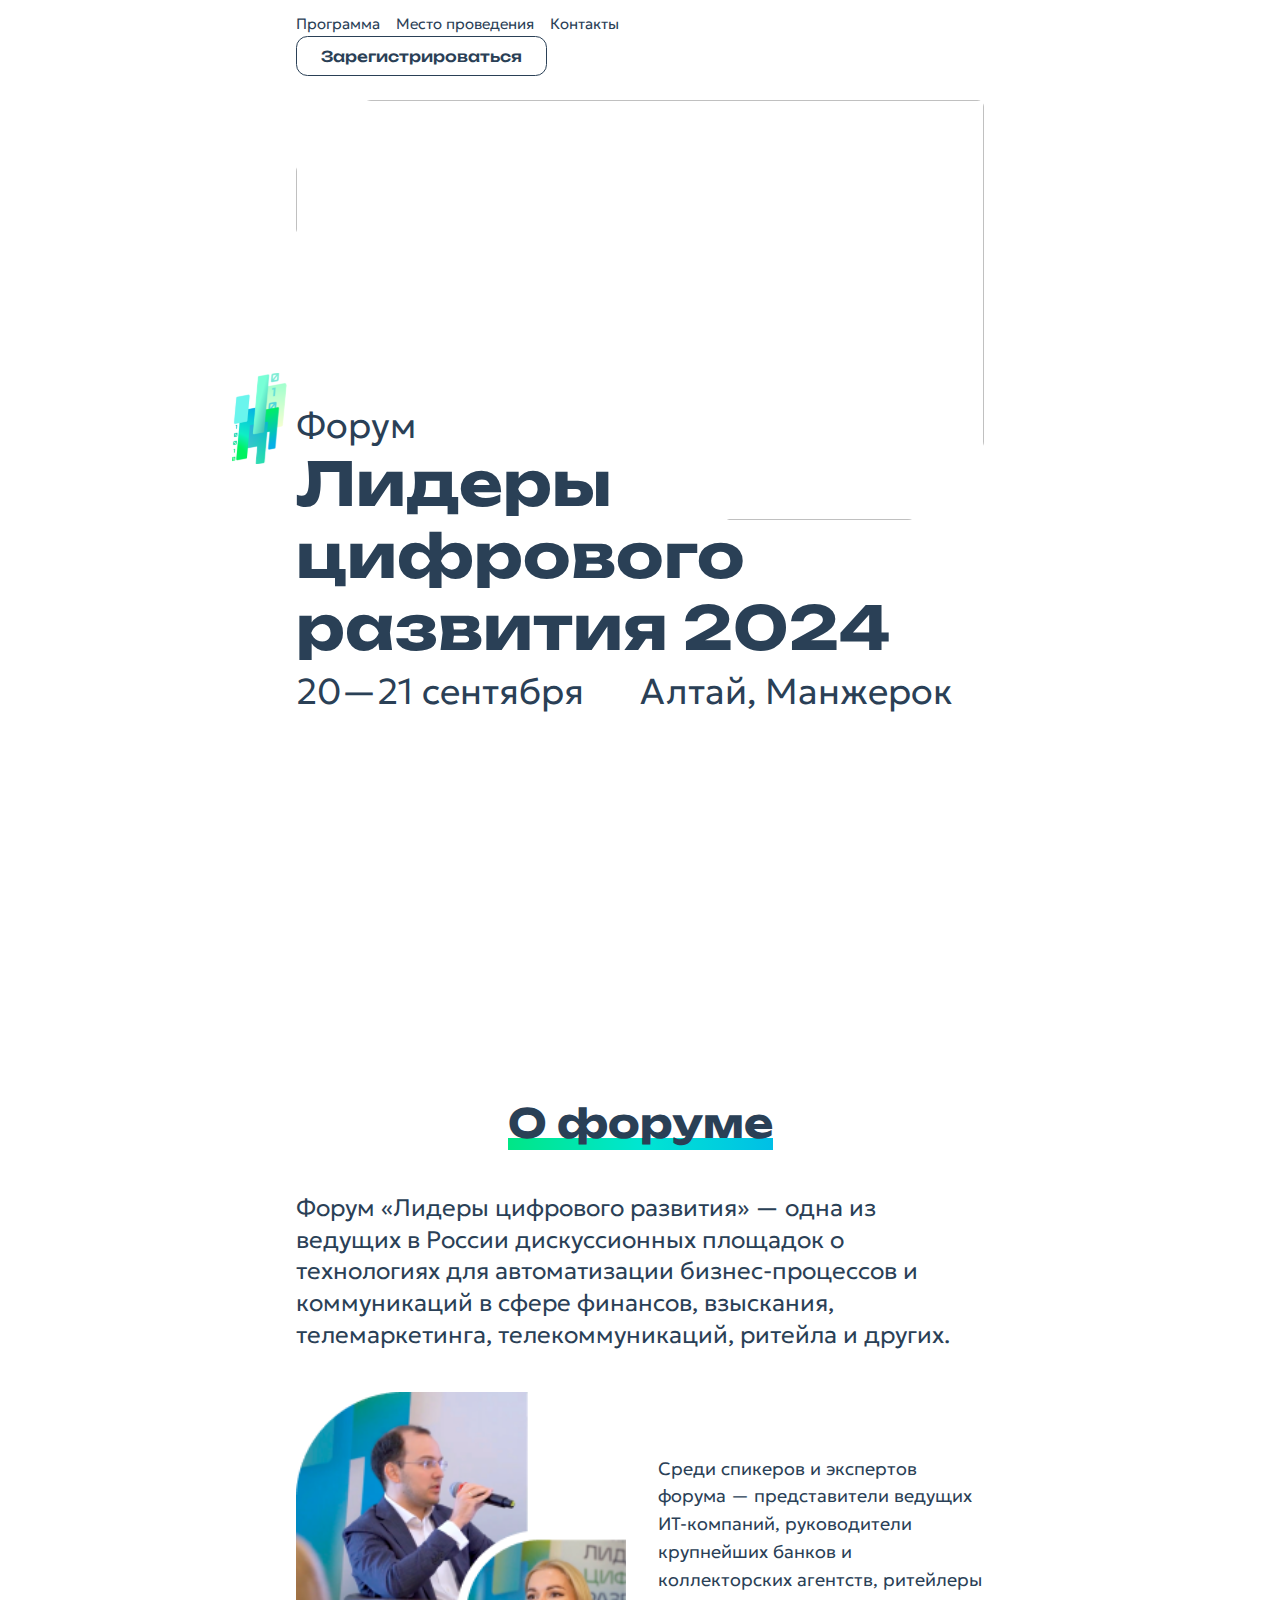
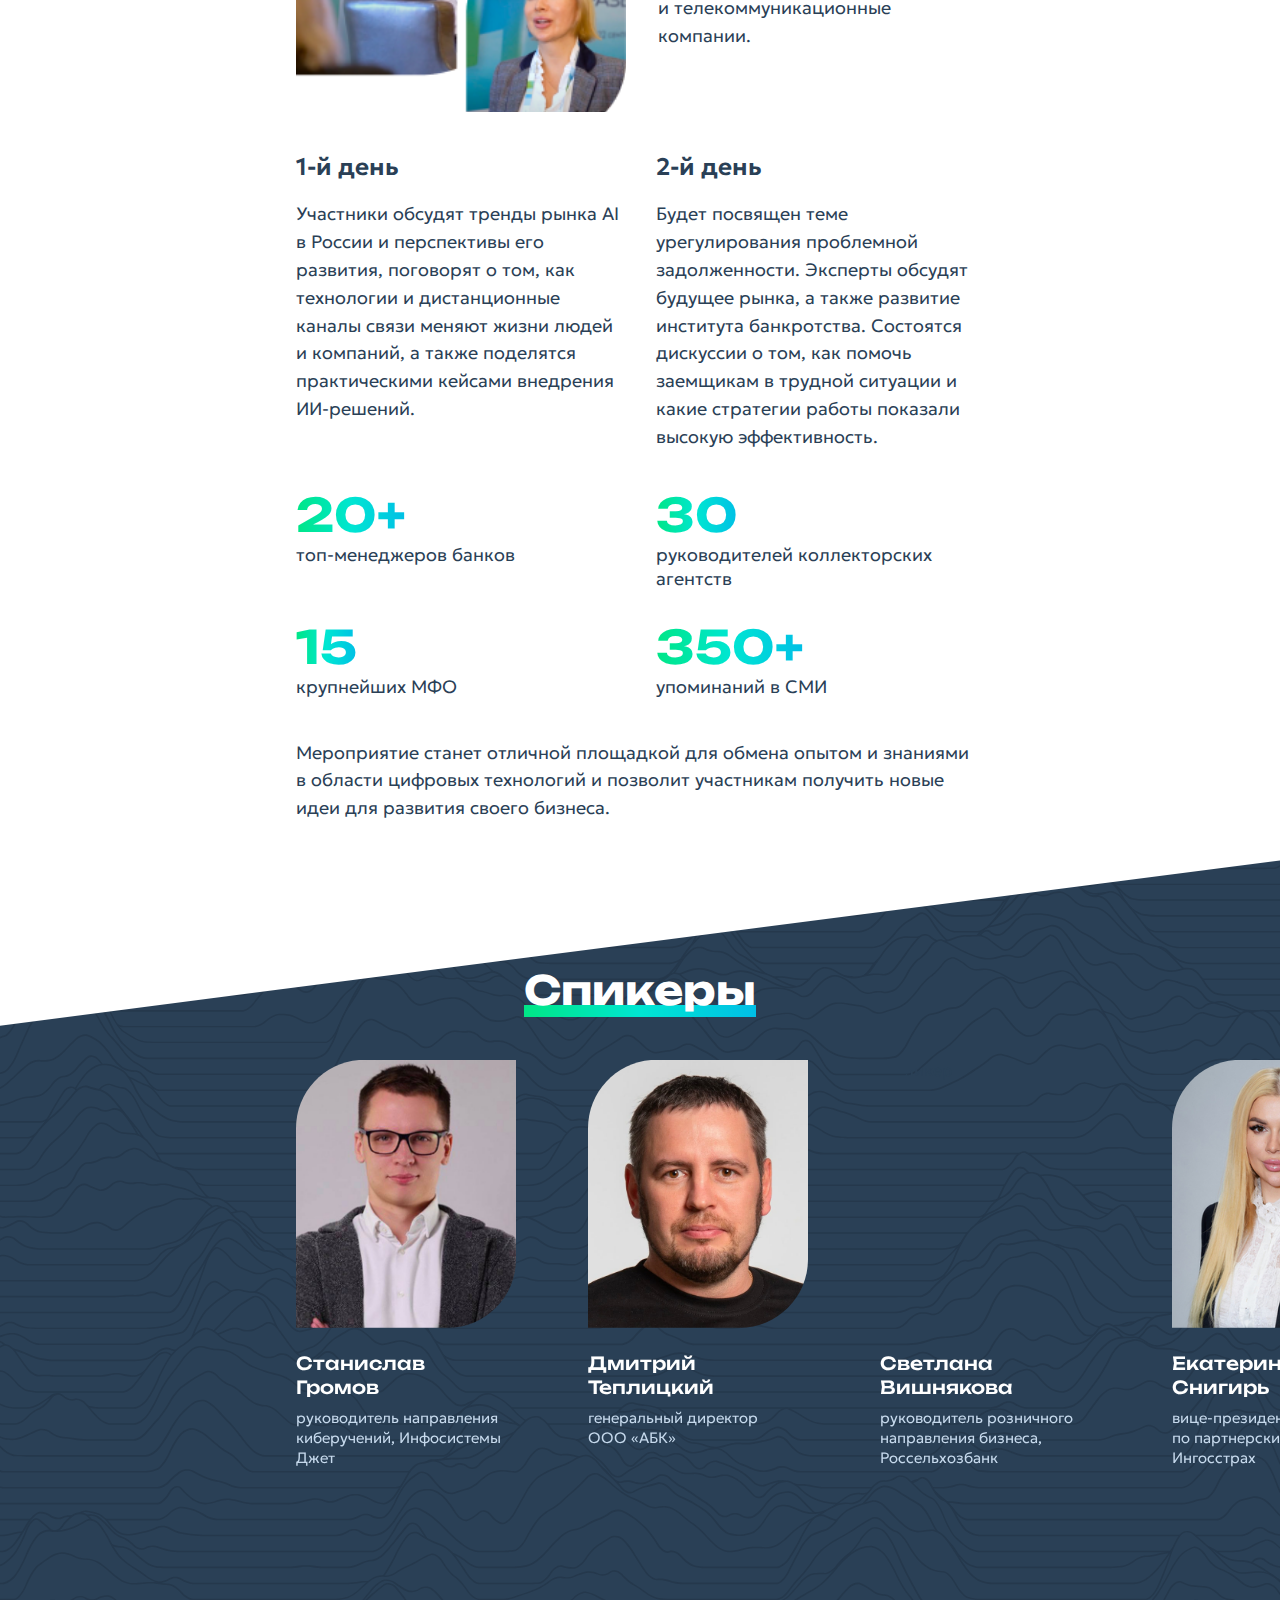
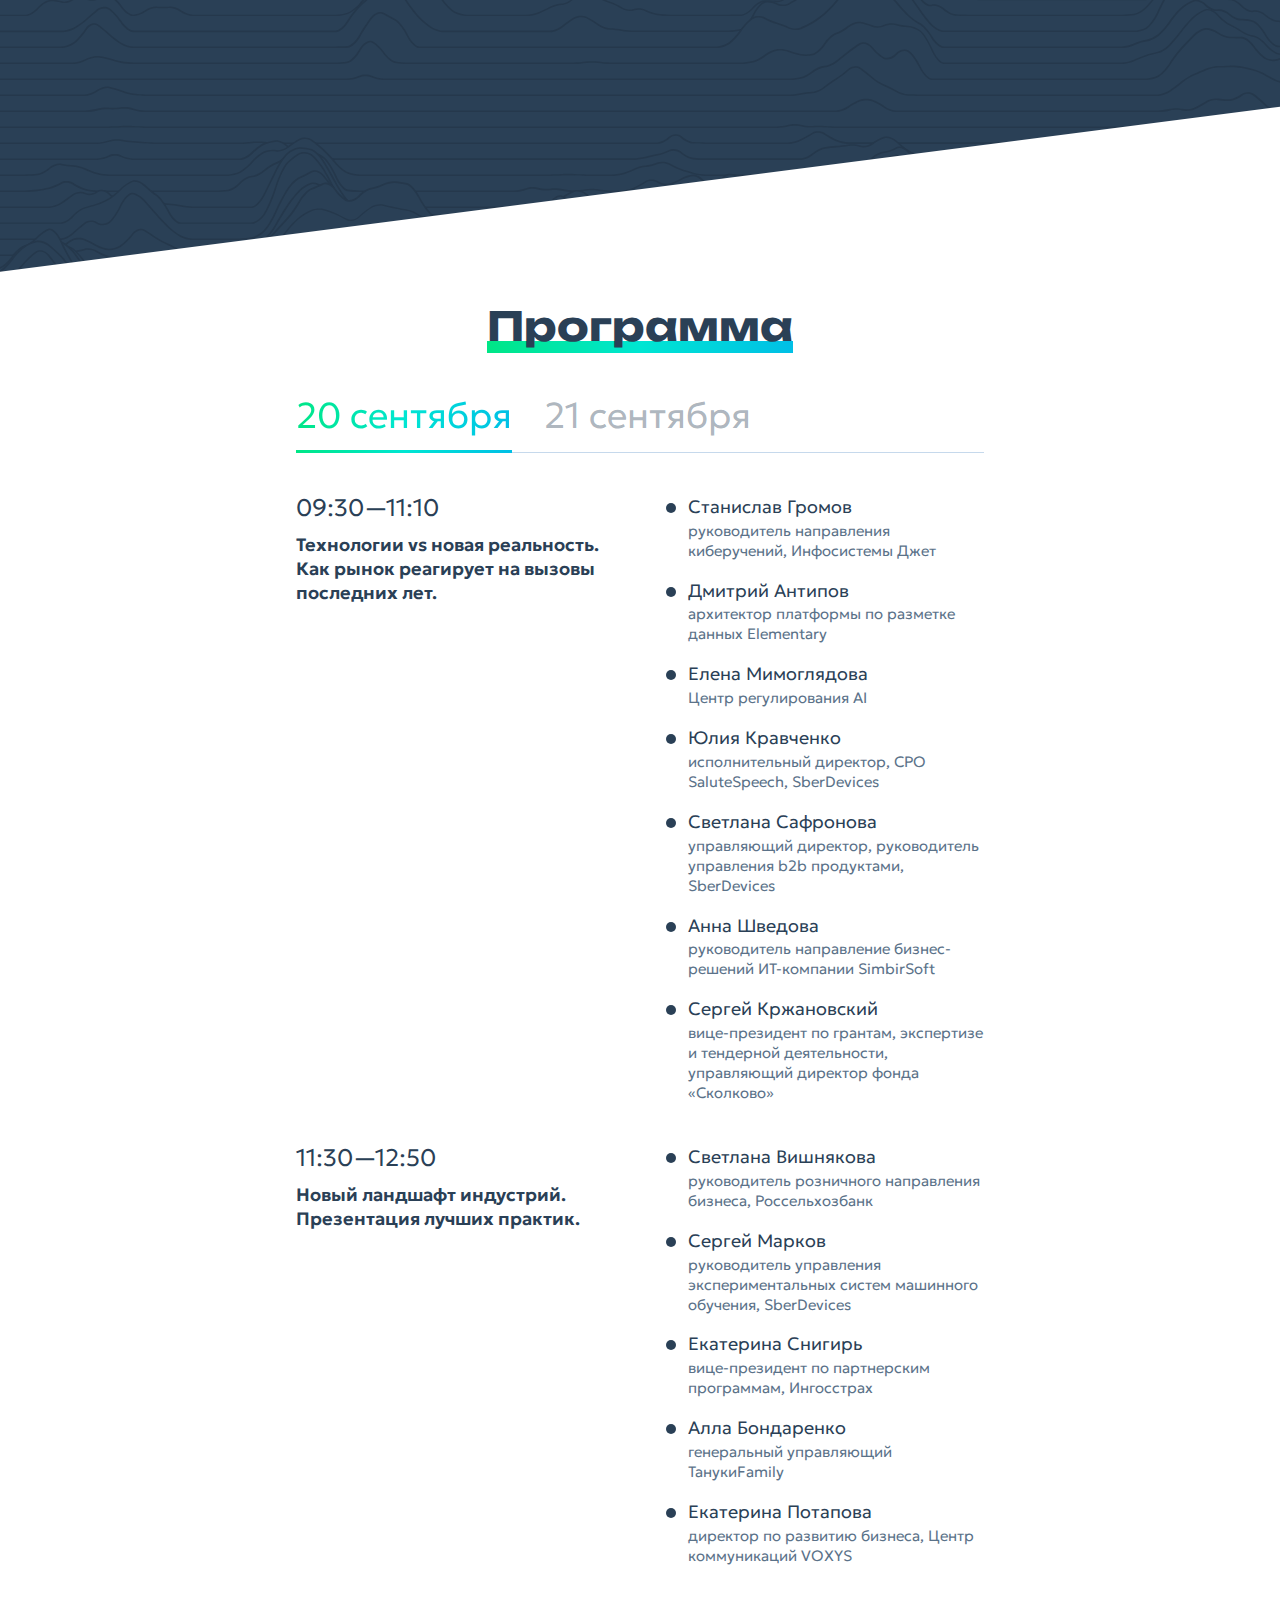
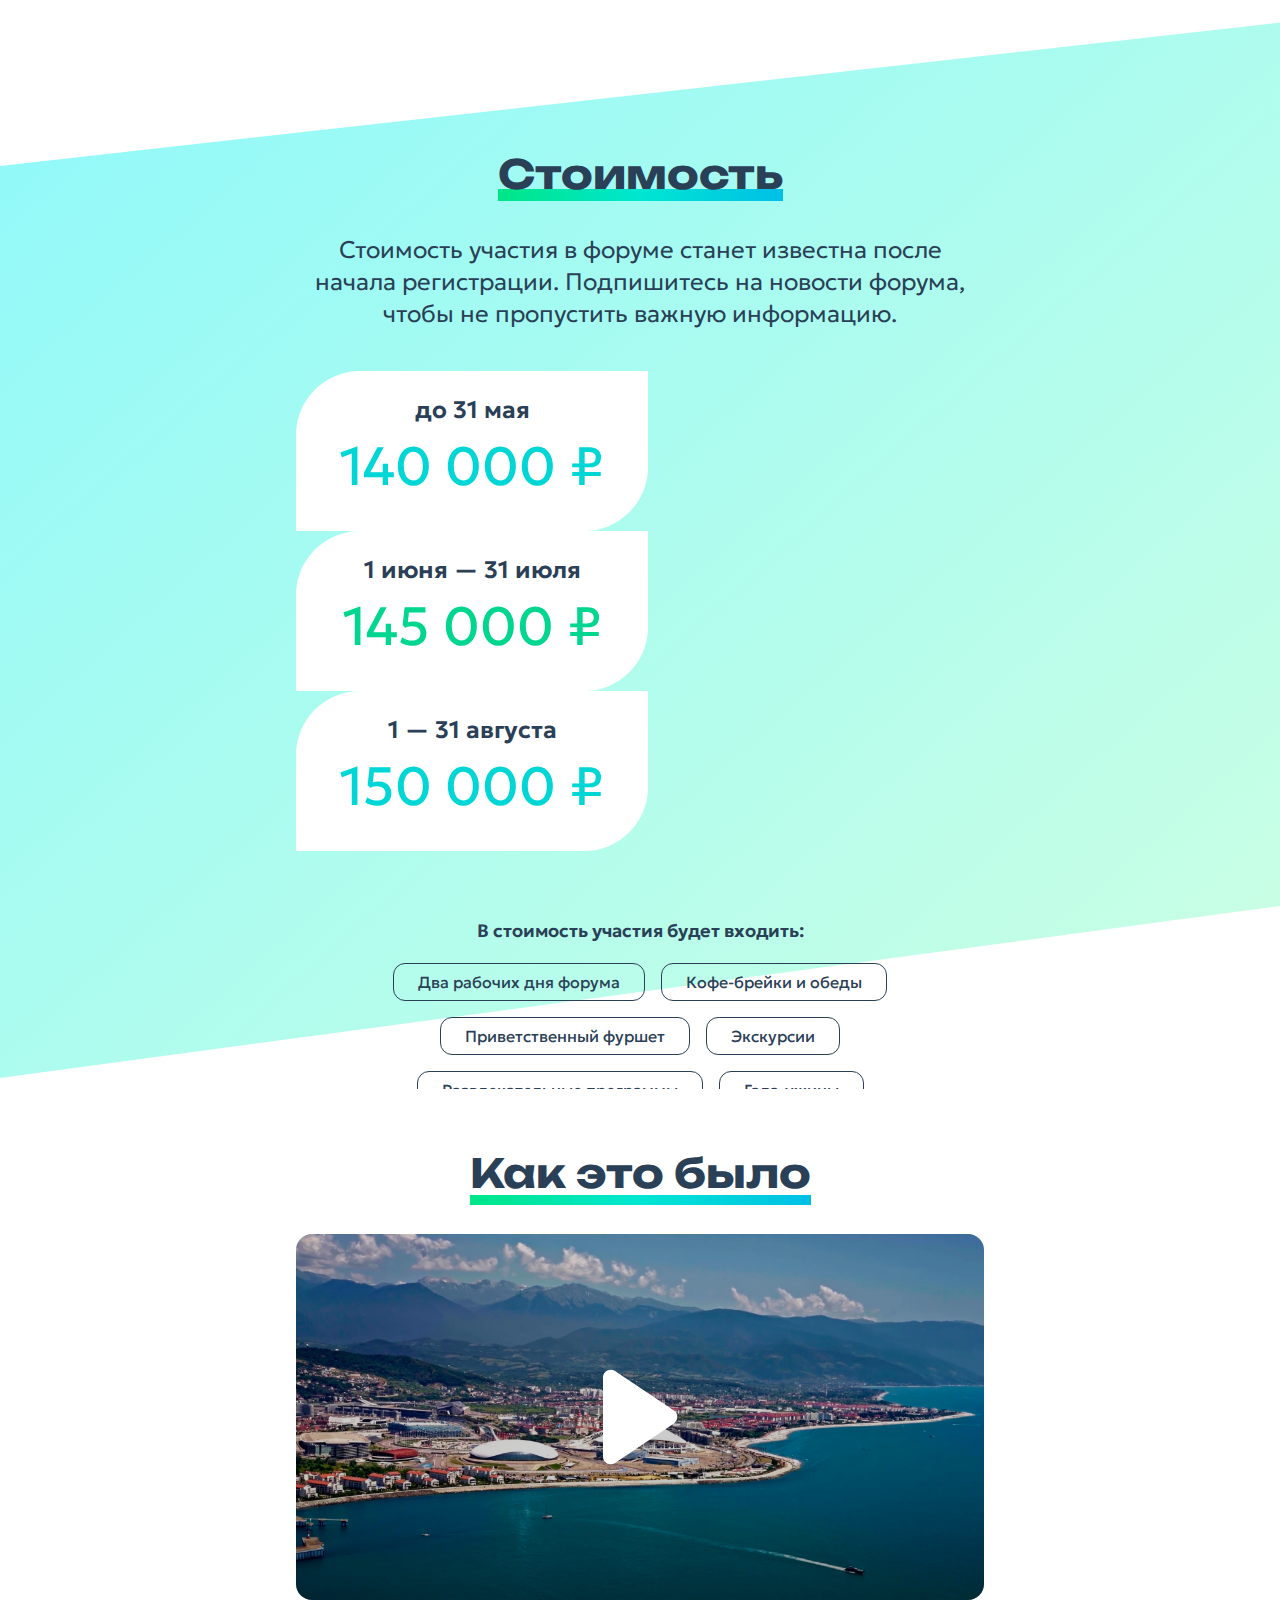
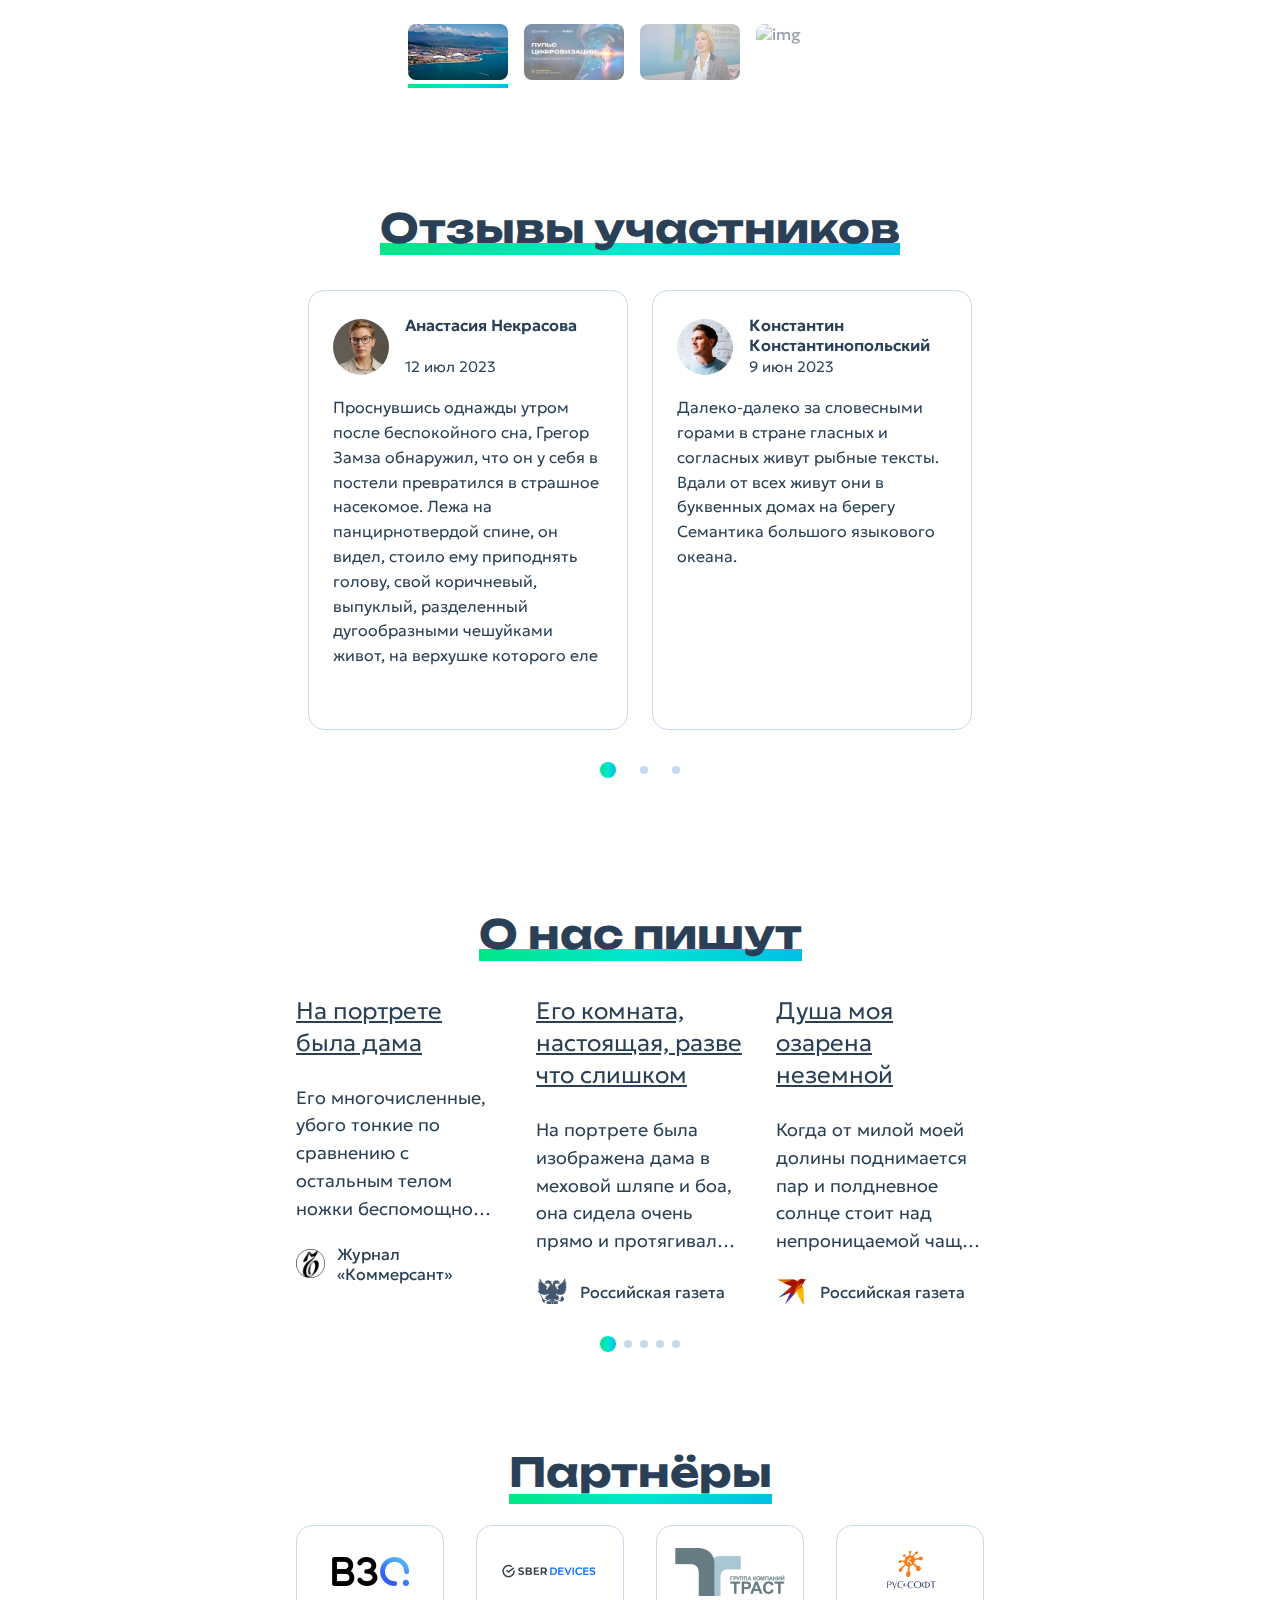
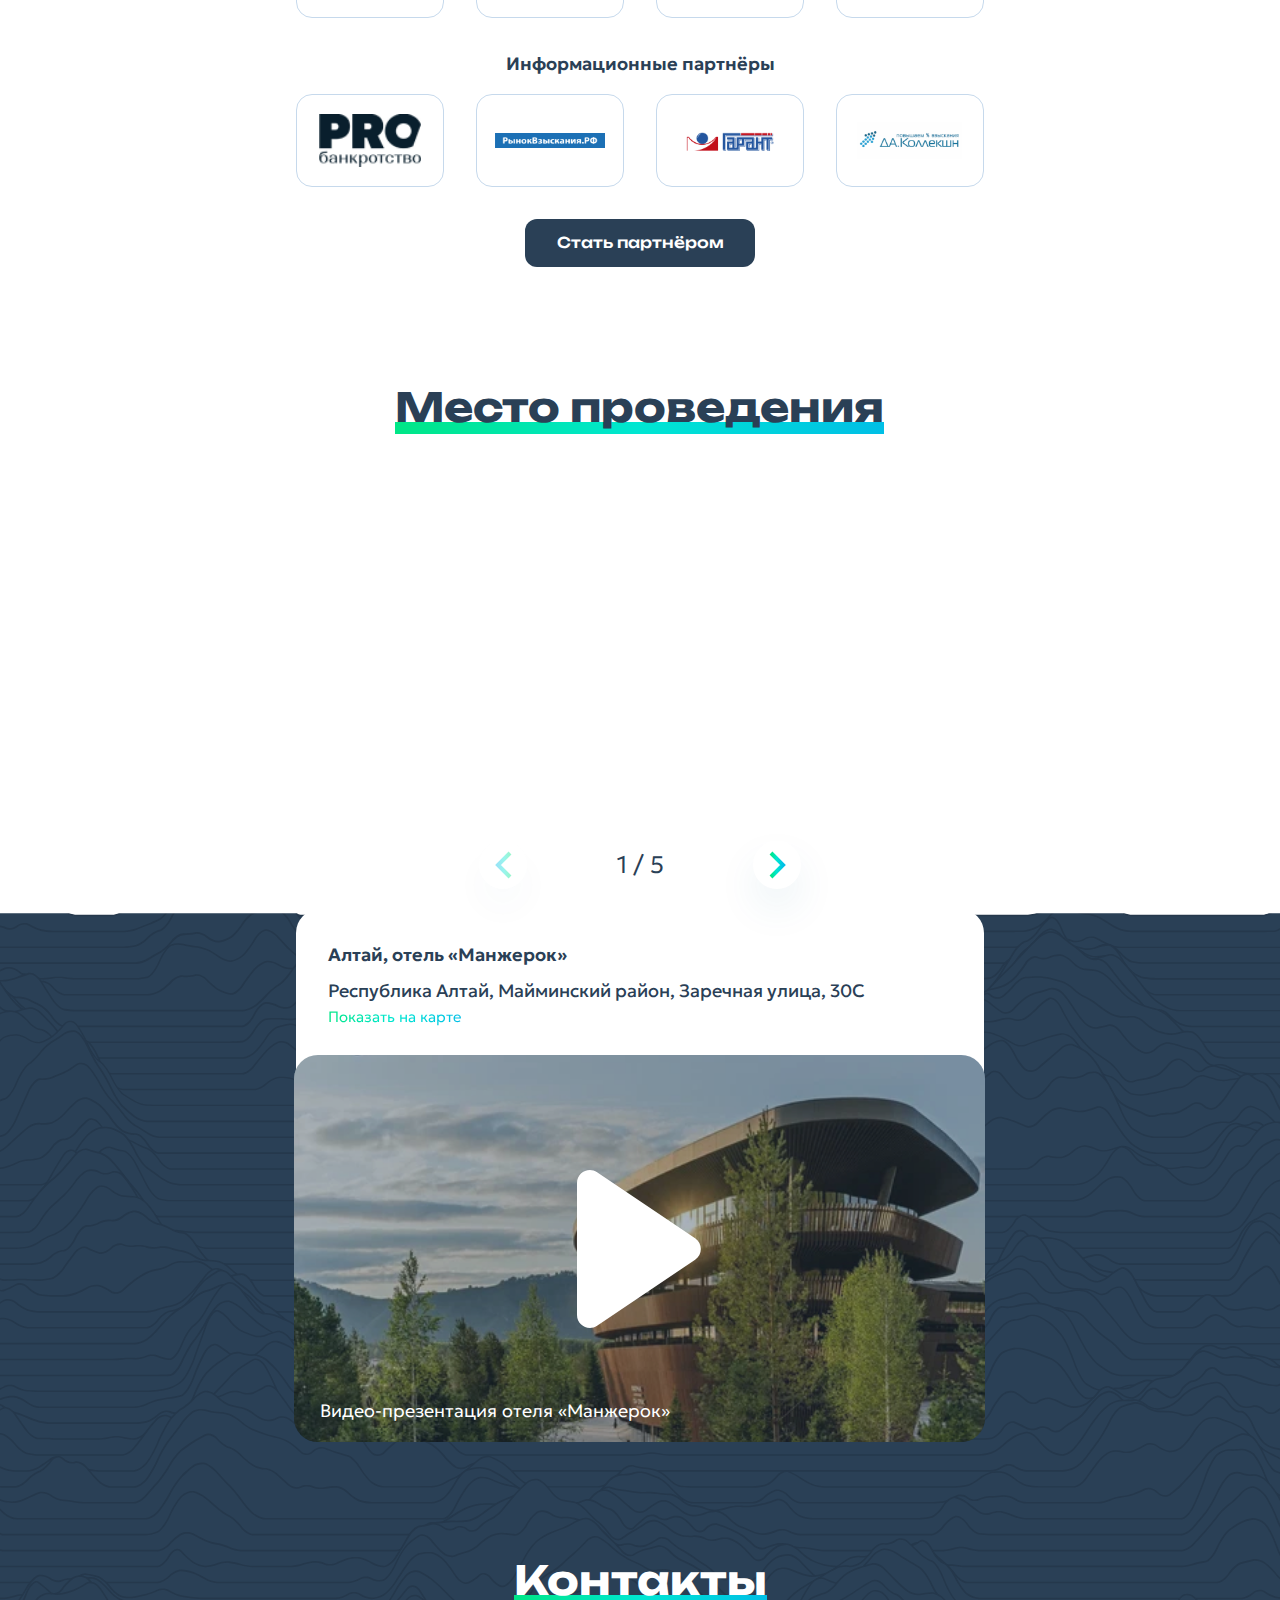
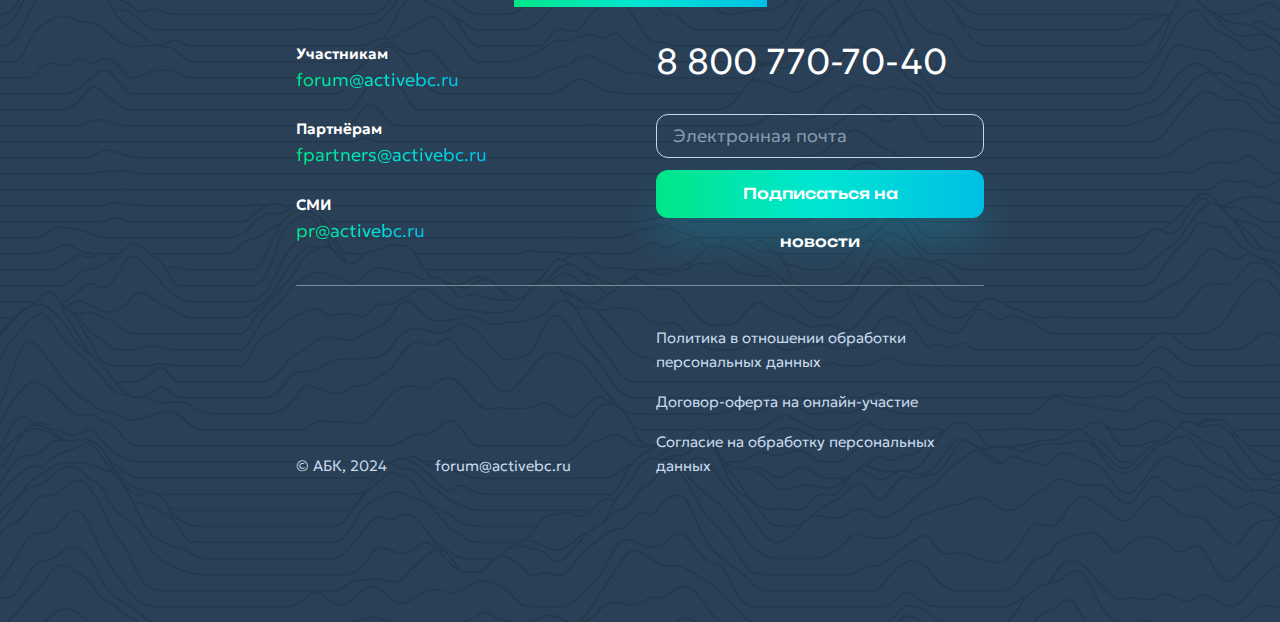
==== index.html @ c9586e29 ".contacts @media tablet style" ====
<!DOCTYPE html>
<html lang="ru">
<head>
    <meta charset="UTF-8">
    <meta name="viewport" content="width=360, initial-scale=1, shrink-to-fit=no">
    <title>Лидеры цифрового развития 2024</title>
    <!-- swiper styles -->
    <link rel="stylesheet" href="./libs/swiper-11.0.7/package/swiper-bundle.min.css">
     <!-- swiper styles -->

    <!-- youtubelightbox style -->
    <link rel="stylesheet" href="./libs/youtubeLightbox/youtubeLightbox.css">
    <!--// youtubelightbox style -->

    <!-- custom style -->
    <link rel="stylesheet" href="./css/main.css">
    <!--// custom style -->
</head>
<body>
    <!-- header -->
    <header class="header-top">
        <div class="container">
            <div class="header-top__nav">

                <!-- nav -->
                <nav class="nav">
                    <ul class="nav__list">
                        <li><a href="#program">Программа</a></li>
                        <li><a href="#place">Место проведения</a></li>
                        <li><a href="#contacts">Контакты</a></li>
                    </ul>
                </nav>
                <!--// nav -->

                <!-- btn -->
                <div class="header-top__btn header-top__btn--none" id="header-top-btn">
                    <a href="./html/registration-form.html" class="btn-header">Зарегистрироваться</a>
                </div>
                <!--// btn -->
            </div>
        </div>
    </header>
    <!--// header -->

    <section class="header decor-circle">
        <div class="container">
            <!-- content -->
            <div class="header__content">
                <div class="header__text">
                    <span>Форум</span>
                    <div class="header__title">
                        <h1 class="h1">Лидеры цифрового развития 2024</h1>
                    </div>

                    <div class="header__desc">
                        <p>20—21 сентября</p>
                        <p>Алтай, Манжерок</p>
                    </div>
                </div>
                <div class="header__img">
                  <img src="./img/header/header-bg.jpg" alt="">
                </div>
            </div>
            <!--// content -->

            <!-- btn -->
            <div class="header__btn header__btn--none" id="header-btn">
                <button class="btn-solid btn-solid--grad">Зарегистрироваться</button>
            </div>
            <!--// btn -->

            <!-- timer -->
            <div class="header__timer" id="header-timer">
               
                <div class="timer">
                    <div class="timer-count">
                        <div class="timer-count__text">
                            <p>До начала регистрации:</p>
                        </div>

                        <!-- counter -->
                        <div class="countdown" id="countdown">
                            <ul class="time" data-countdown="2024-09-20 00:00:00">
                                <li>
                                    <span class="time__value" data-days="00">00</span>
                                    <sapn class="time__unit">д</sapn>
                                </li>
                                <li>
                                    <span class="time__value" data-hours="00">00</span>
                                    <span class="time__unit">ч</span>
                                </li>
                                <li>
                                    <span class="time__value" data-minutes="00">00</span>
                                    <span class="time__unit">мин</span>
                                </li>
                            </ul>
                        </div>
                        <!--// counter -->
                    </div>
                    <div class="timer__form">

                        <!-- form -->
                        <form class="form">
                            <legend class="form__title">
                                Оставьте электронную почту, а&nbsp;мы&nbsp;напомним&nbsp;о&nbsp;начале&nbsp;регистрации и будем держать в курсе новостей
                            </legend>
                            <div class="form__group">
                                <input type="text" class="form__input" placeholder="Электронная почта">
                                <button class="btn-solid btn-solid--grad">Подписаться на новости</button>
                            </div>
                            
                        </form>
                        <!--// form -->
                    </div>
                </div>
                
            </div>
            <!--// timer -->
        </div>
    </section>

    <section class="forum decor-circle">
        <div class="container decor-polygon">

            <!-- header -->
            <div class="forum__header">
                <h2 class="h2 grad-border">О форуме</h2>
            </div>
            <!--// header -->

            <!-- row -->
            <div class="forum__row">

                <!-- aside -->
                <aside class="forum__speakers">

                    <!-- img -->
                    <div class="forum__img-wrapper">
                        <div class="forum__img">
                            <img src="./img/forum/forum-img.png" alt="img">                                          
                        </div>
                    </div>
                    <!--// img -->

                    <div class="forum__note">
                        <p>Среди спикеров и экспертов форума — представители ведущих ИТ-компаний, руководители крупнейших банков и коллекторских агентств, ритейлеры и телекоммуникационные компании.
                        </p>
                    </div>
                </aside>
                <!-- aside -->

                <!-- article -->
                <!-- mobile description -->
                <h3 class="forum-text__desc forum-text__desc--mobile">
                    Форум «Лидеры цифрового развития»&nbsp;&mdash; одна из ведущих в России дискуссионных площадок о технологиях для автоматизации бизнес-процессов и коммуникаций в сфере финансов, взыскания, телемаркетинга, телекоммуникаций, ритейла и других.
                </h3>
                <!-- mobile description -->

                <article class="forum-text">
                    <h3 class="forum-text__desc">
                        Форум «Лидеры цифрового развития»&nbsp;&mdash; одна из ведущих в России дискуссионных площадок о технологиях для автоматизации бизнес-процессов и коммуникаций в сфере финансов, взыскания, телемаркетинга, телекоммуникаций, ритейла и других.
                    </h3>

                    <div class="forum-text__block">
                        <h4>1-й день</h4>
                        <p>Участники обсудят тренды рынка AI в России и перспективы его развития, поговорят о том, как технологии и дистанционные каналы связи меняют жизни людей и компаний, а также поделятся практическими кейсами внедрения ИИ-решений.
                        </p>
                    </div>

                    <div class="forum-text__block">
                        <h4>2-й день</h4>
                        <p>Будет посвящен теме урегулирования проблемной задолженности. Эксперты обсудят будущее рынка, а также развитие института банкротства. Состоятся дискуссии о том, как помочь заемщикам в трудной ситуации и какие стратегии работы показали высокую эффективность.</p>
                    </div>
                </article>
                <!--// article -->

                <!-- aside -->
                <aside class="forum__stat">
                    <ul class="stat-grid">

                            <!-- row -->
                            <li>
                                <span class="stat-grid__value grad-text">20+</span>
                                <p class="stat-grid__text">топ-менеджеров банков</p>
                            </li>
                            <!--// row -->

                            <!-- row -->
                            <li>
                                <span class="stat-grid__value grad-text">30</span>
                                <p class="stat-grid__text">руководителей коллекторских агентств</p>
                            </li>
                            <!--// row -->

                            <!-- row -->
                            <li>
                                <span class="stat-grid__value grad-text">15</span>
                                <p class="stat-grid__text">крупнейших МФО</p>
                            </li>
                            <!--// row -->

                            <!-- row -->
                            <li>
                                <span class="stat-grid__value grad-text">350+</span>
                                <p class="stat-grid__text">упоминаний в&nbsp;СМИ</p>
                            </li>
                            <!--// row -->
                    </ul>
                </aside>
                 <!--// aside -->

            </div>
            <!--// row -->
            
            <div class="forum__tooltip">
                <p>Мероприятие станет отличной площадкой для обмена опытом и знаниями в области цифровых технологий и позволит участникам получить новые идеи для развития своего бизнеса.</p>
            </div>
        </div>
    </section>

    <section class="speakers clip-section clip-section--dark">

        <div class="speakers__tooltip">
            <svg width="100%" height="200" viewBox="0 0 1440 200" fill="none" xmlns="http://www.w3.org/2000/svg">
            <rect width="1727" height="48" transform="translate(-78.8066 151.35) rotate(-5)" fill="url(#tooltip-grad)"/>
            <path d="M-72.7664 179.085L-72.9828 176.611L-63.6585 175.795L-63.442 178.27L-72.7664 179.085ZM-67.0066 167.885L-59.5361 180.783L-62.7817 181.067L-69.355 169.337L-68.3508 169.249L-72.7875 181.942L-76.0331 182.226L-70.9157 168.227L-67.0066 167.885ZM-59.2321 170.475L-56.2554 170.215L-55.3628 180.418L-58.3394 180.678L-59.2321 170.475ZM-50.6787 169.727L-47.7021 169.466L-46.8095 179.669L-49.7861 179.93L-50.6787 169.727ZM-57.1897 174.199L-49.1743 173.498L-48.9767 175.757L-56.9921 176.459L-57.1897 174.199ZM-35.2158 178.655L-35.9724 174.963L-35.6075 173.558L-36.2093 172.255L-36.1084 168.452L-33.0063 168.181L-33.1509 173.343L-32.1136 178.384L-35.2158 178.655ZM-34.8723 173.493C-34.9695 174.586 -35.2395 175.561 -35.6824 176.419C-36.1144 177.264 -36.6996 177.942 -37.4379 178.452C-38.1643 178.961 -39.0057 179.258 -39.962 179.341C-40.9542 179.428 -41.8522 179.284 -42.656 178.908C-43.4608 178.521 -44.1134 177.946 -44.6139 177.183C-45.1034 176.406 -45.3947 175.486 -45.4878 174.422C-45.5819 173.346 -45.4548 172.39 -45.1065 171.552C-44.7472 170.702 -44.2044 170.022 -43.478 169.512C-42.7527 168.991 -41.8939 168.687 -40.9017 168.6C-39.9454 168.517 -39.0653 168.663 -38.2615 169.038C-37.4458 169.412 -36.7454 169.983 -36.1602 170.751C-35.5761 171.507 -35.1468 172.421 -34.8723 173.493ZM-42.4574 174.157C-42.4051 174.755 -42.2395 175.27 -41.9607 175.704C-41.6699 176.136 -41.2978 176.465 -40.8444 176.69C-40.3921 176.904 -39.885 176.986 -39.3232 176.937C-38.7613 176.887 -38.2463 176.716 -37.7782 176.422C-37.2991 176.115 -36.8881 175.718 -36.5454 175.23C-36.2026 174.742 -35.9497 174.19 -35.7868 173.573C-36.0543 172.995 -36.3992 172.495 -36.8215 172.074C-37.2448 171.641 -37.7185 171.321 -38.2425 171.114C-38.7557 170.894 -39.2932 170.809 -39.855 170.858C-40.4169 170.907 -40.9015 171.082 -41.3088 171.382C-41.7172 171.671 -42.0265 172.06 -42.2368 172.548C-42.4361 173.023 -42.5096 173.559 -42.4574 174.157ZM-29.2467 167.852L-18.703 166.929L-17.8103 177.132L-20.8049 177.394L-21.6191 168.088L-20.1191 169.33L-27.5607 169.981L-26.3669 168.756C-26.2433 169.48 -26.1364 170.151 -26.0462 170.77C-25.945 171.375 -25.873 171.923 -25.8301 172.413C-25.6586 174.374 -25.827 175.822 -26.3354 176.758C-26.8318 177.693 -27.7255 178.217 -29.0166 178.33C-29.3752 178.361 -29.7256 178.349 -30.0676 178.295C-30.3967 178.252 -30.7244 178.154 -31.0509 178.002L-31.2407 175.832C-31.0182 175.897 -30.8033 175.944 -30.5959 175.974C-30.3776 175.991 -30.1788 175.992 -29.9994 175.976C-29.3898 175.923 -28.9775 175.61 -28.7626 175.037C-28.5368 174.451 -28.4799 173.518 -28.5918 172.239C-28.642 171.666 -28.7234 171.01 -28.8361 170.273C-28.9368 169.535 -29.0736 168.728 -29.2467 167.852ZM-15.5595 176.935L-16.4521 166.732L-13.5114 166.475L-12.7568 175.1L-13.5092 174.967L-8.09605 166.001L-4.24078 165.664L-3.34813 175.867L-6.28889 176.124L-7.05761 167.338L-6.30359 167.489L-11.8118 176.607L-15.5595 176.935ZM1.27702 166.229L4.27158 165.967L5.07324 175.13L2.07868 175.392L1.27702 166.229ZM-2.86649 165.544L8.23311 164.573L8.43391 166.868L-2.66569 167.839L-2.86649 165.544ZM10.4972 174.656L9.60459 164.453L12.5454 164.195L13.2999 172.82L12.5475 172.688L17.9607 163.722L21.8159 163.384L22.7086 173.587L19.7678 173.845L18.9991 165.058L19.7531 165.209L14.2449 174.328L10.4972 174.656ZM24.9615 173.39L24.0689 163.187L27.0634 162.925L27.7443 170.707L26.839 170.48L32.2636 162.47L35.5271 162.185L27.6512 173.155L24.9615 173.39ZM33.2997 172.661L29.8136 167.925L31.8702 166.028L36.7246 172.361L33.2997 172.661ZM46.5967 171.497L45.84 167.805L46.205 166.4L45.6032 165.098L45.7041 161.294L48.8062 161.023L48.6616 166.185L49.6989 171.226L46.5967 171.497ZM46.9402 166.336C46.843 167.428 46.573 168.404 46.1301 169.262C45.6981 170.106 45.1129 170.784 44.3746 171.294C43.6482 171.804 42.8068 172.1 41.8505 172.184C40.8583 172.27 39.9603 172.126 39.1565 171.751C38.3517 171.363 37.699 170.788 37.1986 170.025C36.7091 169.249 36.4178 168.328 36.3247 167.265C36.2306 166.189 36.3577 165.232 36.706 164.394C37.0652 163.544 37.6081 162.864 38.3344 162.355C39.0598 161.834 39.9185 161.53 40.9108 161.443C41.8671 161.359 42.7472 161.505 43.5509 161.88C44.3667 162.255 45.0671 162.826 45.6523 163.594C46.2364 164.35 46.6657 165.264 46.9402 166.336ZM39.3551 166.999C39.4074 167.597 39.573 168.113 39.8518 168.546C40.1426 168.978 40.5147 169.307 40.968 169.532C41.4204 169.746 41.9275 169.828 42.4893 169.779C43.0512 169.73 43.5662 169.558 44.0343 169.264C44.5134 168.957 44.9243 168.56 45.2671 168.072C45.6099 167.585 45.8628 167.032 46.0257 166.416C45.7582 165.837 45.4133 165.337 44.991 164.916C44.5677 164.484 44.094 164.164 43.57 163.956C43.0568 163.736 42.5193 163.651 41.9575 163.7C41.3956 163.749 40.911 163.924 40.5037 164.225C40.0953 164.513 39.786 164.902 39.5757 165.39C39.3764 165.865 39.3028 166.402 39.3551 166.999Z" fill="#2A4056"/>
            <path d="M78.9018 173.69L75.7525 173.966L84.4582 149.112L87.6075 148.837L78.9018 173.69Z" fill="#2A4056"/>
            <path d="M113.377 152.103L116.425 151.837L117.602 165.285L114.553 165.552L113.377 152.103ZM124.136 151.162L127.184 150.895L128.361 164.344L125.312 164.611L124.136 151.162ZM115.509 157.265L125.945 156.352L126.179 159.024L115.742 159.937L115.509 157.265ZM136.49 163.904C135.282 164.009 134.181 163.883 133.186 163.524C132.202 163.153 131.399 162.584 130.778 161.82C130.169 161.054 129.818 160.133 129.724 159.057C129.631 157.993 129.806 157.038 130.25 156.192C130.706 155.345 131.369 154.661 132.239 154.139C133.107 153.605 134.122 153.288 135.281 153.186C136.465 153.083 137.504 153.257 138.399 153.709C139.292 154.148 140.008 154.821 140.544 155.725C141.093 156.629 141.424 157.72 141.536 158.999L132.211 159.815L132.037 157.825L139.748 157.15L138.645 157.969C138.545 157.376 138.351 156.881 138.063 156.484C137.787 156.087 137.43 155.793 136.992 155.602C136.554 155.412 136.054 155.341 135.492 155.39C134.882 155.444 134.361 155.616 133.929 155.907C133.508 156.184 133.191 156.555 132.978 157.02C132.777 157.471 132.702 157.989 132.753 158.575C132.815 159.281 133.023 159.871 133.378 160.346C133.733 160.82 134.22 161.163 134.841 161.374C135.462 161.585 136.197 161.653 137.045 161.579C137.81 161.512 138.572 161.337 139.33 161.053C140.087 160.758 140.759 160.38 141.345 159.92L141.521 161.928C140.893 162.465 140.143 162.91 139.271 163.263C138.409 163.603 137.482 163.817 136.49 163.904ZM145.603 153.602L148.598 153.34L149.399 162.503L146.405 162.765L145.603 153.602ZM141.46 152.917L152.559 151.946L152.76 154.241L141.66 155.212L141.46 152.917ZM154.572 162.051L154.7 156.908L153.68 151.848L161.534 151.161C162.514 151.075 163.311 151.24 163.926 151.656C164.539 152.06 164.881 152.657 164.95 153.446C165.015 154.187 164.78 154.816 164.247 155.332C163.713 155.836 162.936 156.176 161.915 156.349L162.086 155.828C163.285 155.76 164.216 155.931 164.878 156.343C165.551 156.742 165.924 157.354 165.996 158.178C166.074 159.063 165.812 159.791 165.211 160.361C164.622 160.919 163.771 161.246 162.659 161.343L154.572 162.051ZM157.401 161.135L156.142 159.962L161.575 159.487C162.089 159.442 162.457 159.307 162.678 159.083C162.899 158.847 162.992 158.538 162.959 158.155C162.928 157.808 162.772 157.539 162.49 157.347C162.207 157.143 161.767 157.067 161.169 157.119L156.543 157.524L156.394 155.82L160.626 155.45C161.128 155.406 161.484 155.273 161.693 155.05C161.914 154.825 162.01 154.54 161.98 154.193C161.951 153.871 161.821 153.617 161.588 153.433C161.367 153.247 161.023 153.175 160.557 153.216L155.608 153.649L156.626 152.277L157.57 156.657L157.401 161.135ZM173.808 160.639C172.541 160.75 171.41 160.626 170.415 160.267C169.419 159.897 168.617 159.334 168.009 158.581C167.4 157.815 167.049 156.9 166.956 155.836C166.862 154.76 167.048 153.798 167.516 152.95C167.983 152.09 168.675 151.397 169.593 150.871C170.51 150.333 171.601 150.009 172.869 149.898C174.136 149.787 175.267 149.917 176.264 150.288C177.259 150.646 178.055 151.209 178.652 151.976C179.26 152.73 179.611 153.645 179.705 154.72C179.798 155.784 179.611 156.746 179.144 157.606C178.688 158.453 178.002 159.146 177.086 159.684C176.168 160.21 175.076 160.528 173.808 160.639ZM173.609 158.362C174.302 158.301 174.883 158.124 175.351 157.83C175.832 157.535 176.183 157.149 176.406 156.671C176.641 156.181 176.73 155.619 176.675 154.986C176.618 154.34 176.432 153.802 176.118 153.372C175.814 152.929 175.4 152.604 174.876 152.396C174.364 152.188 173.761 152.115 173.068 152.175C172.386 152.235 171.806 152.412 171.326 152.707C170.845 153.002 170.488 153.395 170.254 153.885C170.031 154.362 169.948 154.924 170.004 155.569C170.059 156.203 170.239 156.741 170.543 157.184C170.858 157.615 171.277 157.933 171.801 158.14C172.325 158.347 172.928 158.421 173.609 158.362ZM181.003 149.457L183.998 149.195L184.281 152.441L184.19 152.846L184.405 155.303L184.595 156.027L185.149 162.357L182.154 162.619L181.003 149.457ZM183.405 154.397C183.513 153.291 183.783 152.316 184.215 151.471C184.658 150.613 185.242 149.93 185.969 149.42C186.707 148.91 187.548 148.614 188.493 148.531C189.497 148.443 190.395 148.593 191.188 148.982C191.992 149.357 192.645 149.932 193.146 150.708C193.647 151.471 193.944 152.391 194.038 153.466C194.131 154.53 193.998 155.488 193.639 156.338C193.278 157.177 192.736 157.857 192.01 158.378C191.296 158.886 190.437 159.184 189.432 159.272C188.476 159.356 187.596 159.21 186.792 158.834C186 158.458 185.312 157.892 184.728 157.136C184.143 156.368 183.702 155.455 183.405 154.397ZM191.008 153.732C190.955 153.134 190.784 152.619 190.493 152.187C190.213 151.741 189.847 151.412 189.395 151.199C188.941 150.973 188.434 150.885 187.872 150.934C187.31 150.983 186.79 151.161 186.31 151.468C185.83 151.763 185.419 152.161 185.078 152.66C184.747 153.147 184.5 153.699 184.337 154.315C184.605 154.894 184.943 155.394 185.354 155.816C185.776 156.237 186.25 156.557 186.775 156.776C187.299 156.983 187.842 157.062 188.404 157.013C188.966 156.964 189.451 156.795 189.859 156.506C190.266 156.206 190.57 155.818 190.769 155.343C190.98 154.866 191.06 154.329 191.008 153.732ZM196.237 158.406L195.345 148.203L198.339 147.941L199.02 155.723L198.115 155.495L203.539 147.486L206.803 147.2L198.927 158.17L196.237 158.406ZM204.575 157.676L201.089 152.94L203.146 151.043L208 157.376L204.575 157.676ZM209.021 157.287L208.128 147.084L211.069 146.827L211.823 155.452L211.071 155.319L216.484 146.353L220.339 146.016L221.232 156.219L218.291 156.476L217.522 147.69L218.276 147.841L212.768 156.959L209.021 157.287ZM222.592 145.819L225.569 145.558L226.461 155.761L223.485 156.022L222.592 145.819ZM231.145 145.07L234.122 144.81L235.015 155.013L232.038 155.273L231.145 145.07ZM224.634 149.543L232.65 148.842L232.848 151.101L224.832 151.802L224.634 149.543ZM244.837 143.873L245.038 146.168L238.188 146.767L239.45 145.283L240.261 154.554L237.266 154.816L236.373 144.613L244.837 143.873Z" fill="#2A4056"/>
            <path d="M274.156 156.608L271.006 156.883L279.712 132.03L282.861 131.754L274.156 156.608Z" fill="#2A4056"/>
            <path d="M317.028 135.659L320.058 135.394L321.116 147.48L318.085 147.745L317.028 135.659ZM311.547 134.766L325.283 133.564L325.518 136.254L311.783 137.455L311.547 134.766ZM325.334 136.83L328.329 136.568L328.613 139.814L328.522 140.219L328.737 142.676L328.926 143.4L329.48 149.73L326.486 149.992L325.334 136.83ZM327.736 141.769C327.844 140.664 328.114 139.689 328.546 138.844C328.989 137.986 329.573 137.302 330.3 136.793C331.038 136.283 331.88 135.986 332.824 135.904C333.828 135.816 334.727 135.966 335.52 136.354C336.323 136.73 336.976 137.305 337.477 138.08C337.978 138.844 338.275 139.763 338.369 140.839C338.462 141.903 338.329 142.86 337.97 143.711C337.61 144.549 337.067 145.229 336.342 145.751C335.627 146.259 334.768 146.557 333.764 146.645C332.807 146.728 331.927 146.582 331.123 146.207C330.332 145.831 329.644 145.264 329.06 144.508C328.474 143.741 328.033 142.828 327.736 141.769ZM335.339 141.104C335.287 140.507 335.115 139.992 334.824 139.559C334.544 139.114 334.178 138.785 333.726 138.571C333.273 138.346 332.765 138.258 332.203 138.307C331.641 138.356 331.121 138.534 330.642 138.841C330.162 139.136 329.751 139.533 329.409 140.033C329.078 140.52 328.831 141.071 328.668 141.688C328.936 142.267 329.275 142.767 329.685 143.189C330.107 143.61 330.581 143.93 331.106 144.149C331.63 144.356 332.173 144.435 332.735 144.386C333.297 144.337 333.782 144.168 334.19 143.879C334.598 143.578 334.901 143.19 335.1 142.715C335.312 142.239 335.391 141.702 335.339 141.104ZM346.348 145.544C345.141 145.649 344.039 145.523 343.044 145.164C342.06 144.792 341.258 144.224 340.637 143.459C340.028 142.694 339.676 141.773 339.582 140.697C339.489 139.633 339.664 138.678 340.108 137.832C340.564 136.985 341.227 136.301 342.097 135.779C342.966 135.245 343.98 134.928 345.139 134.826C346.323 134.723 347.362 134.897 348.257 135.348C349.151 135.788 349.866 136.46 350.403 137.365C350.952 138.269 351.282 139.36 351.394 140.639L342.069 141.455L341.895 139.465L349.606 138.79L348.503 139.609C348.403 139.016 348.209 138.521 347.921 138.124C347.646 137.727 347.289 137.433 346.85 137.242C346.412 137.052 345.912 136.981 345.35 137.03C344.741 137.084 344.22 137.256 343.787 137.546C343.366 137.824 343.049 138.195 342.837 138.659C342.635 139.111 342.56 139.629 342.611 140.215C342.673 140.92 342.881 141.51 343.236 141.985C343.591 142.46 344.079 142.803 344.699 143.014C345.32 143.224 346.055 143.293 346.904 143.218C347.669 143.151 348.43 142.976 349.188 142.693C349.946 142.398 350.617 142.02 351.203 141.559L351.379 143.568C350.751 144.104 350.001 144.549 349.129 144.903C348.267 145.243 347.34 145.457 346.348 145.544ZM352.617 134.443L355.593 134.183L356.486 144.386L353.509 144.646L352.617 134.443ZM361.17 133.695L364.147 133.434L365.039 143.637L362.063 143.898L361.17 133.695ZM354.659 138.167L362.674 137.466L362.872 139.725L354.857 140.427L354.659 138.167ZM380.954 139.968L381.371 144.738L378.771 144.966L378.552 142.455L369.012 143.29L369.232 145.8L366.632 146.028L366.214 141.258L369.065 141.008L369.734 141.004L377.157 140.355L377.744 140.249L380.954 139.968ZM367.725 133.121L378.376 132.189L379.209 141.711L376.215 141.973L375.457 133.312L376.959 134.572L369.409 135.232L370.517 134.051C370.669 134.556 370.778 135.04 370.843 135.505C370.906 135.957 370.955 136.38 370.99 136.775C371.138 138.472 370.997 139.822 370.567 140.823C370.136 141.812 369.454 142.348 368.521 142.429L367.212 141.514C368.108 140.737 368.441 139.039 368.212 136.421C368.167 135.907 368.103 135.377 368.019 134.83C367.934 134.271 367.836 133.702 367.725 133.121ZM393.624 130.855L396.619 130.593L397.511 140.796L394.517 141.058L393.624 130.855ZM382.736 142.089L381.843 131.886L384.82 131.626L385.645 141.058L384.556 139.762L388.536 139.413C389.086 139.365 389.499 139.197 389.775 138.907C390.05 138.606 390.167 138.223 390.126 137.756C390.083 137.266 389.901 136.903 389.579 136.666C389.256 136.417 388.82 136.317 388.27 136.365L384.307 136.712L384.126 134.65L388.538 134.264C389.41 134.187 390.177 134.277 390.838 134.532C391.509 134.775 392.049 135.155 392.455 135.674C392.861 136.18 393.096 136.798 393.16 137.527C393.222 138.244 393.099 138.894 392.788 139.475C392.478 140.056 392.019 140.524 391.411 140.878C390.804 141.233 390.07 141.447 389.209 141.523L382.736 142.089Z" fill="#2A4056"/>
            <path d="M426.574 143.273L423.424 143.548L432.13 118.695L435.279 118.419L426.574 143.273Z" fill="#2A4056"/>
            <path d="M469.439 134.774C467.873 134.911 466.473 134.739 465.238 134.257C464.015 133.773 463.03 133.04 462.281 132.058C461.532 131.063 461.096 129.867 460.973 128.468C460.851 127.07 461.073 125.822 461.64 124.724C462.205 123.614 463.048 122.716 464.168 122.027C465.3 121.338 466.65 120.925 468.216 120.788C469.782 120.651 471.176 120.824 472.399 121.307C473.633 121.789 474.626 122.528 475.375 123.522C476.124 124.505 476.559 125.695 476.681 127.094C476.804 128.493 476.582 129.747 476.017 130.856C475.45 131.954 474.601 132.847 473.469 133.537C472.348 134.225 471.005 134.637 469.439 134.774ZM469.202 132.067C470.183 131.981 471.01 131.734 471.685 131.326C472.372 130.916 472.879 130.372 473.205 129.693C473.543 129.013 473.674 128.236 473.597 127.364C473.521 126.491 473.257 125.749 472.806 125.138C472.367 124.526 471.774 124.078 471.026 123.794C470.291 123.509 469.433 123.41 468.452 123.496C467.484 123.58 466.657 123.827 465.97 124.237C465.283 124.646 464.77 125.191 464.432 125.871C464.106 126.55 463.981 127.326 464.058 128.198C464.134 129.071 464.392 129.813 464.831 130.426C465.282 131.037 465.881 131.484 466.629 131.768C467.376 132.052 468.234 132.151 469.202 132.067ZM489.648 122.454L490.541 132.657L487.546 132.919L486.732 123.613L488.232 124.855L480.001 125.575L481.263 124.091L482.077 133.398L479.083 133.66L478.19 123.457L489.648 122.454ZM503.682 121.226L506.677 120.964L507.569 131.167L504.575 131.429L503.682 121.226ZM492.794 132.46L491.901 122.257L494.878 121.997L495.703 131.429L494.614 130.133L498.595 129.784C499.145 129.736 499.558 129.568 499.833 129.278C500.108 128.977 500.225 128.594 500.184 128.128C500.142 127.637 499.959 127.274 499.637 127.037C499.314 126.788 498.878 126.688 498.328 126.736L494.365 127.083L494.185 125.021L498.596 124.635C499.469 124.558 500.235 124.648 500.896 124.903C501.568 125.146 502.107 125.526 502.514 126.045C502.919 126.551 503.154 127.169 503.218 127.898C503.281 128.616 503.157 129.265 502.846 129.846C502.536 130.427 502.077 130.895 501.469 131.249C500.862 131.604 500.128 131.818 499.267 131.894L492.794 132.46ZM512.205 121.529L515.199 121.267L516.001 130.43L513.006 130.692L512.205 121.529ZM508.061 120.843L519.161 119.872L519.361 122.167L508.262 123.139L508.061 120.843ZM536.088 118.391L536.981 128.594L533.986 128.856L533.172 119.55L534.672 120.792L526.441 121.512L527.703 120.028L528.517 129.335L525.522 129.597L524.63 119.394L536.088 118.391ZM538.341 118.194L541.336 117.932L541.62 121.178L541.529 121.583L541.743 124.04L541.933 124.764L542.487 131.094L539.493 131.356L538.341 118.194ZM540.743 123.134C540.851 122.028 541.121 121.053 541.553 120.208C541.996 119.35 542.58 118.666 543.307 118.157C544.045 117.647 544.886 117.35 545.831 117.268C546.835 117.18 547.733 117.33 548.526 117.719C549.33 118.094 549.983 118.669 550.484 119.445C550.985 120.208 551.282 121.127 551.376 122.203C551.469 123.267 551.336 124.224 550.977 125.075C550.617 125.914 550.074 126.594 549.348 127.115C548.634 127.623 547.775 127.921 546.771 128.009C545.814 128.092 544.934 127.947 544.13 127.571C543.339 127.195 542.651 126.629 542.066 125.873C541.481 125.105 541.04 124.192 540.743 123.134ZM548.346 122.468C548.293 121.871 548.122 121.356 547.831 120.923C547.551 120.478 547.185 120.149 546.733 119.935C546.279 119.71 545.772 119.622 545.21 119.671C544.648 119.72 544.128 119.898 543.649 120.205C543.168 120.5 542.757 120.898 542.416 121.397C542.085 121.884 541.838 122.435 541.675 123.052C541.943 123.631 542.281 124.131 542.692 124.553C543.114 124.974 543.588 125.294 544.113 125.513C544.637 125.72 545.18 125.799 545.742 125.75C546.304 125.701 546.789 125.532 547.197 125.243C547.604 124.942 547.908 124.555 548.107 124.079C548.318 123.603 548.398 123.066 548.346 122.468ZM559.445 126.9C558.177 127.011 557.046 126.887 556.051 126.528C555.055 126.158 554.253 125.595 553.645 124.842C553.036 124.076 552.685 123.161 552.592 122.097C552.498 121.021 552.685 120.059 553.153 119.211C553.619 118.351 554.312 117.658 555.229 117.132C556.146 116.594 557.238 116.27 558.505 116.159C559.772 116.048 560.904 116.178 561.9 116.549C562.895 116.907 563.691 117.47 564.288 118.237C564.896 118.991 565.247 119.906 565.341 120.982C565.434 122.045 565.247 123.007 564.781 123.867C564.325 124.714 563.638 125.407 562.722 125.945C561.804 126.471 560.712 126.789 559.445 126.9ZM559.245 124.623C559.939 124.562 560.519 124.385 560.988 124.091C561.468 123.796 561.819 123.41 562.043 122.932C562.277 122.442 562.366 121.88 562.311 121.247C562.254 120.601 562.069 120.063 561.754 119.633C561.45 119.19 561.036 118.865 560.512 118.658C560 118.449 559.397 118.376 558.704 118.436C558.023 118.496 557.442 118.673 556.962 118.968C556.482 119.263 556.125 119.656 555.89 120.146C555.667 120.623 555.584 121.185 555.64 121.83C555.696 122.464 555.875 123.002 556.179 123.445C556.494 123.876 556.913 124.194 557.437 124.401C557.961 124.609 558.564 124.682 559.245 124.623ZM576.613 128.108L576.111 122.37L576.299 121.631L576.009 118.314L575.697 117.636L575.146 111.342L578.105 111.083L578.656 117.377L578.484 118.097L578.774 121.414L579.07 122.111L579.572 127.849L576.613 128.108ZM577.845 119.888C577.953 118.782 578.211 117.808 578.619 116.965C579.038 116.109 579.599 115.428 580.302 114.921C581.016 114.412 581.84 114.117 582.772 114.036C583.764 113.949 584.651 114.1 585.432 114.49C586.211 114.867 586.84 115.445 587.318 116.222C587.806 116.986 588.098 117.906 588.192 118.982C588.285 120.046 588.158 121.003 587.81 121.853C587.462 122.69 586.937 123.368 586.236 123.888C585.533 124.395 584.692 124.691 583.712 124.777C582.767 124.86 581.905 124.712 581.125 124.335C580.345 123.957 579.675 123.389 579.115 122.631C578.566 121.86 578.143 120.946 577.845 119.888ZM585.161 119.247C585.109 118.65 584.943 118.134 584.665 117.701C584.397 117.255 584.048 116.924 583.62 116.708C583.191 116.481 582.701 116.391 582.151 116.439C581.314 116.512 580.592 116.865 579.985 117.496C579.389 118.114 578.974 118.885 578.742 119.809C579.13 120.667 579.672 121.354 580.368 121.871C581.075 122.388 581.848 122.609 582.684 122.536C583.234 122.488 583.701 122.314 584.084 122.016C584.468 121.717 584.753 121.331 584.941 120.857C585.14 120.382 585.214 119.845 585.161 119.247ZM576.931 119.968C576.834 121.06 576.575 122.034 576.156 122.89C575.736 123.734 575.175 124.409 574.473 124.917C573.782 125.423 572.965 125.717 572.02 125.8C571.028 125.887 570.142 125.741 569.362 125.364C568.581 124.974 567.947 124.397 567.458 123.633C566.981 122.856 566.695 121.935 566.602 120.871C566.508 119.795 566.629 118.839 566.966 118.003C567.313 117.153 567.838 116.475 568.54 115.968C569.242 115.449 570.088 115.146 571.081 115.059C572.025 114.976 572.881 115.124 573.649 115.503C574.429 115.88 575.099 116.454 575.661 117.224C576.233 117.981 576.656 118.895 576.931 119.968ZM569.633 120.606C569.685 121.204 569.844 121.72 570.111 122.154C570.378 122.589 570.726 122.92 571.156 123.147C571.597 123.373 572.087 123.463 572.625 123.416C573.474 123.342 574.196 122.989 574.791 122.359C575.386 121.729 575.807 120.957 576.052 120.044C575.651 119.176 575.103 118.489 574.408 117.984C573.712 117.467 572.94 117.245 572.091 117.319C571.554 117.366 571.087 117.54 570.691 117.839C570.307 118.126 570.022 118.512 569.835 118.998C569.648 119.472 569.58 120.008 569.633 120.606ZM596.199 123.684C594.991 123.79 593.89 123.664 592.895 123.305C591.911 122.933 591.108 122.365 590.487 121.6C589.878 120.834 589.527 119.914 589.432 118.838C589.339 117.774 589.515 116.819 589.959 115.973C590.415 115.126 591.078 114.442 591.947 113.92C592.816 113.386 593.83 113.068 594.99 112.967C596.173 112.863 597.212 113.038 598.107 113.489C599.001 113.929 599.716 114.601 600.253 115.506C600.802 116.41 601.132 117.501 601.244 118.78L591.92 119.596L591.746 117.605L599.456 116.931L598.354 117.75C598.253 117.156 598.06 116.661 597.772 116.265C597.496 115.868 597.139 115.574 596.701 115.383C596.263 115.193 595.763 115.122 595.201 115.171C594.591 115.224 594.07 115.396 593.638 115.687C593.216 115.965 592.9 116.336 592.687 116.8C592.486 117.252 592.411 117.77 592.462 118.356C592.524 119.061 592.732 119.651 593.087 120.126C593.441 120.601 593.929 120.944 594.55 121.154C595.171 121.365 595.905 121.433 596.754 121.359C597.519 121.292 598.281 121.117 599.039 120.834C599.796 120.539 600.468 120.161 601.054 119.7L601.229 121.708C600.602 122.245 599.852 122.69 598.979 123.044C598.118 123.384 597.191 123.598 596.199 123.684ZM614.705 117.602C614.662 118.485 614.389 119.286 613.885 120.005C613.394 120.722 612.728 121.305 611.888 121.752C611.048 122.199 610.09 122.469 609.014 122.563C607.795 122.67 606.699 122.543 605.728 122.182C604.768 121.808 603.989 121.238 603.392 120.471C602.807 119.703 602.468 118.793 602.376 117.741C602.283 116.677 602.459 115.723 602.903 114.877C603.358 114.018 604.025 113.321 604.906 112.786C605.799 112.25 606.855 111.929 608.074 111.822C609.15 111.728 610.141 111.834 611.047 112.14C611.952 112.435 612.709 112.892 613.318 113.514C613.937 114.122 614.345 114.863 614.542 115.737L611.547 115.999C611.331 115.32 610.926 114.819 610.332 114.498C609.749 114.163 609.062 114.031 608.273 114.1C607.64 114.155 607.095 114.329 606.639 114.622C606.193 114.902 605.866 115.286 605.655 115.774C605.444 116.25 605.367 116.817 605.425 117.475C605.481 118.12 605.655 118.665 605.947 119.109C606.238 119.542 606.627 119.863 607.116 120.073C607.615 120.27 608.181 120.341 608.815 120.286C609.616 120.216 610.274 119.96 610.789 119.517C611.316 119.073 611.624 118.522 611.711 117.864L614.705 117.602ZM628.031 116.436C627.988 117.32 627.715 118.12 627.211 118.839C626.72 119.557 626.054 120.139 625.214 120.586C624.374 121.033 623.416 121.303 622.34 121.397C621.121 121.504 620.025 121.377 619.054 121.016C618.094 120.643 617.315 120.072 616.718 119.305C616.133 118.537 615.794 117.627 615.702 116.575C615.609 115.512 615.785 114.557 616.229 113.711C616.684 112.852 617.351 112.155 618.232 111.62C619.125 111.084 620.181 110.763 621.4 110.656C622.476 110.562 623.467 110.668 624.373 110.974C625.278 111.269 626.035 111.726 626.644 112.348C627.263 112.956 627.671 113.697 627.868 114.572L624.873 114.834C624.657 114.154 624.252 113.653 623.658 113.332C623.075 112.997 622.388 112.865 621.599 112.934C620.966 112.989 620.421 113.163 619.965 113.456C619.519 113.736 619.192 114.12 618.981 114.608C618.77 115.084 618.693 115.651 618.751 116.309C618.807 116.954 618.981 117.499 619.273 117.943C619.564 118.376 619.953 118.697 620.442 118.907C620.941 119.105 621.507 119.175 622.141 119.12C622.942 119.05 623.6 118.794 624.115 118.351C624.642 117.907 624.95 117.357 625.037 116.698L628.031 116.436ZM630.012 120.455L629.119 110.252L632.06 109.995L632.815 118.62L632.062 118.487L637.475 109.521L641.331 109.184L642.223 119.387L639.283 119.644L638.514 110.858L639.268 111.008L633.76 120.127L630.012 120.455ZM650.345 118.947C649.078 119.058 647.947 118.934 646.952 118.576C645.956 118.205 645.154 117.643 644.546 116.889C643.937 116.123 643.586 115.208 643.493 114.144C643.399 113.068 643.585 112.106 644.053 111.258C644.52 110.398 645.212 109.705 646.13 109.179C647.047 108.641 648.139 108.317 649.406 108.206C650.673 108.095 651.804 108.225 652.801 108.596C653.796 108.954 654.592 109.517 655.189 110.284C655.797 111.038 656.148 111.953 656.242 113.029C656.335 114.093 656.148 115.055 655.681 115.915C655.225 116.762 654.539 117.454 653.623 117.992C652.705 118.518 651.613 118.836 650.345 118.947ZM650.146 116.67C650.84 116.609 651.42 116.432 651.888 116.138C652.369 115.843 652.72 115.457 652.943 114.98C653.178 114.489 653.267 113.927 653.212 113.294C653.155 112.648 652.97 112.11 652.655 111.68C652.351 111.237 651.937 110.912 651.413 110.705C650.901 110.497 650.298 110.423 649.605 110.484C648.924 110.543 648.343 110.72 647.863 111.015C647.383 111.31 647.025 111.703 646.791 112.193C646.568 112.671 646.485 113.232 646.541 113.877C646.597 114.511 646.776 115.049 647.08 115.493C647.395 115.923 647.814 116.242 648.338 116.449C648.862 116.656 649.465 116.729 650.146 116.67ZM657.54 107.766L660.517 107.505L661.409 117.708L658.433 117.969L657.54 107.766ZM666.093 107.017L669.07 106.757L669.963 116.96L666.986 117.22L666.093 107.017ZM659.582 111.49L667.598 110.788L667.795 113.048L659.78 113.749L659.582 111.49ZM681.556 115.946L680.8 112.253L681.165 110.848L680.563 109.546L680.664 105.743L683.766 105.471L683.621 110.633L684.658 115.674L681.556 115.946ZM681.9 110.784C681.803 111.877 681.533 112.852 681.09 113.71C680.658 114.555 680.072 115.232 679.334 115.742C678.608 116.252 677.766 116.548 676.81 116.632C675.818 116.719 674.92 116.574 674.116 116.199C673.311 115.812 672.659 115.236 672.158 114.473C671.669 113.697 671.377 112.777 671.284 111.713C671.19 110.637 671.317 109.68 671.666 108.843C672.025 107.992 672.568 107.312 673.294 106.803C674.019 106.282 674.878 105.978 675.87 105.891C676.827 105.807 677.707 105.953 678.511 106.328C679.326 106.703 680.027 107.274 680.612 108.042C681.196 108.798 681.625 109.712 681.9 110.784ZM674.315 111.448C674.367 112.045 674.533 112.561 674.811 112.994C675.102 113.426 675.474 113.755 675.928 113.981C676.38 114.194 676.887 114.276 677.449 114.227C678.011 114.178 678.526 114.006 678.994 113.712C679.473 113.405 679.884 113.008 680.227 112.52C680.57 112.033 680.822 111.481 680.985 110.864C680.718 110.285 680.373 109.785 679.951 109.364C679.527 108.932 679.054 108.612 678.53 108.405C678.016 108.185 677.479 108.099 676.917 108.148C676.355 108.197 675.871 108.372 675.463 108.673C675.055 108.962 674.746 109.35 674.535 109.838C674.336 110.313 674.262 110.85 674.315 111.448ZM687.525 105.142L698.069 104.22L698.962 114.423L695.967 114.685L695.153 105.378L696.653 106.62L689.211 107.271L690.405 106.047C690.529 106.771 690.636 107.442 690.726 108.06C690.827 108.666 690.899 109.214 690.942 109.704C691.113 111.664 690.945 113.112 690.437 114.048C689.94 114.983 689.047 115.507 687.755 115.62C687.397 115.651 687.047 115.64 686.704 115.585C686.375 115.542 686.048 115.444 685.721 115.292L685.531 113.122C685.754 113.187 685.969 113.235 686.176 113.265C686.395 113.282 686.593 113.282 686.773 113.267C687.382 113.213 687.795 112.9 688.009 112.327C688.235 111.741 688.292 110.809 688.18 109.53C688.13 108.956 688.049 108.301 687.936 107.564C687.835 106.826 687.698 106.018 687.525 105.142ZM701.213 114.226L700.32 104.023L703.297 103.762L704.122 113.194L703.033 111.898L707.013 111.55C707.563 111.502 707.976 111.333 708.252 111.044C708.527 110.743 708.644 110.359 708.603 109.893C708.56 109.403 708.378 109.04 708.056 108.803C707.733 108.554 707.297 108.454 706.747 108.502L702.784 108.848L702.603 106.786L707.015 106.4C707.887 106.324 708.654 106.414 709.315 106.669C709.986 106.911 710.526 107.292 710.932 107.81C711.338 108.317 711.573 108.935 711.637 109.664C711.699 110.381 711.576 111.03 711.265 111.612C710.955 112.193 710.496 112.661 709.888 113.015C709.281 113.369 708.547 113.584 707.686 113.66L701.213 114.226ZM712.525 102.955L715.502 102.695L716.395 112.898L713.418 113.158L712.525 102.955ZM721.079 102.207L724.055 101.946L724.948 112.149L721.971 112.41L721.079 102.207ZM714.568 106.679L722.583 105.978L722.781 108.237L714.765 108.939L714.568 106.679ZM733.068 111.71C731.801 111.821 730.67 111.697 729.675 111.338C728.679 110.968 727.877 110.405 727.269 109.651C726.66 108.886 726.309 107.971 726.216 106.907C726.122 105.831 726.309 104.869 726.776 104.021C727.243 103.161 727.935 102.468 728.853 101.942C729.77 101.404 730.862 101.08 732.129 100.969C733.396 100.858 734.528 100.988 735.524 101.358C736.519 101.717 737.315 102.28 737.912 103.047C738.52 103.801 738.871 104.716 738.965 105.791C739.058 106.855 738.871 107.817 738.404 108.677C737.949 109.524 737.262 110.217 736.346 110.755C735.428 111.281 734.336 111.599 733.068 111.71ZM732.869 109.433C733.563 109.372 734.143 109.195 734.612 108.901C735.092 108.606 735.443 108.22 735.667 107.742C735.901 107.252 735.99 106.69 735.935 106.057C735.878 105.411 735.693 104.873 735.378 104.443C735.074 104 734.66 103.675 734.136 103.467C733.624 103.259 733.021 103.186 732.328 103.246C731.647 103.306 731.066 103.483 730.586 103.778C730.106 104.073 729.748 104.466 729.514 104.956C729.291 105.433 729.208 105.995 729.264 106.64C729.32 107.274 729.499 107.812 729.803 108.255C730.118 108.686 730.537 109.004 731.061 109.211C731.585 109.418 732.188 109.492 732.869 109.433ZM748.727 99.7878L748.928 102.083L742.078 102.682L743.339 101.199L744.15 110.469L741.156 110.731L740.263 100.528L748.727 99.7878ZM756.446 109.665C755.179 109.775 754.048 109.652 753.053 109.293C752.057 108.922 751.255 108.36 750.647 107.606C750.037 106.84 749.686 105.925 749.593 104.862C749.499 103.786 749.686 102.824 750.154 101.976C750.621 101.116 751.313 100.423 752.231 99.8968C753.147 99.3589 754.239 99.0345 755.506 98.9236C756.773 98.8127 757.905 98.9426 758.901 99.3132C759.896 99.6719 760.692 100.235 761.289 101.001C761.897 101.755 762.248 102.67 762.343 103.746C762.436 104.81 762.249 105.772 761.782 106.632C761.326 107.479 760.64 108.171 759.723 108.709C758.806 109.235 757.713 109.554 756.446 109.665ZM756.247 107.387C756.94 107.327 757.521 107.149 757.989 106.855C758.469 106.56 758.821 106.174 759.044 105.697C759.278 105.207 759.368 104.645 759.312 104.011C759.256 103.366 759.07 102.828 758.755 102.398C758.452 101.954 758.038 101.629 757.514 101.422C757.002 101.214 756.399 101.14 755.705 101.201C755.024 101.261 754.443 101.438 753.963 101.733C753.483 102.028 753.126 102.42 752.892 102.911C752.669 103.388 752.585 103.949 752.642 104.595C752.697 105.228 752.877 105.767 753.18 106.21C753.495 106.64 753.915 106.959 754.439 107.166C754.963 107.373 755.565 107.447 756.247 107.387ZM780.466 103.1C780.423 103.983 780.15 104.784 779.647 105.503C779.155 106.22 778.49 106.802 777.649 107.249C776.809 107.696 775.851 107.967 774.775 108.061C773.556 108.168 772.461 108.041 771.489 107.68C770.529 107.306 769.751 106.736 769.153 105.969C768.568 105.201 768.23 104.291 768.138 103.239C768.045 102.175 768.22 101.22 768.664 100.374C769.119 99.5154 769.787 98.8186 770.667 98.2838C771.56 97.748 772.616 97.4267 773.835 97.32C774.911 97.2259 775.902 97.3319 776.809 97.6381C777.714 97.9323 778.47 98.3901 779.079 99.0115C779.698 99.6198 780.106 100.361 780.303 101.235L777.309 101.497C777.093 100.817 776.688 100.317 776.093 99.9954C775.51 99.661 774.824 99.5283 774.035 99.5973C773.401 99.6527 772.856 99.8269 772.4 100.12C771.955 100.4 771.627 100.784 771.417 101.272C771.205 101.748 771.129 102.315 771.186 102.972C771.243 103.618 771.417 104.163 771.709 104.607C771.999 105.039 772.389 105.361 772.877 105.571C773.376 105.768 773.942 105.839 774.576 105.784C775.377 105.714 776.035 105.457 776.55 105.015C777.078 104.571 777.385 104.02 777.472 103.362L780.466 103.1ZM788.316 106.876C787.049 106.987 785.918 106.863 784.923 106.505C783.927 106.134 783.125 105.572 782.517 104.818C781.908 104.052 781.557 103.137 781.464 102.073C781.37 100.997 781.556 100.035 782.024 99.1874C782.491 98.3275 783.183 97.6345 784.101 97.1085C785.018 96.5706 786.11 96.2462 787.377 96.1353C788.644 96.0244 789.775 96.1543 790.772 96.5249C791.767 96.8836 792.563 97.4463 793.16 98.2132C793.768 98.9671 794.119 99.8819 794.213 100.958C794.306 102.022 794.119 102.984 793.652 103.844C793.197 104.691 792.51 105.383 791.594 105.921C790.676 106.447 789.584 106.765 788.316 106.876ZM788.117 104.599C788.811 104.538 789.391 104.361 789.859 104.067C790.34 103.772 790.691 103.386 790.915 102.909C791.149 102.418 791.238 101.857 791.183 101.223C791.126 100.577 790.941 100.04 790.626 99.6093C790.322 99.1661 789.908 98.841 789.384 98.6339C788.872 98.4257 788.269 98.352 787.576 98.4126C786.895 98.4722 786.314 98.6495 785.834 98.9445C785.354 99.2395 784.996 99.6321 784.762 100.122C784.539 100.6 784.456 101.161 784.512 101.807C784.568 102.44 784.747 102.979 785.051 103.422C785.366 103.852 785.785 104.171 786.309 104.378C786.833 104.585 787.436 104.659 788.117 104.599ZM802.273 105.655C801.006 105.766 799.875 105.642 798.88 105.284C797.883 104.913 797.081 104.351 796.473 103.597C795.864 102.831 795.513 101.916 795.42 100.852C795.326 99.7763 795.513 98.8144 795.981 97.9664C796.448 97.1064 797.14 96.4135 798.058 95.8875C798.974 95.3495 800.066 95.0251 801.333 94.9143C802.6 94.8034 803.732 94.9333 804.728 95.3039C805.723 95.6625 806.519 96.2253 807.116 96.9922C807.724 97.746 808.075 98.6609 808.169 99.7368C808.263 100.801 808.076 101.763 807.609 102.623C807.153 103.47 806.467 104.162 805.55 104.7C804.632 105.226 803.54 105.544 802.273 105.655ZM802.074 103.378C802.767 103.317 803.348 103.14 803.816 102.846C804.296 102.551 804.648 102.165 804.871 101.688C805.105 101.197 805.194 100.636 805.139 100.002C805.083 99.3564 804.897 98.8185 804.582 98.3883C804.279 97.9451 803.865 97.6199 803.341 97.4128C802.828 97.2047 802.226 97.1309 801.532 97.1916C800.851 97.2512 800.27 97.4285 799.79 97.7235C799.31 98.0184 798.953 98.411 798.719 98.9013C798.495 99.3786 798.412 99.94 798.469 100.586C798.524 101.219 798.704 101.758 799.007 102.201C799.322 102.631 799.741 102.95 800.265 103.157C800.79 103.364 801.392 103.438 802.074 103.378ZM816.642 104.398C815.243 104.521 814.025 104.362 812.986 103.923C811.947 103.472 811.121 102.767 810.507 101.809C809.893 100.851 809.524 99.6605 809.399 98.2379C809.214 96.122 809.636 94.4047 810.665 93.086C811.694 91.7673 813.259 90.9257 815.359 90.5613C816.213 90.4143 816.919 90.2923 817.477 90.1953C818.035 90.0983 818.491 90.0102 818.845 89.931C819.211 89.8388 819.516 89.7519 819.762 89.6701C820.007 89.5765 820.245 89.4773 820.477 89.3727L820.695 91.8652C820.452 91.9828 820.137 92.1007 819.75 92.2189C819.374 92.3241 818.889 92.4267 818.295 92.5268C817.714 92.6259 816.995 92.737 816.138 92.8601C814.578 93.0688 813.451 93.6012 812.755 94.4571C812.058 95.313 811.775 96.4822 811.905 97.9645L811.947 98.4486L811.821 98.2429C812.004 97.5764 812.32 96.9886 812.769 96.4795C813.218 95.9704 813.773 95.5665 814.434 95.2678C815.105 94.9561 815.841 94.7653 816.642 94.6952C817.682 94.6042 818.608 94.722 819.419 95.0485C820.23 95.363 820.881 95.8541 821.373 96.5218C821.877 97.1884 822.171 97.9939 822.253 98.9383C822.34 99.9305 822.165 100.819 821.728 101.604C821.29 102.389 820.635 103.025 819.762 103.511C818.901 103.996 817.861 104.291 816.642 104.398ZM816.514 102.115C817.112 102.062 817.623 101.909 818.046 101.655C818.47 101.401 818.784 101.067 818.988 100.651C819.193 100.236 819.272 99.7653 819.226 99.2393C819.18 98.7133 819.021 98.2695 818.748 97.9079C818.475 97.5343 818.107 97.2593 817.646 97.0828C817.185 96.9063 816.655 96.8442 816.058 96.8965C815.233 96.9687 814.523 97.2536 813.928 97.7514C813.332 98.2371 812.907 98.8827 812.652 99.6879C812.917 100.508 813.394 101.141 814.083 101.586C814.783 102.019 815.594 102.195 816.514 102.115ZM841.873 91.6385L842.648 100.497L841.653 99.6622L844.379 99.4237L844.796 104.194L842.214 104.419L841.933 101.21L842.891 101.831L824.422 103.446L823.529 93.2434L826.524 92.9814L827.299 101.84L826.304 101.005L832.706 100.445L831.979 101.43L831.204 92.572L834.198 92.31L834.973 101.168L833.979 100.334L840.38 99.7736L839.653 100.759L838.878 91.9005L841.873 91.6385ZM851.722 101.329C850.515 101.435 849.414 101.308 848.419 100.949C847.435 100.578 846.632 100.01 846.011 99.2448C845.402 98.479 845.05 97.5581 844.956 96.4822C844.863 95.4183 845.039 94.4634 845.483 93.6175C845.939 92.7705 846.601 92.0861 847.471 91.5643C848.34 91.0306 849.354 90.713 850.514 90.6115C851.697 90.508 852.736 90.6821 853.631 91.1338C854.525 91.5736 855.24 92.2458 855.777 93.1505C856.326 94.0541 856.656 95.1454 856.768 96.4245L847.444 97.2403L847.27 95.2499L854.98 94.5753L853.877 95.3946C853.777 94.801 853.583 94.306 853.296 93.9096C853.02 93.5121 852.663 93.2181 852.225 93.0276C851.787 92.8371 851.287 92.7664 850.725 92.8155C850.115 92.8689 849.594 93.0409 849.162 93.3317C848.74 93.6095 848.423 93.9805 848.211 94.4448C848.01 94.8961 847.935 95.4146 847.986 96.0004C848.048 96.7057 848.256 97.2958 848.611 97.7707C848.965 98.2455 849.453 98.5883 850.074 98.799C850.694 99.0097 851.429 99.078 852.278 99.0037C853.043 98.9368 853.805 98.7617 854.563 98.4786C855.32 98.1835 855.992 97.8055 856.578 97.3446L856.753 99.353C856.126 99.8897 855.376 100.335 854.503 100.688C853.642 101.029 852.715 101.242 851.722 101.329ZM870.229 95.2469C870.186 96.13 869.913 96.9309 869.409 97.6495C868.918 98.367 868.252 98.9493 867.412 99.3962C866.572 99.8431 865.614 100.114 864.538 100.208C863.318 100.314 862.223 100.187 861.252 99.8267C860.292 99.453 859.513 98.8827 858.916 98.1158C858.331 97.3479 857.992 96.4379 857.9 95.3859C857.807 94.322 857.983 93.3671 858.427 92.5212C858.881 91.6622 859.549 90.9654 860.43 90.4306C861.323 89.8947 862.379 89.5735 863.598 89.4668C864.674 89.3727 865.665 89.4787 866.571 89.7849C867.476 90.0791 868.233 90.5369 868.841 91.1583C869.461 91.7666 869.869 92.5078 870.066 93.382L867.071 93.644C866.855 92.9642 866.45 92.4636 865.856 92.1422C865.272 91.8078 864.586 91.6751 863.797 91.7441C863.164 91.7995 862.619 91.9737 862.163 92.2666C861.717 92.5464 861.39 92.9305 861.179 93.4187C860.968 93.8949 860.891 94.4617 860.949 95.1192C861.005 95.7648 861.179 96.3097 861.471 96.7539C861.762 97.1862 862.151 97.5075 862.64 97.7177C863.139 97.915 863.705 97.9859 864.339 97.9305C865.139 97.8604 865.798 97.6041 866.313 97.1615C866.84 96.7178 867.148 96.1669 867.235 95.5089L870.229 95.2469ZM874.197 89.8586L877.191 89.5966L877.993 98.7596L874.998 99.0216L874.197 89.8586ZM870.053 89.1731L881.153 88.202L881.354 90.4972L870.254 91.4683L870.053 89.1731ZM883.166 98.307L883.294 93.1642L882.273 88.104L890.127 87.4168C891.108 87.3311 891.905 87.4962 892.52 87.9122C893.133 88.3163 893.474 88.9128 893.543 89.7018C893.608 90.443 893.374 91.0718 892.841 91.5882C892.307 92.0926 891.53 92.4317 890.509 92.6053L890.68 92.0844C891.879 92.0157 892.809 92.1872 893.472 92.5991C894.145 92.9979 894.518 93.6097 894.59 94.4346C894.667 95.3192 894.406 96.0468 893.805 96.6173C893.216 97.1748 892.365 97.5022 891.253 97.5995L883.166 98.307ZM885.995 97.3909L884.736 96.2182L890.169 95.7429C890.683 95.6979 891.051 95.5633 891.272 95.3392C891.492 95.1031 891.586 94.7938 891.552 94.4112C891.522 94.0646 891.366 93.7951 891.084 93.603C890.801 93.3989 890.361 93.3229 889.763 93.3752L885.137 93.78L884.988 92.0765L889.22 91.7063C889.722 91.6623 890.077 91.5288 890.287 91.3057C890.508 91.0816 890.604 90.7962 890.573 90.4495C890.545 90.1267 890.414 89.8731 890.182 89.6887C889.961 89.5033 889.617 89.431 889.151 89.4718L884.202 89.9048L885.22 88.5328L886.163 92.9132L885.995 97.3909ZM905.893 96.3187L905.136 92.6266L905.501 91.2214L904.899 89.9189L905 86.1156L908.102 85.8442L907.958 91.0065L908.995 96.0473L905.893 96.3187ZM906.236 91.1571C906.139 92.2497 905.869 93.225 905.426 94.0828C904.994 94.9277 904.409 95.6053 903.671 96.1156C902.944 96.6248 902.103 96.9213 901.146 97.0049C900.154 97.0917 899.256 96.9475 898.453 96.5721C897.648 96.1847 896.995 95.6094 896.495 94.8462C896.005 94.0699 895.714 93.1497 895.621 92.0858C895.527 91.0099 895.654 90.0532 896.002 89.2157C896.361 88.3651 896.904 87.6852 897.63 87.176C898.356 86.6548 899.215 86.3508 900.207 86.264C901.163 86.1803 902.043 86.3261 902.847 86.7015C903.663 87.0758 904.363 87.647 904.948 88.4149C905.532 89.1709 905.962 90.0849 906.236 91.1571ZM898.651 91.8207C898.703 92.4184 898.869 92.9339 899.148 93.3673C899.439 93.7996 899.811 94.1284 900.264 94.3537C900.716 94.5671 901.223 94.6493 901.785 94.6001C902.347 94.5509 902.862 94.3794 903.33 94.0855C903.809 93.7786 904.22 93.3812 904.563 92.8935C904.906 92.4058 905.159 91.8536 905.322 91.2371C905.054 90.6582 904.709 90.1584 904.287 89.7376C903.864 89.3048 903.39 88.9849 902.866 88.7778C902.353 88.5576 901.815 88.4722 901.253 88.5213C900.692 88.5705 900.207 88.7454 899.8 89.046C899.391 89.3347 899.082 89.7232 898.872 90.2113C898.672 90.6865 898.599 91.223 898.651 91.8207Z" fill="#2A4056"/>
            <path d="M937.621 98.5618L934.472 98.8374L943.178 73.984L946.327 73.7085L937.621 98.5618Z" fill="#2A4056"/>
            <path d="M972.419 93.2631L971.944 87.8298L974.454 87.6102L975.748 87.5331L985.431 86.6859L986.164 86.5858L989.786 86.2689L990.261 91.7021L987.41 91.9515L987.17 89.208L975.03 90.2701L975.27 93.0136L972.419 93.2631ZM973.89 76.8183L986.495 75.7155L987.587 88.1958L984.557 88.4609L983.578 77.2717L985.06 78.5152L975.754 79.3294L976.94 78.2318C977.064 78.8233 977.164 79.4108 977.239 79.9945C977.314 80.5782 977.374 81.127 977.419 81.641C977.547 83.0995 977.542 84.3467 977.403 85.3827C977.264 86.4067 976.99 87.2016 976.582 87.7673C976.173 88.3211 975.633 88.6273 974.964 88.6859L973.616 87.7377C974.068 87.12 974.368 86.2806 974.516 85.2197C974.675 84.1457 974.686 82.8258 974.549 81.2597C974.489 80.5664 974.401 79.8453 974.288 79.0963C974.174 78.3474 974.041 77.588 973.89 76.8183ZM991.601 88.8203L990.709 78.6173L993.65 78.36L994.404 86.9851L993.652 86.8521L999.065 77.8862L1002.92 77.5489L1003.81 87.752L1000.87 88.0092L1000.1 79.2228L1000.86 79.3737L995.349 88.4924L991.601 88.8203ZM1015.41 86.7375L1014.65 83.0454L1015.02 81.6403L1014.41 80.3378L1014.52 76.5345L1017.62 76.2631L1017.47 81.4253L1018.51 86.4661L1015.41 86.7375ZM1015.75 81.5759C1015.65 82.6686 1015.38 83.6438 1014.94 84.5017C1014.51 85.3465 1013.92 86.0241 1013.19 86.5344C1012.46 87.0437 1011.62 87.3401 1010.66 87.4238C1009.67 87.5106 1008.77 87.3663 1007.97 86.9909C1007.16 86.6036 1006.51 86.0283 1006.01 85.265C1005.52 84.4887 1005.23 83.5686 1005.14 82.5047C1005.04 81.4288 1005.17 80.4721 1005.52 79.6345C1005.88 78.784 1006.42 78.1041 1007.15 77.5948C1007.87 77.0736 1008.73 76.7696 1009.72 76.6828C1010.68 76.5991 1011.56 76.745 1012.36 77.1204C1013.18 77.4947 1013.88 78.0658 1014.46 78.8337C1015.05 79.5897 1015.48 80.5038 1015.75 81.5759ZM1008.17 82.2395C1008.22 82.8373 1008.38 83.3528 1008.66 83.7861C1008.95 84.2184 1009.33 84.5473 1009.78 84.7726C1010.23 84.986 1010.74 85.0681 1011.3 85.019C1011.86 84.9698 1012.38 84.7983 1012.85 84.5043C1013.32 84.1974 1013.74 83.8001 1014.08 83.3124C1014.42 82.8246 1014.67 82.2725 1014.84 81.6559C1014.57 81.0771 1014.22 80.5772 1013.8 80.1564C1013.38 79.7237 1012.91 79.4037 1012.38 79.1966C1011.87 78.9765 1011.33 78.891 1010.77 78.9402C1010.21 78.9893 1009.72 79.1642 1009.31 79.4649C1008.91 79.7536 1008.6 80.142 1008.39 80.6302C1008.19 81.1054 1008.11 81.6418 1008.17 82.2395ZM1021.38 75.9342L1031.92 75.0117L1032.81 85.2147L1029.82 85.4767L1029 76.1703L1030.5 77.4123L1023.06 78.0633L1024.26 76.8386C1024.38 77.5626 1024.49 78.2338 1024.58 78.8523C1024.68 79.4578 1024.75 80.0056 1024.79 80.4957C1024.97 82.4563 1024.8 83.9044 1024.29 84.8403C1023.79 85.7751 1022.9 86.299 1021.61 86.412C1021.25 86.4434 1020.9 86.4318 1020.56 86.3774C1020.23 86.334 1019.9 86.2362 1019.57 86.084L1019.38 83.9143C1019.61 83.9792 1019.82 84.0266 1020.03 84.0567C1020.25 84.0737 1020.44 84.0744 1020.62 84.0587C1021.23 84.0053 1021.65 83.6922 1021.86 83.1193C1022.09 82.5334 1022.14 81.6009 1022.03 80.3218C1021.98 79.748 1021.9 79.0926 1021.79 78.3556C1021.69 77.6176 1021.55 76.8104 1021.38 75.9342ZM1040.93 84.7754C1039.67 84.8862 1038.54 84.7623 1037.54 84.4037C1036.54 84.0331 1035.74 83.4709 1035.13 82.717C1034.52 81.9511 1034.17 81.0363 1034.08 79.9723C1033.99 78.8964 1034.17 77.9345 1034.64 77.0865C1035.11 76.2265 1035.8 75.5336 1036.72 75.0076C1037.63 74.4696 1038.73 74.1452 1039.99 74.0344C1041.26 73.9235 1042.39 74.0534 1043.39 74.424C1044.38 74.7826 1045.18 75.3454 1045.78 76.1123C1046.38 76.8661 1046.74 77.781 1046.83 78.8569C1046.92 79.9208 1046.74 80.8828 1046.27 81.7427C1045.81 82.5897 1045.13 83.2822 1044.21 83.8201C1043.29 84.3461 1042.2 84.6645 1040.93 84.7754ZM1040.73 82.4981C1041.43 82.4374 1042.01 82.2601 1042.48 81.9662C1042.96 81.6712 1043.31 81.2851 1043.53 80.8078C1043.77 80.3175 1043.86 79.7556 1043.8 79.122C1043.74 78.4765 1043.56 77.9386 1043.24 77.5084C1042.94 77.0652 1042.53 76.74 1042 76.5329C1041.49 76.3248 1040.89 76.251 1040.19 76.3117C1039.51 76.3713 1038.93 76.5486 1038.45 76.8436C1037.97 77.1385 1037.61 77.5311 1037.38 78.0214C1037.16 78.4987 1037.07 79.0601 1037.13 79.7056C1037.18 80.3392 1037.36 80.8776 1037.67 81.3208C1037.98 81.751 1038.4 82.0697 1038.93 82.2768C1039.45 82.4839 1040.05 82.5577 1040.73 82.4981ZM1056.59 72.8533L1056.79 75.1485L1049.94 75.7478L1051.2 74.2642L1052.02 83.5348L1049.02 83.7968L1048.13 73.5938L1056.59 72.8533ZM1074.29 77.3943C1074.24 78.2774 1073.97 79.0783 1073.47 79.7969C1072.98 80.5144 1072.31 81.0967 1071.47 81.5436C1070.63 81.9905 1069.67 82.2611 1068.6 82.3552C1067.38 82.4619 1066.28 82.3348 1065.31 81.9741C1064.35 81.6004 1063.57 81.0301 1062.97 80.2632C1062.39 79.4953 1062.05 78.5853 1061.96 77.5333C1061.87 76.4694 1062.04 75.5145 1062.48 74.6686C1062.94 73.8096 1063.61 73.1128 1064.49 72.578C1065.38 72.0421 1066.44 71.7209 1067.66 71.6142C1068.73 71.5201 1069.72 71.6261 1070.63 71.9323C1071.53 72.2265 1072.29 72.6843 1072.9 73.3057C1073.52 73.914 1073.93 74.6552 1074.12 75.5294L1071.13 75.7914C1070.91 75.1116 1070.51 74.611 1069.91 74.2896C1069.33 73.9552 1068.64 73.8225 1067.86 73.8915C1067.22 73.9469 1066.68 74.1211 1066.22 74.414C1065.78 74.6938 1065.45 75.0779 1065.24 75.5661C1065.03 76.0423 1064.95 76.6091 1065.01 77.2666C1065.06 77.9122 1065.24 78.4571 1065.53 78.9013C1065.82 79.3336 1066.21 79.6549 1066.7 79.8651C1067.2 80.0624 1067.76 80.1333 1068.4 80.0779C1069.2 80.0078 1069.86 79.7515 1070.37 79.3089C1070.9 78.8652 1071.21 78.3143 1071.29 77.6563L1074.29 77.3943ZM1079.96 70.8085L1082.96 70.5465L1083.24 73.7921L1083.15 74.1976L1083.37 76.6542L1083.56 77.3784L1084.11 83.7082L1081.12 83.9702L1079.96 70.8085ZM1082.37 75.748C1082.47 74.6424 1082.74 73.6671 1083.18 72.8223C1083.62 71.9644 1084.2 71.2808 1084.93 70.7716C1085.67 70.2613 1086.51 69.9648 1087.45 69.8822C1088.46 69.7944 1089.36 69.9446 1090.15 70.333C1090.95 70.7084 1091.61 71.2837 1092.11 72.0589C1092.61 72.8222 1092.9 73.7418 1093 74.8177C1093.09 75.8816 1092.96 76.8389 1092.6 77.6894C1092.24 78.528 1091.7 79.2079 1090.97 79.7291C1090.26 80.2373 1089.4 80.5353 1088.39 80.6232C1087.44 80.7069 1086.56 80.561 1085.75 80.1856C1084.96 79.8092 1084.27 79.243 1083.69 78.487C1083.1 77.7191 1082.66 76.8061 1082.37 75.748ZM1089.97 75.0828C1089.92 74.4851 1089.74 73.9701 1089.45 73.5378C1089.17 73.0925 1088.81 72.7631 1088.36 72.5498C1087.9 72.3244 1087.39 72.2363 1086.83 72.2855C1086.27 72.3346 1085.75 72.5127 1085.27 72.8196C1084.79 73.1146 1084.38 73.5119 1084.04 74.0116C1083.71 74.4983 1083.46 75.0499 1083.3 75.6664C1083.57 76.2453 1083.9 76.7457 1084.31 77.1675C1084.74 77.5883 1085.21 77.9082 1085.74 78.1273C1086.26 78.3344 1086.8 78.4134 1087.36 78.3643C1087.93 78.3151 1088.41 78.1462 1088.82 77.8575C1089.23 77.5568 1089.53 77.1689 1089.73 76.6937C1089.94 76.2175 1090.02 75.6805 1089.97 75.0828ZM1100.98 79.5222C1099.77 79.6278 1098.67 79.5013 1097.67 79.1427C1096.69 78.771 1095.89 78.2028 1095.27 77.438C1094.66 76.6722 1094.31 75.7513 1094.21 74.6755C1094.12 73.6115 1094.29 72.6566 1094.74 71.8107C1095.19 70.9637 1095.86 70.2793 1096.73 69.7576C1097.59 69.2238 1098.61 68.9062 1099.77 68.8048C1100.95 68.7012 1101.99 68.8753 1102.89 69.327C1103.78 69.7668 1104.5 70.439 1105.03 71.3437C1105.58 72.2473 1105.91 73.3386 1106.02 74.6178L1096.7 75.4335L1096.52 73.4431L1104.24 72.7686L1103.13 73.5878C1103.03 72.9943 1102.84 72.4993 1102.55 72.1028C1102.28 71.7053 1101.92 71.4113 1101.48 71.2208C1101.04 71.0303 1100.54 70.9596 1099.98 71.0088C1099.37 71.0621 1098.85 71.2342 1098.42 71.5249C1098 71.8027 1097.68 72.1738 1097.47 72.638C1097.26 73.0893 1097.19 73.6078 1097.24 74.1936C1097.3 74.8989 1097.51 75.489 1097.87 75.9639C1098.22 76.4388 1098.71 76.7816 1099.33 76.9923C1099.95 77.203 1100.68 77.2712 1101.53 77.1969C1102.3 77.13 1103.06 76.9549 1103.82 76.6718C1104.57 76.3767 1105.25 75.9987 1105.83 75.5379L1106.01 77.5462C1105.38 78.0829 1104.63 78.528 1103.76 78.8814C1102.9 79.2218 1101.97 79.4354 1100.98 79.5222ZM1115.71 67.6811L1115.91 69.9764L1109.06 70.5756L1110.32 69.0921L1111.13 78.3626L1108.14 78.6246L1107.25 68.4216L1115.71 67.6811ZM1121.13 80.7403C1120.46 80.7988 1119.85 80.768 1119.3 80.6477C1118.75 80.5274 1118.22 80.3267 1117.71 80.0458L1117.52 77.894C1118.05 78.1729 1118.55 78.3642 1119.02 78.4679C1119.48 78.5716 1119.99 78.5994 1120.54 78.5513C1121.03 78.5084 1121.46 78.3566 1121.82 78.096C1122.19 77.8474 1122.47 77.4312 1122.67 76.8473L1126.07 66.7746L1129.25 66.4969L1125.09 77.6117C1124.83 78.3083 1124.5 78.8792 1124.1 79.3244C1123.69 79.7695 1123.23 80.1048 1122.72 80.3301C1122.22 80.5544 1121.69 80.6911 1121.13 80.7403ZM1121.44 76.8106L1116.1 67.6468L1119.4 67.3582L1124.36 76.5549L1121.44 76.8106ZM1131.1 66.3344L1141.65 65.412L1142.54 75.615L1139.54 75.877L1138.73 66.5705L1140.23 67.8125L1132.79 68.4636L1133.98 67.2389C1134.11 67.9629 1134.21 68.6341 1134.3 69.2526C1134.4 69.8581 1134.48 70.4059 1134.52 70.896C1134.69 72.8565 1134.52 74.3047 1134.01 75.2406C1133.52 76.1754 1132.62 76.6993 1131.33 76.8123C1130.97 76.8436 1130.62 76.8321 1130.28 76.7777C1129.95 76.7342 1129.62 76.6364 1129.3 76.4843L1129.11 74.3146C1129.33 74.3794 1129.55 74.4269 1129.75 74.4569C1129.97 74.474 1130.17 74.4746 1130.35 74.459C1130.96 74.4056 1131.37 74.0925 1131.59 73.5196C1131.81 72.9337 1131.87 72.0012 1131.76 70.7221C1131.71 70.1482 1131.63 69.4928 1131.51 68.7559C1131.41 68.0178 1131.28 67.2107 1131.1 66.3344ZM1152.88 69.1812L1153.05 71.1357L1148.03 71.575L1147.99 71.5064C1147.21 71.5743 1146.52 71.5025 1145.91 71.2907C1145.3 71.067 1144.81 70.7247 1144.43 70.2639C1144.06 69.7901 1143.85 69.2244 1143.79 68.5669C1143.74 67.9094 1143.85 67.3215 1144.13 66.8031C1144.42 66.2717 1144.84 65.843 1145.41 65.5168C1145.97 65.1786 1146.63 64.9756 1147.41 64.9076L1154.6 64.2785L1155.49 74.4815L1152.5 74.7435L1151.68 65.3295L1152.68 66.4883L1148.31 66.8711C1147.8 66.915 1147.42 67.0691 1147.15 67.3332C1146.9 67.5844 1146.79 67.9192 1146.83 68.3376C1146.86 68.756 1147.03 69.0787 1147.33 69.3057C1147.63 69.5197 1148.04 69.6047 1148.54 69.5608L1152.88 69.1812ZM1150.68 70.0961L1147.57 75.1749L1144.16 75.473L1147.42 70.3816L1150.68 70.0961ZM1160.12 64.8437L1163.11 64.5817L1163.92 73.7447L1160.92 74.0067L1160.12 64.8437ZM1155.98 64.1582L1167.08 63.1871L1167.28 65.4824L1156.18 66.4535L1155.98 64.1582ZM1174.82 73.0614C1173.56 73.1723 1172.43 73.0484 1171.43 72.6897C1170.43 72.3192 1169.63 71.7569 1169.02 71.003C1168.42 70.2372 1168.06 69.3223 1167.97 68.2584C1167.88 67.1825 1168.06 66.2206 1168.53 65.3725C1169 64.5126 1169.69 63.8196 1170.61 63.2936C1171.53 62.7557 1172.62 62.4313 1173.88 62.3204C1175.15 62.2096 1176.28 62.3394 1177.28 62.71C1178.27 63.0687 1179.07 63.6314 1179.67 64.3983C1180.28 65.1522 1180.63 66.0671 1180.72 67.143C1180.81 68.2069 1180.63 69.1689 1180.16 70.0288C1179.7 70.8758 1179.02 71.5682 1178.1 72.1062C1177.18 72.6321 1176.09 72.9506 1174.82 73.0614ZM1174.63 70.7841C1175.32 70.7235 1175.9 70.5462 1176.37 70.2522C1176.85 69.9573 1177.2 69.5712 1177.42 69.0939C1177.66 68.6036 1177.75 68.0417 1177.69 67.4081C1177.63 66.7626 1177.45 66.2247 1177.13 65.7945C1176.83 65.3513 1176.42 65.0261 1175.89 64.819C1175.38 64.6108 1174.78 64.5371 1174.08 64.5977C1173.4 64.6574 1172.82 64.8347 1172.34 65.1296C1171.86 65.4246 1171.5 65.8172 1171.27 66.3075C1171.05 66.7848 1170.96 67.3462 1171.02 67.9917C1171.08 68.6253 1171.26 69.1637 1171.56 69.6069C1171.87 70.0371 1172.29 70.3558 1172.82 70.5629C1173.34 70.77 1173.94 70.8437 1174.63 70.7841ZM1182.02 61.8798L1185.01 61.6178L1185.3 64.8634L1185.21 65.2689L1185.42 67.7255L1185.61 68.4497L1186.17 74.7796L1183.17 75.0415L1182.02 61.8798ZM1184.42 66.8193C1184.53 65.7137 1184.8 64.7384 1185.23 63.8936C1185.67 63.0357 1186.26 62.3521 1186.98 61.8429C1187.72 61.3326 1188.56 61.0361 1189.51 60.9535C1190.51 60.8657 1191.41 61.0159 1192.2 61.4043C1193.01 61.7797 1193.66 62.355 1194.16 63.1302C1194.66 63.8935 1194.96 64.8131 1195.05 65.889C1195.15 66.9529 1195.01 67.9102 1194.65 68.7607C1194.29 69.5993 1193.75 70.2792 1193.03 70.8004C1192.31 71.3086 1191.45 71.6066 1190.45 71.6945C1189.49 71.7782 1188.61 71.6323 1187.81 71.2569C1187.02 70.8805 1186.33 70.3143 1185.74 69.5583C1185.16 68.7904 1184.72 67.8774 1184.42 66.8193ZM1192.02 66.1541C1191.97 65.5564 1191.8 65.0414 1191.51 64.6091C1191.23 64.1638 1190.86 63.8344 1190.41 63.6211C1189.96 63.3957 1189.45 63.3076 1188.89 63.3568C1188.33 63.4059 1187.81 63.584 1187.33 63.8909C1186.85 64.1859 1186.44 64.5832 1186.09 65.0829C1185.76 65.5696 1185.52 66.1212 1185.35 66.7377C1185.62 67.3166 1185.96 67.817 1186.37 68.2388C1186.79 68.6596 1187.27 68.9795 1187.79 69.1986C1188.31 69.4057 1188.86 69.4847 1189.42 69.4356C1189.98 69.3864 1190.47 69.2175 1190.88 68.9288C1191.28 68.6281 1191.59 68.2402 1191.79 67.765C1192 67.2888 1192.08 66.7518 1192.02 66.1541ZM1203.12 70.5856C1201.86 70.6965 1200.72 70.5726 1199.73 70.214C1198.73 69.8434 1197.93 69.2811 1197.32 68.5273C1196.71 67.7614 1196.36 66.8466 1196.27 65.7826C1196.18 64.7067 1196.36 63.7448 1196.83 62.8968C1197.3 62.0368 1197.99 61.3439 1198.91 60.8179C1199.82 60.2799 1200.92 59.9555 1202.18 59.8447C1203.45 59.7338 1204.58 59.8637 1205.58 60.2343C1206.57 60.5929 1207.37 61.1557 1207.97 61.9226C1208.57 62.6764 1208.93 63.5913 1209.02 64.6672C1209.11 65.7311 1208.93 66.6931 1208.46 67.553C1208 68.4 1207.32 69.0925 1206.4 69.6304C1205.48 70.1564 1204.39 70.4748 1203.12 70.5856ZM1202.92 68.3083C1203.62 68.2477 1204.2 68.0704 1204.67 67.7765C1205.15 67.4815 1205.5 67.0954 1205.72 66.6181C1205.95 66.1278 1206.04 65.5659 1205.99 64.9323C1205.93 64.2868 1205.75 63.7489 1205.43 63.3187C1205.13 62.8755 1204.71 62.5503 1204.19 62.3432C1203.68 62.1351 1203.08 62.0613 1202.38 62.122C1201.7 62.1816 1201.12 62.3589 1200.64 62.6539C1200.16 62.9488 1199.8 63.3414 1199.57 63.8317C1199.35 64.309 1199.26 64.8704 1199.32 65.5159C1199.37 66.1495 1199.55 66.6879 1199.86 67.1311C1200.17 67.5613 1200.59 67.88 1201.12 68.0871C1201.64 68.2942 1202.24 68.368 1202.92 68.3083ZM1211.21 69.6071L1210.32 59.404L1214.8 59.0118L1219.27 67.3301L1218.3 67.4148L1221.22 58.4502L1225.7 58.058L1226.6 68.261L1223.78 68.5073L1222.98 59.3802L1223.59 59.3269L1220.3 68.8117L1217.5 69.0564L1212.62 60.3228L1213.21 60.2531L1214.01 69.3623L1211.21 69.6071Z" fill="#2A4056"/>
            <path d="M1255.41 70.7591L1252.26 71.0346L1260.96 46.1813L1264.11 45.9058L1255.41 70.7591Z" fill="#2A4056"/>
            <path d="M1297.86 62.2971C1296.49 62.4173 1295.23 62.292 1294.11 61.9209C1292.98 61.5379 1292.03 60.9578 1291.28 60.1806C1290.52 59.4034 1290.03 58.4712 1289.79 57.384L1292.8 57.1204C1292.99 57.7305 1293.3 58.2455 1293.73 58.6652C1294.16 59.085 1294.71 59.3927 1295.37 59.5883C1296.03 59.7709 1296.78 59.8256 1297.62 59.7524C1298.61 59.6656 1299.45 59.412 1300.12 58.9917C1300.81 58.5703 1301.31 58.0141 1301.64 57.3231C1301.96 56.6202 1302.08 55.8085 1302 54.8881C1301.92 53.9676 1301.66 53.1953 1301.22 52.5713C1300.78 51.9353 1300.18 51.4694 1299.44 51.1735C1298.7 50.8766 1297.83 50.7715 1296.84 50.8583C1296.02 50.9305 1295.29 51.1203 1294.67 51.4279C1294.06 51.7224 1293.57 52.114 1293.22 52.6028C1292.86 53.0796 1292.64 53.6411 1292.55 54.2872L1289.54 54.5508C1289.59 53.4265 1289.91 52.4221 1290.52 51.5377C1291.13 50.6412 1291.96 49.9123 1293.01 49.3509C1294.05 48.7776 1295.26 48.4308 1296.64 48.3105C1298.19 48.1745 1299.57 48.3487 1300.78 48.833C1302 49.3173 1302.97 50.0572 1303.71 51.0528C1304.46 52.0353 1304.89 53.2258 1305.01 54.6245C1305.14 56.0232 1304.91 57.2772 1304.35 58.3867C1303.79 59.4832 1302.96 60.3751 1301.85 61.0623C1300.75 61.7495 1299.41 62.1611 1297.86 62.2971ZM1303.47 55.8073L1295.06 56.5431L1294.88 54.463L1303.29 53.7272L1303.47 55.8073ZM1307.43 61.1892L1306.53 50.9861L1309.53 50.7242L1310.21 58.5064L1309.3 58.2785L1314.73 50.2692L1317.99 49.9837L1310.12 60.9539L1307.43 61.1892ZM1315.76 60.4597L1312.28 55.7235L1314.33 53.827L1319.19 60.16L1315.76 60.4597ZM1330.98 54.9368C1330.93 55.8199 1330.66 56.6208 1330.16 57.3394C1329.67 58.0569 1329 58.6392 1328.16 59.0861C1327.32 59.5331 1326.36 59.8036 1325.29 59.8977C1324.07 60.0044 1322.97 59.8774 1322 59.5166C1321.04 59.1429 1320.26 58.5726 1319.66 57.8057C1319.08 57.0378 1318.74 56.1278 1318.65 55.0759C1318.56 54.0119 1318.73 53.057 1319.17 52.2111C1319.63 51.3522 1320.3 50.6553 1321.18 50.1205C1322.07 49.5847 1323.13 49.2634 1324.35 49.1567C1325.42 49.0626 1326.41 49.1686 1327.32 49.4748C1328.22 49.7691 1328.98 50.2269 1329.59 50.8482C1330.21 51.4565 1330.62 52.1978 1330.81 53.0719L1327.82 53.3339C1327.6 52.6542 1327.2 52.1536 1326.6 51.8321C1326.02 51.4977 1325.33 51.365 1324.55 51.434C1323.91 51.4895 1323.37 51.6636 1322.91 51.9565C1322.47 52.2364 1322.14 52.6204 1321.93 53.1086C1321.72 53.5848 1321.64 54.1517 1321.7 54.8092C1321.75 55.4547 1321.93 55.9996 1322.22 56.4438C1322.51 56.8762 1322.9 57.1974 1323.39 57.4077C1323.89 57.6049 1324.45 57.6758 1325.09 57.6204C1325.89 57.5503 1326.55 57.294 1327.06 56.8514C1327.59 56.4077 1327.9 55.8569 1327.98 55.1988L1330.98 54.9368ZM1343.52 47.75L1344.42 57.953L1341.42 58.215L1340.61 48.9085L1342.11 50.1505L1333.88 50.8706L1335.14 49.387L1335.95 58.6935L1332.96 58.9555L1332.06 48.7524L1343.52 47.75ZM1352.54 57.5134C1351.27 57.6243 1350.14 57.5004 1349.14 57.1418C1348.15 56.7712 1347.35 56.2089 1346.74 55.455C1346.13 54.6892 1345.78 53.7743 1345.69 52.7104C1345.59 51.6345 1345.78 50.6726 1346.25 49.8246C1346.71 48.9646 1347.41 48.2716 1348.32 47.7456C1349.24 47.2077 1350.33 46.8833 1351.6 46.7725C1352.87 46.6616 1354 46.7915 1354.99 47.1621C1355.99 47.5207 1356.78 48.0835 1357.38 48.8503C1357.99 49.6042 1358.34 50.5191 1358.43 51.595C1358.53 52.6589 1358.34 53.6209 1357.87 54.4808C1357.42 55.3278 1356.73 56.0202 1355.82 56.5582C1354.9 57.0841 1353.81 57.4026 1352.54 57.5134ZM1352.34 55.2361C1353.03 55.1755 1353.61 54.9982 1354.08 54.7043C1354.56 54.4093 1354.91 54.0232 1355.14 53.5459C1355.37 53.0556 1355.46 52.4937 1355.4 51.8601C1355.35 51.2146 1355.16 50.6767 1354.85 50.2465C1354.54 49.8033 1354.13 49.4781 1353.61 49.271C1353.09 49.0628 1352.49 48.9891 1351.8 49.0498C1351.12 49.1094 1350.54 49.2867 1350.06 49.5816C1349.58 49.8766 1349.22 50.2692 1348.98 50.7595C1348.76 51.2368 1348.68 51.7982 1348.73 52.4437C1348.79 53.0773 1348.97 53.6157 1349.27 54.0589C1349.59 54.4891 1350.01 54.8078 1350.53 55.0149C1351.05 55.222 1351.66 55.2957 1352.34 55.2361ZM1365.69 56.363C1364.55 56.4623 1363.55 56.4057 1362.67 56.1931C1361.8 55.9685 1361.1 55.6021 1360.57 55.0941C1360.04 54.574 1359.72 53.9396 1359.61 53.1906L1362.51 52.9365C1362.64 53.4312 1362.96 53.7887 1363.48 54.0088C1363.99 54.2289 1364.66 54.3024 1365.5 54.2291C1366.3 54.1591 1366.91 54.0031 1367.34 53.7612C1367.77 53.5062 1367.97 53.1576 1367.93 52.7153C1367.9 52.3567 1367.69 52.1104 1367.29 51.9765C1366.91 51.8296 1366.3 51.7923 1365.47 51.8644L1363.57 52.0307L1363.42 50.2376L1365.26 50.076C1366.01 50.0111 1366.54 49.856 1366.87 49.6105C1367.21 49.3639 1367.36 49.0792 1367.33 48.7565C1367.3 48.362 1367.07 48.0814 1366.63 47.9148C1366.2 47.7471 1365.65 47.6936 1364.95 47.7543C1364.19 47.8212 1363.58 47.9946 1363.14 48.2745C1362.69 48.5544 1362.45 48.9371 1362.41 49.4226L1359.52 49.6751C1359.51 49.0135 1359.71 48.3938 1360.12 47.8161C1360.52 47.2384 1361.12 46.7521 1361.92 46.3572C1362.73 45.9612 1363.72 45.712 1364.89 45.6095C1365.93 45.5185 1366.85 45.5645 1367.65 45.7476C1368.45 45.9306 1369.08 46.2245 1369.55 46.6292C1370.02 47.0338 1370.28 47.523 1370.33 48.0969C1370.37 48.5511 1370.26 48.9821 1370.01 49.3897C1369.77 49.7963 1369.35 50.1404 1368.75 50.4219C1368.16 50.7023 1367.36 50.886 1366.37 50.9728L1366.35 50.668C1367.76 50.4837 1368.87 50.5614 1369.67 50.9009C1370.49 51.2393 1370.93 51.827 1371 52.6638C1371.05 53.2735 1370.88 53.8427 1370.48 54.3715C1370.09 54.8993 1369.49 55.3373 1368.68 55.6854C1367.87 56.0336 1366.87 56.2594 1365.69 56.363ZM1378.89 55.2077C1377.63 55.3186 1376.49 55.1947 1375.5 54.836C1374.5 54.4655 1373.7 53.9032 1373.09 53.1493C1372.48 52.3835 1372.13 51.4686 1372.04 50.4047C1371.95 49.3288 1372.13 48.3669 1372.6 47.5188C1373.07 46.6589 1373.76 45.9659 1374.68 45.4399C1375.59 44.902 1376.69 44.5776 1377.95 44.4667C1379.22 44.3559 1380.35 44.4857 1381.35 44.8563C1382.34 45.215 1383.14 45.7777 1383.74 46.5446C1384.34 47.2985 1384.7 48.2134 1384.79 49.2893C1384.88 50.3532 1384.7 51.3152 1384.23 52.1751C1383.77 53.0221 1383.09 53.7145 1382.17 54.2525C1381.25 54.7784 1380.16 55.0969 1378.89 55.2077ZM1378.69 52.9304C1379.39 52.8698 1379.97 52.6925 1380.44 52.3985C1380.92 52.1036 1381.27 51.7175 1381.49 51.2402C1381.72 50.7499 1381.81 50.188 1381.76 49.5544C1381.7 48.9089 1381.52 48.371 1381.2 47.9408C1380.9 47.4976 1380.48 47.1724 1379.96 46.9653C1379.45 46.7571 1378.85 46.6834 1378.15 46.744C1377.47 46.8037 1376.89 46.9809 1376.41 47.2759C1375.93 47.5709 1375.57 47.9635 1375.34 48.4538C1375.12 48.9311 1375.03 49.4925 1375.09 50.138C1375.14 50.7716 1375.32 51.31 1375.63 51.7532C1375.94 52.1834 1376.36 52.502 1376.89 52.7092C1377.41 52.9163 1378.01 52.99 1378.69 52.9304ZM1386.09 44.0261L1389.06 43.7657L1389.96 53.9687L1386.98 54.2291L1386.09 44.0261ZM1394.64 43.2778L1397.62 43.0174L1398.51 53.2204L1395.53 53.4808L1394.64 43.2778ZM1388.13 47.7503L1396.14 47.049L1396.34 49.3084L1388.33 50.0097L1388.13 47.7503ZM1410.1 52.2061L1409.35 48.514L1409.71 47.1088L1409.11 45.8063L1409.21 42.0031L1412.31 41.7317L1412.17 46.8939L1413.21 51.9347L1410.1 52.2061ZM1410.45 47.0445C1410.35 48.1371 1410.08 49.1124 1409.64 49.9702C1409.2 50.8151 1408.62 51.4927 1407.88 52.003C1407.15 52.5122 1406.31 52.8087 1405.36 52.8924C1404.37 52.9792 1403.47 52.8349 1402.66 52.4595C1401.86 52.0722 1401.21 51.4969 1400.71 50.7336C1400.22 49.9573 1399.92 49.0372 1399.83 47.9732C1399.74 46.8973 1399.86 45.9406 1400.21 45.1031C1400.57 44.2525 1401.11 43.5726 1401.84 43.0634C1402.57 42.5422 1403.43 42.2382 1404.42 42.1514C1405.37 42.0677 1406.25 42.2136 1407.06 42.5889C1407.87 42.9633 1408.57 43.5344 1409.16 44.3023C1409.74 45.0583 1410.17 45.9724 1410.45 47.0445ZM1402.86 47.7081C1402.91 48.3058 1403.08 48.8214 1403.36 49.2547C1403.65 49.687 1404.02 50.0158 1404.47 50.2412C1404.93 50.4546 1405.43 50.5367 1406 50.4875C1406.56 50.4384 1407.07 50.2668 1407.54 49.9729C1408.02 49.666 1408.43 49.2687 1408.77 48.7809C1409.12 48.2932 1409.37 47.7411 1409.53 47.1245C1409.26 46.5456 1408.92 46.0458 1408.5 45.625C1408.07 45.1922 1407.6 44.8723 1407.08 44.6652C1406.56 44.4451 1406.03 44.3596 1405.46 44.4087C1404.9 44.4579 1404.42 44.6328 1404.01 44.9335C1403.6 45.2221 1403.29 45.6106 1403.08 46.0988C1402.88 46.5739 1402.81 47.1104 1402.86 47.7081Z" fill="#2A4056"/>
            <path d="M1437.5 42.7822L1457.43 41.0391" stroke="#2A4056" stroke-width="2"/>
            <path d="M1439.8 35.4829L1455.12 48.3387" stroke="#2A4056" stroke-width="2"/>
            <defs>
            <linearGradient id="tooltip-grad" x1="-0.624818" y1="24" x2="1723.86" y2="-41.8811" gradientUnits="userSpaceOnUse">
            <stop stop-color="#17FF9C"/>
            <stop offset="0.489583" stop-color="#40FFF3"/>
            <stop offset="1" stop-color="#60DEFF"/>
            </linearGradient>
            </defs>
            </svg>
        </div>

        <div class="container">
            <!-- badge -->
            <div class="speakers__badge">
                <p class="speakers__amount grad-text">30</p>
                <p class="speakers__subtext">топ-спикеров</p>

                <img src="./img/decor-svg/polygon-azure-one.svg" alt="polygon" class="decor-polygon">
            </div>
            <!-- badge -->

            <!-- header -->
            <div class="speakers__header">
                <h2 class="h2 h2--light grad-border">Спикеры</h2>
            </div>
            <!--// header -->

            <div class="slider-content">

                <!-- swiper controls -->
                <button class="slider-arrow slider-arrow__prev" id="slider-speakers-prev">
                    <img src="./img/sliders/arrow-left.svg" alt="prev">
                </button>
                <button class="slider-arrow slider-arrow__next" id="slider-speakers-next">
                    <img src="./img/sliders/arrow-right.svg" alt="next">
                </button> 
                <!-- swiper controls -->

                <!-- slider main container -->
                <div class="swiper slider-speakers" id="slider-speakers">

                    <!-- Additional required wrapper -->
                    <div class="swiper-wrapper">

                        <!-- slider -->
                        <div class="swiper-slide slider-speakers__item">
                            <!-- img -->
                            <div class="slider-speakers__img">
                                <img src="./img/speakers/speaker-01.jpg" alt="спикер">
                            </div>
                            <!--// img -->

                            <div class="slider-speakers__text">
                                <div class="slider-speakers__title">
                                    <h3 class="h3">Станислав Громов</h3>
                                </div>
                                
                                <div class="slider-speakers__desc">
                                    <p>руководитель направления киберучений, Инфосистемы Джет</p>
                                </div>
                            </div>
                        </div>
                        <!--// slider -->

                        <!-- slider -->
                        <div class="swiper-slide slider-speakers__item">
                            <!-- img -->
                            <div class="slider-speakers__img">
                                <img src="./img/speakers/speaker-02.jpg" alt="спикер">
                            </div>
                            <!--// img -->

                            <div class="slider-speakers__text">
                                <div class="slider-speakers__title">
                                    <h3 class="h3">Дмитрий Теплицкий</h3>
                                </div>
                                
                                <div class="slider-speakers__desc">
                                    <p>генеральный директор ООО «АБК»</p>
                                </div>
                            </div>
                        </div>
                        <!--// slider -->

                        <!-- slider -->
                        <div class="swiper-slide slider-speakers__item">
                            <!-- img -->
                            <div class="slider-speakers__img">
                                <img src="./img/speakers/speaker-03.jpg" alt="спикер">
                            </div>
                            <!--// img -->

                            <div class="slider-speakers__text">
                                <div class="slider-speakers__title">
                                    <h3 class="h3">Светлана Вишнякова</h3>
                                </div>
                               
                                <div class="slider-speakers__desc">
                                    <p>руководитель розничного направления бизнеса, Россельхозбанк</p>
                                </div>
                            </div>
                        </div>
                        <!--// slider -->

                        <!-- slider -->
                        <div class="swiper-slide slider-speakers__item">
                            <!-- img -->
                            <div class="slider-speakers__img">
                                <img src="./img/speakers/speaker-04.jpg" alt="спикер">
                            </div>
                            <!--// img -->

                            <div class="slider-speakers__text">
                                <div class="slider-speakers__title">
                                    <h3 class="h3">Екатерина Снигирь</h3>
                                </div>
                                
                                <div class="slider-speakers__desc">
                                    <p>вице-президент по партнерским программам, Ингосстрах</p>
                                </div>
                            </div>
                        </div>
                        <!--// slider -->

                        <!-- slider -->
                        <div class="swiper-slide slider-speakers__item">
                            <!-- img -->
                            <div class="slider-speakers__img">
                                <img src="./img/speakers/speaker-01.jpg" alt="спикер">
                            </div>
                            <!--// img -->

                            <div class="slider-speakers__text">
                                <div class="slider-speakers__title">
                                    <h3 class="h3">Станислав Громов</h3>
                                </div>
                                
                                <div class="slider-speakers__desc">
                                    <p>руководитель направления киберучений, Инфосистемы Джет</p>
                                </div>
                            </div>
                        </div>
                        <!--// slider -->

                        <!-- slider -->
                        <div class="swiper-slide slider-speakers__item">
                            <!-- img -->
                            <div class="slider-speakers__img">
                                <img src="./img/speakers/speaker-02.jpg" alt="спикер">
                            </div>
                            <!--// img -->

                            <div class="slider-speakers__text">
                                <div class="slider-speakers__title">
                                    <h3 class="h3">Дмитрий Теплицкий</h3>
                                </div>
                                
                                <div class="slider-speakers__desc">
                                    <p>генеральный директор ООО «АБК»</p>
                                </div>
                            </div>
                        </div>
                        <!--// slider -->

                        <!-- slider -->
                        <div class="swiper-slide slider-speakers__item">
                            <!-- img -->
                            <div class="slider-speakers__img">
                                <img src="./img/speakers/speaker-03.jpg" alt="спикер">
                            </div>
                            <!--// img -->

                            <div class="slider-speakers__text">
                                <div class="slider-speakers__title">
                                    <h3 class="h3">Светлана Вишнякова</h3>
                                </div>
                               
                                <div class="slider-speakers__desc">
                                    <p>руководитель розничного направления бизнеса, Россельхозбанк</p>
                                </div>
                            </div>
                        </div>
                        <!--// slider -->

                        <!-- slider -->
                        <div class="swiper-slide slider-speakers__item">
                            <!-- img -->
                            <div class="slider-speakers__img">
                                <img src="./img/speakers/speaker-04.jpg" alt="спикер">
                            </div>
                            <!--// img -->

                            <div class="slider-speakers__text">
                                <div class="slider-speakers__title">
                                    <h3 class="h3">Екатерина Снигирь</h3>
                                </div>
                                
                                <div class="slider-speakers__desc">
                                    <p>вице-президент по партнерским программам, Ингосстрах</p>
                                </div>
                            </div>
                        </div>
                        <!--// slider -->
                    </div>

                     <!-- pagination -->
                     <div class="swiper-pagination slider-speakers__pagination" id="slider-speakers__pagination">
                        <button class="slider-pagination"></button>
                        <button class="slider-pagination"></button>
                        <button class="slider-pagination"></button>
                        <button class="slider-pagination"></button>
                        <button class="slider-pagination"></button>
                    </div>
                    <!--// pagination -->

                </div>

            </div>
           
        </div>
    </section>

    <section class="program decor-circle" id="program">
        <div class="container">
            
            <!-- header -->
            <div class="program__header">
                <h2 class="h2 grad-border">Программа</h2>
            </div>
            <!--// header -->

            <!-- tab wrapper -->
            <div class="tab">

                <!-- tab -->
                <div class="tab__nav">
                    <button class="tab__btn" type="button" data-tab="#tab-1">20 сентября</button>
                    <button class="tab__btn" type="button" data-tab="#tab-2">21 сентября</button>
                </div>

                <!-- tab content -->
                <div class="tab__content">

                    <!-- tab block -->
                    <div class="tab-block" id="tab-1">
                        <!-- row -->
                        <ul class="tab-block__row">
                            <!-- column -->
                            <li class="tab-block__column" data-name="accordeon-title">
                                <span class="tab-block__time">09:30—11:10</span>
                                <h3 class="tab-block__title">Технологии vs новая реальность. Как рынок реагирует на вызовы последних лет.</h3>

                                <!-- arrow -->
                                <div class="tab-block__btn">
                                    <svg class="tab-arrow">
                                        <use href="./img/icons/svgSprite.svg#tab-arrow"></use>
                                    </svg>
                                </div>
                                <!-- arrow -->
                            </li>
                            <!-- column -->

                            <li class="tab-block__column tab-block__column--hidden">
                                <!-- list -->
                                <ul class="tab-block__list">
                                    <!-- line -->
                                    <li class="tab-block__line">
                                        <h4 class="tab-block__name">Станислав Громов</h4>
                                        <div class="tab-block__desc">
                                            <p>руководитель направления киберучений, Инфосистемы Джет</p>
                                        </div>
                                    </li>
                                    <!--// line -->

                                    <!-- line -->
                                    <li class="tab-block__line">
                                        <h4 class="tab-block__name">Дмитрий Антипов</h4>
                                        <div class="tab-block__desc">
                                            <p>архитектор платформы по разметке данных Elementary</p>
                                        </div>
                                    </li>
                                    <!--// line -->

                                    <!-- line -->
                                    <li class="tab-block__line">
                                        <h4 class="tab-block__name">Елена Мимоглядова</h4>
                                        <div class="tab-block__desc">
                                            <p>Центр регулирования AI</p>
                                        </div>
                                    </li>
                                    <!--// line -->

                                     <!-- line -->
                                     <li class="tab-block__line">
                                        <h4 class="tab-block__name">Юлия Кравченко</h4>
                                        <div class="tab-block__desc">
                                            <p>исполнительный директор, CPO SaluteSpeech, SberDevices</p>
                                        </div>
                                    </li>
                                    <!--// line -->

                                    <!-- line -->
                                    <li class="tab-block__line">
                                        <h4 class="tab-block__name">Светлана Сафронова</h4>
                                        <div class="tab-block__desc">
                                            <p>управляющий директор, руководитель управления b2b продуктами, SberDevices</p>
                                        </div>
                                    </li>
                                    <!--// line -->

                                    <!-- line -->
                                    <li class="tab-block__line">
                                        <h4 class="tab-block__name">Анна Шведова</h4>
                                        <div class="tab-block__desc">
                                            <p>руководитель направление бизнес-решений ИТ-компании SimbirSoft</p>
                                        </div>
                                    </li>
                                    <!--// line -->

                                    <!-- line -->
                                    <li class="tab-block__line">
                                        <h4 class="tab-block__name">Сергей Кржановский</h4>
                                        <div class="tab-block__desc">
                                            <p>вице-президент по грантам, экспертизе и тендерной деятельности, управляющий директор фонда «Сколково»</p>
                                        </div>
                                    </li>
                                    <!--// line -->
                                </ul>
                                <!-- list -->
                            </li>
                        </ul>
                        <!--// row -->

                        <!-- row -->
                        <ul class="tab-block__row">
                            <!-- column -->
                            <li class="tab-block__column" data-name="accordeon-title">
                                <span class="tab-block__time">11:30—12:50</span>
                                <h3 class="tab-block__title">Новый ландшафт индустрий. Презентация лучших практик.</h3>

                                <!-- arrow -->
                                <span class="tab-block__btn ">
                                    <svg class="tab-arrow">
                                        <use href="./img/icons/svgSprite.svg#tab-arrow"></use>
                                    </svg>
                                </span>
                                <!-- arrow -->
                            </li>
                            <!--// column -->

                            <!-- column -->
                            <li class="tab-block__column tab-block__column--hidden">
                                <!-- list -->
                                <ul class="tab-block__list">
                                    <!-- line -->
                                    <li class="tab-block__line">
                                        <h4 class="tab-block__name">Светлана Вишнякова</h4>
                                        <div class="tab-block__desc">
                                            <p>руководитель розничного направления бизнеса, Россельхозбанк</p>
                                        </div>
                                    </li>
                                    <!--// line -->

                                    <!-- line -->
                                    <li class="tab-block__line">
                                        <h4 class="tab-block__name">Сергей Марков</h4>
                                        <div class="tab-block__desc">
                                            <p>руководитель управления экспериментальных систем машинного обучения, SberDevices</p>
                                        </div>
                                    </li>
                                    <!--// line -->

                                    <!-- line -->
                                    <li class="tab-block__line">
                                        <h4 class="tab-block__name">Екатерина Снигирь</h4>
                                        <div class="tab-block__desc">
                                            <p>вице-президент по партнерским программам, Ингосстрах</p>
                                        </div>
                                    </li>
                                    <!--// line -->

                                    <!-- line -->
                                    <li class="tab-block__line">
                                        <h4 class="tab-block__name">Алла Бондаренко</h4>
                                        <div class="tab-block__desc">
                                            <p>генеральный управляющий ТанукиFamily</p>
                                        </div>
                                    </li>
                                    <!--// line -->

                                    <!-- line -->
                                    <li class="tab-block__line">
                                        <h4 class="tab-block__name">Екатерина Потапова</h4>
                                        <div class="tab-block__desc">
                                            <p>директор по развитию бизнеса, Центр коммуникаций VOXYS</p>
                                        </div>
                                    </li>
                                    <!--// line -->
                                </ul>
                                <!-- list -->
                            </li>
                            <!--// column -->
                        </ul>
                        <!--// row -->
                        
                    </div>
                    <!--// tab block -->

                     <!-- tab block -->
                    <div class="tab-block" id="tab-2">
                        <!-- row -->
                        <ul class="tab-block__row">
                            <!-- column -->
                            <li class="tab-block__column" data-name="accordeon-title">
                                <span class="tab-block__time">09:30—10:55</span>
                                <h3 class="tab-block__title">Переломный момент на рынке взыскания. Системные вызовы и треки дальнейшего развития</h3>

                                <!-- arrow -->
                                <span class="tab-block__btn ">
                                    <svg class="tab-arrow">
                                        <use href="./img/icons/svgSprite.svg#tab-arrow"></use>
                                    </svg>
                                </span>
                                <!-- arrow -->
                            </li>
                            <!--// column -->

                             <!-- column -->
                            <li class="tab-block__column tab-block__column--hidden">

                                <!-- list -->
                                <ul class="tab-block__list">
                                    <!-- line -->
                                    <li class="tab-block__line">
                                        <h4 class="tab-block__name">Алексей Чирков</h4>
                                        <div class="tab-block__desc">
                                            <p>начальник управления регулирования службы по защите прав потребителей и обеспечению доступности финансовых услуг, Центральный банк РФ</p>
                                        </div>
                                    </li>
                                    <!--// line -->

                                    <!-- line -->
                                    <li class="tab-block__line">
                                        <h4 class="tab-block__name">Игорь Савенко</h4>
                                        <div class="tab-block__desc">
                                            <p>заместитель директора ФССП, заместитель главного судебного пристава РФ</p>
                                        </div>
                                    </li>
                                    <!--// line -->

                                    <!-- line -->
                                    <li class="tab-block__line">
                                        <h4 class="tab-block__name">Денис Кузнецов</h4>
                                        <div class="tab-block__desc">
                                            <p>директор дивизиона «Розничное взыскание и урегулирование», Сбер</p>
                                        </div>
                                    </li>
                                    <!--// line -->

                                    <!-- line -->
                                    <li class="tab-block__line">
                                        <h4 class="tab-block__name">Евгений Новиков</h4>
                                        <div class="tab-block__desc">
                                            <p>руководитель департамента финансового урегулирования, вице-президент ВТБ</p>
                                        </div>
                                    </li>
                                    <!--// line -->

                                    <!-- line -->
                                    <li class="tab-block__line">
                                        <h4 class="tab-block__name">Евгений Акимов</h4>
                                        <div class="tab-block__desc">
                                            <p>старший управляющий директор, начальник управления принудительного взыскания и банкротства, Сбер</p>
                                        </div>
                                    </li>
                                    <!--// line -->                        
                                </ul>
                                <!-- list -->

                            </li>
                            <!--// column -->
                        </ul>
                        <!--// row -->

                        <!-- row -->
                        <ul class="tab-block__row">
                            <!-- column -->
                            <li class="tab-block__column" data-name="accordeon-title">
                                <span class="tab-block__time">11:05—13:10</span>
                                <h3 class="tab-block__title">Лучшие практики в урегулировании</h3>

                                <!-- arrow -->
                                <span class="tab-block__btn ">
                                    <svg class="tab-arrow">
                                        <use href="./img/icons/svgSprite.svg#tab-arrow"></use>
                                    </svg>
                                </span>
                                <!-- arrow -->
                            </li>
                            <!--// column -->

                            <!-- column -->
                            <li class="tab-block__column tab-block__column--hidden">
                                <!-- list -->
                                <ul class="tab-block__list">
                                    <!-- line -->
                                    <li class="tab-block__line">
                                        <h4 class="tab-block__name">Анна Горячева</h4>
                                        <div class="tab-block__desc">
                                            <p>первый вице-президент, Газпромбанк</p>
                                        </div>
                                    </li>
                                    <!--// line -->     
                                    
                                    <!-- line -->
                                    <li class="tab-block__line">
                                        <h4 class="tab-block__name">Илья Курцев</h4>
                                        <div class="tab-block__desc">
                                            <p>директор Центра кредитного контроля, Ростелеком</p>
                                        </div>
                                    </li>
                                    <!--// line --> 

                                    <!-- line -->
                                    <li class="tab-block__line">
                                        <h4 class="tab-block__name">Федор Дзуцев</h4>
                                        <div class="tab-block__desc">
                                            <p>руководитель управления взыскания задолженности, МИГ кредит</p>
                                        </div>
                                    </li>
                                    <!--// line --> 

                                    <!-- line -->
                                    <li class="tab-block__line">
                                        <h4 class="tab-block__name">Евгений Сеньковский</h4>
                                        <div class="tab-block__desc">
                                            <p>директор департамента по работе с просроченной задолженностью, Росбанк</p>
                                        </div>
                                    </li>
                                    <!--// line --> 

                                    <!-- line -->
                                    <li class="tab-block__line">
                                        <h4 class="tab-block__name">Андрей Савгуров</h4>
                                        <div class="tab-block__desc">
                                            <p>руководитель департамента аналитики и рисков, ID Collect</p>
                                        </div>
                                    </li>
                                    <!--// line --> 

                                    <!-- line -->
                                    <li class="tab-block__line">
                                        <h4 class="tab-block__name">Дмитрий Теплицкий</h4>
                                        <div class="tab-block__desc">
                                            <p>генеральный директор ООО «АБК»</p>
                                        </div>
                                    </li>
                                    <!--// line --> 
                        
                                </ul>
                                <!-- list -->
                            </li>
                            <!--// column -->
                        </ul>
                        <!--// row -->

                        <!-- row -->
                        <ul class="tab-block__row">
                            <!-- column -->
                            <li class="tab-block__column">
                                <span class="tab-block__time">13:25—14:05</span>
                                <h3 class="tab-block__title">Фасилитационная сессия «Раздолжнители»</h3>
                                
                                <!-- arrow -->
                                <span class="tab-block__btn ">
                                    <svg class="tab-arrow">
                                        <use href="./img/icons/svgSprite.svg#tab-arrow"></use>
                                    </svg>
                                </span>
                                <!-- arrow -->
                            </li>
                            <!--// column -->
                        </ul>
                        <!--// row -->
                        
                    </div>
                    <!--// block -->
                </div>
                <!--// tab content -->
            </div>
             <!-- tab wrapper -->

        </div>
    </section>

    <section class="cost clip-section clip-section--light">
            <div class="container ">

                <!-- header -->
                <div class="cost__header">
                    <h2 class="h2 grad-border">Стоимость</h2>
                </div>
                <!--// header -->

                <div class="cost__desc">
                    <p class="cost__text">Стоимость участия в форуме станет известна после начала регистрации. Подпишитесь на новости форума, чтобы не пропустить важную информацию.</p>
                    <p class="cost__text cost__text--none">Чем раньше регистрируетесь, тем дешевле участие:</p>
                </div>

                <!-- timer -->
                <div class="cost__timer">
                    <div class="timer timer--outline">
                        <div class="timer-count">
                            <div class="timer-count__text">
                                <p>До начала регистрации:</p>
                            </div>
        
                            <!-- counter -->
                            <div class="countdown" id="countdown">
                                <ul class="time" data-countdown="2024-09-20 00:00:00">
                                    <li>
                                        <span class="time__value" data-days="00">00</span>
                                        <sapn class="time__unit">д</sapn>
                                    </li>
                                    <li>
                                        <span class="time__value" data-hours="00">00</span>
                                        <span class="time__unit">ч</span>
                                    </li>
                                    <li>
                                        <span class="time__value" data-minutes="00">00</span>
                                        <span class="time__unit">мин</span>
                                    </li>
                                </ul>
                            </div>
                            <!--// counter -->
                        </div>
                        <div class="timer__form">
        
                            <!-- form -->
                            <div class="form">
                                <div class="form__group">
                                    <input type="text" class="form__input" placeholder="Электронная почта">
                                    <input class="btn-solid btn-solid--grad" type="button" value="Подписаться на новости">
                                </div>
                                
                            </div>
                            <!--// form -->
                        </div>
                    </div> 
                
                </div>
                <!--// timer -->

                <div class="cost-list-wrapper cost-list-wrapper--none">
                    <!-- row -->
                    <ul class="cost-list">
                        <li class="cost-list__item cost-list__item--active">
                            <p class="cost-list__date">до 31 мая</p>
                            <p class="cost-list__value">140 000 &#8381;</p>
                        </li>

                        <li class="cost-list__item cost-list__item--active">
                            <p class="cost-list__date">1 июня &mdash; 31 июля</p>
                            <p class="cost-list__value cost-list__value--active">145 000 &#8381;</p>
                        </li>

                        <li class="cost-list__item cost-list__item--active">
                            <p class="cost-list__date">1 &mdash; 31 августа</p>
                            <p class="cost-list__value">150 000 &#8381;</p>
                        </li>
                    </ul>
                    <!-- row -->
                </div>

                <div class="cost-include">
                    <!-- title -->
                    <p class="cost-include__title">В стоимость участия будет входить:</p>
                    <!--// title -->

                    <!-- flex row -->
                    <ul class="cost-include__list">
                        <!-- item -->
                        <li class="cost-include__item">Два рабочих дня форума</li>
                        <!--// item -->

                        <!-- item -->
                        <li class="cost-include__item">Кофе-брейки и обеды</li>
                        <!--// item -->
                        <!-- item -->
                        <li class="cost-include__item">Приветственный фуршет</li>
                        <!--// item -->

                        <!-- item -->
                        <li class="cost-include__item">Экскурсии</li>
                        <!--// item -->

                        <!-- item -->
                        <li class="cost-include__item">Развлекательные программы</li>
                        <!--// item -->

                        <!-- item -->
                        <li class="cost-include__item">Гала-ужины</li>
                        <!--// item -->
                    </ul>
                    <!--// flex row -->

                    <!-- warning -->
                    <div class="const__warning">
                        <p>Перелёт и проживание участники организуют и оплачивают самостоятельно</p>
                    </div>
                    <!-- warning -->
                </div>

                <div class="cost__btn">
                    <button class="btn-solid">Зарегистрироваться</button>
                </div>
            </div>

        </div>

    </section>

    <section class="how-was">
        <div class="container">

            <!-- header -->
            <div class="how-was__header">
                <h2 class="h2 grad-border">Как это было</h2>
            </div>
            <!--// header -->

            <div class="slider-content">

                <!-- swiper controls -->
                <button class="slider-arrow slider-arrow__prev" id="slider-how-was-prev">
                    <img src="./img/sliders/arrow-left.svg" alt="prev">
                </button>
                <button class="slider-arrow slider-arrow__next" id="slider-how-was-next">
                    <img src="./img/sliders/arrow-right.svg" alt="next">
                </button> 
                <!-- swiper controls -->
                
                <!-- Slider main container -->
                <div class="swiper slider-how-was" id="slider-how-was">
                    <!-- Additional required wrapper -->
                    <div class="swiper-wrapper">
                    <!-- Slides -->

                        <!-- slide -->
                        <a data-hash="slide1"  class="swiper-slide slider-how-was__item" href="https://www.youtube.com/watch?v=rKsEvX2bo-Y" data-youtubelightbox target="_blank">
                            <div class="slider-how-was__img">
                                <img src="./img/sliders/how-it-was/slider-01.jpg" alt="img">
                            </div>
                            <div class="slider-how-was__text">
                                <p>Сочи, Красная поляна, 2023</p>
                            </div>
                        </a>
                        <!--// slide -->

                        <!-- slide -->
                        <a data-hash="slide2" class="swiper-slide slider-how-was__item" href="https://www.youtube.com/watch?v=E6K290u3rKo" data-youtubelightbox target="_blank">
                            <div class="slider-how-was__img">
                                <img src="./img/sliders/how-it-was/slider-02.jpg" alt="img">
                            </div>
                            <div class="slider-how-was__text">
                                <p>Москва, Lotte Hotel Moscow, 2022</p>
                            </div>
                        </a>
                        <!--// slide -->

                        <!-- slide -->
                        <a data-hash="slide3" class="swiper-slide slider-how-was__item" href="https://www.youtube.com/watch?v=rKsEvX2bo-Y" data-youtubelightbox target="_blank">
                            <div class="slider-how-was__img">
                                <img src="./img/sliders/how-it-was/slider-03.jpg" alt="img">
                            </div>
                            <div class="slider-how-was__text">
                                <p>Москва, Lotte Hotel Moscow, 2021</p>
                            </div>
                        </a>
                        <!--// slide -->

                        <!-- slide -->
                        <a data-hash="slide4" class="swiper-slide slider-how-was__item" href="https://www.youtube.com/watch?v=rKsEvX2bo-Y" data-youtubelightbox target="_blank">
                            <div class="slider-how-was__img">
                            <img src="./img/sliders/how-it-was/slider-04.jpg" alt="img">
                            </div>
                            <div class="slider-how-was__text">
                            <p>Сочи, Красная поляна, 2023</p>
                            </div>
                        </a>
                        <!--// slide -->


                    </div>

                </div>

                
                <!-- Миниатюры, Превью, Thumbs -->
                <div class="slider-mini-how-was swiper-container" id="slider-mini-how-was">
                    <div class="slider-mini-how-was__wrapper swiper-wrapper">

                        <!-- slide -->
                        <div class="slider-mini-how-was__item swiper-slide">
                            <div class="slider-mini-how-was__img">
                                <img src="./img/sliders/how-it-was/slider-01.jpg" alt="img">
                            </div>
                        </div>
                        <!--// slide -->

                        <!-- slide -->
                        <div class="slider-mini-how-was__item swiper-slide">
                            <div class="slider-mini-how-was__img">
                                <img src="./img/sliders/how-it-was/slider-02.jpg" alt="img">
                            </div>
                        </div>
                        <!--// slide -->

                        <!-- slide -->
                        <div class="slider-mini-how-was__item swiper-slide">
                            <div class="slider-mini-how-was__img">
                                <img src="./img/sliders/how-it-was/slider-03.jpg" alt="img">
                            </div>
                        </div>
                        <!--// slide -->

                        <!-- slide -->
                        <div class="slider-mini-how-was__item swiper-slide">
                            <div class="slider-mini-how-was__img">
                                <img src="./img/sliders/how-it-was/slider-04.jpg" alt="img">
                            </div>
                        </div>
                        <!--// slide -->

                    </div>
                </div>
                <!--// Миниатюры, Превью, Thumbs -->
            </div>

        </div>
    </section>

    <section class="reviews decor-circle">
        <div class="container">
            <!-- header -->
            <div class="reviews__header">
                <h2 class="h2 grad-border">Отзывы участников</h2>
            </div>
            <!--// header -->

            <div class="slider-content decor-polygon">

                <!-- swiper controls -->
                <button class="slider-arrow slider-arrow__prev" id="slider-reviews-prev">
                    <img src="./img/sliders/arrow-left.svg" alt="prev">
                </button>
                <button class="slider-arrow slider-arrow__next" id="slider-reviews-next">
                    <img src="./img/sliders/arrow-right.svg" alt="next">
                </button> 
                <!-- swiper controls -->

                <!-- slider main container -->
                <div class="swiper slider-reviews" id="slider-reviews">

                    <!-- Additional required wrapper -->
                    <div class="swiper-wrapper">

                        <!-- slide -->
                        <div class="swiper-slide slider-reviews__item">

                            <div class="slider-reviews__header">
                                <!-- img -->
                                <div class="slider-reviews__img">
                                    <img src="./img/sliders/reviews/img-01.jpg" alt="img">
                                </div>
                                <!--// img -->

                                <!-- title -->
                                <div class="slider-reviews__meta">
                                    <h4 class="slider-reviews__name">Анастасия Некрасова</h4>
                                    <p class="slider-reviews__date">12 июл 2023</p>
                                </div>
                                <!--// title -->
                            </div>

                            <!-- text -->
                            <div class="slider-reviews__desc">
                                <p>Проснувшись однажды утром после беспокойного сна, Грегор Замза обнаружил, что он у себя в постели превратился в страшное насекомое. Лежа на панцирнотвердой спине, он видел, стоило ему приподнять голову, свой коричневый, выпуклый, разделенный дугообразными чешуйками живот, на верхушке которого еле держалось готовое вот-вот окончательно сползти одеяло.</p>
                            </div>
                            <!--// text -->
                        </div>
                        <!--// slide -->

                        <!-- slide -->
                        <div class="swiper-slide slider-reviews__item">

                            <div class="slider-reviews__header">
                                <!-- img -->
                                <div class="slider-reviews__img">
                                    <img src="./img/sliders/reviews/img-02.jpg" alt="img">
                                </div>
                                <!--// img -->

                                <!-- title -->
                                <div class="slider-reviews__meta">
                                    <h4 class="slider-reviews__name">Константин Константинопольский</h4>
                                    <p class="slider-reviews__date">9 июн 2023</p>
                                </div>
                                <!--// title -->
                            </div>

                            <!-- text -->
                            <div class="slider-reviews__desc">
                                <p>Далеко-далеко за словесными горами в стране гласных и согласных живут рыбные тексты. Вдали от всех живут они в буквенных домах на берегу Семантика большого языкового океана.</p>
                            </div>
                            <!--// text -->
                        </div>
                        <!--// slide -->

                        <!-- slide -->
                        <div class="swiper-slide slider-reviews__item">

                            <!-- header -->
                            <div class="slider-reviews__header">
                                <!-- img -->
                                <div class="slider-reviews__img">
                                    <img src="./img/sliders/reviews/img-03.jpg" alt="img">
                                </div>
                                <!--// img -->

                                <!-- title -->
                                <div class="slider-reviews__meta">
                                    <h4 class="slider-reviews__name">Павел Васильев</h4>
                                    <p class="slider-reviews__date">05 мая 2023</p>
                                </div>
                                <!--// title -->
                            </div>
                            <!--// header -->

                            <!-- text -->
                            <div class="slider-reviews__desc">
                                <p>Проснувшись однажды утром после беспокойного сна, Грегор Замза обнаружил, что он у себя в постели превратился в страшное насекомое. Лежа на панцирнотвердой спине, он видел, стоило ему приподнять голову, свой коричневый, выпуклый, разделенный дугообразными чешуйками живот, на верхушке которого еле держалось готовое вот-вот окончательно сползти одеяло.</p>
                            </div>
                            <!--// text -->
                        </div>
                        <!--// slide -->

                        <!-- slide -->
                        <div class="swiper-slide slider-reviews__item">

                            <!-- header -->
                            <div class="slider-reviews__header">
                                <!-- img -->
                                <div class="slider-reviews__img">
                                    <img src="./img/sliders/reviews/img-04.jpg" alt="img">
                                </div>
                                <!--// img -->

                                <!-- title -->
                                <div class="slider-reviews__meta">
                                    <h4 class="slider-reviews__name">Юлия Ватутина</h4>
                                    <p class="slider-reviews__date">25 апрл 2023</p>
                                </div>
                                <!--// title -->
                            </div>
                            <!--// header -->

                            <!-- text -->
                            <div class="slider-reviews__desc">
                                <p>Проснувшись однажды утром после беспокойного сна, Грегор Замза обнаружил, что он у себя в постели превратился в страшное насекомое. Лежа на панцирнотвердой спине, он видел, стоило ему приподнять голову, свой коричневый, выпуклый, разделенный дугообразными чешуйками живот, на верхушке которого еле держалось готовое вот-вот окончательно сползти одеяло.</p>
                            </div>
                            <!--// text -->
                        </div>
                        <!--// slide -->

                        <!-- slide -->
                        <div class="swiper-slide slider-reviews__item">

                            <!-- header -->
                            <div class="slider-reviews__header">
                                <!-- img -->
                                <div class="slider-reviews__img">
                                    <img src="./img/sliders/reviews/img-05.jpg" alt="img">
                                </div>
                                <!--// img -->

                                <!-- title -->
                                <div class="slider-reviews__meta">
                                    <h4 class="slider-reviews__name">Никита Алексеев</h4>
                                    <p class="slider-reviews__date">2 апрл 2023</p>
                                </div>
                                <!--// title -->
                            </div>
                            <!--// header -->

                            <!-- text -->
                            <div class="slider-reviews__desc">
                                <p>Проснувшись однажды утром после беспокойного сна, Грегор Замза обнаружил, что он у себя в постели превратился в страшное насекомое. Лежа на панцирнотвердой спине, он видел, стоило ему приподнять голову, свой коричневый, выпуклый, разделенный дугообразными чешуйками живот, на верхушке которого еле держалось готовое вот-вот окончательно сползти одеяло.</p>
                            </div>
                            <!--// text -->
                        </div>
                        <!--// slide -->

                        <!-- slide -->
                        <div class="swiper-slide slider-reviews__item">

                            <!-- header -->
                            <div class="slider-reviews__header">
                                <!-- img -->
                                <div class="slider-reviews__img">
                                    <img src="./img/sliders/reviews/img-06.jpg" alt="img">
                                </div>
                                <!--// img -->

                                <!-- title -->
                                <div class="slider-reviews__meta">
                                    <h4 class="slider-reviews__name">Полина Матвеева</h4>
                                    <p class="slider-reviews__date">28 мрт 2023</p>
                                </div>
                                <!--// title -->
                            </div>
                            <!--// header -->

                            <!-- text -->
                            <div class="slider-reviews__desc">
                                <p>Проснувшись однажды утром после беспокойного сна, Грегор Замза обнаружил, что он у себя в постели превратился в страшное насекомое. Лежа на панцирнотвердой спине, он видел, стоило ему приподнять голову, свой коричневый, выпуклый, разделенный дугообразными чешуйками живот, на верхушке которого еле держалось готовое вот-вот окончательно сползти одеяло.</p>
                            </div>
                            <!--// text -->
                        </div>
                        <!--// slide -->

                    </div>

                        <!-- pagination -->
                        <div class="swiper-pagination slider-reviews__pagination">
                            <button class="slider-pagination"></button>
                            <button class="slider-pagination"></button>
                            <button class="slider-pagination"></button>
                            <button class="slider-pagination"></button>
                            <button class="slider-pagination"></button>
                        </div>
                </div>

            </div>

        </div>
    </section>

    <section class="press-about">
        <div class="container">

            <!-- header -->
            <div class="press-about__header">
                <h2 class="h2 grad-border">О нас пишут</h2>
            </div>
            <!--// header -->

            <div class="slider-content">

                <!-- swiper controls -->
                <button class="slider-arrow slider-arrow__prev" id="slider-press-about-prev">
                    <img src="./img/sliders/arrow-left.svg" alt="prev">
                </button>
                <button class="slider-arrow slider-arrow__next" id="slider-press-about-next">
                    <img src="./img/sliders/arrow-right.svg" alt="next">
                </button> 
                <!-- swiper controls -->

                <!-- Slider main container -->
                <div class="swiper slider-press-about" id="slider-press-about">

                    <!-- Additional required wrapper -->
                    <div class="swiper-wrapper">

                        <!-- slide -->
                        <div class="swiper-slide slider-press-about__item">
                            <!-- title link -->
                            <a class="slider-press-about__title">
                                <p>На портрете была дама</p>
                            </a>
                            <!-- title link -->

                            <!-- text -->
                            <div class="slider-press-about__text">
                                <p>Его многочисленные, убого тонкие по сравнению с остальным телом ножки беспомощно копошились у него перед глазами. «Что со мной произошло в этот день</p>
                            </div>
                            <!--// text -->

                            <!-- press name -->
                            <div class="slider-press-about__label">
                                <div class="slider-press-about__img">
                                    <img src="./img/sliders/press-about/img-01.jpg" alt="komersant">
                                </div>

                                <div class="slider-press-about__name">
                                    <p>Журнал «Коммерсант»</p>
                                </div>
                            </div>
                        </div>
                        <!--// slide -->

                        <!-- slide -->
                        <div class="swiper-slide slider-press-about__item">
                            <!-- title link -->
                            <a class="slider-press-about__title">
                                <p>Его комната, настоящая, разве что слишком маленькая</p>
                            </a>
                            <!-- title link -->

                            <!-- text -->
                            <div class="slider-press-about__text">
                                <p>На портрете была изображена дама в меховой шляпе и боа, она сидела очень прямо и протягивала зрителю тяжелую меховую муфту, в которой были спрятаны перчатки</p>
                            </div>
                            <!--// text -->

                            <!-- press name -->
                            <div class="slider-press-about__label">
                                <div class="slider-press-about__img">
                                    <img src="./img/sliders/press-about/img-02.jpg" alt="rospravda">
                                </div>

                                <div class="slider-press-about__name">
                                    <p>Российская газета</p>
                                </div>
                            </div>
                        </div>
                        <!--// slide -->

                        <!-- slide -->
                        <div class="swiper-slide slider-press-about__item">
                            <!-- title link -->
                            <a class="slider-press-about__title">
                                <p>Душа моя озарена неземной радостью</p>
                            </a>
                            <!-- title link -->

                            <!-- text -->
                            <div class="slider-press-about__text">
                                <p>Когда от милой моей долины поднимается пар и полдневное солнце стоит над непроницаемой чащей темного леса и лишь редкий луч проскальзывает в окно</p>
                            </div>
                            <!--// text -->

                            <!-- press name -->
                            <div class="slider-press-about__label">
                                <div class="slider-press-about__img">
                                    <img src="./img/sliders/press-about/img-03.jpg" alt="kpravda">
                                </div>

                                <div class="slider-press-about__name">
                                    <p>Российская газета</p>
                                </div>
                            </div>
                        </div>
                        <!--// slide -->

                        <!-- slide -->
                        <div class="swiper-slide slider-press-about__item">
                            <!-- title link -->
                            <a class="slider-press-about__title">
                                <p>На портрете была дама</p>
                            </a>
                            <!-- title link -->

                            <!-- text -->
                            <div class="slider-press-about__text">
                                <p>Его многочисленные, убого тонкие по сравнению с остальным телом ножки беспомощно копошились у него перед глазами. «Что со мной произошло в этот день</p>
                            </div>
                            <!--// text -->

                            <!-- press name -->
                            <div class="slider-press-about__label">
                                <div class="slider-press-about__img">
                                    <img src="./img/sliders/press-about/img-01.jpg" alt="komersant">
                                </div>

                                <div class="slider-press-about__name">
                                    <p>Журнал «Коммерсант»</p>
                                </div>
                            </div>
                        </div>
                        <!--// slide -->

                        <!-- slide -->
                        <div class="swiper-slide slider-press-about__item">
                            <!-- title link -->
                            <a class="slider-press-about__title">
                                <p>Его комната, настоящая, разве что слишком маленькая</p>
                            </a>
                            <!-- title link -->

                            <!-- text -->
                            <div class="slider-press-about__text">
                                <p>На портрете была изображена дама в меховой шляпе и боа, она сидела очень прямо и протягивала зрителю тяжелую меховую муфту, в которой были спрятаны перчатки</p>
                            </div>
                            <!--// text -->

                            <!-- press name -->
                            <div class="slider-press-about__label">
                                <div class="slider-press-about__img">
                                    <img src="./img/sliders/press-about/img-02.jpg" alt="rospravda">
                                </div>

                                <div class="slider-press-about__name">
                                    <p>Российская газета</p>
                                </div>
                            </div>
                        </div>
                        <!--// slide -->

                        <!-- slide -->
                        <div class="swiper-slide slider-press-about__item">
                            <!-- title link -->
                            <a class="slider-press-about__title">
                                <p>Душа моя озарена неземной радостью</p>
                            </a>
                            <!-- title link -->

                            <!-- text -->
                            <div class="slider-press-about__text">
                                <p>Когда от милой моей долины поднимается пар и полдневное солнце стоит над непроницаемой чащей темного леса и лишь редкий луч проскальзывает в окно</p>
                            </div>
                            <!--// text -->

                            <!-- press name -->
                            <div class="slider-press-about__label">
                                <div class="slider-press-about__img">
                                    <img src="./img/sliders/press-about/img-03.jpg" alt="kpravda">
                                </div>

                                <div class="slider-press-about__name">
                                    <p>Российская газета</p>
                                </div>
                            </div>
                        </div>
                        <!--// slide -->

                        <!-- slide -->
                        <div class="swiper-slide slider-press-about__item">
                            <!-- title link -->
                            <a class="slider-press-about__title">
                                <p>На портрете была дама</p>
                            </a>
                            <!-- title link -->

                            <!-- text -->
                            <div class="slider-press-about__text">
                                <p>Его многочисленные, убого тонкие по сравнению с остальным телом ножки беспомощно копошились у него перед глазами. «Что со мной произошло в этот день</p>
                            </div>
                            <!--// text -->

                            <!-- press name -->
                            <div class="slider-press-about__label">
                                <div class="slider-press-about__img">
                                    <img src="./img/sliders/press-about/img-01.jpg" alt="komersant">
                                </div>

                                <div class="slider-press-about__name">
                                    <p>Журнал «Коммерсант»</p>
                                </div>
                            </div>
                        </div>
                        <!--// slide -->

                        <!-- slide -->
                        <div class="swiper-slide slider-press-about__item">
                            <!-- title link -->
                            <a class="slider-press-about__title">
                                <p>Его комната, настоящая, разве что слишком маленькая</p>
                            </a>
                            <!-- title link -->

                            <!-- text -->
                            <div class="slider-press-about__text">
                                <p>На портрете была изображена дама в меховой шляпе и боа, она сидела очень прямо и протягивала зрителю тяжелую меховую муфту, в которой были спрятаны перчатки</p>
                            </div>
                            <!--// text -->

                            <!-- press name -->
                            <div class="slider-press-about__label">
                                <div class="slider-press-about__img">
                                    <img src="./img/sliders/press-about/img-02.jpg" alt="rospravda">
                                </div>

                                <div class="slider-press-about__name">
                                    <p>Российская газета</p>
                                </div>
                            </div>
                        </div>
                        <!--// slide -->

                        <!-- slide -->
                        <div class="swiper-slide slider-press-about__item">
                            <!-- title link -->
                            <a class="slider-press-about__title">
                                <p>Душа моя озарена неземной радостью</p>
                            </a>
                            <!-- title link -->

                            <!-- text -->
                            <div class="slider-press-about__text">
                                <p>Когда от милой моей долины поднимается пар и полдневное солнце стоит над непроницаемой чащей темного леса и лишь редкий луч проскальзывает в окно</p>
                            </div>
                            <!--// text -->

                            <!-- press name -->
                            <div class="slider-press-about__label">
                                <div class="slider-press-about__img">
                                    <img src="./img/sliders/press-about/img-03.jpg" alt="kpravda">
                                </div>

                                <div class="slider-press-about__name">
                                    <p>Российская газета</p>
                                </div>
                            </div>
                        </div>
                        <!--// slide -->

                        <!-- slide -->
                        <div class="swiper-slide slider-press-about__item">
                            <!-- title link -->
                            <a class="slider-press-about__title">
                                <p>На портрете была дама</p>
                            </a>
                            <!-- title link -->

                            <!-- text -->
                            <div class="slider-press-about__text">
                                <p>Его многочисленные, убого тонкие по сравнению с остальным телом ножки беспомощно копошились у него перед глазами. «Что со мной произошло в этот день</p>
                            </div>
                            <!--// text -->

                            <!-- press name -->
                            <div class="slider-press-about__label">
                                <div class="slider-press-about__img">
                                    <img src="./img/sliders/press-about/img-01.jpg" alt="komersant">
                                </div>

                                <div class="slider-press-about__name">
                                    <p>Журнал «Коммерсант»</p>
                                </div>
                            </div>
                        </div>
                        <!--// slide -->

                        <!-- slide -->
                        <div class="swiper-slide slider-press-about__item">
                            <!-- title link -->
                            <a class="slider-press-about__title">
                                <p>Его комната, настоящая, разве что слишком маленькая</p>
                            </a>
                            <!-- title link -->

                            <!-- text -->
                            <div class="slider-press-about__text">
                                <p>На портрете была изображена дама в меховой шляпе и боа, она сидела очень прямо и протягивала зрителю тяжелую меховую муфту, в которой были спрятаны перчатки</p>
                            </div>
                            <!--// text -->

                            <!-- press name -->
                            <div class="slider-press-about__label">
                                <div class="slider-press-about__img">
                                    <img src="./img/sliders/press-about/img-02.jpg" alt="rospravda">
                                </div>

                                <div class="slider-press-about__name">
                                    <p>Российская газета</p>
                                </div>
                            </div>
                        </div>
                        <!--// slide -->

                        <!-- slide -->
                        <div class="swiper-slide slider-press-about__item">
                            <!-- title link -->
                            <a class="slider-press-about__title">
                                <p>Душа моя озарена неземной радостью</p>
                            </a>
                            <!-- title link -->

                            <!-- text -->
                            <div class="slider-press-about__text">
                                <p>Когда от милой моей долины поднимается пар и полдневное солнце стоит над непроницаемой чащей темного леса и лишь редкий луч проскальзывает в окно</p>
                            </div>
                            <!--// text -->

                            <!-- press name -->
                            <div class="slider-press-about__label">
                                <div class="slider-press-about__img">
                                    <img src="./img/sliders/press-about/img-03.jpg" alt="kpravda">
                                </div>

                                <div class="slider-press-about__name">
                                    <p>Российская газета</p>
                                </div>
                            </div>
                        </div>
                        <!--// slide -->

                        <!-- slide -->
                        <div class="swiper-slide slider-press-about__item">
                            <!-- title link -->
                            <a class="slider-press-about__title">
                                <p>На портрете была дама</p>
                            </a>
                            <!-- title link -->

                            <!-- text -->
                            <div class="slider-press-about__text">
                                <p>Его многочисленные, убого тонкие по сравнению с остальным телом ножки беспомощно копошились у него перед глазами. «Что со мной произошло в этот день</p>
                            </div>
                            <!--// text -->

                            <!-- press name -->
                            <div class="slider-press-about__label">
                                <div class="slider-press-about__img">
                                    <img src="./img/sliders/press-about/img-01.jpg" alt="komersant">
                                </div>

                                <div class="slider-press-about__name">
                                    <p>Журнал «Коммерсант»</p>
                                </div>
                            </div>
                        </div>
                        <!--// slide -->

                        <!-- slide -->
                        <div class="swiper-slide slider-press-about__item">
                            <!-- title link -->
                            <a class="slider-press-about__title">
                                <p>Его комната, настоящая, разве что слишком маленькая</p>
                            </a>
                            <!-- title link -->

                            <!-- text -->
                            <div class="slider-press-about__text">
                                <p>На портрете была изображена дама в меховой шляпе и боа, она сидела очень прямо и протягивала зрителю тяжелую меховую муфту, в которой были спрятаны перчатки</p>
                            </div>
                            <!--// text -->

                            <!-- press name -->
                            <div class="slider-press-about__label">
                                <div class="slider-press-about__img">
                                    <img src="./img/sliders/press-about/img-02.jpg" alt="rospravda">
                                </div>

                                <div class="slider-press-about__name">
                                    <p>Российская газета</p>
                                </div>
                            </div>
                        </div>
                        <!--// slide -->

                        <!-- slide -->
                        <div class="swiper-slide slider-press-about__item">
                            <!-- title link -->
                            <a class="slider-press-about__title">
                                <p>Душа моя озарена неземной радостью</p>
                            </a>
                            <!-- title link -->

                            <!-- text -->
                            <div class="slider-press-about__text">
                                <p>Когда от милой моей долины поднимается пар и полдневное солнце стоит над непроницаемой чащей темного леса и лишь редкий луч проскальзывает в окно</p>
                            </div>
                            <!--// text -->

                            <!-- press name -->
                            <div class="slider-press-about__label">
                                <div class="slider-press-about__img">
                                    <img src="./img/sliders/press-about/img-03.jpg" alt="kpravda">
                                </div>

                                <div class="slider-press-about__name">
                                    <p>Российская газета</p>
                                </div>
                            </div>
                        </div>
                        <!--// slide -->

                     

                    </div>
                
                    <!-- pagination -->
                    <div class="swiper-pagination slider-press-about__pagination">
                        <button class="slider-pagination"></button>
                        <button class="slider-pagination"></button>
                        <button class="slider-pagination"></button>
                        <button class="slider-pagination"></button>
                        <button class="slider-pagination"></button>
                    </div>
                    <!--// pagination -->
                </div>
            </div>
        </div>
    </section>

    <section class="partners">
        <div class="container">

            <!-- header -->
            <div class="partners__header">
                <h2 class="h2 grad-border">Партнёры</h2>
            </div>
            <!--// header -->

            <!-- row -->
            <div class="partners__row">
                <!--partners flex -->
                <ul class="partners__list">
                    <li><img src="./img/partners/vzo.png" alt="взо"></li>
                    <li><img src="./img/partners/sber.png" alt="сбер-devices"></li>
                    <li><img src="./img/partners/trast.png" alt="траст"></li>
                    <li><img src="./img/partners/rusoft.png" alt="ру-софт"></li>
                </ul>
                <!--// partners flex -->
            </div>
            <!--// row -->

            <!-- row -->
            <div class="partners__row">
                <div class="partners__name">
                    <p>Информационные партнёры</p>
                </div>

                <!--partners flex -->
                <ul class="partners__list">
                    <li><img src="./img/partners/pro.png" alt="про-бонкротство"></li>
                    <li><img src="./img/partners/rv.png" alt="рынок-взыскания"></li>
                    <li><img src="./img/partners/garant.png" alt="гарант"></li>
                    <li><img src="./img/partners/dacollection.png" alt="да-коллекшн"></li>
                </ul>
                <!--// partners flex -->
            </div>
            <!--// row -->

            <div class="partners__btn">
                <button class="btn-solid">Стать партнёром</button>
            </div>
            

        </div>
    </section>

    <section class="place" id="place">

            <!-- header -->
            <div class="place__header">
                <h2 class="h2 h2--light grad-border">Место проведения</h2>
            </div>
            <!--// header -->

            <div class="slider-place__content">
                <!-- controls -->
                <div class="slider-place__controls">

                    <!-- swiper controls -->
                    <button class="slider-arrow slider-arrow__prev" id="slider-place-prev">
                        <img src="./img/sliders/arrow-left.svg" alt="prev">
                    </button>
                    <button class="slider-arrow slider-arrow__next" id="slider-place-next">
                        <img src="./img/sliders/arrow-right.svg" alt="next">
                    </button> 
                    <!-- swiper controls -->

                    <!-- pagination -->
                    <div class="swiper-pagination slider-place__pagination" id="slider-place__pagination"></div>
                    <!--// pagination -->
                </div>
                <!--// controls -->

                <!-- Slider main container -->
                <div class="swiper slider-place" id="slider-place">

                    <!-- Additional required wrapper -->
                
                    <div class="swiper-wrapper">

                        <!-- slide -->
                        <div class="swiper-slide slider-place__item">
                            <img src="./img/sliders/place/img-01.jpg" alt="отель Манжерок">
                        </div>
                        <!--// slide -->

                        <!-- slide -->
                        <div class="swiper-slide slider-place__item">
                            <img src="./img/sliders/place/img-02.jpg" alt="отель Манжерок">
                        </div>
                        <!--// slide -->

                        <!-- slide -->
                        <div class="swiper-slide slider-place__item">
                            <img src="./img/sliders/place/img-03.jpeg" alt="отель Манжерок">
                        </div>
                        <!--// slide -->

                        <!-- slide -->
                        <div class="swiper-slide slider-place__item">
                            <img src="./img/sliders/place/img-04.jpg" alt="отель Манжерок">
                        </div>
                        <!--// slide -->

                        <!-- slide -->
                        <div class="swiper-slide slider-place__item">
                            <img src="./img/sliders/place/img-01.jpg" alt="отель Манжерок">
                        </div>
                        <!--// slide -->
                    
                    </div>
                    
                </div>

                <!-- badge -->
                <div class="slider-place__badge container">
                    <div class="slider-badge">
                        
                        <div class="slider-badge__text">
                            <div class="slider-badge__title">
                                <p>Алтай, отель «Манжерок»</p>
                            </div>

                            <div class="slider-badge__desc">
                                <p>Республика Алтай, Майминский район, Заречная улица, 30С</p>
                            </div>

                            <a href="https://yandex.ru/maps/-/CDF6yFn1" class="slider-badge__link-map grad-text">Показать на карте</a>
                        </div>

                        <a class="badge-video" href="https://www.youtube.com/watch?v=D0AdmiHQ9BU" data-youtubelightbox target="_blank">
                            <div class="badge-video__title">
                                <p>Видео-презентация отеля «Манжерок»</p>
                            </div>

                            <div class="badge-video__img">
                                <img src="./img/sliders/place/img-video.jpg" alt="видео-манжерок">
                            </div>
                        </a>
                            
                    </div>
                </div>
                <!--// badge -->

            </div>

    </section>

    <!-- footer -->
    <footer class="footer clip-section clip-section--dark">

        <!-- section contacts -->
        <section class="contacts" id="contacts">
            <div class="container">

                <!-- header -->
                <div class="contacts__header">
                    <h2 class="h2 h2--light grad-border">Контакты</h2>
                </div>
                <!--// header -->

                <div class="contacts__row">
                    <div class="contacts__column">
                        <ul class="contacts__email-list">
                            <li>
                                <p>Участникам</p>
                                <a class="email grad-text" href="mailto:forum@activebc.ru">forum@activebc.ru</a>
                            </li>

                            <li>
                                <p>Партнёрам</p>
                                <a class="email grad-text" href="mailto:partners@activebc.ru">fpartners@activebc.ru</a>
                            </li>

                            <li>
                                <p>СМИ</p>
                                <a class="email grad-text" href="mailto:pr@activebc.ru">pr@activebc.ru</a>
                            </li>
                        
                        </ul>
                    </div>
                    <div class="contacts__column">
                        <div class="contacts__phone">
                            <a href="tel:88007707040">8 800 770-70-40</a>
                        </div>

                        <!-- form wrapper -->
                        <div class="contacts__form">
                            <form class="form-subscribe" id="form-subscribe" action="subscribe">
                                <input class="form-subscribe__input" type="email" placeholder="Электронная почта">
                                <button class="btn-solid btn-solid--grad">Подписаться на новости</button>
                            </form>
                        </div>
                        <!-- form wrapper -->

                        <!-- btn -->
                        <div class="contacts__btn">
                            <button class="btn-solid btn-solid--grad">Зарегистрироваться</button>
                        </div>
                        <!--// btn -->
                    </div>
                </div>
            </div>
        </section>
        <!--// section contacts -->

        <!-- footer bottom -->
        <div class="footer__bottom">
            <div class="container">
                <div class="footer__row">
                    <div class="footer__column">
                        <ul class="footer__copyright">
                            <li>&copy; АБК, 2024</li>
                            <li><a href="mailto:forum@activebc.ru">forum@activebc.ru</a></li>
                        </ul>
                    </div>
                    <div class="footer__column">
                        <ul class="footer__policy">
                            <li><a href="#!">Политика в отношении обработки персональных данных</a></li>
                            <li><a href="#!">Договор-оферта на онлайн-участие</a></li>
                            <li><a href="#!">Согласие на обработку персональных данных</a></li>
                        </ul>
                    </div>
                </div>
            </div>
        </div>
        <!--// footer bottom -->

    </footer>
    <!--// footer -->


    <!--=== Libs ===-->
    <!-- youtube lightBox -->
    <div id="youtubelightbox" class="youtubelightbox">
        <div class="youtubelightbox__centeredchild">
            <div class="youtubelightbox__videowrapper">
                <div id="youtubelightboxPlayer"></div>
            </div>
        </div>
    </div>
    <script src="./libs/youtubeLightbox/youtubeLightbox.js"></script>

    <!-- jquery -->
    <script src="./libs/jquery/jquery-3.7.1.min.js"></script>

    <!-- swiper -->
    <script src="./libs/swiper-11.0.7/package/swiper-bundle.min.js"></script>
    <!--// libs -->

    <!--*** custom js ***-->
    <script src="./js/main.js"></script>
    <!--// custom js -->
</body>
</html>
---- libs/youtubeLightbox/youtubeLightbox.css ----
/* Parent element can be any width and height */
.youtubelightbox{
    z-index: 999;
	position: fixed;
	width: 100%; /* can be any width */
	height: 100%;
	left: 0;
	top: 0;
	display: none;
	text-align: center;
}

.youtubelightbox:before{ /* pseudo element to force vertical centering of child element */
	content: '';
	display: inline-block;
	height: 100%;
	vertical-align: middle;
}

.youtubelightbox:after{ /* pseudo element to create overlay */
	background: black;
	content: '';
	position: absolute;
	width: 100%;
	height: 100%;
	top: 0;
	left: 0;
	opacity: 0.8;
	z-index: 10;
}

/* Centered child element can be any width and height */
.youtubelightbox__centeredchild{
	position: relative; /* position element to participate in z-indexing */
	z-index: 20; /* higher z-index than overlay */
	display: inline-block;
	vertical-align: middle;
	width: 80%; /* can be any width */
}

/* Video container to maintain Youtube 16:9 aspect ratio */
.youtubelightbox__videowrapper{
	position: relative;
	padding-top: 25px;
	padding-bottom: 56.25%; /* 16:9 aspect ratio */
	height: 0;
}

/* Make Youtube IFRAME responsive */
.youtubelightbox__videowrapper iframe {
	position: absolute;
	top: 0;
	left: 0;
	width: 100%;
	height: 100%;
}
---- css/main.css ----
@import url("https://fonts.googleapis.com/css2?family=Geologica:wght@100..900&family=Unbounded:wght@200..900&display=swap");
.none {
  display: none;
}

/* Reset and base styles  */
*,
*::before,
*::after {
  padding: 0px;
  margin: 0px;
  border: none;
  box-sizing: border-box;
}

/* Links */
a,
a:link,
a:visited {
  text-decoration: none;
}

a:hover {
  text-decoration: none;
}

/* Common */
aside,
nav,
footer,
header,
section,
main {
  display: block;
}

h1,
h2,
h3,
h4,
h5,
h6,
p {
  font-size: inherit;
  font-weight: inherit;
}

ul,
ul li {
  list-style: none;
}

img {
  vertical-align: top;
}

img,
svg {
  max-width: 100%;
  height: auto;
}

address {
  font-style: normal;
}

/* Form */
input,
textarea,
button,
select {
  font-family: inherit;
  font-size: inherit;
  color: inherit;
  background-color: transparent;
  outline: none;
}

input::-ms-clear {
  display: none;
}

button,
input[type=submit] {
  display: inline-block;
  box-shadow: none;
  cursor: pointer;
}

input:focus,
input:active,
button:focus,
button:active {
  outline: none;
}

button::-moz-focus-inner {
  padding: 0;
  border: 0;
}

label {
  cursor: pointer;
  display: block;
}

legend {
  display: block;
}

:root {
  --container-width: 1150px;
  --container-padding: 15px;
}

.slider-how-was__img::before {
  position: absolute;
  content: "";
  top: 0;
  left: 0;
  width: 100%;
  height: 100%;
  background-color: rgba(0, 0, 0, 0.2);
}

.container {
  width: var(--container-width);
  padding: 0 var(--container-padding);
  margin: 0 auto;
}

/* Tablet */
@media (max-width: 1439px) {
  .container {
    width: 718px;
  }
}
/* Mobile */
@media (max-width: 767px) {
  .container {
    width: 350px;
  }
}
html {
  scroll-behavior: smooth;
}

body {
  font-family: "Geologica", sans-serif;
  color: #2a4056;
  overflow-x: hidden;
}

.registartion-page {
  background-color: #ecf4f9;
}

.h1 {
  font-family: "Unbounded", sans-serif;
  font-size: 60px;
  line-height: 1.2;
  font-weight: 700;
}

.h2 {
  font-family: "Unbounded", sans-serif;
  font-size: 46px;
  line-height: 1.04;
  font-weight: 700;
}
.h2--light {
  color: #fff;
}

.h3 {
  font-family: "Unbounded", sans-serif;
  font-size: 18px;
  font-weight: 500;
  line-height: 1.33;
  color: #fff;
}

.tab-arrow {
  width: 12px;
  height: 7px;
  fill: #303438;
}

.grad-border {
  padding-bottom: 2px;
  display: inline;
  background-image: linear-gradient(90deg, rgb(0, 230, 134), rgb(0, 230, 210), rgb(0, 191, 230));
  background-size: 100% 12px;
  background-position: center bottom;
  background-repeat: no-repeat;
}

.grad-text {
  background-image: linear-gradient(90deg, rgb(0, 230, 134), rgb(0, 230, 210), rgb(0, 191, 230));
  -webkit-background-clip: text;
          background-clip: text;
  color: transparent;
}

.decor-polygon {
  position: relative;
}

.email {
  font-family: "Geologica", sans-serif;
  font-size: 24px;
  font-weight: 300;
  line-height: 1.33;
}

.clip-section {
  position: relative;
  overflow: hidden;
  z-index: 1;
}
.clip-section::after {
  z-index: -1;
  position: absolute;
  content: "";
  top: 0;
  left: 50%;
  width: 1440px;
  transform: translateX(-50%);
  height: 100%;
  background-color: #fff;
  -webkit-clip-path: polygon(0% 18%, 100% 0%, 100% 82%, 0 100%);
          clip-path: polygon(0% 18%, 100% 0%, 100% 82%, 0 100%);
}
.clip-section--light::after {
  background: linear-gradient(-41.52deg, rgb(204, 255, 227) 3.924%, rgb(128, 247, 255) 117.774%);
}
.clip-section--dark::after {
  background-image: url("./../../img/speakers/speakers-bg.svg");
}

.btn-solid {
  display: inline-block;
  height: 56px;
  padding-left: 40px;
  padding-right: 40px;
  border-radius: 16px;
  background-color: #2a4056;
  font-family: "Unbounded", sans-serif;
  font-size: 18px;
  line-height: 56px;
  font-weight: 500;
  color: #fff;
  cursor: pointer;
  transition: all 0.2s ease-in;
}
.btn-solid:hover {
  background-color: #4b739b;
}
.btn-solid:active {
  background-color: #7699bc;
}
.btn-solid:disabled {
  opacity: 0.3;
}
.btn-solid--grad {
  box-shadow: 0px 24px 40px 0px rgba(8, 202, 229, 0.2);
  background: linear-gradient(90deg, rgb(0, 230, 134) -0.036%, rgb(0, 230, 210) 48.922%, rgb(0, 191, 230) 99.964%);
  transition: all 0.2s ease-in;
}
.btn-solid--grad:hover {
  box-shadow: 0px 24px 40px 0px rgba(8, 202, 229, 0.3);
  background: linear-gradient(90deg, rgb(0, 204, 119) -1.269%, rgb(0, 204, 187) 47.689%, rgb(0, 170, 204) 98.731%);
}
.btn-solid--grad:active {
  background: linear-gradient(90deg, rgb(0, 179, 104) -1.269%, rgb(0, 179, 164) 47.689%, rgb(0, 149, 179) 98.731%);
}
.btn-solid--grad:disabled {
  opacity: 0.4;
}
.btn-solid--transparent {
  background-color: #fff;
}

.btn-header {
  display: inline-block;
  padding-left: 24px;
  padding-right: 24px;
  height: 40px;
  border: 1px solid #2a4056;
  border-radius: 11.43px;
  font-family: "Unbounded", sans-serif;
  font-size: 15px;
  font-weight: 500;
  line-height: 40px;
  color: #2a4056;
  transition: all 0.2s ease-in;
}
.btn-header:hover {
  background-color: #e4edf6;
}
.btn-header:active {
  background-color: #c5d8eb;
}
.btn-header:disabled {
  background-color: #fff;
  opacity: 0.4;
}

.btn-back {
  width: 48px;
  height: 48px;
  border-radius: 50%;
  background-color: #fff;
  display: flex;
  align-items: center;
  justify-content: center;
  font-family: "Geologica", sans-serif;
  font-size: 18px;
  font-weight: 300;
  line-height: 1.55;
  color: #2a4056;
}

.btn-outline {
  padding-right: 32px;
  padding-left: 32px;
  height: 56px;
  display: flex;
  align-items: center;
  justify-content: center;
  border: 1px solid #293f55;
  border-radius: 16px;
  font-family: "Unbounded", sans-serif;
  font-size: 16px;
  font-weight: 500;
  line-height: 56px;
  color: #2a4056;
}
.btn-outline img {
  margin-right: 8px;
  width: 24px;
  height: 24px;
}
.btn-outline:hover {
  background-color: #e4edf6;
}
.btn-outline:active {
  background-color: #c5d8eb;
}
.btn-outline:disabled {
  background-color: #fff;
  opacity: 0.4;
}

.return-back {
  padding-top: 6px;
  padding-bottom: 6px;
  width: 114px;
  display: flex;
  justify-content: space-between;
  align-items: center;
  font-size: 18px;
  font-weight: 300;
  line-height: 1.55;
}

.timer {
  padding: 40px 96px 48px;
  width: 1120px;
  border-radius: 24px;
  border: 1px solid #2a4056;
  box-shadow: 0px 20px 40px 0px rgba(8, 99, 145, 0.08);
  background-color: #fff;
}
.timer--outline {
  border-color: #e4edf6;
}

.timer__form {
  margin-top: 32px;
}

.timer-count {
  padding-bottom: 40px;
  display: flex;
  justify-content: space-between;
  align-items: baseline;
  border-bottom: 1px solid #e4edf6;
}

.timer-count__text {
  font-size: 36px;
  font-weight: 300;
  line-height: 1.11;
  color: #2a4056;
}

.countdown {
  display: flex;
  align-items: center;
}

.time {
  width: 484px;
  display: flex;
  justify-content: space-between;
  font-size: 54px;
  line-height: 1.18;
}
.time li {
  display: flex;
  justify-content: space-between;
}
.time li:not(:last-child) {
  position: relative;
}
.time li:not(:last-child)::after {
  padding-left: 11px;
  padding-right: 11px;
  content: ":";
  font-size: 54px;
  color: #79a6d2;
  animation: 1s ease-in-out infinite flashing;
}

@keyframes flashing {
  0% {
    opacity: 1;
  }
  100% {
    opacity: 0;
  }
}
.time__unit {
  padding-left: 11px;
}

.badge-video {
  display: block;
  width: 545px;
  height: 308px;
  position: relative;
  top: -1px;
  right: -1px;
}
.badge-video::before {
  cursor: pointer;
  z-index: 5;
  position: absolute;
  top: 0;
  left: 0;
  width: 100%;
  height: 100%;
  content: "";
}

.badge-video__title {
  z-index: 1;
  position: absolute;
  bottom: 16px;
  left: 24px;
  font-size: 18px;
  font-weight: 300;
  line-height: 1.55;
  color: #fff;
}

.badge-video__img {
  position: relative;
  width: 544px;
  height: 308px;
  border-radius: 24px;
  overflow: hidden;
}
.badge-video__img img {
  width: 100%;
  height: 100%;
  -o-object-fit: cover;
     object-fit: cover;
}
.badge-video__img::before, .badge-video__img::after {
  position: absolute;
  content: "";
}
.badge-video__img::before {
  top: 0;
  right: 0;
  left: 0;
  bottom: 0;
  background-color: rgba(42, 64, 86, 0.4);
}
.badge-video__img::after {
  z-index: 1;
  top: 50%;
  left: 50%;
  transform: translate(-50%, -50%);
  width: 160px;
  height: 160px;
  background-image: url("./../img/sliders/play.svg");
  background-position: center center;
  background-size: contain;
  background-repeat: no-repeat;
}

.nav__list {
  display: flex;
  align-items: center;
}

.nav__list li:not(:last-child) {
  margin-right: 24px;
}

.nav__list a {
  font-size: 18px;
  font-weight: 300;
  line-height: 1.55;
  color: #2a4056;
}

.form__title {
  margin-bottom: 20px;
  font-size: 18px;
  font-weight: 300;
  line-height: 1.55;
}

.form__group {
  display: flex;
  justify-content: space-between;
  -moz-column-gap: 16px;
       column-gap: 16px;
}

.form__input {
  height: 56px;
  width: 100%;
  padding-left: 20px;
  padding-right: 20px;
  border: 1px solid rgb(198, 217, 236);
  border-radius: 12px;
}
.form__input::-moz-placeholder {
  font-size: 18px;
  font-weight: 300;
  line-height: 1.55;
  color: #8599ad;
}
.form__input::placeholder {
  font-size: 18px;
  font-weight: 300;
  line-height: 1.55;
  color: #8599ad;
}

.tab__nav {
  margin-bottom: 48px;
  display: flex;
  border-bottom: 1px solid #c6d9ec;
}

.tab__btn {
  position: relative;
  padding-bottom: 16px;
  font-family: "Geologica", sans-serif;
  font-size: 36px;
  font-weight: 300;
  line-height: 1.11;
  color: rgba(42, 64, 86, 0.4);
  background-image: transparent;
}
.tab__btn:not(:last-child) {
  margin-right: 40px;
}
.tab__btn--active {
  background-image: linear-gradient(90deg, rgb(0, 230, 134), rgb(0, 230, 210), rgb(0, 191, 230));
  -webkit-background-clip: text;
          background-clip: text;
  color: transparent;
}
.tab__btn--active::before {
  position: absolute;
  content: "";
  left: 0;
  bottom: -1px;
  width: 100%;
  height: 3px;
  background-image: linear-gradient(90deg, rgb(0, 230, 134), rgb(0, 230, 210), rgb(0, 191, 230));
}

.tab-block {
  display: none;
}
.tab-block--active {
  display: block;
}

.tab-block__row {
  display: flex;
  justify-content: space-between;
}
.tab-block__row:not(:last-child) {
  margin-bottom: 56px;
}

.tab-block__column {
  position: relative;
  width: 50%;
  line-height: 1.33;
  font-weight: 300;
}
.tab-block__column:first-child {
  margin-right: 32px;
  display: flex;
  align-content: flex-start;
  justify-content: space-between;
  flex-wrap: wrap;
}

.tab-block__time {
  font-size: 24px;
}

.tab-block__title {
  position: relative;
  width: 64.8%;
  font-size: 24px;
  font-weight: 600;
}

.tab-block__line {
  position: relative;
  padding-left: 32px;
}
.tab-block__line:not(:last-child) {
  margin-bottom: 16px;
}
.tab-block__line::before {
  position: absolute;
  content: "";
  top: 10px;
  left: 10px;
  width: 10px;
  height: 10px;
  border-radius: 50%;
  background-color: #2a4056;
}

.tab-block__name {
  font-size: 18px;
  line-height: 1.55;
}

.tab-block__desc {
  font-size: 15px;
}

.tab-block__btn {
  display: none;
  justify-content: center;
  align-items: center;
  position: absolute;
  top: 44px;
  right: -8px;
  transform: translateX(100%);
  width: 24px;
  height: 24px;
}
.tab-block__btn--active svg {
  transform: rotate(-180deg);
}
.tab-block__btn svg {
  transition: transform 0.2s ease;
}

.tab-block__column:only-child .tab-block__btn {
  display: none;
  pointer-events: none;
}

.cost-list {
  display: flex;
  justify-content: space-between;
  flex-wrap: wrap;
}

.cost-list__item {
  padding: 24px 24px 32px 24px;
  width: 352px;
  height: 160px;
  -webkit-clip-path: inset(0 round 64px 0 64px 0);
          clip-path: inset(0 round 64px 0 64px 0);
  text-align: center;
  background-color: #fff;
  opacity: 0.4;
}
.cost-list__item:not(:last-child) {
  margin-right: 32px;
}
.cost-list__item--active {
  opacity: 1;
}

.cost-list__date {
  margin-bottom: 8px;
  font-size: 24px;
  font-weight: 600;
  line-height: 1.33;
}

.cost-list__value {
  font-size: 54px;
  font-weight: 400;
  line-height: 1.18;
  color: #00d6d6;
}
.cost-list__value--active {
  color: #00d68f;
}

.form-register {
  width: 100%;
}

.form-block {
  padding: 48px 64px 64px;
  border-radius: 24px;
  background-color: #fff;
}
.form-block + * {
  margin-top: 16px;
}
.form-block:first-child {
  position: relative;
}
.form-block:first-child::after {
  content: "";
  position: absolute;
  top: 53px;
  right: 18px;
  transform: translateY(-100%);
  width: 120px;
  height: 195px;
  background-image: url("./../img/decor-svg/polygon-multyple.svg");
}

.form-group + .form-group {
  margin-top: 56px;
}

.form-group__input-wrapper {
  display: flex;
  align-items: center;
}
.form-group__input-wrapper .input {
  width: 320px;
}
.form-group__input-wrapper .input-row + .input-row {
  margin-top: 0;
  margin-left: 16px;
}

* + .form-group__input-wrapper {
  margin-top: 24px;
}
* + .form-group__input-wrapper:not(:last-child) {
  margin-bottom: 24px;
}

.form-group__title, .form-block__title {
  margin-bottom: 32px;
  font-family: "Unbounded", sans-serif;
  font-size: 22px;
  font-weight: 500;
  line-height: 1.09;
}

.form-group__title--less {
  margin-bottom: 24px;
  font-size: 18px;
  font-weight: 600;
  line-height: 1.55;
}

.form-block__tip {
  margin-top: 4px;
  font-size: 14px;
  font-weight: 300;
  line-height: 1.14;
  color: #8fa6bc;
}

.form-register__btn {
  margin-top: 56px;
}

.form-register__checkbox {
  padding-top: 24px;
}
.form-register__checkbox + .form-register__checkbox {
  margin-top: 16px;
}

.form-register__buttons {
  margin-top: 40px;
  display: flex;
  -moz-column-gap: 16px;
       column-gap: 16px;
}

.checkbox-row {
  display: flex;
  align-items: flex-start;
}

.checkbox-row + .checkbox-row {
  margin-top: 16px;
}

.checkbox-real {
  width: 0;
  height: 0;
  position: absolute;
  opacity: 0;
  z-index: -1;
  -webkit-appearance: none;
     -moz-appearance: none;
          appearance: none;
}

.checkbox-custom {
  margin-right: 8px;
  position: relative;
  vertical-align: bottom;
  display: inline-block;
  min-width: 20px;
  height: 20px;
  border-radius: 6px;
  border: 1px solid #c6d9ec;
  background-color: #fff;
}
.checkbox-custom::before {
  content: "";
  width: 12px;
  height: 8px;
  position: absolute;
  left: 50%;
  top: 50%;
  transform: translate(-50%, -50%) scale(0);
  background-image: url("./../img/icons/checked.svg");
  background-repeat: no-repeat;
  background-position: center;
  transition: transform 0.2s ease-in;
}

.checkbox-real:hover + .checkbox-custom {
  border-color: #8fa5bc;
}

.checkbox-real:checked + .checkbox-custom {
  background-color: #00d68f;
  border-color: #00d68f;
}
.checkbox-real:checked + .checkbox-custom::before {
  transform: translate(-50%, -50%) scale(1);
}

.input {
  margin-top: 4px;
  width: 59%;
  position: relative;
  padding-left: 12px;
  padding-right: 12px;
  height: 40px;
  line-height: 40px;
  border: 1px solid #c6d9ec;
  border-radius: 8px;
  font-family: "Geologica", sans-serif;
  font-size: 18px;
  font-weight: 300;
  color: #293f55;
}
.input--less {
  width: 29%;
}
.input::-moz-placeholder {
  font-family: "Geologica", sans-serif;
  font-size: 18px;
  font-weight: 300;
  line-height: 40px;
  color: #8599ad;
}
.input::placeholder {
  font-family: "Geologica", sans-serif;
  font-size: 18px;
  font-weight: 300;
  line-height: 40px;
  color: #8599ad;
}
.input:hover {
  border-color: #8fa5bc;
}
.input:active, .input:focus {
  border: 2px solid #293f55;
}

.input-row__title {
  margin-bottom: 4px;
  font-size: 15px;
  font-weight: 300;
  line-height: 1.33;
}

.input-row + .input-row {
  margin-top: 24px;
}

.input-row + .checkbox-row {
  margin-top: 24px;
}

.input-row__label {
  font-size: 15px;
  font-weight: 300;
  line-height: 1.33;
}

.slider-content {
  position: relative;
}

.slider-arrow {
  z-index: 4;
  position: absolute;
  top: 50%;
  content: "";
  width: 64px;
  height: 64px;
  border-radius: 50%;
  background-color: #fff;
  border-radius: 100px;
  box-shadow: 0px 20px 40px 0px rgba(8, 99, 145, 0.08);
  display: flex;
  justify-content: center;
  align-items: center;
}
.slider-arrow.swiper-button-disabled {
  opacity: 0;
}
.slider-arrow img {
  -o-object-fit: contain;
     object-fit: contain;
}

.slider-place__content .slider-arrow.swiper-button-disabled {
  opacity: 0.4;
}

.slider-arrow__prev {
  transform: translate(-50%, -50%);
  left: 0;
}

.slider-arrow__next {
  right: 0;
  transform: translate(50%, -50%);
}

.swiper-pagination-bullet {
  position: relative;
  width: 8px;
  height: 8px;
  border-radius: 50%;
  opacity: 1;
  background-color: #c6d9ec;
  cursor: pointer;
}
.swiper-pagination-bullet-active {
  width: 16px;
  height: 16px;
  background: linear-gradient(90deg, rgb(0, 230, 134) -0.036%, rgb(0, 230, 210) 48.922%, rgb(0, 191, 230) 99.964%);
}

.slider-badge {
  display: flex;
  -moz-column-gap: 32px;
       column-gap: 32px;
  position: relative;
  width: 100%;
  height: 306px;
  border-radius: 24px;
  background-color: #fff;
}
.slider-badge > * {
  width: 50%;
}

.slider-badge__text {
  padding-top: 64px;
  padding-left: 64px;
  max-height: 264px;
  overflow: hidden;
}

.slider-badge__title {
  margin-bottom: 16px;
  font-size: 24px;
  font-weight: 600;
  line-height: 1.33;
}

.slider-badge__desc {
  margin-bottom: 4px;
  font-size: 24px;
}
.slider-badge__desc p + p {
  margin-top: 10px;
}

.slider-badge__link-map {
  font-size: 18px;
  font-weight: 300;
  line-height: 1.55;
}

.slider-how-was {
  position: relative;
  width: 1120px;
  height: 600px;
}

.slider-mini-how-was {
  margin-top: 24px;
}

.slider-how-was__item {
  position: relative;
}

.slider-how-was__img {
  position: relative;
  width: 1120px;
  height: 600px;
  border-radius: 24px;
  overflow: hidden;
}
.slider-how-was__img img {
  width: 100%;
  height: 100%;
  -o-object-fit: cover;
     object-fit: cover;
}
.slider-how-was__img:after {
  position: absolute;
  content: "";
  top: 50%;
  left: 50%;
  transform: translate(-50%, -50%);
  width: 160px;
  height: 160px;
  background-image: url("./../img/sliders/play.svg");
  background-position: center center;
  background-size: contain;
  background-repeat: no-repeat;
}

.slider-how-was__text {
  position: absolute;
  top: 32px;
  left: 32px;
  max-width: 345px;
  font-size: 24px;
  font-weight: 600;
  line-height: 32px;
  color: #fff;
  text-overflow: ellipsis;
}

.slider-mini-how-was {
  height: 88px;
  width: 100%;
}
.slider-mini-how-was .swiper-wrapper {
  justify-content: center;
}

.slider-mini-how-was__item {
  padding-bottom: 8px;
  position: relative;
  width: 100px !important;
  height: 64px;
  opacity: 0.5;
  cursor: pointer;
}
.slider-mini-how-was__item::before {
  opacity: 0;
  position: absolute;
  content: "";
  left: 0;
  bottom: 0;
  width: 100%;
  height: 4px;
  background-image: linear-gradient(90deg, rgb(0, 230, 134), rgb(0, 230, 210), rgb(0, 191, 230));
}

.slider-mini-how-was__item.swiper-slide-thumb-active {
  opacity: 1;
}
.slider-mini-how-was__item.swiper-slide-thumb-active::before {
  opacity: 1;
}

.slider-mini-how-was__img {
  width: 100px;
  height: 56px;
  border-radius: 8px;
  overflow: hidden;
}
.slider-mini-how-was__img img {
  width: 100%;
  height: 100%;
  -o-object-fit: cover;
     object-fit: cover;
  overflow: hidden;
}

.slider-reviews {
  position: relative;
  width: 1120px;
  height: 476px;
}

.slider-reviews__item {
  padding: 32px 40px 40px;
  max-width: 544px;
  height: 428px;
  border: 1px solid #c6d9ec;
  border-radius: 16px;
  -webkit-backdrop-filter: blur(40px);
          backdrop-filter: blur(40px);
  background-color: rgba(255, 255, 255, 0.4);
  font-size: 18px;
  font-weight: 300;
  line-height: 1.55;
}

.slider-reviews__img {
  margin-right: 16px;
  width: 64px;
  height: 64px;
  border-radius: 50%;
  flex-shrink: 0;
  overflow: hidden;
}
.slider-reviews__img img {
  width: 100%;
  height: 100%;
  -o-object-fit: cover;
     object-fit: cover;
}

.slider-reviews__header {
  margin-bottom: 16px;
  display: flex;
  align-items: center;
}

.slider-reviews__name {
  font-weight: 600;
}

.slider-reviews__date {
  font-size: 15px;
  line-height: 1.6;
}

.slider-reviews__desc {
  height: 280px;
  padding-left: 80px;
  overflow: hidden;
}

.slider-reviews__pagination {
  display: flex;
  align-items: center;
  justify-content: center;
  -moz-column-gap: 16px;
       column-gap: 16px;
}

.slider-press-about {
  position: relative;
  width: 100%;
  height: 356px;
}

.slider-press-about__item {
  padding-left: 24px;
  padding-right: 24px;
  width: 352px;
  max-height: 308px;
  overflow: hidden;
}

.slider-press-about__title {
  margin-bottom: 20px;
  position: relative;
  display: inline-block;
  max-height: 96px;
  font-size: 24px;
  font-weight: 300;
  line-height: 1.33;
  text-decoration: underline;
  overflow: hidden;
}
.slider-press-about__title p p {
  display: -webkit-box;
  -webkit-box-orient: vertical;
  -webkit-line-clamp: 3;
  overflow: hidden;
  text-overflow: clip;
}

.slider-press-about__text {
  margin-bottom: 20px;
  height: 140px;
  font-size: 18px;
  font-weight: 300;
  line-height: 1.55;
  overflow: hidden;
}
.slider-press-about__text p {
  display: -webkit-box;
  -webkit-box-orient: vertical;
  -webkit-line-clamp: 5;
  overflow: hidden;
  text-overflow: ellipsis;
}

.slider-press-about__label {
  display: flex;
  align-items: center;
}

.slider-press-about__img {
  margin-right: 12px;
  width: 32px;
  height: 32px;
  overflow: hidden;
}
.slider-press-about__img img {
  width: 100%;
  height: 100%;
  -o-object-fit: contain;
     object-fit: contain;
}

.slider-press-about__pagination {
  position: absolute;
  display: flex;
  align-items: center;
  justify-content: center;
  bottom: 0;
  left: 50%;
}

.slider-pagination:not(:last-child) {
  margin-right: 16px;
}

.slider-place {
  -webkit-clip-path: polygon(0% 18%, 100% 0%, 100% 82%, 0 100%);
          clip-path: polygon(0% 18%, 100% 0%, 100% 82%, 0 100%);
  position: relative;
  max-width: 1440px;
  height: 888px;
}

.slider-place__content {
  position: relative;
}

.slider-place__item {
  width: 100%;
  height: 888px;
  display: flex;
  align-items: center;
  justify-content: center;
}
.slider-place__item img {
  pointer-events: none;
  height: 100%;
  width: 100%;
  -o-object-fit: cover;
     object-fit: cover;
}

.slider-place__badge {
  z-index: 1;
  position: absolute;
  bottom: 153px;
  left: 50%;
  transform: translate(-50%, 100%);
}

.slider-place__pagination {
  padding-left: 34px;
  padding-right: 34px;
  position: absolute;
  top: 50%;
  left: 50%;
  transform: translate(-50%, -50%);
  width: 130px;
  height: 48px;
  font-size: 24px;
  font-weight: 300;
  line-height: 48px;
  border-radius: 100px;
  background-color: #fff;
}

.slider-place__controls {
  z-index: 2;
  position: absolute;
  width: 274px;
  height: 48px;
  position: absolute;
  bottom: 22%;
  left: 50%;
  transform: translateX(-50%);
}

.slider-speakers {
  position: relative;
  width: 1080px;
  height: 540px;
}

.slider-speakers__item {
  width: 216px;
  height: 380px;
}
.slider-speakers__item:nth-child(even) {
  margin-top: 72px;
}

.slider-speakers__img {
  margin-bottom: 24px;
  width: 216px;
  height: 264px;
  overflow: hidden;
}
.slider-speakers__img img {
  width: 100%;
  height: 100%;
  -o-object-fit: cover;
     object-fit: cover;
  -webkit-clip-path: path("M100 0H216V164C216 219.228 171.228 264 116 264H0V100C0 44.7715 44.7715 0 100 0Z");
          clip-path: path("M100 0H216V164C216 219.228 171.228 264 116 264H0V100C0 44.7715 44.7715 0 100 0Z");
}

.slider-speakers__title {
  margin-bottom: 8px;
}

.slider-speakers__desc {
  height: 60px;
  overflow: hidden;
  font-size: 15px;
  font-weight: 300;
  line-height: 1.33;
  color: #c6d9ec;
}
.slider-speakers__desc p {
  display: -webkit-box;
  -webkit-line-clamp: 3;
  overflow: hidden;
}

.slider-speakers__pagination {
  display: flex;
  align-items: center;
  justify-content: center;
  -moz-column-gap: 16px;
       column-gap: 16px;
}

.header-top {
  padding-top: 24px;
  padding-bottom: 24px;
}

.header-top.decor-circle::before {
  display: none;
}
.header-top.decor-circle:after {
  left: 158px;
}

.header-top__btn--none {
  display: none;
}

.header {
  padding-bottom: 105px;
  overflow: hidden;
  min-height: 564px;
}

.header__content {
  position: relative;
}
.header__content:not(:last-child) {
  margin-bottom: 56px;
}

.header__img {
  margin-left: auto;
  width: 928px;
  height: 564px;
  overflow: hidden;
}
.header__img img {
  -webkit-clip-path: path("M912 0H105.271C99.3051 0 93.5532 2.22192 89.1366 6.23252L7.86566 80.0333C2.85635 84.5821 0 91.0342 0 97.8007V164.521C0 173.358 7.16344 180.521 16 180.521H147C155.837 180.521 163 187.685 163 196.521V264.489C163 273.325 170.163 280.489 179 280.489H335C343.837 280.489 351 287.652 351 296.489V374.738C351 383.575 358.163 390.738 367 390.738H561C569.837 390.738 577 397.902 577 406.738V548C577 556.837 584.163 564 593 564H821.362C827.844 564 834.049 561.379 838.568 556.732L921.205 471.76C925.562 467.28 928 461.277 928 455.027V16C928 7.16344 920.837 0 912 0Z");
          clip-path: path("M912 0H105.271C99.3051 0 93.5532 2.22192 89.1366 6.23252L7.86566 80.0333C2.85635 84.5821 0 91.0342 0 97.8007V164.521C0 173.358 7.16344 180.521 16 180.521H147C155.837 180.521 163 187.685 163 196.521V264.489C163 273.325 170.163 280.489 179 280.489H335C343.837 280.489 351 287.652 351 296.489V374.738C351 383.575 358.163 390.738 367 390.738H561C569.837 390.738 577 397.902 577 406.738V548C577 556.837 584.163 564 593 564H821.362C827.844 564 834.049 561.379 838.568 556.732L921.205 471.76C925.562 467.28 928 461.277 928 455.027V16C928 7.16344 920.837 0 912 0Z");
  width: 100%;
  height: 100%;
  -o-object-fit: cover;
     object-fit: cover;
}

.header__text {
  z-index: 1;
  position: absolute;
  left: 0;
  bottom: 0;
  content: "";
  max-width: 657px;
  font-size: 36px;
  font-weight: 300;
}
.header__text::before {
  content: "";
  position: absolute;
  width: 72px;
  height: 125px;
  top: -39px;
  left: -16px;
  transform: translateX(-100%);
  background-image: url("./../img/decor-svg/polygon-multyple.svg");
  background-size: contain;
  background-repeat: no-repeat;
  background-position: center center;
}

.header__text span {
  line-height: 1.5;
}

.header__title {
  margin-bottom: 24px;
}

.header__desc {
  width: 657px;
  display: flex;
  justify-content: space-between;
  line-height: 1.11;
}

.header__timer {
  padding-top: 55px;
}
.header__timer--none {
  display: none;
}

.header__btn--none {
  display: none;
}

.forum {
  padding-top: 43px;
  padding-bottom: 164px;
}

.forum.decor-circle::before {
  bottom: 0;
  left: calc(50vw - var(--container-width) / 2 - 60px);
  transform: translateX(-50%);
  background-image: url("./../img/decor-svg/circle-green.svg");
}
.forum.decor-circle::after {
  top: 43px;
  left: unset;
  right: calc(50vw - var(--container-width) / 2 - 200px);
  background-image: url("./../img/decor-svg/circle-cyan.svg");
}

.forum__header {
  margin-bottom: 71px;
  text-align: center;
}

.forum__row {
  display: flex;
  justify-content: space-between;
}

.forum__speakers {
  margin-right: 57px;
  width: 252px;
}

.forum__img-wrapper {
  margin-bottom: 24px;
  width: 252px;
  height: 244px;
  overflow: hidden;
}
.forum__img-wrapper img {
  width: 100%;
  height: auto;
}

.forum__note {
  width: 216px;
  font-size: 15px;
  font-weight: 300;
  line-height: 1.6;
  color: #2a4056;
}

.forum-text {
  width: 503px;
}
.forum-text h4 {
  margin-bottom: 16px;
  font-size: 24px;
  font-weight: 600;
  line-height: 1.33;
  color: #2a4056;
}
.forum-text p {
  font-size: 18px;
  font-weight: 300;
  line-height: 1.55;
}

.forum-text__block:not(:last-child) {
  margin-bottom: 48px;
}

.forum__tooltip {
  margin-top: 48px;
  margin-left: auto;
  margin-right: auto;
  width: 503px;
  font-size: 18px;
  font-weight: 300;
  line-height: 1.55;
}

.forum-text__desc {
  margin-bottom: 48px;
  font-size: 24px;
  font-weight: 300;
  line-height: 1.33;
}
.forum-text__desc--mobile {
  order: -1;
  display: none;
}

.forum__stat {
  margin-left: 89px;
  width: 218px;
}

.stat-grid li {
  padding-right: 5px;
}
.stat-grid li:not(:last-child) {
  margin-bottom: 48px;
}

.stat-grid__value {
  margin-bottom: 4px;
  display: inline-block;
  font-size: 46px;
  font-family: "Unbounded", sans-serif;
  font-weight: 700;
  line-height: 1.04;
}

.stat-grid__text {
  font-size: 24px;
  font-weight: 300;
  line-height: 1.33;
  color: #2a4056;
}

.speakers {
  position: relative;
  padding-top: 187px;
  padding-bottom: 185px;
  min-height: 1032px;
}

.speakers__tooltip {
  position: absolute;
  top: 0;
  right: 0;
  width: 100%;
  height: 200px;
}
.speakers__tooltip svg {
  top: -18px;
  position: relative;
}

.speakers__header {
  margin-bottom: 64px;
  text-align: center;
}

.speakers__badge {
  width: 216px;
  height: 84px;
  position: absolute;
  z-index: 1;
  top: 173px;
  right: calc(50vw - var(--container-width) / 2 - 20px);
  color: #fff;
}

.speakers__badge .decor-polygon {
  z-index: -1;
  position: absolute;
  content: "";
  bottom: -31px;
  right: 22px;
  width: 75px;
  height: 141px;
  background-image: url("./../img/decor-svg/polygon-azure-one.svg");
}

.speakers__amount {
  font-family: "Unbounded", sans-serif;
  font-size: 46px;
  font-weight: 700;
  line-height: 1.04;
}

.speakers__subtext {
  font-size: 24px;
  font-weight: 300;
  line-height: 1.33;
}

.program {
  padding-top: 120px;
  padding-bottom: 67px;
}

.program.decor-circle::before {
  bottom: 0;
  left: calc(50vw - var(--container-width) / 2 - 60px);
  transform: translateX(-50%);
  background-image: url("./../img/decor-svg/circle-cyan.svg");
}
.program.decor-circle::after {
  top: 43px;
  left: unset;
  right: calc(50vw - var(--container-width) / 2 - 200px);
  background-image: url("./../img/decor-svg/circle-green.svg");
}

.program__header {
  margin-bottom: 80px;
  text-align: center;
}

.cost {
  position: relative;
  padding-top: 160px;
  padding-bottom: 160px;
  text-align: center;
  min-height: 1075px;
}

.cost.decor-polygon {
  position: relative;
  z-index: 5;
}
.cost.decor-polygon::before {
  z-index: 5;
  position: absolute;
  content: "";
  bottom: 0;
  left: calc(50vw - var(--container-width) / 2);
  transform: translate(-50%, 50%);
  width: 166px;
  height: 173px;
  background-image: url("./../img/decor-svg/cube-double.svg");
}
.cost.decor-polygon::after {
  z-index: 5;
  position: absolute;
  content: "";
  top: -43px;
  right: calc(50vw - var(--container-width) / 2 + 60px);
  transform: translateX(100%);
  width: 164px;
  height: 187px;
  background-image: url("./../img/decor-svg/polygon-triple.svg");
}

.cost__header {
  margin-bottom: 64px;
}

.cost__desc {
  margin-bottom: 32px;
  padding-right: 76px;
  padding-left: 76px;
  font-size: 24px;
  font-weight: 300;
  line-height: 1.33;
}

.cost__text--none {
  display: none;
}

.cost__timer {
  margin-top: 40px;
  margin-bottom: 56px;
}
.cost__timer--none {
  display: none;
}

.cost-list-wrapper {
  margin-bottom: 64px;
}
.cost-list-wrapper--none {
  display: none;
}

.cost-include__title {
  margin-bottom: 24px;
  font-size: 24px;
  font-weight: 600;
  line-height: 1.33;
}

.cost-include__list {
  margin-bottom: 24px;
  margin-left: auto;
  margin-right: auto;
  max-width: 832px;
  display: flex;
  justify-content: center;
  flex-wrap: wrap;
  gap: 16px;
}

.cost-include__list li {
  padding: 8px 24px;
  display: inline-block;
  border: 1px solid #2a4056;
  border-radius: 12px;
}

.const__warning {
  margin: 0 auto;
  padding-left: 32px;
  max-width: 320px;
  position: relative;
  text-align: left;
  font-size: 15px;
  font-weight: 300;
  line-height: 1.33;
}
.const__warning::before {
  position: absolute;
  content: url("./../../img/icons/warning.svg");
  top: 0;
  left: 0;
  width: 24px;
  height: 24px;
  display: inline-block;
}

.cost__btn {
  display: none;
  margin-top: 64px;
}

.how-was {
  overflow: hidden;
  padding-top: 64px;
  padding-bottom: 100px;
}

.how-was__header {
  margin-bottom: 64px;
  text-align: center;
}

.reviews {
  padding-top: 100px;
  padding-bottom: 100px;
}

.reviews.decor-circle::before {
  bottom: unset;
  top: 52px;
  left: calc(50vw - var(--container-width) / 2 - 60px);
  transform: translateX(-50%);
  background-image: url("./../img/decor-svg/circle-green.svg");
}
.reviews.decor-circle::after {
  display: none;
}

.reviews .decor-polygon::before {
  position: absolute;
  content: "";
  bottom: -89px;
  left: -93px;
  width: 150px;
  height: 288px;
  background-image: url("./../img/decor-svg/polygon-cyan-one.svg");
}
.reviews .decor-polygon::after {
  z-index: 2;
  position: absolute;
  content: "";
  top: -49px;
  right: -32px;
  width: 75px;
  height: 141px;
  background-image: url("./../img/decor-svg/polygon-lime-one.svg");
}

.reviews__header {
  margin-bottom: 64px;
  text-align: center;
}

.press-about {
  padding-top: 100px;
  padding-bottom: 100px;
}

.press-about__header {
  margin-bottom: 80px;
  text-align: center;
}

.partners {
  padding-top: 100px;
  padding-bottom: 120px;
  text-align: center;
}

.partners__header {
  margin-bottom: 64px;
  text-align: center;
}

.partners__row + .partners__row {
  margin-top: 57px;
}

.partners__list li {
  padding: 32px 32px;
  width: 256px;
  height: 160px;
  background-color: #fff;
  border-radius: 16px;
  box-sizing: border-box;
  border: 1px solid #c6d9ec;
  display: flex;
  align-items: center;
  justify-content: center;
}
.partners__list li img {
  -o-object-fit: contain;
     object-fit: contain;
  overflow: hidden;
}

.partners__list {
  display: flex;
  align-items: center;
  justify-content: space-between;
}

.partners__name {
  margin-bottom: 16px;
  font-size: 18px;
  font-weight: 600;
  line-height: 1.55;
}

.partners__btn {
  margin-top: 48px;
}

.place {
  z-index: 2;
  position: relative;
}

.place__header {
  z-index: 2;
  position: absolute;
  top: 136px;
  left: 50%;
  transform: translateX(-50%);
}

.contacts__header {
  margin-bottom: 64px;
}

.contacts__row {
  display: flex;
  justify-content: space-between;
  padding-bottom: 72px;
  border-bottom: 1px solid rgba(255, 255, 255, 0.2);
}

.contacts__column:first-child {
  width: 640px;
}
.contacts__column:last-child {
  width: 440px;
}

.contacts__email-list {
  display: flex;
  row-gap: 32px;
  -moz-column-gap: 32px;
       column-gap: 32px;
  flex-wrap: wrap;
  color: #fff;
}

.contacts__email-list li {
  font-size: 18px;
  font-weight: 600;
  line-height: 1.55;
}
.contacts__email-list li a {
  font-size: 24px;
  font-weight: 300;
  line-height: 1.33;
}

.contacts__phone {
  margin-bottom: 40px;
  font-size: 54px;
  font-weight: 400;
  line-height: 1.18;
}
.contacts__phone a {
  color: #fff;
}

.contacts__btn {
  display: none;
}

.footer {
  margin-top: -170px;
  padding-top: 629px;
  padding-bottom: 80px;
}

.footer.clip-section::after {
  -webkit-clip-path: polygon(0% 12%, 100% 0%, 100% 100%, 0 100%);
          clip-path: polygon(0% 12%, 100% 0%, 100% 100%, 0 100%);
}

.footer__row {
  padding-top: 48px;
  padding-bottom: 80px;
  display: flex;
  justify-content: space-between;
}

.footer__column:first-child {
  margin-top: auto;
  width: 640px;
}
.footer__column:last-child {
  width: 440px;
}

.form-subscribe {
  width: 448px;
  height: 128px;
}

.form-subscribe__input {
  margin-bottom: 16px;
  padding-left: 20px;
  padding-right: 20px;
  height: 56px;
  width: 100%;
  border: 1px solid #c6d9ec;
  border-radius: 16px;
  line-height: 56px;
  color: #fff;
}
.form-subscribe__input::-moz-placeholder {
  font-size: 18px;
  font-weight: 300;
  color: #8599ad;
}
.form-subscribe__input::placeholder {
  font-size: 18px;
  font-weight: 300;
  color: #8599ad;
}

.footer__bottom {
  font-size: 15px;
  font-weight: 300;
  line-height: 1.6;
  color: #c6d9ec;
}
.footer__bottom a {
  color: rgb(198, 217, 236);
  transition: opacity 0.2s ease-in;
}
.footer__bottom a:hover {
  opacity: 0.6;
}

.footer__copyright {
  display: flex;
}
.footer__copyright li:not(:last-child) {
  margin-right: 48px;
}

.footer__policy li + li {
  margin-top: 8px;
}

.registration {
  padding-top: 16px;
  padding-bottom: 152px;
}

.registration__back {
  margin-bottom: 68px;
}

.registration__title {
  margin-bottom: 48px;
  font-family: "Unbounded", sans-serif;
  font-size: 46px;
  font-weight: 700;
  line-height: 1.04;
}

/* Tablet */
@media (max-width: 1439px) {
  .h2 {
    font-size: 40px;
  }
  .btn-solid {
    height: 48px;
    padding-left: 31.5px;
    padding-right: 31.5px;
    border-radius: 12px;
    font-size: 15px;
    line-height: 48px;
  }
  .slider-arrow {
    display: none;
  }
  .slider-badge__text {
    width: 688px;
  }
  .form-subscribe {
    width: 328px;
    height: 104px;
  }
  .form-subscribe__input {
    margin-bottom: 12px;
    padding-left: 16px;
    padding-right: 16px;
    height: 44px;
    border-radius: 12px;
    line-height: 44px;
  }
  .form-subscribe .btn-solid {
    width: 100%;
    padding-left: 45.5px;
    padding-right: 45.5px;
  }
  .header-top {
    padding-top: 12px;
  }
  .nav__list li:not(:last-child) {
    margin-right: 16px;
  }
  .nav__list a {
    font-size: 15px;
    line-height: 1.6;
  }
  .header {
    padding-bottom: 40px;
    min-height: 963px;
  }
  .header__content:not(:last-child) {
    margin-bottom: 32px;
  }
  .header__img {
    margin-left: 0;
    width: 688px;
    height: 420px;
  }
  .header__img img {
    -webkit-clip-path: path("M681.155 0H75.2617C72.6358 0 70.1097 1.00609 68.2029 2.81138L3.20846 64.3444C1.16028 66.2835 0 68.9797 0 71.8002V128.546C0 132.327 3.06454 135.391 6.84483 135.391H114C117.78 135.391 120.845 138.456 120.845 142.236V203.522C120.845 207.302 123.909 210.366 127.69 210.366H253.379C257.16 210.366 260.224 213.431 260.224 217.211V286.209C260.224 289.989 263.289 293.054 267.069 293.054H420.931C424.711 293.054 427.776 296.118 427.776 299.899V413.155C427.776 416.935 430.84 420 434.621 420H612.085C614.878 420 617.551 418.862 619.487 416.848L685.134 348.561C686.973 346.648 688 344.098 688 341.445V6.84483C688 3.06453 684.935 0 681.155 0Z");
            clip-path: path("M681.155 0H75.2617C72.6358 0 70.1097 1.00609 68.2029 2.81138L3.20846 64.3444C1.16028 66.2835 0 68.9797 0 71.8002V128.546C0 132.327 3.06454 135.391 6.84483 135.391H114C117.78 135.391 120.845 138.456 120.845 142.236V203.522C120.845 207.302 123.909 210.366 127.69 210.366H253.379C257.16 210.366 260.224 213.431 260.224 217.211V286.209C260.224 289.989 263.289 293.054 267.069 293.054H420.931C424.711 293.054 427.776 296.118 427.776 299.899V413.155C427.776 416.935 430.84 420 434.621 420H612.085C614.878 420 617.551 418.862 619.487 416.848L685.134 348.561C686.973 346.648 688 344.098 688 341.445V6.84483C688 3.06453 684.935 0 681.155 0Z");
  }
  .header__text {
    top: 303px;
    bottom: unset;
    max-width: 100%;
    font-size: 36px;
  }
  .header__text::before {
    width: 56px;
    height: 100px;
    top: -35px;
    left: -8px;
  }
  .header__text span {
    line-height: 1.11;
  }
  .header__title {
    margin-bottom: 8px;
  }
  .header__desc {
    line-height: 1.11;
  }
  .header__timer {
    padding-top: 195px;
  }
  .timer {
    padding: 24px 32px 32px;
    width: 100%;
    border-radius: 20px;
  }
  .timer-count {
    padding-bottom: 20px;
    width: 100%;
    flex-direction: column;
    justify-content: unset;
    align-items: unset;
  }
  .timer-count__text {
    font-size: 24px;
    font-weight: 600;
    line-height: 1.33;
  }
  .countdown {
    display: flex;
    align-items: center;
  }
  .time {
    width: 100%;
    justify-content: left;
  }
  .timer__form {
    margin-top: 20px;
  }
  .form__title {
    font-size: 16px;
  }
  .form__group {
    -moz-column-gap: 24px;
         column-gap: 24px;
  }
  .form__group > * {
    width: 50%;
  }
  .form__input {
    height: 44px;
  }
  .form__input::-moz-placeholder {
    font-size: 16px;
    font-weight: 300;
    line-height: 1.5;
  }
  .form__input::placeholder {
    font-size: 16px;
    font-weight: 300;
    line-height: 1.5;
  }
  .forum {
    padding-top: 40px;
    padding-bottom: 28px;
  }
  .forum__header {
    margin-bottom: 48px;
  }
  .forum__row {
    flex-direction: column;
    justify-content: unset;
    row-gap: 40px;
  }
  .forum__speakers {
    margin-right: 0;
    display: flex;
    align-items: center;
    width: 100%;
  }
  .forum__img-wrapper {
    margin-bottom: 0;
    margin-right: 32px;
    width: 330px;
    height: 320px;
  }
  .forum__note {
    width: 326px;
    font-size: 18px;
    line-height: 1.55;
  }
  .forum-text {
    display: flex;
    justify-content: space-between;
    gap: 32px;
    flex-wrap: wrap;
    width: 100%;
  }
  .forum-text h4 {
    margin-bottom: 16px;
    font-size: 24px;
    font-weight: 600;
    line-height: 1.33;
  }
  .forum-text p + * {
    margin-top: 48px;
  }
  .forum-text__block {
    width: 328px;
  }
  .forum-text__block:not(:last-child) {
    margin-bottom: 0;
  }
  .forum-text__desc {
    margin-bottom: 0;
    display: none;
  }
  .forum-text__desc--mobile {
    display: block;
  }
  .forum__tooltip {
    margin-top: 40px;
    padding-right: 10px;
    width: 100%;
  }
  .forum__stat {
    margin-left: 0;
    width: 100%;
  }
  .stat-grid {
    display: flex;
    gap: 32px;
    flex-wrap: wrap;
  }
  .stat-grid li {
    width: 328px;
    padding-right: 0;
  }
  .stat-grid li:not(:last-child) {
    margin-bottom: 0;
  }
  .stat-grid__text {
    font-size: 18px;
  }
  .speakers__tooltip {
    display: none;
  }
  .speakers {
    padding-top: 120px;
    padding-bottom: 72px;
  }
  .speakers__header {
    margin-bottom: 48px;
  }
  .speakers__badge {
    display: none;
  }
  .speakers .slider-arrow {
    display: none;
  }
  .slider-speakers {
    width: 100vw;
    height: 408px;
  }
  .slider-speakers__item {
    max-width: 220px;
    height: 408px;
  }
  .slider-speakers__item:nth-child(even) {
    margin-top: unset;
  }
  .slider-speakers__img {
    width: 220px;
    height: 268px;
  }
  .slider-speakers__img img {
    -webkit-clip-path: path("M68.5185 0H220V199.481C220 237.323 189.323 268 151.481 268H0V68.5185C0 30.6768 30.6768 0 68.5185 0Z");
            clip-path: path("M68.5185 0H220V199.481C220 237.323 189.323 268 151.481 268H0V68.5185C0 30.6768 30.6768 0 68.5185 0Z");
  }
  .slider-speakers__title {
    padding-right: 10px;
  }
  .how-was__header .grad-border {
    padding-bottom: 7px;
    background-size: 100% 10px;
  }
  .slider-speakers__pagination {
    display: none;
  }
  .program {
    padding-top: 24px;
    padding-bottom: 48px;
  }
  .program__header {
    margin-bottom: 48px;
  }
  .tab__nav {
    margin-bottom: 40px;
  }
  .tab__btn:not(:last-child) {
    margin-right: 32px;
  }
  .tab-block__row:not(:last-child) {
    margin-bottom: 40px;
  }
  .tab-block__time {
    margin-bottom: 8px;
  }
  .tab-block__title {
    width: 100%;
    font-size: 18px;
  }
  .tab-block__desc {
    color: #5b7289;
  }
  .cost {
    padding-top: 140px;
    padding-bottom: 120px;
    height: 968px;
  }
  .cost::after {
    -webkit-clip-path: polygon(0% 15%, 100% 0%, 100% 82%, 0 100%);
            clip-path: polygon(0% 15%, 100% 0%, 100% 82%, 0 100%);
  }
  .cost__header {
    margin-bottom: 40px;
  }
  .cost__desc {
    margin-bottom: 40px;
    padding-right: 0;
    padding-left: 0;
  }
  .cost__timer {
    margin-top: 40px;
    margin-bottom: 40px;
  }
  .cost__timer--none {
    display: none;
  }
  .cost-include__title {
    margin-bottom: 16px;
    font-size: 18px;
    line-height: 1.77;
  }
  .cost-include__list {
    margin-bottom: 40px;
    max-width: 688px;
  }
  .const__warning {
    max-width: 688px;
  }
  .cost__btn {
    display: none;
    margin-top: 64px;
  }
  .how-was {
    padding-bottom: 60px;
  }
  .how-was__header {
    margin-bottom: 40px;
  }
  .slider-how-was {
    width: 100%;
    height: 366px;
  }
  .slider-how-was__img {
    width: 688px;
    height: 366px;
    border-radius: 16px;
  }
  .slider-how-was__img:after {
    width: 96px;
    height: 96px;
  }
  .slider-how-was__text {
    display: none;
  }
  .slider-mini-how-was {
    height: 64px;
  }
  .slider-mini-how-was__item {
    padding-bottom: 8px;
    height: 64px;
  }
  .reviews {
    overflow: hidden;
    padding-top: 60px;
    padding-bottom: 64px;
  }
  .reviews .decor-polygon::before, .reviews .decor-polygon::after {
    display: none;
  }
  .reviews__header {
    margin-bottom: 40px;
  }
  .slider-reviews {
    width: 664px;
    height: 496px;
  }
  .slider-reviews__item {
    padding: 24px 24px;
    max-width: 320px;
    height: 440px;
    font-size: 16px;
  }
  .slider-reviews__img {
    width: 56px;
    height: 56px;
  }
  .slider-reviews__desc {
    padding-left: 0;
  }
  .slider-reviews__name {
    width: 175px;
    height: 40px;
    font-weight: 600;
    line-height: 1.25;
  }
  .slider-reviews__date {
    font-size: 15px;
    line-height: 1.6;
  }
  .press-about {
    padding-top: 64px;
    padding-bottom: 46px;
  }
  .press-about__header {
    margin-bottom: 40px;
  }
  .slider-press-about {
    height: 364px;
  }
  .slider-press-about__item {
    padding-left: 0;
    padding-right: 0;
    width: 320px;
  }
  .partners {
    padding-top: 46px;
    padding-bottom: 60px;
  }
  .partners__header {
    margin-bottom: 32px;
  }
  .partners__header .grad-border {
    padding-bottom: 7px;
    background-size: 100% 10px;
  }
  .partners__row + .partners__row {
    margin-top: 32px;
  }
  .partners__list li {
    padding: 18px 18px;
    width: 148px;
    height: 93px;
  }
  .partners__list li img {
    height: 53px;
  }
  .partners__btn {
    margin-top: 32px;
  }
  .place {
    padding-top: 108px;
  }
  .place__header {
    top: 60px;
    width: 490px;
  }
  .place__header .h2--light {
    color: #2a4056;
  }
  .slider-place {
    height: 608px;
    -webkit-clip-path: polygon(0 15%, 100% 0, 100% 80%, 0 100%);
            clip-path: polygon(0 15%, 100% 0, 100% 80%, 0 100%);
  }
  .slider-place__content .slider-arrow {
    display: flex;
    width: 48px;
    height: 48px;
  }
  .slider-place__item {
    height: 608px;
  }
  .slider-place__pagination {
    padding-left: 34px;
    padding-right: 34px;
    position: absolute;
    top: 50%;
    left: 50%;
    transform: translate(-50%, -50%);
    width: 130px;
    height: 48px;
    font-size: 24px;
    font-weight: 300;
    line-height: 48px;
    border-radius: 100px;
    background-color: #fff;
  }
  .slider-place__controls {
    bottom: 154px;
  }
  .slider-place__badge {
    bottom: 134px;
  }
  .slider-badge {
    flex-wrap: wrap;
    align-content: space-between;
    width: 688px;
    height: 531px;
  }
  .slider-badge__text {
    padding: 32px 32px 0;
    max-height: 128px;
  }
  .slider-badge__desc {
    margin-bottom: 0;
    font-size: 18px;
    line-height: 1.55;
  }
  .slider-badge__desc p + p {
    margin-top: 5px;
  }
  .slider-badge__title {
    margin-bottom: 8px;
    font-size: 18px;
    line-height: 1.55;
  }
  .slider-badge__link-map {
    font-size: 15px;
    line-height: 1.6;
  }
  .badge-video {
    top: unset;
    left: 0;
    bottom: -1px;
    width: 101%;
    height: 72.8%;
    border-radius: 16px;
  }
  .badge-video__img {
    bottom: -1px;
    left: -2px;
    width: 100.5%;
    height: 100%;
  }
  .footer {
    margin-top: -130px;
    padding-top: 647px;
  }
  .footer.clip-section::after {
    -webkit-clip-path: unset;
            clip-path: unset;
  }
  .contacts__header {
    margin-bottom: 40px;
    text-align: center;
  }
  .contacts__row {
    padding-bottom: 40px;
    border-bottom: 1px solid rgba(255, 255, 255, 0.4);
  }
  .contacts__column,
  .contacts__column:last-child {
    width: 50%;
  }
  .contacts__column + .contacts__column {
    margin-left: 32px;
  }
  .contacts__email-list {
    row-gap: 24px;
  }
  .contacts__email-list li {
    font-size: 15px;
    line-height: 1.6;
  }
  .contacts__email-list li .email {
    font-size: 18px;
    line-height: 1.55;
  }
  .contacts__phone {
    margin-bottom: 32px;
    font-size: 36px;
    font-weight: 300;
    line-height: 1.11;
  }
  .footer__row {
    padding-top: 40px;
    padding-bottom: 68px;
  }
  .footer__column:first-child,
  .footer__column:last-child {
    width: 50%;
  }
  .footer__column + .footer__column {
    margin-left: 32px;
  }
  .footer__policy li + li {
    margin-top: 16px;
  }
}
/* Mobile */
@media (max-width: 767px) {
  .h1 {
    font-size: 28px;
  }
  .h2 {
    font-size: 24px;
  }
  .btn-solid {
    padding-left: 21.5px;
    padding-right: 21.5px;
    font-size: 15px;
  }
  .grad-border {
    padding-bottom: 4px;
    background-size: 100% 8px;
  }
  .header-top {
    padding-top: 0;
    padding-bottom: 20px;
  }
  .nav__list {
    display: none;
  }
  .header {
    padding-bottom: 28px;
    min-height: unset;
  }
  .header__content:not(:last-child) {
    margin-bottom: 0;
  }
  .header__img {
    width: 320px;
    height: 192px;
  }
  .header__img img {
    -webkit-clip-path: path("M313.155 0H37.521C34.701 0 32.005 1.15996 30.066 3.20763L2.81217 31.9881C1.00639 33.895 0 36.4215 0 39.0477V54.6191C0 58.3994 3.06453 61.4639 6.84483 61.4639H49.3621C53.1424 61.4639 56.2069 64.5284 56.2069 68.3087V88.6559C56.2069 92.4362 59.2714 95.5007 63.0517 95.5007H114.19C117.97 95.5007 121.034 98.5652 121.034 102.346V126.194C121.034 129.974 124.099 133.039 127.879 133.039H192.121C195.901 133.039 198.966 136.103 198.966 139.883V185.186C198.966 188.966 202.03 192.031 205.81 192.031H282.426C285.176 192.031 287.811 190.927 289.741 188.968L317.048 161.243C318.94 159.322 320 156.735 320 154.039V6.84483C320 3.06453 316.935 0 313.155 0Z");
            clip-path: path("M313.155 0H37.521C34.701 0 32.005 1.15996 30.066 3.20763L2.81217 31.9881C1.00639 33.895 0 36.4215 0 39.0477V54.6191C0 58.3994 3.06453 61.4639 6.84483 61.4639H49.3621C53.1424 61.4639 56.2069 64.5284 56.2069 68.3087V88.6559C56.2069 92.4362 59.2714 95.5007 63.0517 95.5007H114.19C117.97 95.5007 121.034 98.5652 121.034 102.346V126.194C121.034 129.974 124.099 133.039 127.879 133.039H192.121C195.901 133.039 198.966 136.103 198.966 139.883V185.186C198.966 188.966 202.03 192.031 205.81 192.031H282.426C285.176 192.031 287.811 190.927 289.741 188.968L317.048 161.243C318.94 159.322 320 156.735 320 154.039V6.84483C320 3.06453 316.935 0 313.155 0Z");
  }
  .header__text {
    padding-left: 24px;
    top: 136px;
    font-size: 24px;
  }
  .header__text::before {
    width: 40px;
    height: 71px;
    top: -28px;
    left: 24px;
  }
  .header__title {
    margin-bottom: 12px;
  }
  .header__desc {
    flex-direction: column;
    font-size: 24px;
    line-height: 1.33;
  }
  .header__timer {
    padding-top: 216px;
  }
  .timer {
    padding: 19px 19px;
  }
  .timer-count__text {
    font-size: 18px;
  }
  .time {
    width: 100%;
    justify-content: left;
    font-size: 30px;
  }
  .time li:not(:last-child)::after {
    padding-left: 5px;
    padding-right: 5px;
    content: ":";
    font-size: 26px;
  }
  .time__unit {
    padding-left: 5px;
  }
  .form__group {
    -moz-column-gap: 0;
         column-gap: 0;
    flex-direction: column;
  }
  .form__group > * {
    width: 100%;
  }
  .form__input {
    margin-bottom: 12px;
    padding-left: 10px;
    padding-right: 10px;
    height: 44px;
    line-height: 44;
  }
  .form__input::-moz-placeholder {
    font-size: 16px;
  }
  .form__input::placeholder {
    font-size: 16px;
  }
  .forum {
    padding-top: 28px;
    padding-bottom: 32px;
  }
  .forum__header {
    margin-bottom: 20px;
  }
  .forum__row {
    row-gap: 48px;
  }
  .forum__speakers {
    flex-direction: column;
  }
  .forum__img-wrapper {
    margin-bottom: 24px;
    margin-right: 0;
    width: 308px;
    height: 320px;
  }
  .forum__note {
    width: 100%;
    font-size: 16px;
  }
  .forum-text {
    row-gap: 24px;
  }
  .forum-text h4 {
    margin-bottom: 8px;
  }
  .forum-text p {
    font-size: 16px;
  }
  .forum-text p + * {
    margin-top: 24px;
  }
  .forum-text__block {
    width: 328px;
  }
  .forum-text__block:not(:last-child) {
    margin-bottom: 0;
  }
  .forum-text__desc {
    font-size: 20px;
  }
  .forum__tooltip {
    margin-top: 48px;
  }
  .stat-grid {
    gap: 24px;
  }
  .stat-grid li {
    width: 148px;
  }
  .speakers {
    padding-top: 88px;
    padding-bottom: 91px;
  }
  .speakers__header {
    margin-bottom: 32px;
  }
  .slider-speakers__item {
    width: 220px;
    height: 408px;
  }
  .slider-speakers__title {
    font-size: 16px;
  }
  .slider-speakers__img {
    width: 220px;
    height: 268px;
  }
  .slider-speakers__img img {
    -webkit-clip-path: path("M80 0H220V188C220 232.183 184.183 268 140 268H0V80C0 35.8172 35.8172 0 80 0Z");
            clip-path: path("M80 0H220V188C220 232.183 184.183 268 140 268H0V80C0 35.8172 35.8172 0 80 0Z");
  }
  .program__header {
    margin-bottom: 32px;
  }
  .tab__nav {
    margin-bottom: 42px;
  }
  .tab__btn {
    padding-bottom: 8px;
    font-size: 24px;
  }
  .tab-block__row {
    flex-wrap: wrap;
  }
  .tab-block__row:not(:last-child) {
    margin-bottom: 32px;
  }
  .tab-block__column:first-child {
    margin-right: 0;
    width: 288px;
    cursor: pointer;
  }
  .tab-block__column:not(:only-child):last-child {
    margin-top: 12px;
    width: 100%;
  }
  .tab-block__time {
    margin-bottom: 12px;
  }
  .tab-block__line {
    padding-left: 28px;
  }
  .tab-block__line::before {
    top: 10px;
    width: 8px;
    height: 8px;
  }
  .tab-block__btn {
    display: flex;
  }
  .tab-block__column--hidden {
    display: none;
  }
  .how-was {
    padding-top: 56px;
    padding-bottom: 28px;
  }
  .how-was__header {
    margin-bottom: 24px;
  }
  .slider-how-was {
    height: 180px;
  }
  .slider-mini-how-was .swiper-wrapper {
    justify-content: unset;
  }
  .slider-how-was__img {
    width: 320px;
    height: 180px;
  }
  .reviews {
    padding-top: 28px;
    padding-bottom: 28px;
  }
  .reviews__header {
    margin-bottom: 28px;
  }
  .slider-reviews {
    width: 296px;
    height: 448px;
  }
  .slider-reviews__item {
    padding: 20px 20px;
    max-width: 296px;
    height: 448px;
    font-size: 15px;
  }
  .slider-reviews__img {
    width: 64px;
    height: 64px;
  }
  .slider-reviews__name {
    height: 48px;
    font-size: 18px;
    line-height: 1.33;
    overflow: hidden;
  }
  .slider-reviews__desc {
    height: 320px;
    line-height: 1.6;
  }
  .slider-reviews__pagination {
    display: none;
  }
  .press-about {
    padding-top: 28px;
    padding-bottom: 28px;
  }
  .press-about__header {
    margin-bottom: 24px;
  }
  .slider-press-about {
    height: 176px;
  }
  .slider-press-about__item {
    width: 296px;
    max-height: 176px;
  }
  .slider-press-about__title {
    margin-bottom: 12px;
    font-size: 18px;
    max-height: 24px;
  }
  .slider-press-about__text {
    margin-bottom: 12px;
    height: 96px;
    font-size: 16px;
    line-height: 1.5;
  }
  .slider-press-about__text p {
    -webkit-line-clamp: 5;
  }
  .slider-press-about__pagination {
    display: none;
  }
  .slider-press-about__name {
    font-size: 15px;
    line-height: 1.6;
  }
  .place {
    padding-top: 76px;
  }
  .place__header {
    top: 28px;
    width: 294px;
  }
  .slider-place {
    height: 288px;
    -webkit-clip-path: polygon(0 11%, 100% 0, 100% 89%, 0 100%);
            clip-path: polygon(0 11%, 100% 0, 100% 89%, 0 100%);
  }
  .slider-place__item {
    height: 288px;
  }
  .slider-place__content .slider-arrow img {
    width: 10px;
    height: 20px;
  }
  .slider-place__content .slider-arrow__prev,
  .slider-place__content .slider-arrow__next {
    transform: translate(0, -50%);
  }
  .slider-place__badge {
    bottom: -20px;
  }
  .slider-badge {
    width: 320px;
    height: 340px;
  }
  .slider-badge__text {
    padding: 20px 20px 0;
  }
  .slider-badge__desc {
    font-size: 16px;
    line-height: 1.5;
  }
  .slider-badge__title {
    font-size: 18px;
    line-height: 1.55;
  }
  .slider-badge__link-map {
    font-size: 16px;
    line-height: 1.5;
  }
  .badge-video {
    height: 180px;
  }
  .badge-video__img::after {
    width: 80px;
    height: 80px;
  }
  .badge-video__title {
    left: 15px;
    bottom: 12px;
    font-size: 15px;
  }
  .slider-place__controls {
    bottom: 12px;
  }
  .contacts__header {
    margin-bottom: 24px;
  }
  .contacts__row {
    padding-bottom: 24px;
    flex-wrap: wrap;
  }
  .contacts__column + .contacts__column {
    margin-left: 0px;
    margin-top: 24px;
  }
  .contacts__column,
  .contacts__column:last-child {
    width: 100%;
  }
  .contacts__phone {
    margin-bottom: 24px;
  }
  .contacts__email-list {
    gap: 24px;
  }
  .contacts__email-list li .email {
    font-size: 16px;
  }
  .footer__row {
    padding-bottom: 0;
    padding-top: 24px;
    flex-wrap: wrap-reverse;
  }
  .footer__column + .footer__column {
    margin-left: 0;
    margin-bottom: 24px;
  }
  .footer__column:first-child,
  .footer__column:last-child {
    width: 100%;
  }
  .footer__copyright li:not(:last-child) {
    margin-right: 32px;
  }
}/*# sourceMappingURL=main.css.map */
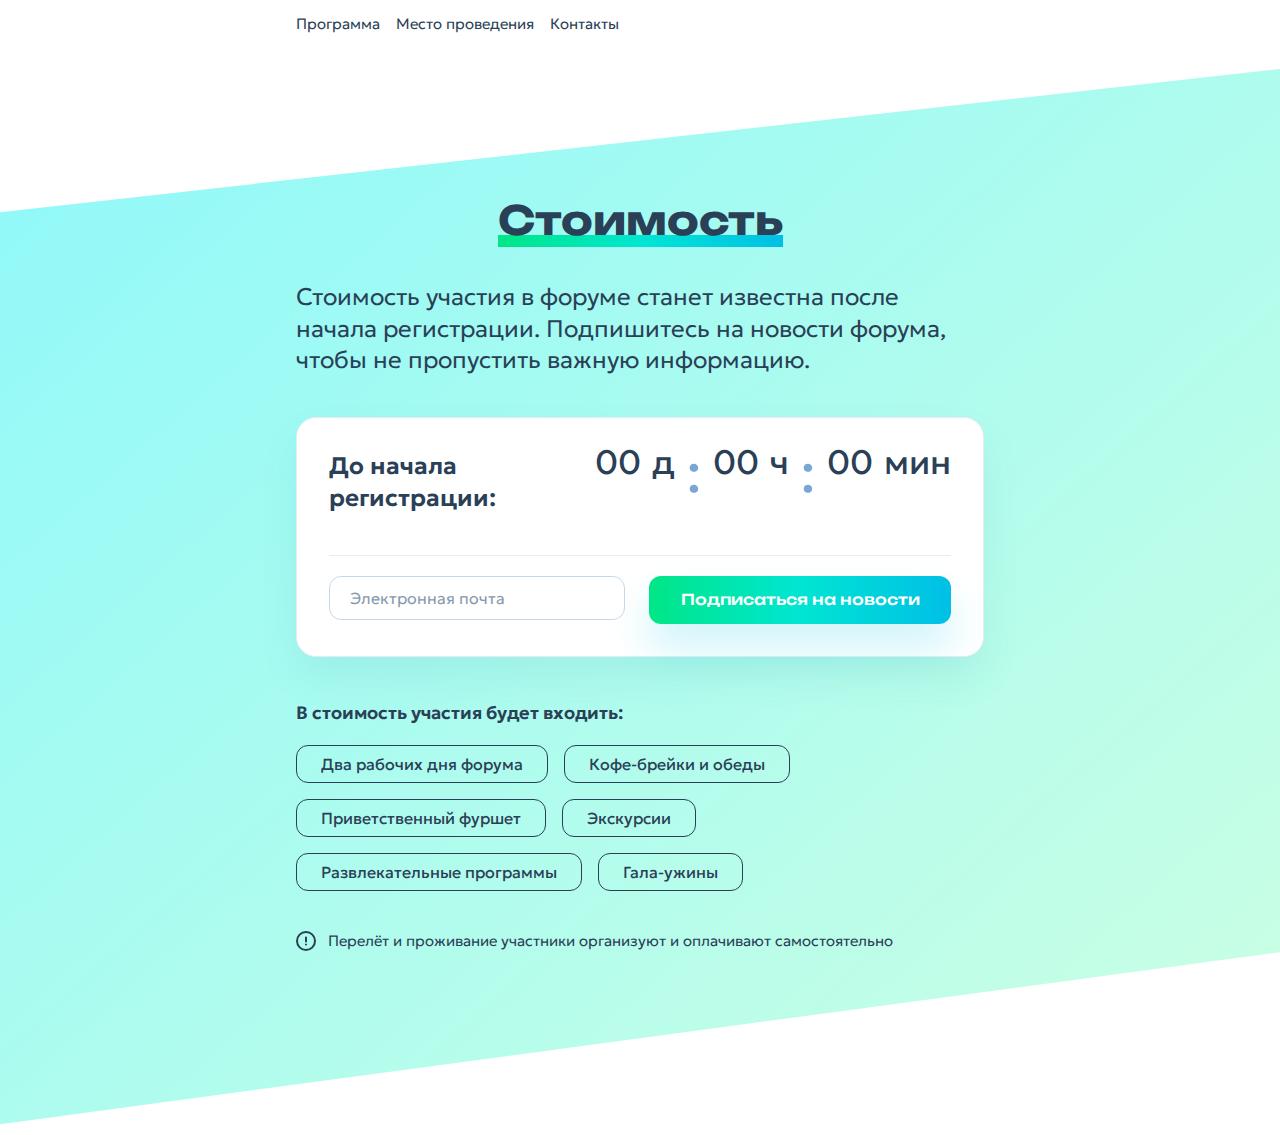
==== commit 6c2fe062: ".cost @media tablet style correction" ====
--- a/index.html
+++ b/index.html
@@ -42,7 +42,7 @@
     </header>
     <!--// header -->
 
-    <section class="header decor-circle">
+    <section class="header decor-circle none">
         <div class="container">
             <!-- content -->
             <div class="header__content">
@@ -119,7 +119,7 @@
         </div>
     </section>
 
-    <section class="forum decor-circle">
+    <section class="forum decor-circle none">
         <div class="container decor-polygon">
 
             <!-- header -->
@@ -218,7 +218,7 @@
         </div>
     </section>
 
-    <section class="speakers clip-section clip-section--dark">
+    <section class="speakers clip-section clip-section--dark none">
 
         <div class="speakers__tooltip">
             <svg width="100%" height="200" viewBox="0 0 1440 200" fill="none" xmlns="http://www.w3.org/2000/svg">
@@ -457,7 +457,7 @@
         </div>
     </section>
 
-    <section class="program decor-circle" id="program">
+    <section class="program decor-circle none" id="program">
         <div class="container">
             
             <!-- header -->
@@ -830,7 +830,7 @@
         </div>
     </section>
 
-    <section class="cost clip-section clip-section--light">
+    <section class="cost clip-section clip-section--light ">
             <div class="container ">
 
                 <!-- header -->
@@ -957,7 +957,7 @@
 
     </section>
 
-    <section class="how-was">
+    <section class="how-was none">
         <div class="container">
 
             <!-- header -->
@@ -1077,7 +1077,7 @@
         </div>
     </section>
 
-    <section class="reviews decor-circle">
+    <section class="reviews decor-circle none">
         <div class="container">
             <!-- header -->
             <div class="reviews__header">
@@ -1283,7 +1283,7 @@
         </div>
     </section>
 
-    <section class="press-about">
+    <section class="press-about none">
         <div class="container">
 
             <!-- header -->
@@ -1732,7 +1732,7 @@
         </div>
     </section>
 
-    <section class="partners">
+    <section class="partners none">
         <div class="container">
 
             <!-- header -->
@@ -1779,7 +1779,7 @@
         </div>
     </section>
 
-    <section class="place" id="place">
+    <section class="place none" id="place">
 
             <!-- header -->
             <div class="place__header">
@@ -1882,7 +1882,7 @@
     </section>
 
     <!-- footer -->
-    <footer class="footer clip-section clip-section--dark">
+    <footer class="footer clip-section clip-section--dark none">
 
         <!-- section contacts -->
         <section class="contacts" id="contacts">
--- a/css/main.css
+++ b/css/main.css
@@ -2162,11 +2162,7 @@
     border-radius: 20px;
   }
   .timer-count {
-    padding-bottom: 20px;
-    width: 100%;
-    flex-direction: column;
-    justify-content: unset;
-    align-items: unset;
+    text-align: left;
   }
   .timer-count__text {
     font-size: 24px;
@@ -2178,6 +2174,7 @@
     align-items: center;
   }
   .time {
+    font-size: 34px;
     width: 100%;
     justify-content: left;
   }
@@ -2376,6 +2373,7 @@
     margin-bottom: 40px;
     padding-right: 0;
     padding-left: 0;
+    text-align: left;
   }
   .cost__timer {
     margin-top: 40px;
@@ -2383,6 +2381,12 @@
   }
   .cost__timer--none {
     display: none;
+  }
+  .cost-include__list {
+    justify-content: left;
+  }
+  .cost-include {
+    text-align: left;
   }
   .cost-include__title {
     margin-bottom: 16px;
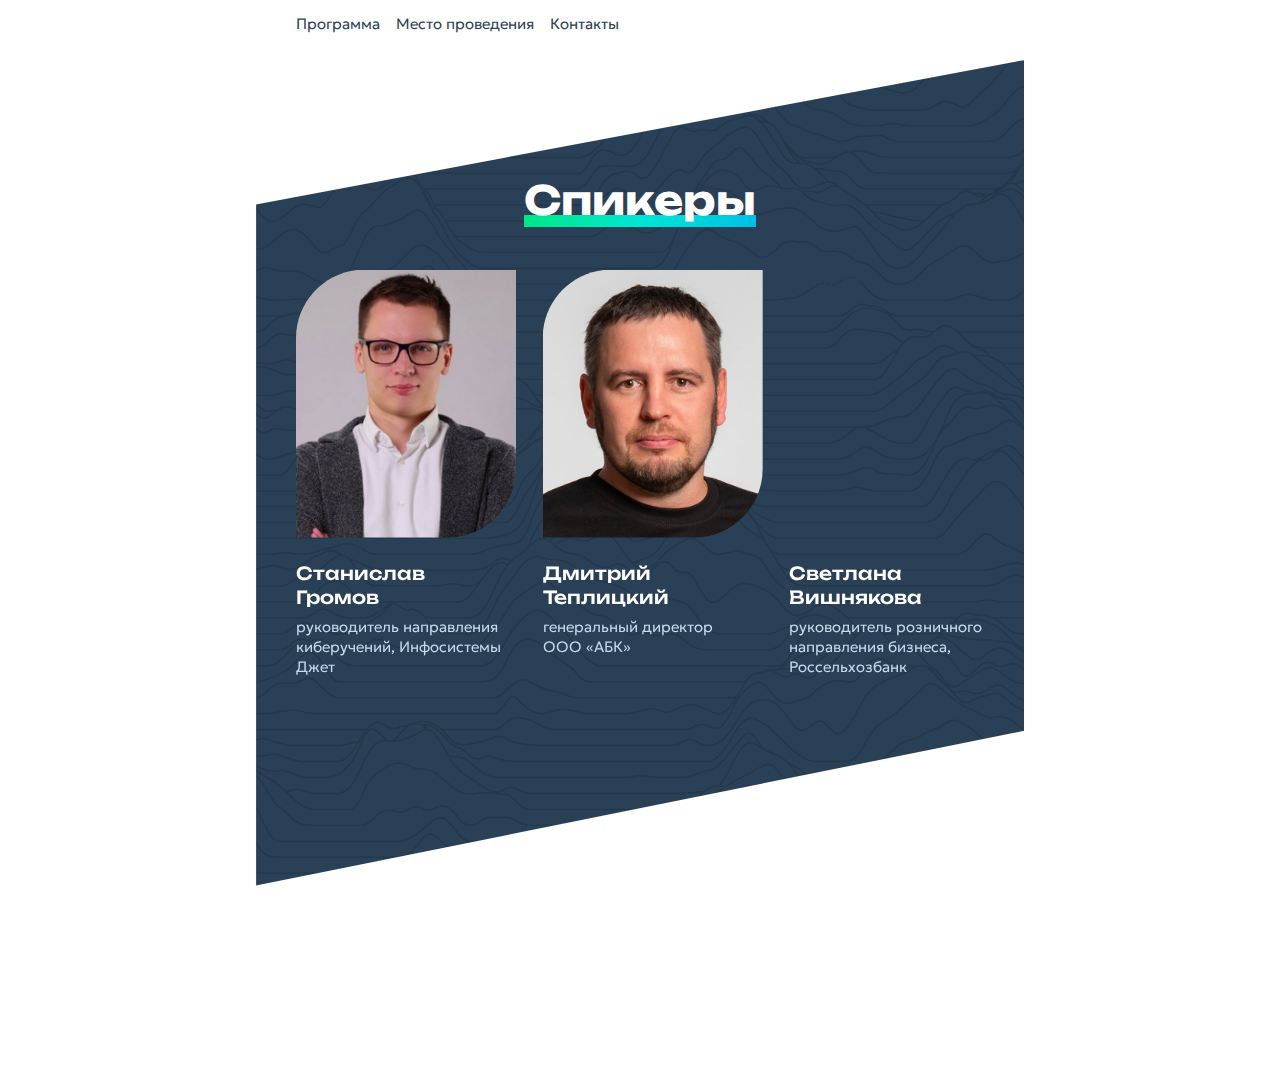
==== commit 61d15621: ".slider-speakers @media tablet, mobile correction" ====
--- a/index.html
+++ b/index.html
@@ -218,7 +218,7 @@
         </div>
     </section>
 
-    <section class="speakers clip-section clip-section--dark none">
+    <section class="speakers clip-section clip-section--dark">
 
         <div class="speakers__tooltip">
             <svg width="100%" height="200" viewBox="0 0 1440 200" fill="none" xmlns="http://www.w3.org/2000/svg">
@@ -830,7 +830,7 @@
         </div>
     </section>
 
-    <section class="cost clip-section clip-section--light ">
+    <section class="cost clip-section clip-section--light none">
             <div class="container ">
 
                 <!-- header -->
--- a/css/main.css
+++ b/css/main.css
@@ -108,6 +108,10 @@
   display: block;
 }
 
+img {
+  pointer-events: none;
+}
+
 :root {
   --container-width: 1150px;
   --container-padding: 15px;
@@ -219,6 +223,7 @@
   z-index: 1;
 }
 .clip-section::after {
+  display: block;
   z-index: -1;
   position: absolute;
   content: "";
@@ -2075,6 +2080,11 @@
   .h2 {
     font-size: 40px;
   }
+  .clip-section::after {
+    width: 768px;
+    -webkit-clip-path: polygon(0% 14%, 100% 0%, 100% 65%, 0 80%);
+            clip-path: polygon(0% 14%, 100% 0%, 100% 65%, 0 80%);
+  }
   .btn-solid {
     height: 48px;
     padding-left: 31.5px;
@@ -2292,6 +2302,7 @@
   .speakers {
     padding-top: 120px;
     padding-bottom: 72px;
+    overflow: hidden;
   }
   .speakers__header {
     margin-bottom: 48px;
@@ -2303,7 +2314,7 @@
     display: none;
   }
   .slider-speakers {
-    width: 100vw;
+    max-width: 700px;
     height: 408px;
   }
   .slider-speakers__item {
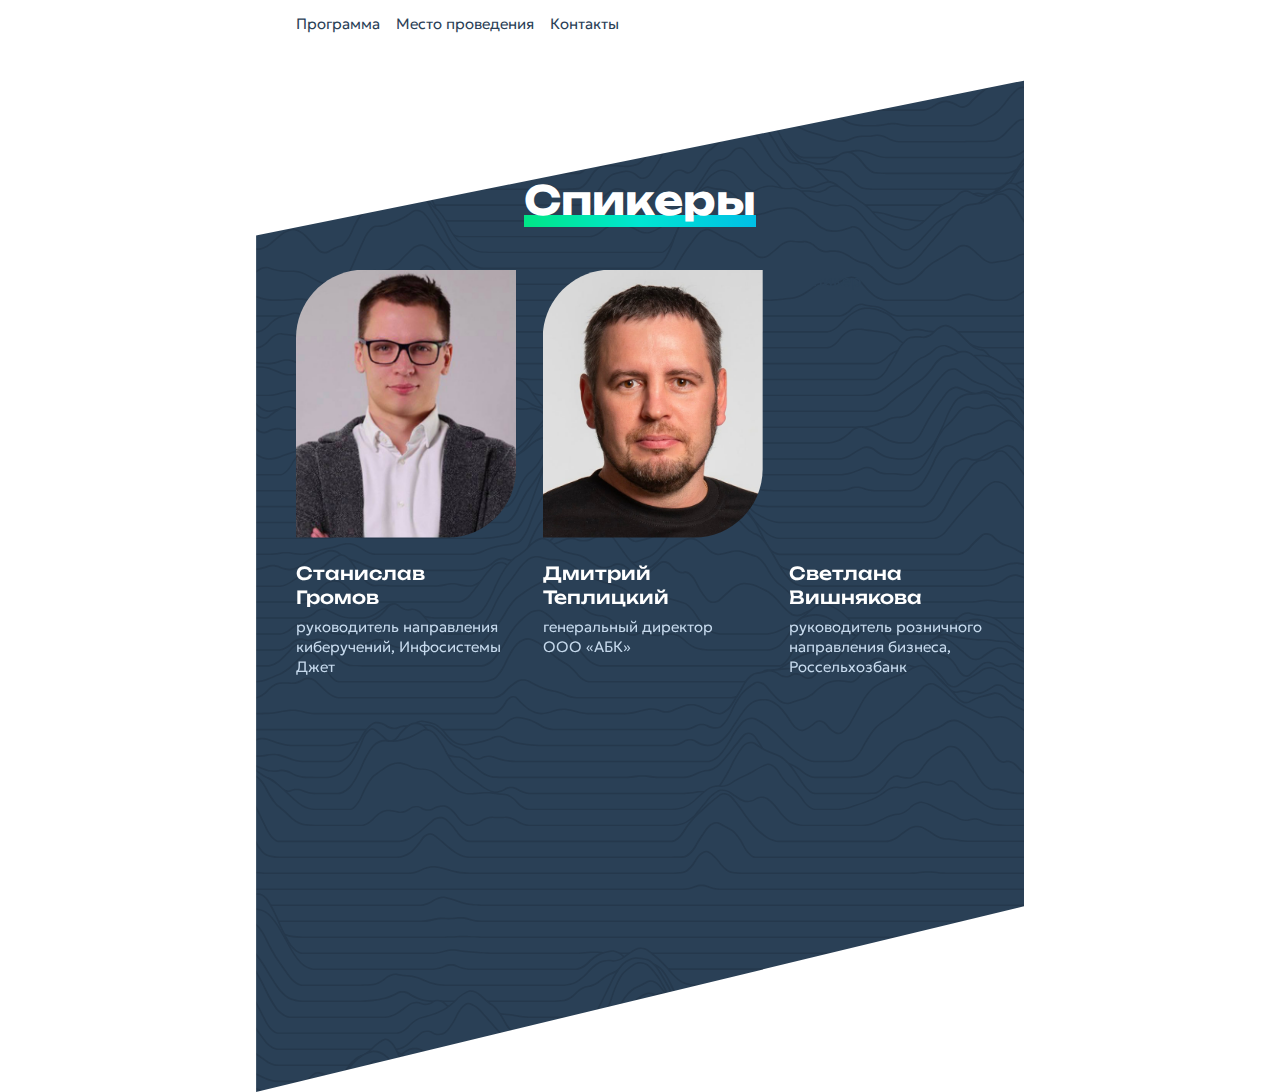
==== commit 663bc92d: ".speakers__tooltip svg base data" ====
--- a/index.html
+++ b/index.html
@@ -220,31 +220,33 @@
 
     <section class="speakers clip-section clip-section--dark">
 
-        <div class="speakers__tooltip">
-            <svg width="100%" height="200" viewBox="0 0 1440 200" fill="none" xmlns="http://www.w3.org/2000/svg">
-            <rect width="1727" height="48" transform="translate(-78.8066 151.35) rotate(-5)" fill="url(#tooltip-grad)"/>
-            <path d="M-72.7664 179.085L-72.9828 176.611L-63.6585 175.795L-63.442 178.27L-72.7664 179.085ZM-67.0066 167.885L-59.5361 180.783L-62.7817 181.067L-69.355 169.337L-68.3508 169.249L-72.7875 181.942L-76.0331 182.226L-70.9157 168.227L-67.0066 167.885ZM-59.2321 170.475L-56.2554 170.215L-55.3628 180.418L-58.3394 180.678L-59.2321 170.475ZM-50.6787 169.727L-47.7021 169.466L-46.8095 179.669L-49.7861 179.93L-50.6787 169.727ZM-57.1897 174.199L-49.1743 173.498L-48.9767 175.757L-56.9921 176.459L-57.1897 174.199ZM-35.2158 178.655L-35.9724 174.963L-35.6075 173.558L-36.2093 172.255L-36.1084 168.452L-33.0063 168.181L-33.1509 173.343L-32.1136 178.384L-35.2158 178.655ZM-34.8723 173.493C-34.9695 174.586 -35.2395 175.561 -35.6824 176.419C-36.1144 177.264 -36.6996 177.942 -37.4379 178.452C-38.1643 178.961 -39.0057 179.258 -39.962 179.341C-40.9542 179.428 -41.8522 179.284 -42.656 178.908C-43.4608 178.521 -44.1134 177.946 -44.6139 177.183C-45.1034 176.406 -45.3947 175.486 -45.4878 174.422C-45.5819 173.346 -45.4548 172.39 -45.1065 171.552C-44.7472 170.702 -44.2044 170.022 -43.478 169.512C-42.7527 168.991 -41.8939 168.687 -40.9017 168.6C-39.9454 168.517 -39.0653 168.663 -38.2615 169.038C-37.4458 169.412 -36.7454 169.983 -36.1602 170.751C-35.5761 171.507 -35.1468 172.421 -34.8723 173.493ZM-42.4574 174.157C-42.4051 174.755 -42.2395 175.27 -41.9607 175.704C-41.6699 176.136 -41.2978 176.465 -40.8444 176.69C-40.3921 176.904 -39.885 176.986 -39.3232 176.937C-38.7613 176.887 -38.2463 176.716 -37.7782 176.422C-37.2991 176.115 -36.8881 175.718 -36.5454 175.23C-36.2026 174.742 -35.9497 174.19 -35.7868 173.573C-36.0543 172.995 -36.3992 172.495 -36.8215 172.074C-37.2448 171.641 -37.7185 171.321 -38.2425 171.114C-38.7557 170.894 -39.2932 170.809 -39.855 170.858C-40.4169 170.907 -40.9015 171.082 -41.3088 171.382C-41.7172 171.671 -42.0265 172.06 -42.2368 172.548C-42.4361 173.023 -42.5096 173.559 -42.4574 174.157ZM-29.2467 167.852L-18.703 166.929L-17.8103 177.132L-20.8049 177.394L-21.6191 168.088L-20.1191 169.33L-27.5607 169.981L-26.3669 168.756C-26.2433 169.48 -26.1364 170.151 -26.0462 170.77C-25.945 171.375 -25.873 171.923 -25.8301 172.413C-25.6586 174.374 -25.827 175.822 -26.3354 176.758C-26.8318 177.693 -27.7255 178.217 -29.0166 178.33C-29.3752 178.361 -29.7256 178.349 -30.0676 178.295C-30.3967 178.252 -30.7244 178.154 -31.0509 178.002L-31.2407 175.832C-31.0182 175.897 -30.8033 175.944 -30.5959 175.974C-30.3776 175.991 -30.1788 175.992 -29.9994 175.976C-29.3898 175.923 -28.9775 175.61 -28.7626 175.037C-28.5368 174.451 -28.4799 173.518 -28.5918 172.239C-28.642 171.666 -28.7234 171.01 -28.8361 170.273C-28.9368 169.535 -29.0736 168.728 -29.2467 167.852ZM-15.5595 176.935L-16.4521 166.732L-13.5114 166.475L-12.7568 175.1L-13.5092 174.967L-8.09605 166.001L-4.24078 165.664L-3.34813 175.867L-6.28889 176.124L-7.05761 167.338L-6.30359 167.489L-11.8118 176.607L-15.5595 176.935ZM1.27702 166.229L4.27158 165.967L5.07324 175.13L2.07868 175.392L1.27702 166.229ZM-2.86649 165.544L8.23311 164.573L8.43391 166.868L-2.66569 167.839L-2.86649 165.544ZM10.4972 174.656L9.60459 164.453L12.5454 164.195L13.2999 172.82L12.5475 172.688L17.9607 163.722L21.8159 163.384L22.7086 173.587L19.7678 173.845L18.9991 165.058L19.7531 165.209L14.2449 174.328L10.4972 174.656ZM24.9615 173.39L24.0689 163.187L27.0634 162.925L27.7443 170.707L26.839 170.48L32.2636 162.47L35.5271 162.185L27.6512 173.155L24.9615 173.39ZM33.2997 172.661L29.8136 167.925L31.8702 166.028L36.7246 172.361L33.2997 172.661ZM46.5967 171.497L45.84 167.805L46.205 166.4L45.6032 165.098L45.7041 161.294L48.8062 161.023L48.6616 166.185L49.6989 171.226L46.5967 171.497ZM46.9402 166.336C46.843 167.428 46.573 168.404 46.1301 169.262C45.6981 170.106 45.1129 170.784 44.3746 171.294C43.6482 171.804 42.8068 172.1 41.8505 172.184C40.8583 172.27 39.9603 172.126 39.1565 171.751C38.3517 171.363 37.699 170.788 37.1986 170.025C36.7091 169.249 36.4178 168.328 36.3247 167.265C36.2306 166.189 36.3577 165.232 36.706 164.394C37.0652 163.544 37.6081 162.864 38.3344 162.355C39.0598 161.834 39.9185 161.53 40.9108 161.443C41.8671 161.359 42.7472 161.505 43.5509 161.88C44.3667 162.255 45.0671 162.826 45.6523 163.594C46.2364 164.35 46.6657 165.264 46.9402 166.336ZM39.3551 166.999C39.4074 167.597 39.573 168.113 39.8518 168.546C40.1426 168.978 40.5147 169.307 40.968 169.532C41.4204 169.746 41.9275 169.828 42.4893 169.779C43.0512 169.73 43.5662 169.558 44.0343 169.264C44.5134 168.957 44.9243 168.56 45.2671 168.072C45.6099 167.585 45.8628 167.032 46.0257 166.416C45.7582 165.837 45.4133 165.337 44.991 164.916C44.5677 164.484 44.094 164.164 43.57 163.956C43.0568 163.736 42.5193 163.651 41.9575 163.7C41.3956 163.749 40.911 163.924 40.5037 164.225C40.0953 164.513 39.786 164.902 39.5757 165.39C39.3764 165.865 39.3028 166.402 39.3551 166.999Z" fill="#2A4056"/>
-            <path d="M78.9018 173.69L75.7525 173.966L84.4582 149.112L87.6075 148.837L78.9018 173.69Z" fill="#2A4056"/>
-            <path d="M113.377 152.103L116.425 151.837L117.602 165.285L114.553 165.552L113.377 152.103ZM124.136 151.162L127.184 150.895L128.361 164.344L125.312 164.611L124.136 151.162ZM115.509 157.265L125.945 156.352L126.179 159.024L115.742 159.937L115.509 157.265ZM136.49 163.904C135.282 164.009 134.181 163.883 133.186 163.524C132.202 163.153 131.399 162.584 130.778 161.82C130.169 161.054 129.818 160.133 129.724 159.057C129.631 157.993 129.806 157.038 130.25 156.192C130.706 155.345 131.369 154.661 132.239 154.139C133.107 153.605 134.122 153.288 135.281 153.186C136.465 153.083 137.504 153.257 138.399 153.709C139.292 154.148 140.008 154.821 140.544 155.725C141.093 156.629 141.424 157.72 141.536 158.999L132.211 159.815L132.037 157.825L139.748 157.15L138.645 157.969C138.545 157.376 138.351 156.881 138.063 156.484C137.787 156.087 137.43 155.793 136.992 155.602C136.554 155.412 136.054 155.341 135.492 155.39C134.882 155.444 134.361 155.616 133.929 155.907C133.508 156.184 133.191 156.555 132.978 157.02C132.777 157.471 132.702 157.989 132.753 158.575C132.815 159.281 133.023 159.871 133.378 160.346C133.733 160.82 134.22 161.163 134.841 161.374C135.462 161.585 136.197 161.653 137.045 161.579C137.81 161.512 138.572 161.337 139.33 161.053C140.087 160.758 140.759 160.38 141.345 159.92L141.521 161.928C140.893 162.465 140.143 162.91 139.271 163.263C138.409 163.603 137.482 163.817 136.49 163.904ZM145.603 153.602L148.598 153.34L149.399 162.503L146.405 162.765L145.603 153.602ZM141.46 152.917L152.559 151.946L152.76 154.241L141.66 155.212L141.46 152.917ZM154.572 162.051L154.7 156.908L153.68 151.848L161.534 151.161C162.514 151.075 163.311 151.24 163.926 151.656C164.539 152.06 164.881 152.657 164.95 153.446C165.015 154.187 164.78 154.816 164.247 155.332C163.713 155.836 162.936 156.176 161.915 156.349L162.086 155.828C163.285 155.76 164.216 155.931 164.878 156.343C165.551 156.742 165.924 157.354 165.996 158.178C166.074 159.063 165.812 159.791 165.211 160.361C164.622 160.919 163.771 161.246 162.659 161.343L154.572 162.051ZM157.401 161.135L156.142 159.962L161.575 159.487C162.089 159.442 162.457 159.307 162.678 159.083C162.899 158.847 162.992 158.538 162.959 158.155C162.928 157.808 162.772 157.539 162.49 157.347C162.207 157.143 161.767 157.067 161.169 157.119L156.543 157.524L156.394 155.82L160.626 155.45C161.128 155.406 161.484 155.273 161.693 155.05C161.914 154.825 162.01 154.54 161.98 154.193C161.951 153.871 161.821 153.617 161.588 153.433C161.367 153.247 161.023 153.175 160.557 153.216L155.608 153.649L156.626 152.277L157.57 156.657L157.401 161.135ZM173.808 160.639C172.541 160.75 171.41 160.626 170.415 160.267C169.419 159.897 168.617 159.334 168.009 158.581C167.4 157.815 167.049 156.9 166.956 155.836C166.862 154.76 167.048 153.798 167.516 152.95C167.983 152.09 168.675 151.397 169.593 150.871C170.51 150.333 171.601 150.009 172.869 149.898C174.136 149.787 175.267 149.917 176.264 150.288C177.259 150.646 178.055 151.209 178.652 151.976C179.26 152.73 179.611 153.645 179.705 154.72C179.798 155.784 179.611 156.746 179.144 157.606C178.688 158.453 178.002 159.146 177.086 159.684C176.168 160.21 175.076 160.528 173.808 160.639ZM173.609 158.362C174.302 158.301 174.883 158.124 175.351 157.83C175.832 157.535 176.183 157.149 176.406 156.671C176.641 156.181 176.73 155.619 176.675 154.986C176.618 154.34 176.432 153.802 176.118 153.372C175.814 152.929 175.4 152.604 174.876 152.396C174.364 152.188 173.761 152.115 173.068 152.175C172.386 152.235 171.806 152.412 171.326 152.707C170.845 153.002 170.488 153.395 170.254 153.885C170.031 154.362 169.948 154.924 170.004 155.569C170.059 156.203 170.239 156.741 170.543 157.184C170.858 157.615 171.277 157.933 171.801 158.14C172.325 158.347 172.928 158.421 173.609 158.362ZM181.003 149.457L183.998 149.195L184.281 152.441L184.19 152.846L184.405 155.303L184.595 156.027L185.149 162.357L182.154 162.619L181.003 149.457ZM183.405 154.397C183.513 153.291 183.783 152.316 184.215 151.471C184.658 150.613 185.242 149.93 185.969 149.42C186.707 148.91 187.548 148.614 188.493 148.531C189.497 148.443 190.395 148.593 191.188 148.982C191.992 149.357 192.645 149.932 193.146 150.708C193.647 151.471 193.944 152.391 194.038 153.466C194.131 154.53 193.998 155.488 193.639 156.338C193.278 157.177 192.736 157.857 192.01 158.378C191.296 158.886 190.437 159.184 189.432 159.272C188.476 159.356 187.596 159.21 186.792 158.834C186 158.458 185.312 157.892 184.728 157.136C184.143 156.368 183.702 155.455 183.405 154.397ZM191.008 153.732C190.955 153.134 190.784 152.619 190.493 152.187C190.213 151.741 189.847 151.412 189.395 151.199C188.941 150.973 188.434 150.885 187.872 150.934C187.31 150.983 186.79 151.161 186.31 151.468C185.83 151.763 185.419 152.161 185.078 152.66C184.747 153.147 184.5 153.699 184.337 154.315C184.605 154.894 184.943 155.394 185.354 155.816C185.776 156.237 186.25 156.557 186.775 156.776C187.299 156.983 187.842 157.062 188.404 157.013C188.966 156.964 189.451 156.795 189.859 156.506C190.266 156.206 190.57 155.818 190.769 155.343C190.98 154.866 191.06 154.329 191.008 153.732ZM196.237 158.406L195.345 148.203L198.339 147.941L199.02 155.723L198.115 155.495L203.539 147.486L206.803 147.2L198.927 158.17L196.237 158.406ZM204.575 157.676L201.089 152.94L203.146 151.043L208 157.376L204.575 157.676ZM209.021 157.287L208.128 147.084L211.069 146.827L211.823 155.452L211.071 155.319L216.484 146.353L220.339 146.016L221.232 156.219L218.291 156.476L217.522 147.69L218.276 147.841L212.768 156.959L209.021 157.287ZM222.592 145.819L225.569 145.558L226.461 155.761L223.485 156.022L222.592 145.819ZM231.145 145.07L234.122 144.81L235.015 155.013L232.038 155.273L231.145 145.07ZM224.634 149.543L232.65 148.842L232.848 151.101L224.832 151.802L224.634 149.543ZM244.837 143.873L245.038 146.168L238.188 146.767L239.45 145.283L240.261 154.554L237.266 154.816L236.373 144.613L244.837 143.873Z" fill="#2A4056"/>
-            <path d="M274.156 156.608L271.006 156.883L279.712 132.03L282.861 131.754L274.156 156.608Z" fill="#2A4056"/>
-            <path d="M317.028 135.659L320.058 135.394L321.116 147.48L318.085 147.745L317.028 135.659ZM311.547 134.766L325.283 133.564L325.518 136.254L311.783 137.455L311.547 134.766ZM325.334 136.83L328.329 136.568L328.613 139.814L328.522 140.219L328.737 142.676L328.926 143.4L329.48 149.73L326.486 149.992L325.334 136.83ZM327.736 141.769C327.844 140.664 328.114 139.689 328.546 138.844C328.989 137.986 329.573 137.302 330.3 136.793C331.038 136.283 331.88 135.986 332.824 135.904C333.828 135.816 334.727 135.966 335.52 136.354C336.323 136.73 336.976 137.305 337.477 138.08C337.978 138.844 338.275 139.763 338.369 140.839C338.462 141.903 338.329 142.86 337.97 143.711C337.61 144.549 337.067 145.229 336.342 145.751C335.627 146.259 334.768 146.557 333.764 146.645C332.807 146.728 331.927 146.582 331.123 146.207C330.332 145.831 329.644 145.264 329.06 144.508C328.474 143.741 328.033 142.828 327.736 141.769ZM335.339 141.104C335.287 140.507 335.115 139.992 334.824 139.559C334.544 139.114 334.178 138.785 333.726 138.571C333.273 138.346 332.765 138.258 332.203 138.307C331.641 138.356 331.121 138.534 330.642 138.841C330.162 139.136 329.751 139.533 329.409 140.033C329.078 140.52 328.831 141.071 328.668 141.688C328.936 142.267 329.275 142.767 329.685 143.189C330.107 143.61 330.581 143.93 331.106 144.149C331.63 144.356 332.173 144.435 332.735 144.386C333.297 144.337 333.782 144.168 334.19 143.879C334.598 143.578 334.901 143.19 335.1 142.715C335.312 142.239 335.391 141.702 335.339 141.104ZM346.348 145.544C345.141 145.649 344.039 145.523 343.044 145.164C342.06 144.792 341.258 144.224 340.637 143.459C340.028 142.694 339.676 141.773 339.582 140.697C339.489 139.633 339.664 138.678 340.108 137.832C340.564 136.985 341.227 136.301 342.097 135.779C342.966 135.245 343.98 134.928 345.139 134.826C346.323 134.723 347.362 134.897 348.257 135.348C349.151 135.788 349.866 136.46 350.403 137.365C350.952 138.269 351.282 139.36 351.394 140.639L342.069 141.455L341.895 139.465L349.606 138.79L348.503 139.609C348.403 139.016 348.209 138.521 347.921 138.124C347.646 137.727 347.289 137.433 346.85 137.242C346.412 137.052 345.912 136.981 345.35 137.03C344.741 137.084 344.22 137.256 343.787 137.546C343.366 137.824 343.049 138.195 342.837 138.659C342.635 139.111 342.56 139.629 342.611 140.215C342.673 140.92 342.881 141.51 343.236 141.985C343.591 142.46 344.079 142.803 344.699 143.014C345.32 143.224 346.055 143.293 346.904 143.218C347.669 143.151 348.43 142.976 349.188 142.693C349.946 142.398 350.617 142.02 351.203 141.559L351.379 143.568C350.751 144.104 350.001 144.549 349.129 144.903C348.267 145.243 347.34 145.457 346.348 145.544ZM352.617 134.443L355.593 134.183L356.486 144.386L353.509 144.646L352.617 134.443ZM361.17 133.695L364.147 133.434L365.039 143.637L362.063 143.898L361.17 133.695ZM354.659 138.167L362.674 137.466L362.872 139.725L354.857 140.427L354.659 138.167ZM380.954 139.968L381.371 144.738L378.771 144.966L378.552 142.455L369.012 143.29L369.232 145.8L366.632 146.028L366.214 141.258L369.065 141.008L369.734 141.004L377.157 140.355L377.744 140.249L380.954 139.968ZM367.725 133.121L378.376 132.189L379.209 141.711L376.215 141.973L375.457 133.312L376.959 134.572L369.409 135.232L370.517 134.051C370.669 134.556 370.778 135.04 370.843 135.505C370.906 135.957 370.955 136.38 370.99 136.775C371.138 138.472 370.997 139.822 370.567 140.823C370.136 141.812 369.454 142.348 368.521 142.429L367.212 141.514C368.108 140.737 368.441 139.039 368.212 136.421C368.167 135.907 368.103 135.377 368.019 134.83C367.934 134.271 367.836 133.702 367.725 133.121ZM393.624 130.855L396.619 130.593L397.511 140.796L394.517 141.058L393.624 130.855ZM382.736 142.089L381.843 131.886L384.82 131.626L385.645 141.058L384.556 139.762L388.536 139.413C389.086 139.365 389.499 139.197 389.775 138.907C390.05 138.606 390.167 138.223 390.126 137.756C390.083 137.266 389.901 136.903 389.579 136.666C389.256 136.417 388.82 136.317 388.27 136.365L384.307 136.712L384.126 134.65L388.538 134.264C389.41 134.187 390.177 134.277 390.838 134.532C391.509 134.775 392.049 135.155 392.455 135.674C392.861 136.18 393.096 136.798 393.16 137.527C393.222 138.244 393.099 138.894 392.788 139.475C392.478 140.056 392.019 140.524 391.411 140.878C390.804 141.233 390.07 141.447 389.209 141.523L382.736 142.089Z" fill="#2A4056"/>
-            <path d="M426.574 143.273L423.424 143.548L432.13 118.695L435.279 118.419L426.574 143.273Z" fill="#2A4056"/>
-            <path d="M469.439 134.774C467.873 134.911 466.473 134.739 465.238 134.257C464.015 133.773 463.03 133.04 462.281 132.058C461.532 131.063 461.096 129.867 460.973 128.468C460.851 127.07 461.073 125.822 461.64 124.724C462.205 123.614 463.048 122.716 464.168 122.027C465.3 121.338 466.65 120.925 468.216 120.788C469.782 120.651 471.176 120.824 472.399 121.307C473.633 121.789 474.626 122.528 475.375 123.522C476.124 124.505 476.559 125.695 476.681 127.094C476.804 128.493 476.582 129.747 476.017 130.856C475.45 131.954 474.601 132.847 473.469 133.537C472.348 134.225 471.005 134.637 469.439 134.774ZM469.202 132.067C470.183 131.981 471.01 131.734 471.685 131.326C472.372 130.916 472.879 130.372 473.205 129.693C473.543 129.013 473.674 128.236 473.597 127.364C473.521 126.491 473.257 125.749 472.806 125.138C472.367 124.526 471.774 124.078 471.026 123.794C470.291 123.509 469.433 123.41 468.452 123.496C467.484 123.58 466.657 123.827 465.97 124.237C465.283 124.646 464.77 125.191 464.432 125.871C464.106 126.55 463.981 127.326 464.058 128.198C464.134 129.071 464.392 129.813 464.831 130.426C465.282 131.037 465.881 131.484 466.629 131.768C467.376 132.052 468.234 132.151 469.202 132.067ZM489.648 122.454L490.541 132.657L487.546 132.919L486.732 123.613L488.232 124.855L480.001 125.575L481.263 124.091L482.077 133.398L479.083 133.66L478.19 123.457L489.648 122.454ZM503.682 121.226L506.677 120.964L507.569 131.167L504.575 131.429L503.682 121.226ZM492.794 132.46L491.901 122.257L494.878 121.997L495.703 131.429L494.614 130.133L498.595 129.784C499.145 129.736 499.558 129.568 499.833 129.278C500.108 128.977 500.225 128.594 500.184 128.128C500.142 127.637 499.959 127.274 499.637 127.037C499.314 126.788 498.878 126.688 498.328 126.736L494.365 127.083L494.185 125.021L498.596 124.635C499.469 124.558 500.235 124.648 500.896 124.903C501.568 125.146 502.107 125.526 502.514 126.045C502.919 126.551 503.154 127.169 503.218 127.898C503.281 128.616 503.157 129.265 502.846 129.846C502.536 130.427 502.077 130.895 501.469 131.249C500.862 131.604 500.128 131.818 499.267 131.894L492.794 132.46ZM512.205 121.529L515.199 121.267L516.001 130.43L513.006 130.692L512.205 121.529ZM508.061 120.843L519.161 119.872L519.361 122.167L508.262 123.139L508.061 120.843ZM536.088 118.391L536.981 128.594L533.986 128.856L533.172 119.55L534.672 120.792L526.441 121.512L527.703 120.028L528.517 129.335L525.522 129.597L524.63 119.394L536.088 118.391ZM538.341 118.194L541.336 117.932L541.62 121.178L541.529 121.583L541.743 124.04L541.933 124.764L542.487 131.094L539.493 131.356L538.341 118.194ZM540.743 123.134C540.851 122.028 541.121 121.053 541.553 120.208C541.996 119.35 542.58 118.666 543.307 118.157C544.045 117.647 544.886 117.35 545.831 117.268C546.835 117.18 547.733 117.33 548.526 117.719C549.33 118.094 549.983 118.669 550.484 119.445C550.985 120.208 551.282 121.127 551.376 122.203C551.469 123.267 551.336 124.224 550.977 125.075C550.617 125.914 550.074 126.594 549.348 127.115C548.634 127.623 547.775 127.921 546.771 128.009C545.814 128.092 544.934 127.947 544.13 127.571C543.339 127.195 542.651 126.629 542.066 125.873C541.481 125.105 541.04 124.192 540.743 123.134ZM548.346 122.468C548.293 121.871 548.122 121.356 547.831 120.923C547.551 120.478 547.185 120.149 546.733 119.935C546.279 119.71 545.772 119.622 545.21 119.671C544.648 119.72 544.128 119.898 543.649 120.205C543.168 120.5 542.757 120.898 542.416 121.397C542.085 121.884 541.838 122.435 541.675 123.052C541.943 123.631 542.281 124.131 542.692 124.553C543.114 124.974 543.588 125.294 544.113 125.513C544.637 125.72 545.18 125.799 545.742 125.75C546.304 125.701 546.789 125.532 547.197 125.243C547.604 124.942 547.908 124.555 548.107 124.079C548.318 123.603 548.398 123.066 548.346 122.468ZM559.445 126.9C558.177 127.011 557.046 126.887 556.051 126.528C555.055 126.158 554.253 125.595 553.645 124.842C553.036 124.076 552.685 123.161 552.592 122.097C552.498 121.021 552.685 120.059 553.153 119.211C553.619 118.351 554.312 117.658 555.229 117.132C556.146 116.594 557.238 116.27 558.505 116.159C559.772 116.048 560.904 116.178 561.9 116.549C562.895 116.907 563.691 117.47 564.288 118.237C564.896 118.991 565.247 119.906 565.341 120.982C565.434 122.045 565.247 123.007 564.781 123.867C564.325 124.714 563.638 125.407 562.722 125.945C561.804 126.471 560.712 126.789 559.445 126.9ZM559.245 124.623C559.939 124.562 560.519 124.385 560.988 124.091C561.468 123.796 561.819 123.41 562.043 122.932C562.277 122.442 562.366 121.88 562.311 121.247C562.254 120.601 562.069 120.063 561.754 119.633C561.45 119.19 561.036 118.865 560.512 118.658C560 118.449 559.397 118.376 558.704 118.436C558.023 118.496 557.442 118.673 556.962 118.968C556.482 119.263 556.125 119.656 555.89 120.146C555.667 120.623 555.584 121.185 555.64 121.83C555.696 122.464 555.875 123.002 556.179 123.445C556.494 123.876 556.913 124.194 557.437 124.401C557.961 124.609 558.564 124.682 559.245 124.623ZM576.613 128.108L576.111 122.37L576.299 121.631L576.009 118.314L575.697 117.636L575.146 111.342L578.105 111.083L578.656 117.377L578.484 118.097L578.774 121.414L579.07 122.111L579.572 127.849L576.613 128.108ZM577.845 119.888C577.953 118.782 578.211 117.808 578.619 116.965C579.038 116.109 579.599 115.428 580.302 114.921C581.016 114.412 581.84 114.117 582.772 114.036C583.764 113.949 584.651 114.1 585.432 114.49C586.211 114.867 586.84 115.445 587.318 116.222C587.806 116.986 588.098 117.906 588.192 118.982C588.285 120.046 588.158 121.003 587.81 121.853C587.462 122.69 586.937 123.368 586.236 123.888C585.533 124.395 584.692 124.691 583.712 124.777C582.767 124.86 581.905 124.712 581.125 124.335C580.345 123.957 579.675 123.389 579.115 122.631C578.566 121.86 578.143 120.946 577.845 119.888ZM585.161 119.247C585.109 118.65 584.943 118.134 584.665 117.701C584.397 117.255 584.048 116.924 583.62 116.708C583.191 116.481 582.701 116.391 582.151 116.439C581.314 116.512 580.592 116.865 579.985 117.496C579.389 118.114 578.974 118.885 578.742 119.809C579.13 120.667 579.672 121.354 580.368 121.871C581.075 122.388 581.848 122.609 582.684 122.536C583.234 122.488 583.701 122.314 584.084 122.016C584.468 121.717 584.753 121.331 584.941 120.857C585.14 120.382 585.214 119.845 585.161 119.247ZM576.931 119.968C576.834 121.06 576.575 122.034 576.156 122.89C575.736 123.734 575.175 124.409 574.473 124.917C573.782 125.423 572.965 125.717 572.02 125.8C571.028 125.887 570.142 125.741 569.362 125.364C568.581 124.974 567.947 124.397 567.458 123.633C566.981 122.856 566.695 121.935 566.602 120.871C566.508 119.795 566.629 118.839 566.966 118.003C567.313 117.153 567.838 116.475 568.54 115.968C569.242 115.449 570.088 115.146 571.081 115.059C572.025 114.976 572.881 115.124 573.649 115.503C574.429 115.88 575.099 116.454 575.661 117.224C576.233 117.981 576.656 118.895 576.931 119.968ZM569.633 120.606C569.685 121.204 569.844 121.72 570.111 122.154C570.378 122.589 570.726 122.92 571.156 123.147C571.597 123.373 572.087 123.463 572.625 123.416C573.474 123.342 574.196 122.989 574.791 122.359C575.386 121.729 575.807 120.957 576.052 120.044C575.651 119.176 575.103 118.489 574.408 117.984C573.712 117.467 572.94 117.245 572.091 117.319C571.554 117.366 571.087 117.54 570.691 117.839C570.307 118.126 570.022 118.512 569.835 118.998C569.648 119.472 569.58 120.008 569.633 120.606ZM596.199 123.684C594.991 123.79 593.89 123.664 592.895 123.305C591.911 122.933 591.108 122.365 590.487 121.6C589.878 120.834 589.527 119.914 589.432 118.838C589.339 117.774 589.515 116.819 589.959 115.973C590.415 115.126 591.078 114.442 591.947 113.92C592.816 113.386 593.83 113.068 594.99 112.967C596.173 112.863 597.212 113.038 598.107 113.489C599.001 113.929 599.716 114.601 600.253 115.506C600.802 116.41 601.132 117.501 601.244 118.78L591.92 119.596L591.746 117.605L599.456 116.931L598.354 117.75C598.253 117.156 598.06 116.661 597.772 116.265C597.496 115.868 597.139 115.574 596.701 115.383C596.263 115.193 595.763 115.122 595.201 115.171C594.591 115.224 594.07 115.396 593.638 115.687C593.216 115.965 592.9 116.336 592.687 116.8C592.486 117.252 592.411 117.77 592.462 118.356C592.524 119.061 592.732 119.651 593.087 120.126C593.441 120.601 593.929 120.944 594.55 121.154C595.171 121.365 595.905 121.433 596.754 121.359C597.519 121.292 598.281 121.117 599.039 120.834C599.796 120.539 600.468 120.161 601.054 119.7L601.229 121.708C600.602 122.245 599.852 122.69 598.979 123.044C598.118 123.384 597.191 123.598 596.199 123.684ZM614.705 117.602C614.662 118.485 614.389 119.286 613.885 120.005C613.394 120.722 612.728 121.305 611.888 121.752C611.048 122.199 610.09 122.469 609.014 122.563C607.795 122.67 606.699 122.543 605.728 122.182C604.768 121.808 603.989 121.238 603.392 120.471C602.807 119.703 602.468 118.793 602.376 117.741C602.283 116.677 602.459 115.723 602.903 114.877C603.358 114.018 604.025 113.321 604.906 112.786C605.799 112.25 606.855 111.929 608.074 111.822C609.15 111.728 610.141 111.834 611.047 112.14C611.952 112.435 612.709 112.892 613.318 113.514C613.937 114.122 614.345 114.863 614.542 115.737L611.547 115.999C611.331 115.32 610.926 114.819 610.332 114.498C609.749 114.163 609.062 114.031 608.273 114.1C607.64 114.155 607.095 114.329 606.639 114.622C606.193 114.902 605.866 115.286 605.655 115.774C605.444 116.25 605.367 116.817 605.425 117.475C605.481 118.12 605.655 118.665 605.947 119.109C606.238 119.542 606.627 119.863 607.116 120.073C607.615 120.27 608.181 120.341 608.815 120.286C609.616 120.216 610.274 119.96 610.789 119.517C611.316 119.073 611.624 118.522 611.711 117.864L614.705 117.602ZM628.031 116.436C627.988 117.32 627.715 118.12 627.211 118.839C626.72 119.557 626.054 120.139 625.214 120.586C624.374 121.033 623.416 121.303 622.34 121.397C621.121 121.504 620.025 121.377 619.054 121.016C618.094 120.643 617.315 120.072 616.718 119.305C616.133 118.537 615.794 117.627 615.702 116.575C615.609 115.512 615.785 114.557 616.229 113.711C616.684 112.852 617.351 112.155 618.232 111.62C619.125 111.084 620.181 110.763 621.4 110.656C622.476 110.562 623.467 110.668 624.373 110.974C625.278 111.269 626.035 111.726 626.644 112.348C627.263 112.956 627.671 113.697 627.868 114.572L624.873 114.834C624.657 114.154 624.252 113.653 623.658 113.332C623.075 112.997 622.388 112.865 621.599 112.934C620.966 112.989 620.421 113.163 619.965 113.456C619.519 113.736 619.192 114.12 618.981 114.608C618.77 115.084 618.693 115.651 618.751 116.309C618.807 116.954 618.981 117.499 619.273 117.943C619.564 118.376 619.953 118.697 620.442 118.907C620.941 119.105 621.507 119.175 622.141 119.12C622.942 119.05 623.6 118.794 624.115 118.351C624.642 117.907 624.95 117.357 625.037 116.698L628.031 116.436ZM630.012 120.455L629.119 110.252L632.06 109.995L632.815 118.62L632.062 118.487L637.475 109.521L641.331 109.184L642.223 119.387L639.283 119.644L638.514 110.858L639.268 111.008L633.76 120.127L630.012 120.455ZM650.345 118.947C649.078 119.058 647.947 118.934 646.952 118.576C645.956 118.205 645.154 117.643 644.546 116.889C643.937 116.123 643.586 115.208 643.493 114.144C643.399 113.068 643.585 112.106 644.053 111.258C644.52 110.398 645.212 109.705 646.13 109.179C647.047 108.641 648.139 108.317 649.406 108.206C650.673 108.095 651.804 108.225 652.801 108.596C653.796 108.954 654.592 109.517 655.189 110.284C655.797 111.038 656.148 111.953 656.242 113.029C656.335 114.093 656.148 115.055 655.681 115.915C655.225 116.762 654.539 117.454 653.623 117.992C652.705 118.518 651.613 118.836 650.345 118.947ZM650.146 116.67C650.84 116.609 651.42 116.432 651.888 116.138C652.369 115.843 652.72 115.457 652.943 114.98C653.178 114.489 653.267 113.927 653.212 113.294C653.155 112.648 652.97 112.11 652.655 111.68C652.351 111.237 651.937 110.912 651.413 110.705C650.901 110.497 650.298 110.423 649.605 110.484C648.924 110.543 648.343 110.72 647.863 111.015C647.383 111.31 647.025 111.703 646.791 112.193C646.568 112.671 646.485 113.232 646.541 113.877C646.597 114.511 646.776 115.049 647.08 115.493C647.395 115.923 647.814 116.242 648.338 116.449C648.862 116.656 649.465 116.729 650.146 116.67ZM657.54 107.766L660.517 107.505L661.409 117.708L658.433 117.969L657.54 107.766ZM666.093 107.017L669.07 106.757L669.963 116.96L666.986 117.22L666.093 107.017ZM659.582 111.49L667.598 110.788L667.795 113.048L659.78 113.749L659.582 111.49ZM681.556 115.946L680.8 112.253L681.165 110.848L680.563 109.546L680.664 105.743L683.766 105.471L683.621 110.633L684.658 115.674L681.556 115.946ZM681.9 110.784C681.803 111.877 681.533 112.852 681.09 113.71C680.658 114.555 680.072 115.232 679.334 115.742C678.608 116.252 677.766 116.548 676.81 116.632C675.818 116.719 674.92 116.574 674.116 116.199C673.311 115.812 672.659 115.236 672.158 114.473C671.669 113.697 671.377 112.777 671.284 111.713C671.19 110.637 671.317 109.68 671.666 108.843C672.025 107.992 672.568 107.312 673.294 106.803C674.019 106.282 674.878 105.978 675.87 105.891C676.827 105.807 677.707 105.953 678.511 106.328C679.326 106.703 680.027 107.274 680.612 108.042C681.196 108.798 681.625 109.712 681.9 110.784ZM674.315 111.448C674.367 112.045 674.533 112.561 674.811 112.994C675.102 113.426 675.474 113.755 675.928 113.981C676.38 114.194 676.887 114.276 677.449 114.227C678.011 114.178 678.526 114.006 678.994 113.712C679.473 113.405 679.884 113.008 680.227 112.52C680.57 112.033 680.822 111.481 680.985 110.864C680.718 110.285 680.373 109.785 679.951 109.364C679.527 108.932 679.054 108.612 678.53 108.405C678.016 108.185 677.479 108.099 676.917 108.148C676.355 108.197 675.871 108.372 675.463 108.673C675.055 108.962 674.746 109.35 674.535 109.838C674.336 110.313 674.262 110.85 674.315 111.448ZM687.525 105.142L698.069 104.22L698.962 114.423L695.967 114.685L695.153 105.378L696.653 106.62L689.211 107.271L690.405 106.047C690.529 106.771 690.636 107.442 690.726 108.06C690.827 108.666 690.899 109.214 690.942 109.704C691.113 111.664 690.945 113.112 690.437 114.048C689.94 114.983 689.047 115.507 687.755 115.62C687.397 115.651 687.047 115.64 686.704 115.585C686.375 115.542 686.048 115.444 685.721 115.292L685.531 113.122C685.754 113.187 685.969 113.235 686.176 113.265C686.395 113.282 686.593 113.282 686.773 113.267C687.382 113.213 687.795 112.9 688.009 112.327C688.235 111.741 688.292 110.809 688.18 109.53C688.13 108.956 688.049 108.301 687.936 107.564C687.835 106.826 687.698 106.018 687.525 105.142ZM701.213 114.226L700.32 104.023L703.297 103.762L704.122 113.194L703.033 111.898L707.013 111.55C707.563 111.502 707.976 111.333 708.252 111.044C708.527 110.743 708.644 110.359 708.603 109.893C708.56 109.403 708.378 109.04 708.056 108.803C707.733 108.554 707.297 108.454 706.747 108.502L702.784 108.848L702.603 106.786L707.015 106.4C707.887 106.324 708.654 106.414 709.315 106.669C709.986 106.911 710.526 107.292 710.932 107.81C711.338 108.317 711.573 108.935 711.637 109.664C711.699 110.381 711.576 111.03 711.265 111.612C710.955 112.193 710.496 112.661 709.888 113.015C709.281 113.369 708.547 113.584 707.686 113.66L701.213 114.226ZM712.525 102.955L715.502 102.695L716.395 112.898L713.418 113.158L712.525 102.955ZM721.079 102.207L724.055 101.946L724.948 112.149L721.971 112.41L721.079 102.207ZM714.568 106.679L722.583 105.978L722.781 108.237L714.765 108.939L714.568 106.679ZM733.068 111.71C731.801 111.821 730.67 111.697 729.675 111.338C728.679 110.968 727.877 110.405 727.269 109.651C726.66 108.886 726.309 107.971 726.216 106.907C726.122 105.831 726.309 104.869 726.776 104.021C727.243 103.161 727.935 102.468 728.853 101.942C729.77 101.404 730.862 101.08 732.129 100.969C733.396 100.858 734.528 100.988 735.524 101.358C736.519 101.717 737.315 102.28 737.912 103.047C738.52 103.801 738.871 104.716 738.965 105.791C739.058 106.855 738.871 107.817 738.404 108.677C737.949 109.524 737.262 110.217 736.346 110.755C735.428 111.281 734.336 111.599 733.068 111.71ZM732.869 109.433C733.563 109.372 734.143 109.195 734.612 108.901C735.092 108.606 735.443 108.22 735.667 107.742C735.901 107.252 735.99 106.69 735.935 106.057C735.878 105.411 735.693 104.873 735.378 104.443C735.074 104 734.66 103.675 734.136 103.467C733.624 103.259 733.021 103.186 732.328 103.246C731.647 103.306 731.066 103.483 730.586 103.778C730.106 104.073 729.748 104.466 729.514 104.956C729.291 105.433 729.208 105.995 729.264 106.64C729.32 107.274 729.499 107.812 729.803 108.255C730.118 108.686 730.537 109.004 731.061 109.211C731.585 109.418 732.188 109.492 732.869 109.433ZM748.727 99.7878L748.928 102.083L742.078 102.682L743.339 101.199L744.15 110.469L741.156 110.731L740.263 100.528L748.727 99.7878ZM756.446 109.665C755.179 109.775 754.048 109.652 753.053 109.293C752.057 108.922 751.255 108.36 750.647 107.606C750.037 106.84 749.686 105.925 749.593 104.862C749.499 103.786 749.686 102.824 750.154 101.976C750.621 101.116 751.313 100.423 752.231 99.8968C753.147 99.3589 754.239 99.0345 755.506 98.9236C756.773 98.8127 757.905 98.9426 758.901 99.3132C759.896 99.6719 760.692 100.235 761.289 101.001C761.897 101.755 762.248 102.67 762.343 103.746C762.436 104.81 762.249 105.772 761.782 106.632C761.326 107.479 760.64 108.171 759.723 108.709C758.806 109.235 757.713 109.554 756.446 109.665ZM756.247 107.387C756.94 107.327 757.521 107.149 757.989 106.855C758.469 106.56 758.821 106.174 759.044 105.697C759.278 105.207 759.368 104.645 759.312 104.011C759.256 103.366 759.07 102.828 758.755 102.398C758.452 101.954 758.038 101.629 757.514 101.422C757.002 101.214 756.399 101.14 755.705 101.201C755.024 101.261 754.443 101.438 753.963 101.733C753.483 102.028 753.126 102.42 752.892 102.911C752.669 103.388 752.585 103.949 752.642 104.595C752.697 105.228 752.877 105.767 753.18 106.21C753.495 106.64 753.915 106.959 754.439 107.166C754.963 107.373 755.565 107.447 756.247 107.387ZM780.466 103.1C780.423 103.983 780.15 104.784 779.647 105.503C779.155 106.22 778.49 106.802 777.649 107.249C776.809 107.696 775.851 107.967 774.775 108.061C773.556 108.168 772.461 108.041 771.489 107.68C770.529 107.306 769.751 106.736 769.153 105.969C768.568 105.201 768.23 104.291 768.138 103.239C768.045 102.175 768.22 101.22 768.664 100.374C769.119 99.5154 769.787 98.8186 770.667 98.2838C771.56 97.748 772.616 97.4267 773.835 97.32C774.911 97.2259 775.902 97.3319 776.809 97.6381C777.714 97.9323 778.47 98.3901 779.079 99.0115C779.698 99.6198 780.106 100.361 780.303 101.235L777.309 101.497C777.093 100.817 776.688 100.317 776.093 99.9954C775.51 99.661 774.824 99.5283 774.035 99.5973C773.401 99.6527 772.856 99.8269 772.4 100.12C771.955 100.4 771.627 100.784 771.417 101.272C771.205 101.748 771.129 102.315 771.186 102.972C771.243 103.618 771.417 104.163 771.709 104.607C771.999 105.039 772.389 105.361 772.877 105.571C773.376 105.768 773.942 105.839 774.576 105.784C775.377 105.714 776.035 105.457 776.55 105.015C777.078 104.571 777.385 104.02 777.472 103.362L780.466 103.1ZM788.316 106.876C787.049 106.987 785.918 106.863 784.923 106.505C783.927 106.134 783.125 105.572 782.517 104.818C781.908 104.052 781.557 103.137 781.464 102.073C781.37 100.997 781.556 100.035 782.024 99.1874C782.491 98.3275 783.183 97.6345 784.101 97.1085C785.018 96.5706 786.11 96.2462 787.377 96.1353C788.644 96.0244 789.775 96.1543 790.772 96.5249C791.767 96.8836 792.563 97.4463 793.16 98.2132C793.768 98.9671 794.119 99.8819 794.213 100.958C794.306 102.022 794.119 102.984 793.652 103.844C793.197 104.691 792.51 105.383 791.594 105.921C790.676 106.447 789.584 106.765 788.316 106.876ZM788.117 104.599C788.811 104.538 789.391 104.361 789.859 104.067C790.34 103.772 790.691 103.386 790.915 102.909C791.149 102.418 791.238 101.857 791.183 101.223C791.126 100.577 790.941 100.04 790.626 99.6093C790.322 99.1661 789.908 98.841 789.384 98.6339C788.872 98.4257 788.269 98.352 787.576 98.4126C786.895 98.4722 786.314 98.6495 785.834 98.9445C785.354 99.2395 784.996 99.6321 784.762 100.122C784.539 100.6 784.456 101.161 784.512 101.807C784.568 102.44 784.747 102.979 785.051 103.422C785.366 103.852 785.785 104.171 786.309 104.378C786.833 104.585 787.436 104.659 788.117 104.599ZM802.273 105.655C801.006 105.766 799.875 105.642 798.88 105.284C797.883 104.913 797.081 104.351 796.473 103.597C795.864 102.831 795.513 101.916 795.42 100.852C795.326 99.7763 795.513 98.8144 795.981 97.9664C796.448 97.1064 797.14 96.4135 798.058 95.8875C798.974 95.3495 800.066 95.0251 801.333 94.9143C802.6 94.8034 803.732 94.9333 804.728 95.3039C805.723 95.6625 806.519 96.2253 807.116 96.9922C807.724 97.746 808.075 98.6609 808.169 99.7368C808.263 100.801 808.076 101.763 807.609 102.623C807.153 103.47 806.467 104.162 805.55 104.7C804.632 105.226 803.54 105.544 802.273 105.655ZM802.074 103.378C802.767 103.317 803.348 103.14 803.816 102.846C804.296 102.551 804.648 102.165 804.871 101.688C805.105 101.197 805.194 100.636 805.139 100.002C805.083 99.3564 804.897 98.8185 804.582 98.3883C804.279 97.9451 803.865 97.6199 803.341 97.4128C802.828 97.2047 802.226 97.1309 801.532 97.1916C800.851 97.2512 800.27 97.4285 799.79 97.7235C799.31 98.0184 798.953 98.411 798.719 98.9013C798.495 99.3786 798.412 99.94 798.469 100.586C798.524 101.219 798.704 101.758 799.007 102.201C799.322 102.631 799.741 102.95 800.265 103.157C800.79 103.364 801.392 103.438 802.074 103.378ZM816.642 104.398C815.243 104.521 814.025 104.362 812.986 103.923C811.947 103.472 811.121 102.767 810.507 101.809C809.893 100.851 809.524 99.6605 809.399 98.2379C809.214 96.122 809.636 94.4047 810.665 93.086C811.694 91.7673 813.259 90.9257 815.359 90.5613C816.213 90.4143 816.919 90.2923 817.477 90.1953C818.035 90.0983 818.491 90.0102 818.845 89.931C819.211 89.8388 819.516 89.7519 819.762 89.6701C820.007 89.5765 820.245 89.4773 820.477 89.3727L820.695 91.8652C820.452 91.9828 820.137 92.1007 819.75 92.2189C819.374 92.3241 818.889 92.4267 818.295 92.5268C817.714 92.6259 816.995 92.737 816.138 92.8601C814.578 93.0688 813.451 93.6012 812.755 94.4571C812.058 95.313 811.775 96.4822 811.905 97.9645L811.947 98.4486L811.821 98.2429C812.004 97.5764 812.32 96.9886 812.769 96.4795C813.218 95.9704 813.773 95.5665 814.434 95.2678C815.105 94.9561 815.841 94.7653 816.642 94.6952C817.682 94.6042 818.608 94.722 819.419 95.0485C820.23 95.363 820.881 95.8541 821.373 96.5218C821.877 97.1884 822.171 97.9939 822.253 98.9383C822.34 99.9305 822.165 100.819 821.728 101.604C821.29 102.389 820.635 103.025 819.762 103.511C818.901 103.996 817.861 104.291 816.642 104.398ZM816.514 102.115C817.112 102.062 817.623 101.909 818.046 101.655C818.47 101.401 818.784 101.067 818.988 100.651C819.193 100.236 819.272 99.7653 819.226 99.2393C819.18 98.7133 819.021 98.2695 818.748 97.9079C818.475 97.5343 818.107 97.2593 817.646 97.0828C817.185 96.9063 816.655 96.8442 816.058 96.8965C815.233 96.9687 814.523 97.2536 813.928 97.7514C813.332 98.2371 812.907 98.8827 812.652 99.6879C812.917 100.508 813.394 101.141 814.083 101.586C814.783 102.019 815.594 102.195 816.514 102.115ZM841.873 91.6385L842.648 100.497L841.653 99.6622L844.379 99.4237L844.796 104.194L842.214 104.419L841.933 101.21L842.891 101.831L824.422 103.446L823.529 93.2434L826.524 92.9814L827.299 101.84L826.304 101.005L832.706 100.445L831.979 101.43L831.204 92.572L834.198 92.31L834.973 101.168L833.979 100.334L840.38 99.7736L839.653 100.759L838.878 91.9005L841.873 91.6385ZM851.722 101.329C850.515 101.435 849.414 101.308 848.419 100.949C847.435 100.578 846.632 100.01 846.011 99.2448C845.402 98.479 845.05 97.5581 844.956 96.4822C844.863 95.4183 845.039 94.4634 845.483 93.6175C845.939 92.7705 846.601 92.0861 847.471 91.5643C848.34 91.0306 849.354 90.713 850.514 90.6115C851.697 90.508 852.736 90.6821 853.631 91.1338C854.525 91.5736 855.24 92.2458 855.777 93.1505C856.326 94.0541 856.656 95.1454 856.768 96.4245L847.444 97.2403L847.27 95.2499L854.98 94.5753L853.877 95.3946C853.777 94.801 853.583 94.306 853.296 93.9096C853.02 93.5121 852.663 93.2181 852.225 93.0276C851.787 92.8371 851.287 92.7664 850.725 92.8155C850.115 92.8689 849.594 93.0409 849.162 93.3317C848.74 93.6095 848.423 93.9805 848.211 94.4448C848.01 94.8961 847.935 95.4146 847.986 96.0004C848.048 96.7057 848.256 97.2958 848.611 97.7707C848.965 98.2455 849.453 98.5883 850.074 98.799C850.694 99.0097 851.429 99.078 852.278 99.0037C853.043 98.9368 853.805 98.7617 854.563 98.4786C855.32 98.1835 855.992 97.8055 856.578 97.3446L856.753 99.353C856.126 99.8897 855.376 100.335 854.503 100.688C853.642 101.029 852.715 101.242 851.722 101.329ZM870.229 95.2469C870.186 96.13 869.913 96.9309 869.409 97.6495C868.918 98.367 868.252 98.9493 867.412 99.3962C866.572 99.8431 865.614 100.114 864.538 100.208C863.318 100.314 862.223 100.187 861.252 99.8267C860.292 99.453 859.513 98.8827 858.916 98.1158C858.331 97.3479 857.992 96.4379 857.9 95.3859C857.807 94.322 857.983 93.3671 858.427 92.5212C858.881 91.6622 859.549 90.9654 860.43 90.4306C861.323 89.8947 862.379 89.5735 863.598 89.4668C864.674 89.3727 865.665 89.4787 866.571 89.7849C867.476 90.0791 868.233 90.5369 868.841 91.1583C869.461 91.7666 869.869 92.5078 870.066 93.382L867.071 93.644C866.855 92.9642 866.45 92.4636 865.856 92.1422C865.272 91.8078 864.586 91.6751 863.797 91.7441C863.164 91.7995 862.619 91.9737 862.163 92.2666C861.717 92.5464 861.39 92.9305 861.179 93.4187C860.968 93.8949 860.891 94.4617 860.949 95.1192C861.005 95.7648 861.179 96.3097 861.471 96.7539C861.762 97.1862 862.151 97.5075 862.64 97.7177C863.139 97.915 863.705 97.9859 864.339 97.9305C865.139 97.8604 865.798 97.6041 866.313 97.1615C866.84 96.7178 867.148 96.1669 867.235 95.5089L870.229 95.2469ZM874.197 89.8586L877.191 89.5966L877.993 98.7596L874.998 99.0216L874.197 89.8586ZM870.053 89.1731L881.153 88.202L881.354 90.4972L870.254 91.4683L870.053 89.1731ZM883.166 98.307L883.294 93.1642L882.273 88.104L890.127 87.4168C891.108 87.3311 891.905 87.4962 892.52 87.9122C893.133 88.3163 893.474 88.9128 893.543 89.7018C893.608 90.443 893.374 91.0718 892.841 91.5882C892.307 92.0926 891.53 92.4317 890.509 92.6053L890.68 92.0844C891.879 92.0157 892.809 92.1872 893.472 92.5991C894.145 92.9979 894.518 93.6097 894.59 94.4346C894.667 95.3192 894.406 96.0468 893.805 96.6173C893.216 97.1748 892.365 97.5022 891.253 97.5995L883.166 98.307ZM885.995 97.3909L884.736 96.2182L890.169 95.7429C890.683 95.6979 891.051 95.5633 891.272 95.3392C891.492 95.1031 891.586 94.7938 891.552 94.4112C891.522 94.0646 891.366 93.7951 891.084 93.603C890.801 93.3989 890.361 93.3229 889.763 93.3752L885.137 93.78L884.988 92.0765L889.22 91.7063C889.722 91.6623 890.077 91.5288 890.287 91.3057C890.508 91.0816 890.604 90.7962 890.573 90.4495C890.545 90.1267 890.414 89.8731 890.182 89.6887C889.961 89.5033 889.617 89.431 889.151 89.4718L884.202 89.9048L885.22 88.5328L886.163 92.9132L885.995 97.3909ZM905.893 96.3187L905.136 92.6266L905.501 91.2214L904.899 89.9189L905 86.1156L908.102 85.8442L907.958 91.0065L908.995 96.0473L905.893 96.3187ZM906.236 91.1571C906.139 92.2497 905.869 93.225 905.426 94.0828C904.994 94.9277 904.409 95.6053 903.671 96.1156C902.944 96.6248 902.103 96.9213 901.146 97.0049C900.154 97.0917 899.256 96.9475 898.453 96.5721C897.648 96.1847 896.995 95.6094 896.495 94.8462C896.005 94.0699 895.714 93.1497 895.621 92.0858C895.527 91.0099 895.654 90.0532 896.002 89.2157C896.361 88.3651 896.904 87.6852 897.63 87.176C898.356 86.6548 899.215 86.3508 900.207 86.264C901.163 86.1803 902.043 86.3261 902.847 86.7015C903.663 87.0758 904.363 87.647 904.948 88.4149C905.532 89.1709 905.962 90.0849 906.236 91.1571ZM898.651 91.8207C898.703 92.4184 898.869 92.9339 899.148 93.3673C899.439 93.7996 899.811 94.1284 900.264 94.3537C900.716 94.5671 901.223 94.6493 901.785 94.6001C902.347 94.5509 902.862 94.3794 903.33 94.0855C903.809 93.7786 904.22 93.3812 904.563 92.8935C904.906 92.4058 905.159 91.8536 905.322 91.2371C905.054 90.6582 904.709 90.1584 904.287 89.7376C903.864 89.3048 903.39 88.9849 902.866 88.7778C902.353 88.5576 901.815 88.4722 901.253 88.5213C900.692 88.5705 900.207 88.7454 899.8 89.046C899.391 89.3347 899.082 89.7232 898.872 90.2113C898.672 90.6865 898.599 91.223 898.651 91.8207Z" fill="#2A4056"/>
-            <path d="M937.621 98.5618L934.472 98.8374L943.178 73.984L946.327 73.7085L937.621 98.5618Z" fill="#2A4056"/>
-            <path d="M972.419 93.2631L971.944 87.8298L974.454 87.6102L975.748 87.5331L985.431 86.6859L986.164 86.5858L989.786 86.2689L990.261 91.7021L987.41 91.9515L987.17 89.208L975.03 90.2701L975.27 93.0136L972.419 93.2631ZM973.89 76.8183L986.495 75.7155L987.587 88.1958L984.557 88.4609L983.578 77.2717L985.06 78.5152L975.754 79.3294L976.94 78.2318C977.064 78.8233 977.164 79.4108 977.239 79.9945C977.314 80.5782 977.374 81.127 977.419 81.641C977.547 83.0995 977.542 84.3467 977.403 85.3827C977.264 86.4067 976.99 87.2016 976.582 87.7673C976.173 88.3211 975.633 88.6273 974.964 88.6859L973.616 87.7377C974.068 87.12 974.368 86.2806 974.516 85.2197C974.675 84.1457 974.686 82.8258 974.549 81.2597C974.489 80.5664 974.401 79.8453 974.288 79.0963C974.174 78.3474 974.041 77.588 973.89 76.8183ZM991.601 88.8203L990.709 78.6173L993.65 78.36L994.404 86.9851L993.652 86.8521L999.065 77.8862L1002.92 77.5489L1003.81 87.752L1000.87 88.0092L1000.1 79.2228L1000.86 79.3737L995.349 88.4924L991.601 88.8203ZM1015.41 86.7375L1014.65 83.0454L1015.02 81.6403L1014.41 80.3378L1014.52 76.5345L1017.62 76.2631L1017.47 81.4253L1018.51 86.4661L1015.41 86.7375ZM1015.75 81.5759C1015.65 82.6686 1015.38 83.6438 1014.94 84.5017C1014.51 85.3465 1013.92 86.0241 1013.19 86.5344C1012.46 87.0437 1011.62 87.3401 1010.66 87.4238C1009.67 87.5106 1008.77 87.3663 1007.97 86.9909C1007.16 86.6036 1006.51 86.0283 1006.01 85.265C1005.52 84.4887 1005.23 83.5686 1005.14 82.5047C1005.04 81.4288 1005.17 80.4721 1005.52 79.6345C1005.88 78.784 1006.42 78.1041 1007.15 77.5948C1007.87 77.0736 1008.73 76.7696 1009.72 76.6828C1010.68 76.5991 1011.56 76.745 1012.36 77.1204C1013.18 77.4947 1013.88 78.0658 1014.46 78.8337C1015.05 79.5897 1015.48 80.5038 1015.75 81.5759ZM1008.17 82.2395C1008.22 82.8373 1008.38 83.3528 1008.66 83.7861C1008.95 84.2184 1009.33 84.5473 1009.78 84.7726C1010.23 84.986 1010.74 85.0681 1011.3 85.019C1011.86 84.9698 1012.38 84.7983 1012.85 84.5043C1013.32 84.1974 1013.74 83.8001 1014.08 83.3124C1014.42 82.8246 1014.67 82.2725 1014.84 81.6559C1014.57 81.0771 1014.22 80.5772 1013.8 80.1564C1013.38 79.7237 1012.91 79.4037 1012.38 79.1966C1011.87 78.9765 1011.33 78.891 1010.77 78.9402C1010.21 78.9893 1009.72 79.1642 1009.31 79.4649C1008.91 79.7536 1008.6 80.142 1008.39 80.6302C1008.19 81.1054 1008.11 81.6418 1008.17 82.2395ZM1021.38 75.9342L1031.92 75.0117L1032.81 85.2147L1029.82 85.4767L1029 76.1703L1030.5 77.4123L1023.06 78.0633L1024.26 76.8386C1024.38 77.5626 1024.49 78.2338 1024.58 78.8523C1024.68 79.4578 1024.75 80.0056 1024.79 80.4957C1024.97 82.4563 1024.8 83.9044 1024.29 84.8403C1023.79 85.7751 1022.9 86.299 1021.61 86.412C1021.25 86.4434 1020.9 86.4318 1020.56 86.3774C1020.23 86.334 1019.9 86.2362 1019.57 86.084L1019.38 83.9143C1019.61 83.9792 1019.82 84.0266 1020.03 84.0567C1020.25 84.0737 1020.44 84.0744 1020.62 84.0587C1021.23 84.0053 1021.65 83.6922 1021.86 83.1193C1022.09 82.5334 1022.14 81.6009 1022.03 80.3218C1021.98 79.748 1021.9 79.0926 1021.79 78.3556C1021.69 77.6176 1021.55 76.8104 1021.38 75.9342ZM1040.93 84.7754C1039.67 84.8862 1038.54 84.7623 1037.54 84.4037C1036.54 84.0331 1035.74 83.4709 1035.13 82.717C1034.52 81.9511 1034.17 81.0363 1034.08 79.9723C1033.99 78.8964 1034.17 77.9345 1034.64 77.0865C1035.11 76.2265 1035.8 75.5336 1036.72 75.0076C1037.63 74.4696 1038.73 74.1452 1039.99 74.0344C1041.26 73.9235 1042.39 74.0534 1043.39 74.424C1044.38 74.7826 1045.18 75.3454 1045.78 76.1123C1046.38 76.8661 1046.74 77.781 1046.83 78.8569C1046.92 79.9208 1046.74 80.8828 1046.27 81.7427C1045.81 82.5897 1045.13 83.2822 1044.21 83.8201C1043.29 84.3461 1042.2 84.6645 1040.93 84.7754ZM1040.73 82.4981C1041.43 82.4374 1042.01 82.2601 1042.48 81.9662C1042.96 81.6712 1043.31 81.2851 1043.53 80.8078C1043.77 80.3175 1043.86 79.7556 1043.8 79.122C1043.74 78.4765 1043.56 77.9386 1043.24 77.5084C1042.94 77.0652 1042.53 76.74 1042 76.5329C1041.49 76.3248 1040.89 76.251 1040.19 76.3117C1039.51 76.3713 1038.93 76.5486 1038.45 76.8436C1037.97 77.1385 1037.61 77.5311 1037.38 78.0214C1037.16 78.4987 1037.07 79.0601 1037.13 79.7056C1037.18 80.3392 1037.36 80.8776 1037.67 81.3208C1037.98 81.751 1038.4 82.0697 1038.93 82.2768C1039.45 82.4839 1040.05 82.5577 1040.73 82.4981ZM1056.59 72.8533L1056.79 75.1485L1049.94 75.7478L1051.2 74.2642L1052.02 83.5348L1049.02 83.7968L1048.13 73.5938L1056.59 72.8533ZM1074.29 77.3943C1074.24 78.2774 1073.97 79.0783 1073.47 79.7969C1072.98 80.5144 1072.31 81.0967 1071.47 81.5436C1070.63 81.9905 1069.67 82.2611 1068.6 82.3552C1067.38 82.4619 1066.28 82.3348 1065.31 81.9741C1064.35 81.6004 1063.57 81.0301 1062.97 80.2632C1062.39 79.4953 1062.05 78.5853 1061.96 77.5333C1061.87 76.4694 1062.04 75.5145 1062.48 74.6686C1062.94 73.8096 1063.61 73.1128 1064.49 72.578C1065.38 72.0421 1066.44 71.7209 1067.66 71.6142C1068.73 71.5201 1069.72 71.6261 1070.63 71.9323C1071.53 72.2265 1072.29 72.6843 1072.9 73.3057C1073.52 73.914 1073.93 74.6552 1074.12 75.5294L1071.13 75.7914C1070.91 75.1116 1070.51 74.611 1069.91 74.2896C1069.33 73.9552 1068.64 73.8225 1067.86 73.8915C1067.22 73.9469 1066.68 74.1211 1066.22 74.414C1065.78 74.6938 1065.45 75.0779 1065.24 75.5661C1065.03 76.0423 1064.95 76.6091 1065.01 77.2666C1065.06 77.9122 1065.24 78.4571 1065.53 78.9013C1065.82 79.3336 1066.21 79.6549 1066.7 79.8651C1067.2 80.0624 1067.76 80.1333 1068.4 80.0779C1069.2 80.0078 1069.86 79.7515 1070.37 79.3089C1070.9 78.8652 1071.21 78.3143 1071.29 77.6563L1074.29 77.3943ZM1079.96 70.8085L1082.96 70.5465L1083.24 73.7921L1083.15 74.1976L1083.37 76.6542L1083.56 77.3784L1084.11 83.7082L1081.12 83.9702L1079.96 70.8085ZM1082.37 75.748C1082.47 74.6424 1082.74 73.6671 1083.18 72.8223C1083.62 71.9644 1084.2 71.2808 1084.93 70.7716C1085.67 70.2613 1086.51 69.9648 1087.45 69.8822C1088.46 69.7944 1089.36 69.9446 1090.15 70.333C1090.95 70.7084 1091.61 71.2837 1092.11 72.0589C1092.61 72.8222 1092.9 73.7418 1093 74.8177C1093.09 75.8816 1092.96 76.8389 1092.6 77.6894C1092.24 78.528 1091.7 79.2079 1090.97 79.7291C1090.26 80.2373 1089.4 80.5353 1088.39 80.6232C1087.44 80.7069 1086.56 80.561 1085.75 80.1856C1084.96 79.8092 1084.27 79.243 1083.69 78.487C1083.1 77.7191 1082.66 76.8061 1082.37 75.748ZM1089.97 75.0828C1089.92 74.4851 1089.74 73.9701 1089.45 73.5378C1089.17 73.0925 1088.81 72.7631 1088.36 72.5498C1087.9 72.3244 1087.39 72.2363 1086.83 72.2855C1086.27 72.3346 1085.75 72.5127 1085.27 72.8196C1084.79 73.1146 1084.38 73.5119 1084.04 74.0116C1083.71 74.4983 1083.46 75.0499 1083.3 75.6664C1083.57 76.2453 1083.9 76.7457 1084.31 77.1675C1084.74 77.5883 1085.21 77.9082 1085.74 78.1273C1086.26 78.3344 1086.8 78.4134 1087.36 78.3643C1087.93 78.3151 1088.41 78.1462 1088.82 77.8575C1089.23 77.5568 1089.53 77.1689 1089.73 76.6937C1089.94 76.2175 1090.02 75.6805 1089.97 75.0828ZM1100.98 79.5222C1099.77 79.6278 1098.67 79.5013 1097.67 79.1427C1096.69 78.771 1095.89 78.2028 1095.27 77.438C1094.66 76.6722 1094.31 75.7513 1094.21 74.6755C1094.12 73.6115 1094.29 72.6566 1094.74 71.8107C1095.19 70.9637 1095.86 70.2793 1096.73 69.7576C1097.59 69.2238 1098.61 68.9062 1099.77 68.8048C1100.95 68.7012 1101.99 68.8753 1102.89 69.327C1103.78 69.7668 1104.5 70.439 1105.03 71.3437C1105.58 72.2473 1105.91 73.3386 1106.02 74.6178L1096.7 75.4335L1096.52 73.4431L1104.24 72.7686L1103.13 73.5878C1103.03 72.9943 1102.84 72.4993 1102.55 72.1028C1102.28 71.7053 1101.92 71.4113 1101.48 71.2208C1101.04 71.0303 1100.54 70.9596 1099.98 71.0088C1099.37 71.0621 1098.85 71.2342 1098.42 71.5249C1098 71.8027 1097.68 72.1738 1097.47 72.638C1097.26 73.0893 1097.19 73.6078 1097.24 74.1936C1097.3 74.8989 1097.51 75.489 1097.87 75.9639C1098.22 76.4388 1098.71 76.7816 1099.33 76.9923C1099.95 77.203 1100.68 77.2712 1101.53 77.1969C1102.3 77.13 1103.06 76.9549 1103.82 76.6718C1104.57 76.3767 1105.25 75.9987 1105.83 75.5379L1106.01 77.5462C1105.38 78.0829 1104.63 78.528 1103.76 78.8814C1102.9 79.2218 1101.97 79.4354 1100.98 79.5222ZM1115.71 67.6811L1115.91 69.9764L1109.06 70.5756L1110.32 69.0921L1111.13 78.3626L1108.14 78.6246L1107.25 68.4216L1115.71 67.6811ZM1121.13 80.7403C1120.46 80.7988 1119.85 80.768 1119.3 80.6477C1118.75 80.5274 1118.22 80.3267 1117.71 80.0458L1117.52 77.894C1118.05 78.1729 1118.55 78.3642 1119.02 78.4679C1119.48 78.5716 1119.99 78.5994 1120.54 78.5513C1121.03 78.5084 1121.46 78.3566 1121.82 78.096C1122.19 77.8474 1122.47 77.4312 1122.67 76.8473L1126.07 66.7746L1129.25 66.4969L1125.09 77.6117C1124.83 78.3083 1124.5 78.8792 1124.1 79.3244C1123.69 79.7695 1123.23 80.1048 1122.72 80.3301C1122.22 80.5544 1121.69 80.6911 1121.13 80.7403ZM1121.44 76.8106L1116.1 67.6468L1119.4 67.3582L1124.36 76.5549L1121.44 76.8106ZM1131.1 66.3344L1141.65 65.412L1142.54 75.615L1139.54 75.877L1138.73 66.5705L1140.23 67.8125L1132.79 68.4636L1133.98 67.2389C1134.11 67.9629 1134.21 68.6341 1134.3 69.2526C1134.4 69.8581 1134.48 70.4059 1134.52 70.896C1134.69 72.8565 1134.52 74.3047 1134.01 75.2406C1133.52 76.1754 1132.62 76.6993 1131.33 76.8123C1130.97 76.8436 1130.62 76.8321 1130.28 76.7777C1129.95 76.7342 1129.62 76.6364 1129.3 76.4843L1129.11 74.3146C1129.33 74.3794 1129.55 74.4269 1129.75 74.4569C1129.97 74.474 1130.17 74.4746 1130.35 74.459C1130.96 74.4056 1131.37 74.0925 1131.59 73.5196C1131.81 72.9337 1131.87 72.0012 1131.76 70.7221C1131.71 70.1482 1131.63 69.4928 1131.51 68.7559C1131.41 68.0178 1131.28 67.2107 1131.1 66.3344ZM1152.88 69.1812L1153.05 71.1357L1148.03 71.575L1147.99 71.5064C1147.21 71.5743 1146.52 71.5025 1145.91 71.2907C1145.3 71.067 1144.81 70.7247 1144.43 70.2639C1144.06 69.7901 1143.85 69.2244 1143.79 68.5669C1143.74 67.9094 1143.85 67.3215 1144.13 66.8031C1144.42 66.2717 1144.84 65.843 1145.41 65.5168C1145.97 65.1786 1146.63 64.9756 1147.41 64.9076L1154.6 64.2785L1155.49 74.4815L1152.5 74.7435L1151.68 65.3295L1152.68 66.4883L1148.31 66.8711C1147.8 66.915 1147.42 67.0691 1147.15 67.3332C1146.9 67.5844 1146.79 67.9192 1146.83 68.3376C1146.86 68.756 1147.03 69.0787 1147.33 69.3057C1147.63 69.5197 1148.04 69.6047 1148.54 69.5608L1152.88 69.1812ZM1150.68 70.0961L1147.57 75.1749L1144.16 75.473L1147.42 70.3816L1150.68 70.0961ZM1160.12 64.8437L1163.11 64.5817L1163.92 73.7447L1160.92 74.0067L1160.12 64.8437ZM1155.98 64.1582L1167.08 63.1871L1167.28 65.4824L1156.18 66.4535L1155.98 64.1582ZM1174.82 73.0614C1173.56 73.1723 1172.43 73.0484 1171.43 72.6897C1170.43 72.3192 1169.63 71.7569 1169.02 71.003C1168.42 70.2372 1168.06 69.3223 1167.97 68.2584C1167.88 67.1825 1168.06 66.2206 1168.53 65.3725C1169 64.5126 1169.69 63.8196 1170.61 63.2936C1171.53 62.7557 1172.62 62.4313 1173.88 62.3204C1175.15 62.2096 1176.28 62.3394 1177.28 62.71C1178.27 63.0687 1179.07 63.6314 1179.67 64.3983C1180.28 65.1522 1180.63 66.0671 1180.72 67.143C1180.81 68.2069 1180.63 69.1689 1180.16 70.0288C1179.7 70.8758 1179.02 71.5682 1178.1 72.1062C1177.18 72.6321 1176.09 72.9506 1174.82 73.0614ZM1174.63 70.7841C1175.32 70.7235 1175.9 70.5462 1176.37 70.2522C1176.85 69.9573 1177.2 69.5712 1177.42 69.0939C1177.66 68.6036 1177.75 68.0417 1177.69 67.4081C1177.63 66.7626 1177.45 66.2247 1177.13 65.7945C1176.83 65.3513 1176.42 65.0261 1175.89 64.819C1175.38 64.6108 1174.78 64.5371 1174.08 64.5977C1173.4 64.6574 1172.82 64.8347 1172.34 65.1296C1171.86 65.4246 1171.5 65.8172 1171.27 66.3075C1171.05 66.7848 1170.96 67.3462 1171.02 67.9917C1171.08 68.6253 1171.26 69.1637 1171.56 69.6069C1171.87 70.0371 1172.29 70.3558 1172.82 70.5629C1173.34 70.77 1173.94 70.8437 1174.63 70.7841ZM1182.02 61.8798L1185.01 61.6178L1185.3 64.8634L1185.21 65.2689L1185.42 67.7255L1185.61 68.4497L1186.17 74.7796L1183.17 75.0415L1182.02 61.8798ZM1184.42 66.8193C1184.53 65.7137 1184.8 64.7384 1185.23 63.8936C1185.67 63.0357 1186.26 62.3521 1186.98 61.8429C1187.72 61.3326 1188.56 61.0361 1189.51 60.9535C1190.51 60.8657 1191.41 61.0159 1192.2 61.4043C1193.01 61.7797 1193.66 62.355 1194.16 63.1302C1194.66 63.8935 1194.96 64.8131 1195.05 65.889C1195.15 66.9529 1195.01 67.9102 1194.65 68.7607C1194.29 69.5993 1193.75 70.2792 1193.03 70.8004C1192.31 71.3086 1191.45 71.6066 1190.45 71.6945C1189.49 71.7782 1188.61 71.6323 1187.81 71.2569C1187.02 70.8805 1186.33 70.3143 1185.74 69.5583C1185.16 68.7904 1184.72 67.8774 1184.42 66.8193ZM1192.02 66.1541C1191.97 65.5564 1191.8 65.0414 1191.51 64.6091C1191.23 64.1638 1190.86 63.8344 1190.41 63.6211C1189.96 63.3957 1189.45 63.3076 1188.89 63.3568C1188.33 63.4059 1187.81 63.584 1187.33 63.8909C1186.85 64.1859 1186.44 64.5832 1186.09 65.0829C1185.76 65.5696 1185.52 66.1212 1185.35 66.7377C1185.62 67.3166 1185.96 67.817 1186.37 68.2388C1186.79 68.6596 1187.27 68.9795 1187.79 69.1986C1188.31 69.4057 1188.86 69.4847 1189.42 69.4356C1189.98 69.3864 1190.47 69.2175 1190.88 68.9288C1191.28 68.6281 1191.59 68.2402 1191.79 67.765C1192 67.2888 1192.08 66.7518 1192.02 66.1541ZM1203.12 70.5856C1201.86 70.6965 1200.72 70.5726 1199.73 70.214C1198.73 69.8434 1197.93 69.2811 1197.32 68.5273C1196.71 67.7614 1196.36 66.8466 1196.27 65.7826C1196.18 64.7067 1196.36 63.7448 1196.83 62.8968C1197.3 62.0368 1197.99 61.3439 1198.91 60.8179C1199.82 60.2799 1200.92 59.9555 1202.18 59.8447C1203.45 59.7338 1204.58 59.8637 1205.58 60.2343C1206.57 60.5929 1207.37 61.1557 1207.97 61.9226C1208.57 62.6764 1208.93 63.5913 1209.02 64.6672C1209.11 65.7311 1208.93 66.6931 1208.46 67.553C1208 68.4 1207.32 69.0925 1206.4 69.6304C1205.48 70.1564 1204.39 70.4748 1203.12 70.5856ZM1202.92 68.3083C1203.62 68.2477 1204.2 68.0704 1204.67 67.7765C1205.15 67.4815 1205.5 67.0954 1205.72 66.6181C1205.95 66.1278 1206.04 65.5659 1205.99 64.9323C1205.93 64.2868 1205.75 63.7489 1205.43 63.3187C1205.13 62.8755 1204.71 62.5503 1204.19 62.3432C1203.68 62.1351 1203.08 62.0613 1202.38 62.122C1201.7 62.1816 1201.12 62.3589 1200.64 62.6539C1200.16 62.9488 1199.8 63.3414 1199.57 63.8317C1199.35 64.309 1199.26 64.8704 1199.32 65.5159C1199.37 66.1495 1199.55 66.6879 1199.86 67.1311C1200.17 67.5613 1200.59 67.88 1201.12 68.0871C1201.64 68.2942 1202.24 68.368 1202.92 68.3083ZM1211.21 69.6071L1210.32 59.404L1214.8 59.0118L1219.27 67.3301L1218.3 67.4148L1221.22 58.4502L1225.7 58.058L1226.6 68.261L1223.78 68.5073L1222.98 59.3802L1223.59 59.3269L1220.3 68.8117L1217.5 69.0564L1212.62 60.3228L1213.21 60.2531L1214.01 69.3623L1211.21 69.6071Z" fill="#2A4056"/>
-            <path d="M1255.41 70.7591L1252.26 71.0346L1260.96 46.1813L1264.11 45.9058L1255.41 70.7591Z" fill="#2A4056"/>
-            <path d="M1297.86 62.2971C1296.49 62.4173 1295.23 62.292 1294.11 61.9209C1292.98 61.5379 1292.03 60.9578 1291.28 60.1806C1290.52 59.4034 1290.03 58.4712 1289.79 57.384L1292.8 57.1204C1292.99 57.7305 1293.3 58.2455 1293.73 58.6652C1294.16 59.085 1294.71 59.3927 1295.37 59.5883C1296.03 59.7709 1296.78 59.8256 1297.62 59.7524C1298.61 59.6656 1299.45 59.412 1300.12 58.9917C1300.81 58.5703 1301.31 58.0141 1301.64 57.3231C1301.96 56.6202 1302.08 55.8085 1302 54.8881C1301.92 53.9676 1301.66 53.1953 1301.22 52.5713C1300.78 51.9353 1300.18 51.4694 1299.44 51.1735C1298.7 50.8766 1297.83 50.7715 1296.84 50.8583C1296.02 50.9305 1295.29 51.1203 1294.67 51.4279C1294.06 51.7224 1293.57 52.114 1293.22 52.6028C1292.86 53.0796 1292.64 53.6411 1292.55 54.2872L1289.54 54.5508C1289.59 53.4265 1289.91 52.4221 1290.52 51.5377C1291.13 50.6412 1291.96 49.9123 1293.01 49.3509C1294.05 48.7776 1295.26 48.4308 1296.64 48.3105C1298.19 48.1745 1299.57 48.3487 1300.78 48.833C1302 49.3173 1302.97 50.0572 1303.71 51.0528C1304.46 52.0353 1304.89 53.2258 1305.01 54.6245C1305.14 56.0232 1304.91 57.2772 1304.35 58.3867C1303.79 59.4832 1302.96 60.3751 1301.85 61.0623C1300.75 61.7495 1299.41 62.1611 1297.86 62.2971ZM1303.47 55.8073L1295.06 56.5431L1294.88 54.463L1303.29 53.7272L1303.47 55.8073ZM1307.43 61.1892L1306.53 50.9861L1309.53 50.7242L1310.21 58.5064L1309.3 58.2785L1314.73 50.2692L1317.99 49.9837L1310.12 60.9539L1307.43 61.1892ZM1315.76 60.4597L1312.28 55.7235L1314.33 53.827L1319.19 60.16L1315.76 60.4597ZM1330.98 54.9368C1330.93 55.8199 1330.66 56.6208 1330.16 57.3394C1329.67 58.0569 1329 58.6392 1328.16 59.0861C1327.32 59.5331 1326.36 59.8036 1325.29 59.8977C1324.07 60.0044 1322.97 59.8774 1322 59.5166C1321.04 59.1429 1320.26 58.5726 1319.66 57.8057C1319.08 57.0378 1318.74 56.1278 1318.65 55.0759C1318.56 54.0119 1318.73 53.057 1319.17 52.2111C1319.63 51.3522 1320.3 50.6553 1321.18 50.1205C1322.07 49.5847 1323.13 49.2634 1324.35 49.1567C1325.42 49.0626 1326.41 49.1686 1327.32 49.4748C1328.22 49.7691 1328.98 50.2269 1329.59 50.8482C1330.21 51.4565 1330.62 52.1978 1330.81 53.0719L1327.82 53.3339C1327.6 52.6542 1327.2 52.1536 1326.6 51.8321C1326.02 51.4977 1325.33 51.365 1324.55 51.434C1323.91 51.4895 1323.37 51.6636 1322.91 51.9565C1322.47 52.2364 1322.14 52.6204 1321.93 53.1086C1321.72 53.5848 1321.64 54.1517 1321.7 54.8092C1321.75 55.4547 1321.93 55.9996 1322.22 56.4438C1322.51 56.8762 1322.9 57.1974 1323.39 57.4077C1323.89 57.6049 1324.45 57.6758 1325.09 57.6204C1325.89 57.5503 1326.55 57.294 1327.06 56.8514C1327.59 56.4077 1327.9 55.8569 1327.98 55.1988L1330.98 54.9368ZM1343.52 47.75L1344.42 57.953L1341.42 58.215L1340.61 48.9085L1342.11 50.1505L1333.88 50.8706L1335.14 49.387L1335.95 58.6935L1332.96 58.9555L1332.06 48.7524L1343.52 47.75ZM1352.54 57.5134C1351.27 57.6243 1350.14 57.5004 1349.14 57.1418C1348.15 56.7712 1347.35 56.2089 1346.74 55.455C1346.13 54.6892 1345.78 53.7743 1345.69 52.7104C1345.59 51.6345 1345.78 50.6726 1346.25 49.8246C1346.71 48.9646 1347.41 48.2716 1348.32 47.7456C1349.24 47.2077 1350.33 46.8833 1351.6 46.7725C1352.87 46.6616 1354 46.7915 1354.99 47.1621C1355.99 47.5207 1356.78 48.0835 1357.38 48.8503C1357.99 49.6042 1358.34 50.5191 1358.43 51.595C1358.53 52.6589 1358.34 53.6209 1357.87 54.4808C1357.42 55.3278 1356.73 56.0202 1355.82 56.5582C1354.9 57.0841 1353.81 57.4026 1352.54 57.5134ZM1352.34 55.2361C1353.03 55.1755 1353.61 54.9982 1354.08 54.7043C1354.56 54.4093 1354.91 54.0232 1355.14 53.5459C1355.37 53.0556 1355.46 52.4937 1355.4 51.8601C1355.35 51.2146 1355.16 50.6767 1354.85 50.2465C1354.54 49.8033 1354.13 49.4781 1353.61 49.271C1353.09 49.0628 1352.49 48.9891 1351.8 49.0498C1351.12 49.1094 1350.54 49.2867 1350.06 49.5816C1349.58 49.8766 1349.22 50.2692 1348.98 50.7595C1348.76 51.2368 1348.68 51.7982 1348.73 52.4437C1348.79 53.0773 1348.97 53.6157 1349.27 54.0589C1349.59 54.4891 1350.01 54.8078 1350.53 55.0149C1351.05 55.222 1351.66 55.2957 1352.34 55.2361ZM1365.69 56.363C1364.55 56.4623 1363.55 56.4057 1362.67 56.1931C1361.8 55.9685 1361.1 55.6021 1360.57 55.0941C1360.04 54.574 1359.72 53.9396 1359.61 53.1906L1362.51 52.9365C1362.64 53.4312 1362.96 53.7887 1363.48 54.0088C1363.99 54.2289 1364.66 54.3024 1365.5 54.2291C1366.3 54.1591 1366.91 54.0031 1367.34 53.7612C1367.77 53.5062 1367.97 53.1576 1367.93 52.7153C1367.9 52.3567 1367.69 52.1104 1367.29 51.9765C1366.91 51.8296 1366.3 51.7923 1365.47 51.8644L1363.57 52.0307L1363.42 50.2376L1365.26 50.076C1366.01 50.0111 1366.54 49.856 1366.87 49.6105C1367.21 49.3639 1367.36 49.0792 1367.33 48.7565C1367.3 48.362 1367.07 48.0814 1366.63 47.9148C1366.2 47.7471 1365.65 47.6936 1364.95 47.7543C1364.19 47.8212 1363.58 47.9946 1363.14 48.2745C1362.69 48.5544 1362.45 48.9371 1362.41 49.4226L1359.52 49.6751C1359.51 49.0135 1359.71 48.3938 1360.12 47.8161C1360.52 47.2384 1361.12 46.7521 1361.92 46.3572C1362.73 45.9612 1363.72 45.712 1364.89 45.6095C1365.93 45.5185 1366.85 45.5645 1367.65 45.7476C1368.45 45.9306 1369.08 46.2245 1369.55 46.6292C1370.02 47.0338 1370.28 47.523 1370.33 48.0969C1370.37 48.5511 1370.26 48.9821 1370.01 49.3897C1369.77 49.7963 1369.35 50.1404 1368.75 50.4219C1368.16 50.7023 1367.36 50.886 1366.37 50.9728L1366.35 50.668C1367.76 50.4837 1368.87 50.5614 1369.67 50.9009C1370.49 51.2393 1370.93 51.827 1371 52.6638C1371.05 53.2735 1370.88 53.8427 1370.48 54.3715C1370.09 54.8993 1369.49 55.3373 1368.68 55.6854C1367.87 56.0336 1366.87 56.2594 1365.69 56.363ZM1378.89 55.2077C1377.63 55.3186 1376.49 55.1947 1375.5 54.836C1374.5 54.4655 1373.7 53.9032 1373.09 53.1493C1372.48 52.3835 1372.13 51.4686 1372.04 50.4047C1371.95 49.3288 1372.13 48.3669 1372.6 47.5188C1373.07 46.6589 1373.76 45.9659 1374.68 45.4399C1375.59 44.902 1376.69 44.5776 1377.95 44.4667C1379.22 44.3559 1380.35 44.4857 1381.35 44.8563C1382.34 45.215 1383.14 45.7777 1383.74 46.5446C1384.34 47.2985 1384.7 48.2134 1384.79 49.2893C1384.88 50.3532 1384.7 51.3152 1384.23 52.1751C1383.77 53.0221 1383.09 53.7145 1382.17 54.2525C1381.25 54.7784 1380.16 55.0969 1378.89 55.2077ZM1378.69 52.9304C1379.39 52.8698 1379.97 52.6925 1380.44 52.3985C1380.92 52.1036 1381.27 51.7175 1381.49 51.2402C1381.72 50.7499 1381.81 50.188 1381.76 49.5544C1381.7 48.9089 1381.52 48.371 1381.2 47.9408C1380.9 47.4976 1380.48 47.1724 1379.96 46.9653C1379.45 46.7571 1378.85 46.6834 1378.15 46.744C1377.47 46.8037 1376.89 46.9809 1376.41 47.2759C1375.93 47.5709 1375.57 47.9635 1375.34 48.4538C1375.12 48.9311 1375.03 49.4925 1375.09 50.138C1375.14 50.7716 1375.32 51.31 1375.63 51.7532C1375.94 52.1834 1376.36 52.502 1376.89 52.7092C1377.41 52.9163 1378.01 52.99 1378.69 52.9304ZM1386.09 44.0261L1389.06 43.7657L1389.96 53.9687L1386.98 54.2291L1386.09 44.0261ZM1394.64 43.2778L1397.62 43.0174L1398.51 53.2204L1395.53 53.4808L1394.64 43.2778ZM1388.13 47.7503L1396.14 47.049L1396.34 49.3084L1388.33 50.0097L1388.13 47.7503ZM1410.1 52.2061L1409.35 48.514L1409.71 47.1088L1409.11 45.8063L1409.21 42.0031L1412.31 41.7317L1412.17 46.8939L1413.21 51.9347L1410.1 52.2061ZM1410.45 47.0445C1410.35 48.1371 1410.08 49.1124 1409.64 49.9702C1409.2 50.8151 1408.62 51.4927 1407.88 52.003C1407.15 52.5122 1406.31 52.8087 1405.36 52.8924C1404.37 52.9792 1403.47 52.8349 1402.66 52.4595C1401.86 52.0722 1401.21 51.4969 1400.71 50.7336C1400.22 49.9573 1399.92 49.0372 1399.83 47.9732C1399.74 46.8973 1399.86 45.9406 1400.21 45.1031C1400.57 44.2525 1401.11 43.5726 1401.84 43.0634C1402.57 42.5422 1403.43 42.2382 1404.42 42.1514C1405.37 42.0677 1406.25 42.2136 1407.06 42.5889C1407.87 42.9633 1408.57 43.5344 1409.16 44.3023C1409.74 45.0583 1410.17 45.9724 1410.45 47.0445ZM1402.86 47.7081C1402.91 48.3058 1403.08 48.8214 1403.36 49.2547C1403.65 49.687 1404.02 50.0158 1404.47 50.2412C1404.93 50.4546 1405.43 50.5367 1406 50.4875C1406.56 50.4384 1407.07 50.2668 1407.54 49.9729C1408.02 49.666 1408.43 49.2687 1408.77 48.7809C1409.12 48.2932 1409.37 47.7411 1409.53 47.1245C1409.26 46.5456 1408.92 46.0458 1408.5 45.625C1408.07 45.1922 1407.6 44.8723 1407.08 44.6652C1406.56 44.4451 1406.03 44.3596 1405.46 44.4087C1404.9 44.4579 1404.42 44.6328 1404.01 44.9335C1403.6 45.2221 1403.29 45.6106 1403.08 46.0988C1402.88 46.5739 1402.81 47.1104 1402.86 47.7081Z" fill="#2A4056"/>
-            <path d="M1437.5 42.7822L1457.43 41.0391" stroke="#2A4056" stroke-width="2"/>
-            <path d="M1439.8 35.4829L1455.12 48.3387" stroke="#2A4056" stroke-width="2"/>
+        <svg class="speakers__tooltip" width="1518" height="48" viewBox="0 0 1440 200" fill="none" xmlns="http://www.w3.org/2000/svg">
+                <g transform="translate(-78 151.35) rotate(-5)" >
+                    <rect width="1727" height="48"  fill="url(#tooltip-grad)"/>
+                    <path id="path" d="M78 33L1727 33" stroke="transparent"/>
+                  
+                    <text class="speakers__tooltip-text">
+                        <textPath href="#path">
+                            <tspan>Аналитика</tspan>&frasl;
+                            <tspan>Нетворкинг</tspan>&frasl;
+                            <tspan>Тренды</tspan>&frasl;
+                            <tspan>Опыт профессионального сообщества</tspan>&frasl;
+                            <tspan>Диалог с регулятором</tspan>&frasl;
+                            <tspan>Экспозона</tspan>&#9913;
+                        </textPath>
+                    </text>
+                    <!-- <path d="M78.9018 173.69L75.7525 173.966L84.4582 149.112L87.6075 148.837L78.9018 173.69Z" fill="#2A4056"/>
+                    <path d="M1437.5 42.7822L1457.43 41.0391" stroke="#2A4056" stroke-width="2"/>
+                    <path d="M1439.8 35.4829L1455.12 48.3387" stroke="#2A4056" stroke-width="2"/> -->
+                </g>
             <defs>
             <linearGradient id="tooltip-grad" x1="-0.624818" y1="24" x2="1723.86" y2="-41.8811" gradientUnits="userSpaceOnUse">
-            <stop stop-color="#17FF9C"/>
-            <stop offset="0.489583" stop-color="#40FFF3"/>
-            <stop offset="1" stop-color="#60DEFF"/>
+                <stop stop-color="#17FF9C"/>
+                <stop offset="0.489583" stop-color="#40FFF3"/>
+                <stop offset="1" stop-color="#60DEFF"/>
             </linearGradient>
             </defs>
-            </svg>
-        </div>
+        </svg>
 
         <div class="container">
             <!-- badge -->
--- a/css/main.css
+++ b/css/main.css
@@ -1612,16 +1612,32 @@
   min-height: 1032px;
 }
 
+.speakers.clip-section::after {
+  -webkit-clip-path: polygon(0% 17%, 100% 2%, 100% 82%, 0 100%);
+          clip-path: polygon(0% 17%, 100% 2%, 100% 82%, 0 100%);
+}
+
 .speakers__tooltip {
   position: absolute;
   top: 0;
-  right: 0;
-  width: 100%;
+  left: 50%;
+  transform: translateX(-50%);
+  width: 1440px;
   height: 200px;
 }
-.speakers__tooltip svg {
-  top: -18px;
-  position: relative;
+
+.speakers__tooltip-text {
+  display: flex;
+  justify-content: space-evenly;
+  font-family: "Unbounded", sans-serif;
+  font-size: 18px;
+  font-weight: 500;
+  line-height: 24px;
+  fill: #2a4056;
+}
+.speakers__tooltip-text tspan {
+  margin-right: 22px;
+  margin-left: 22px;
 }
 
 .speakers__header {
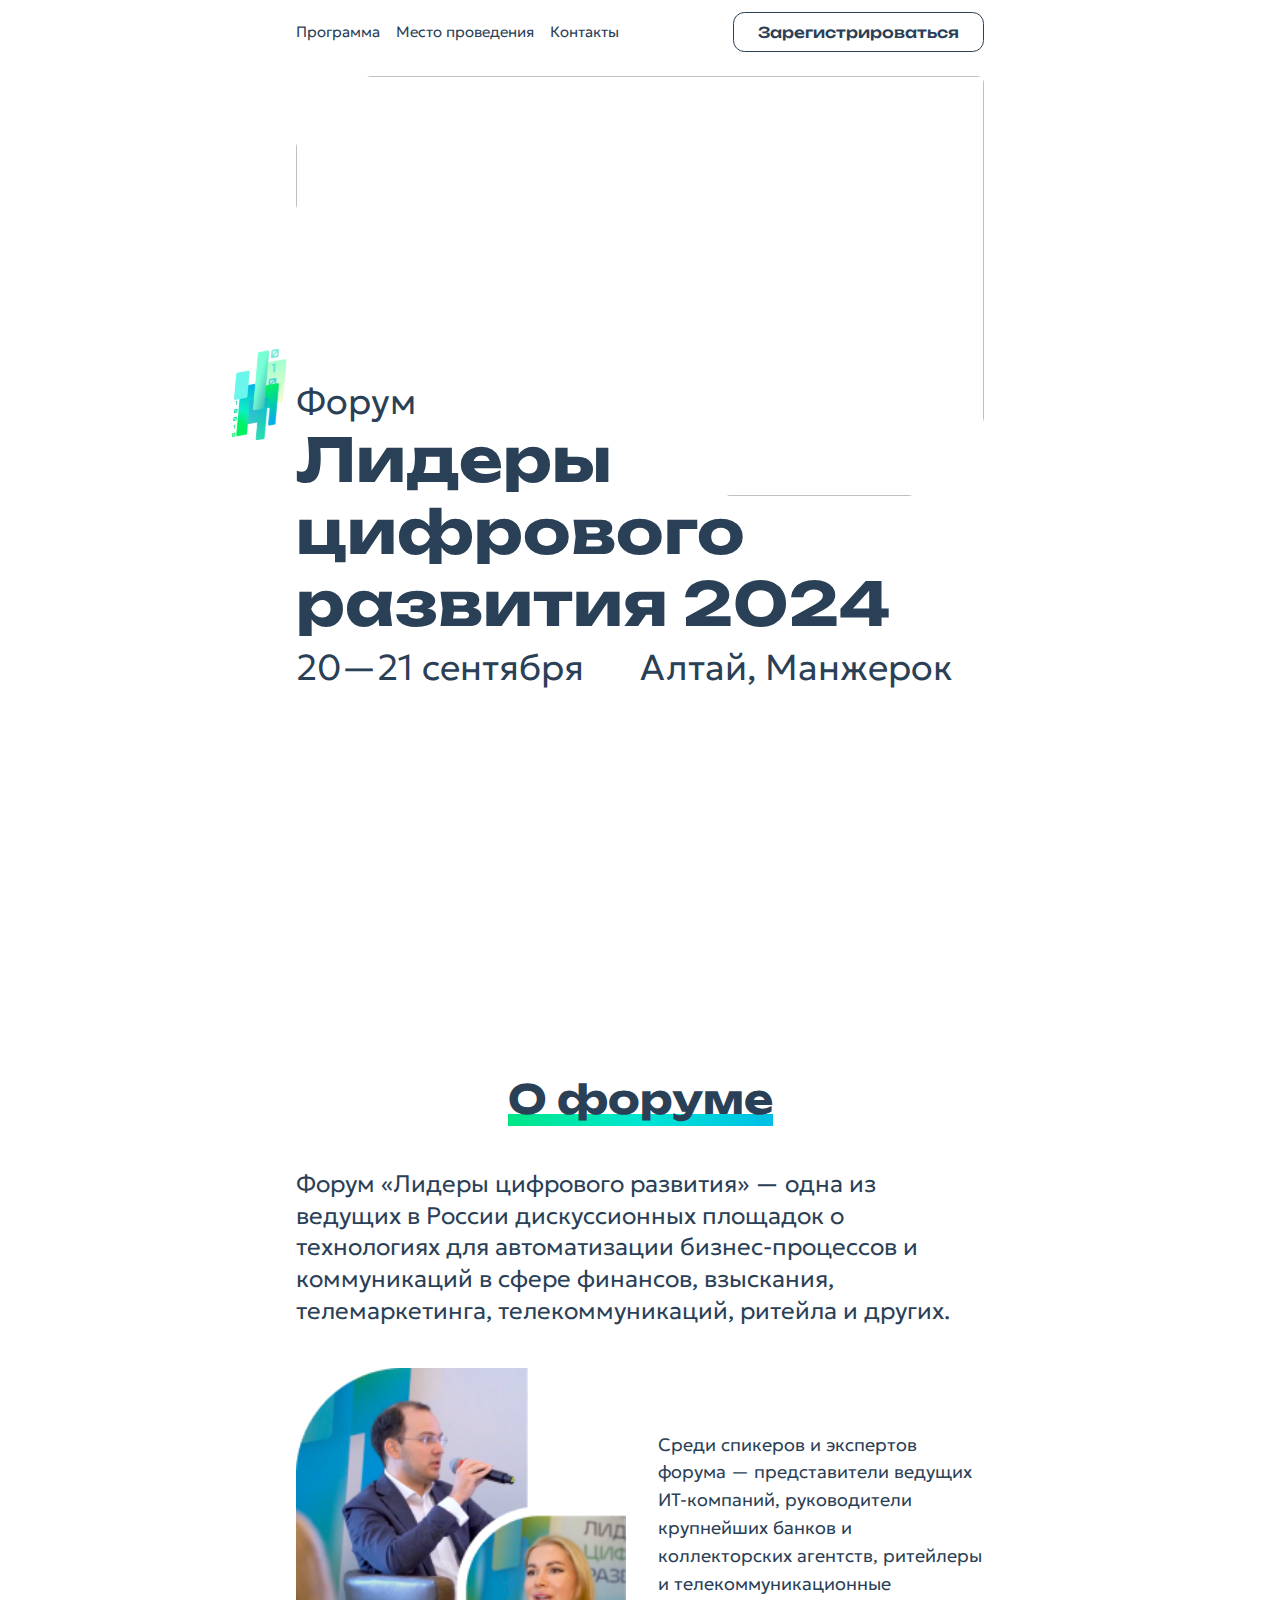
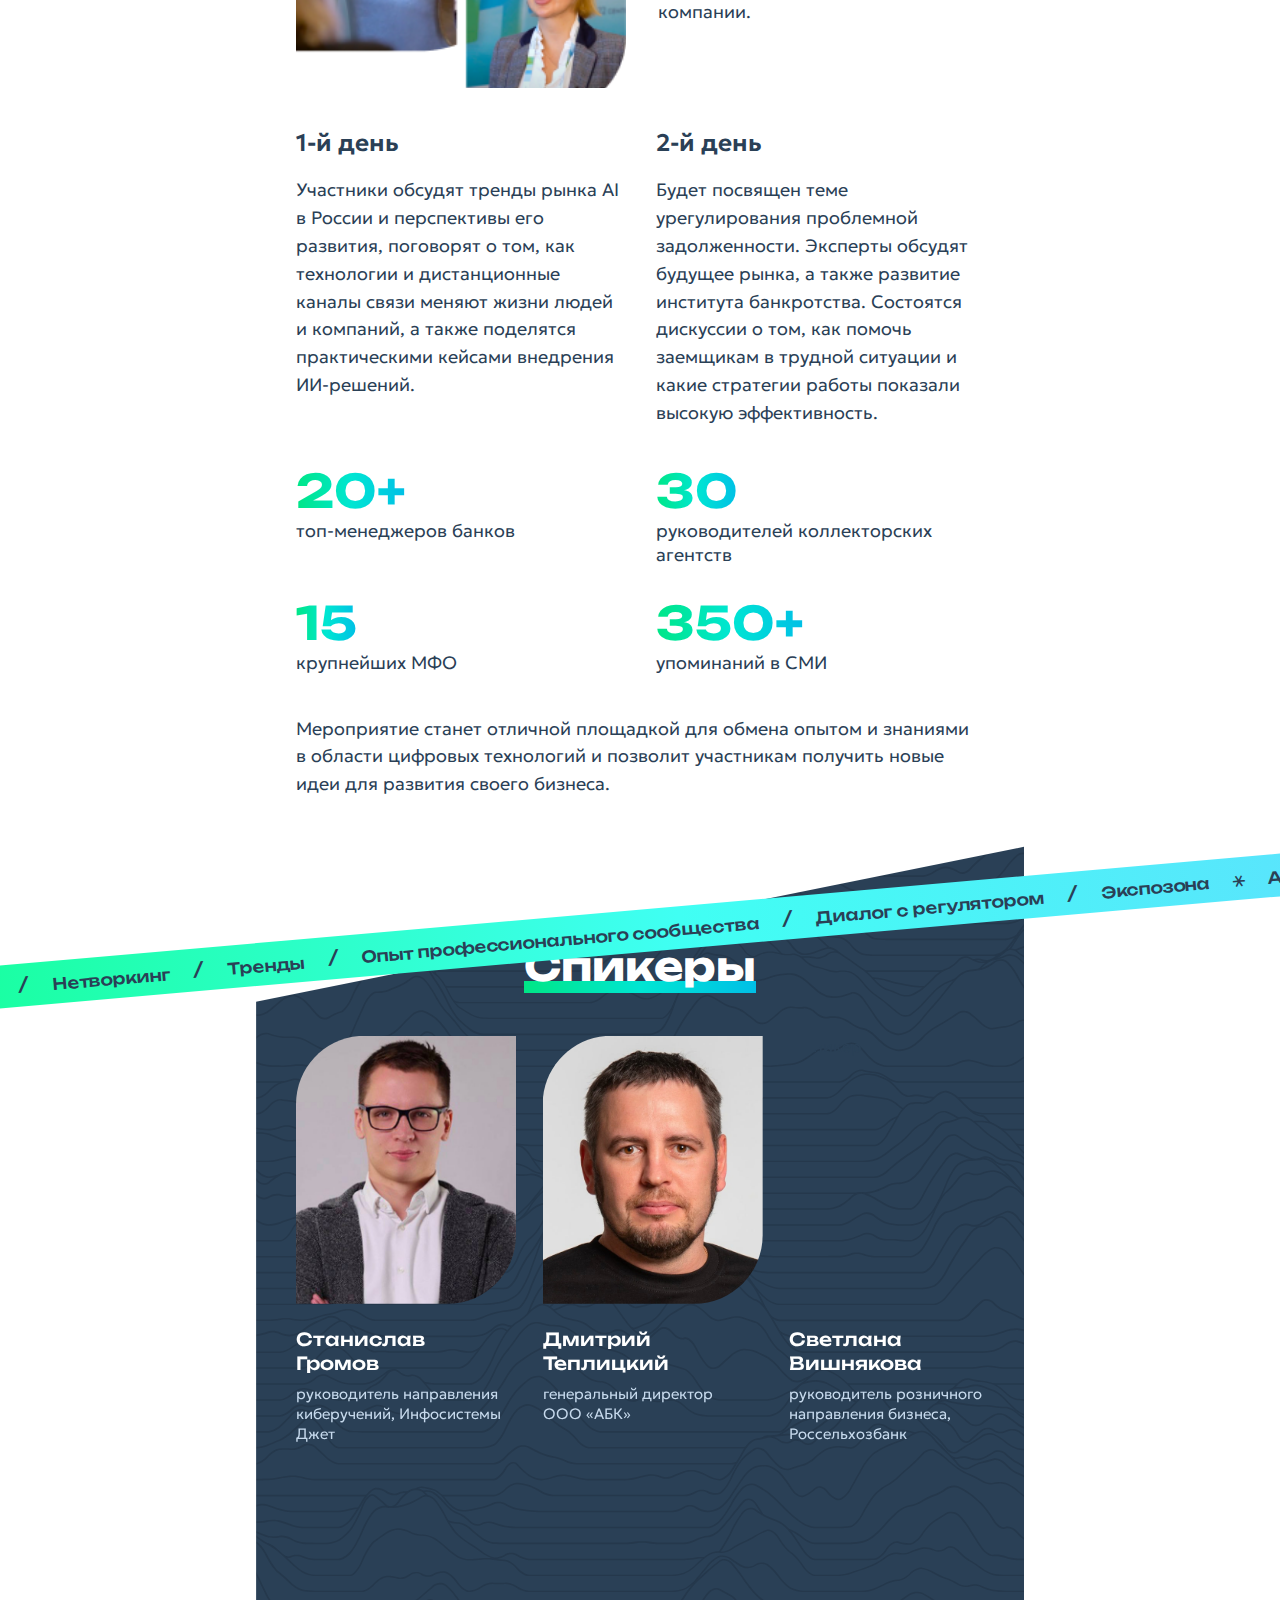
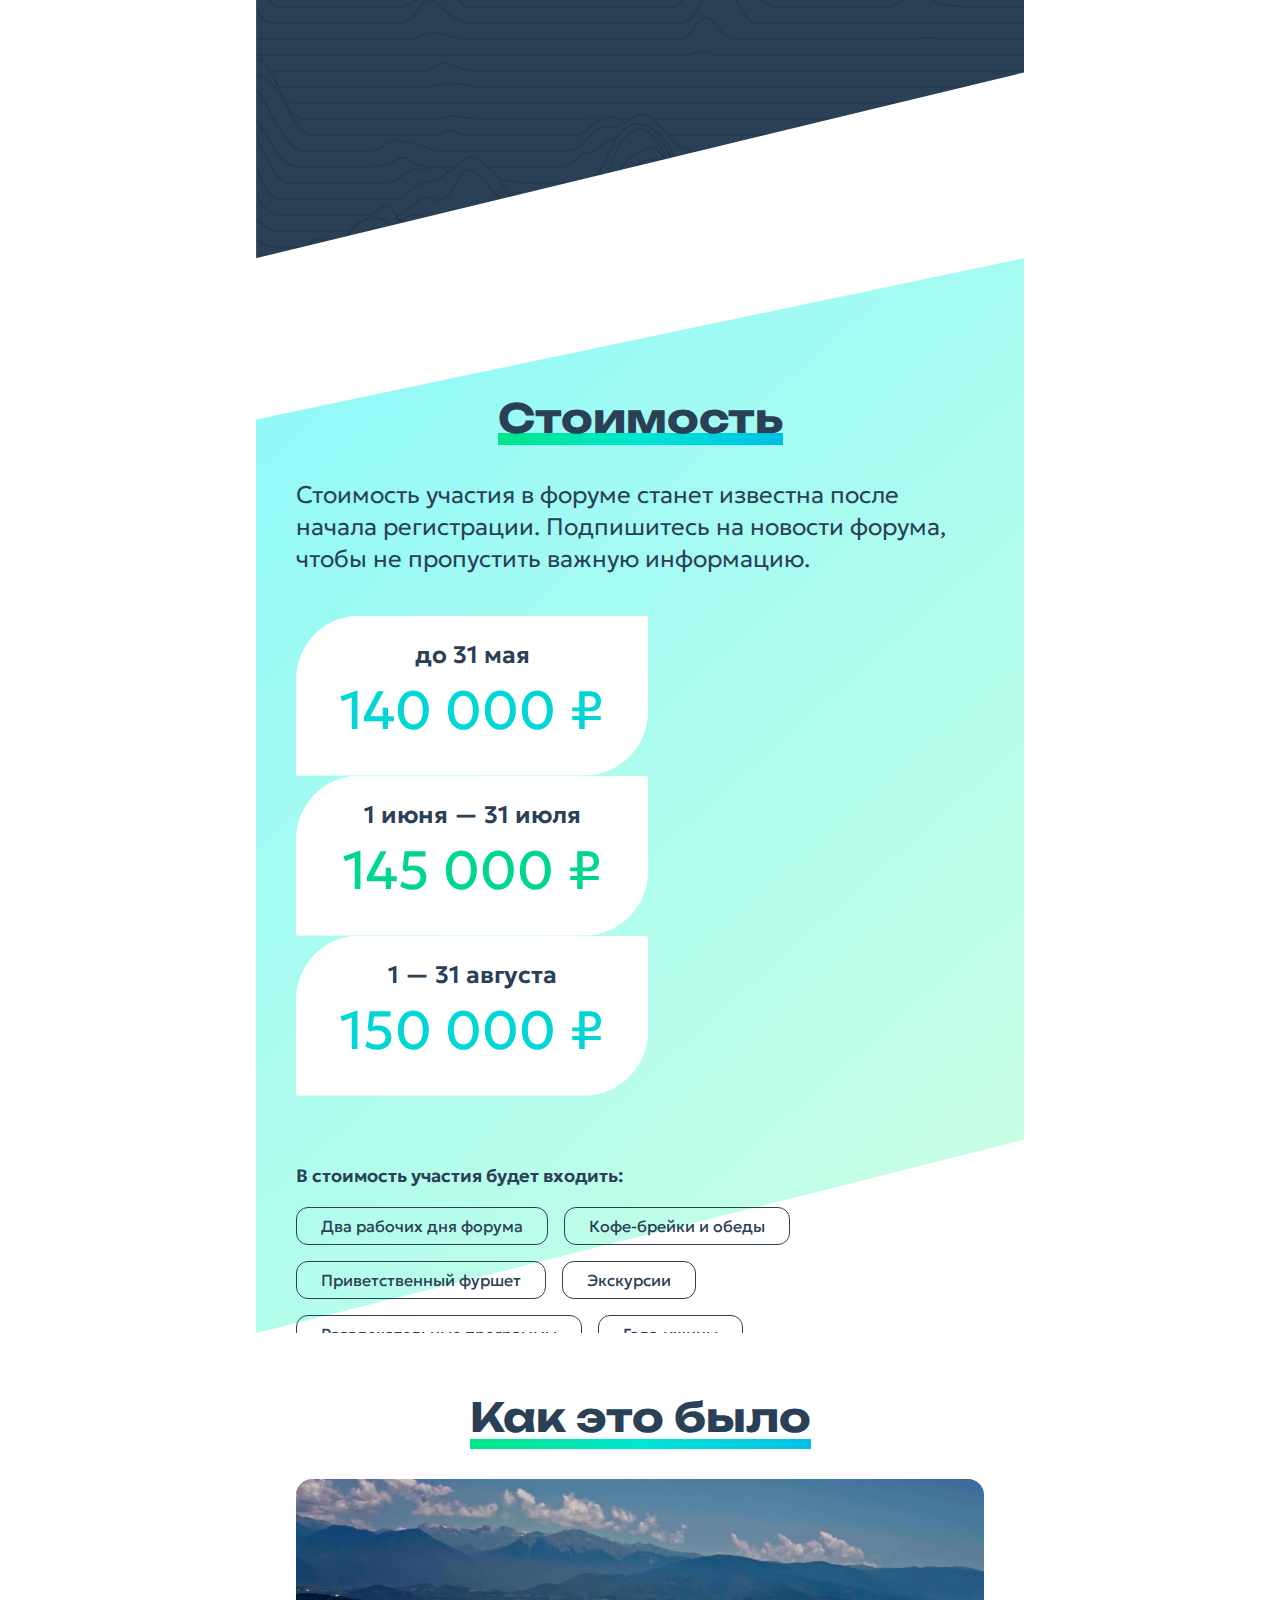
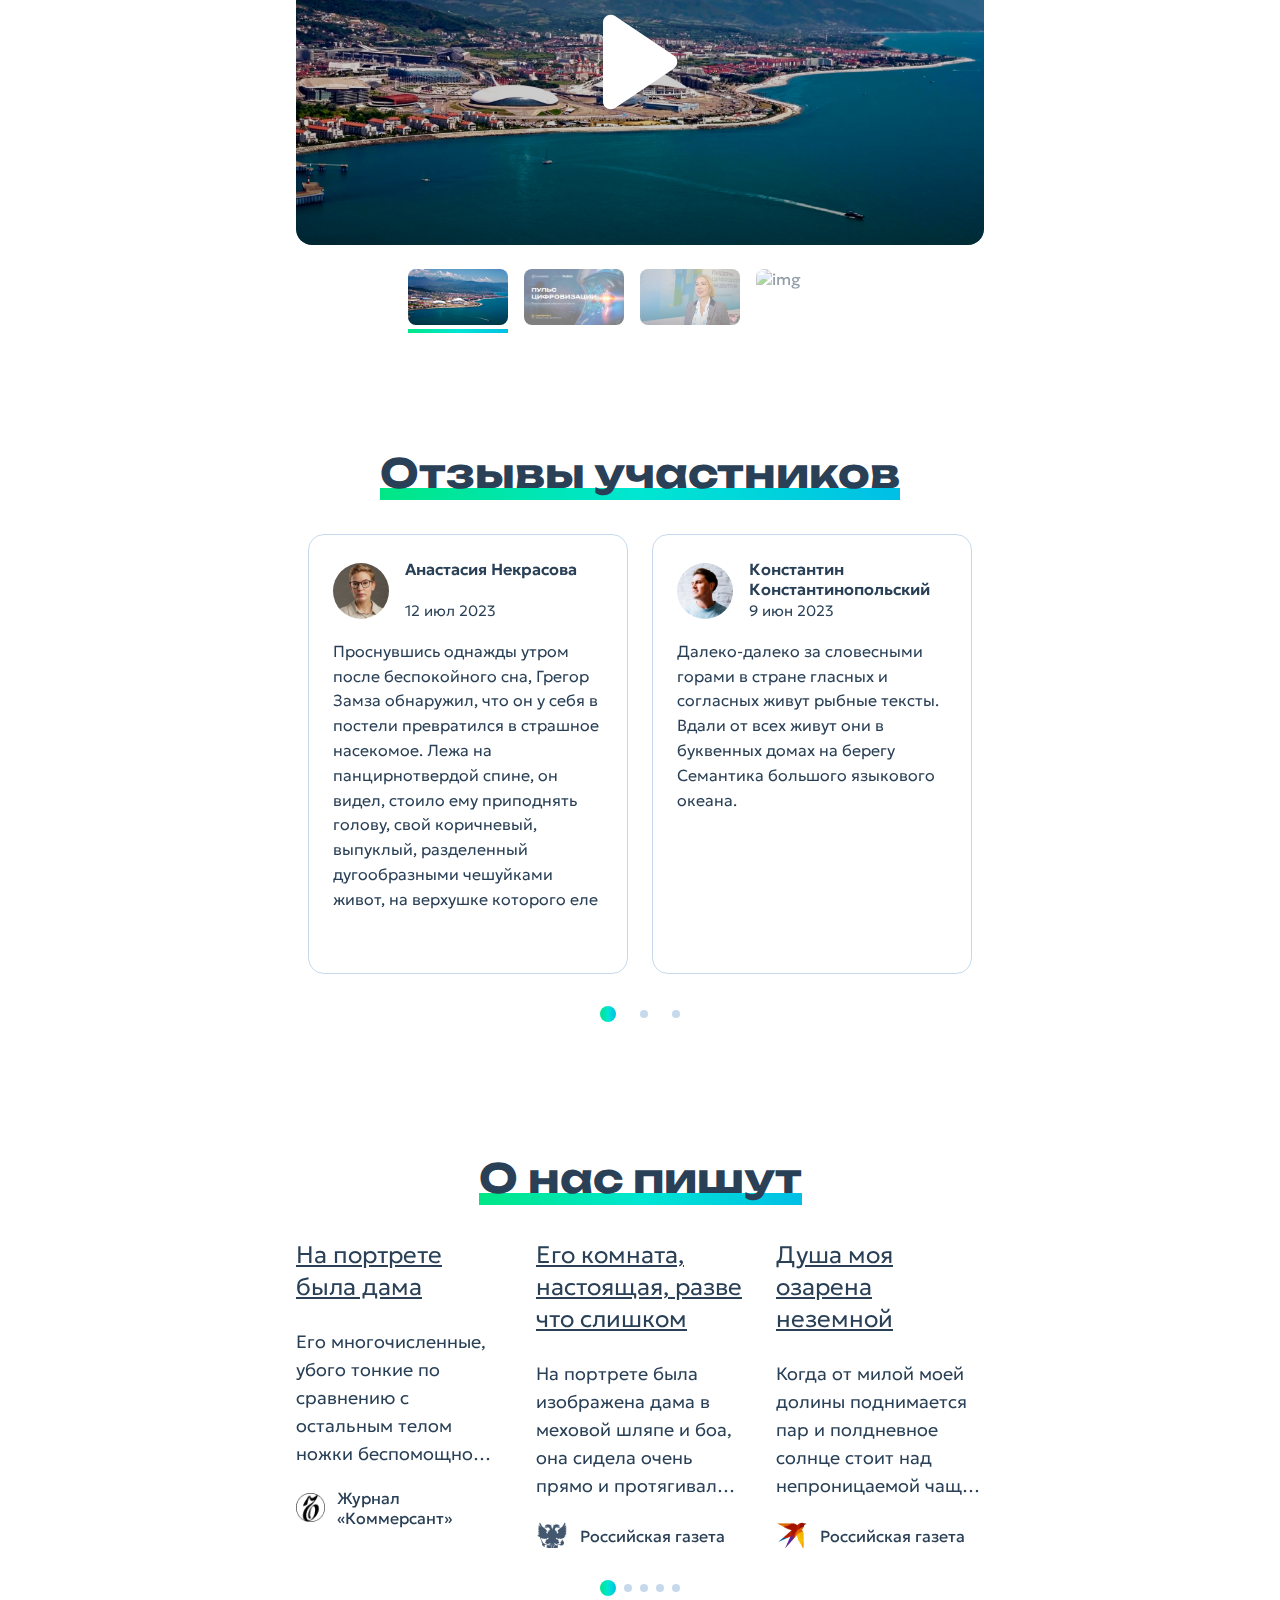
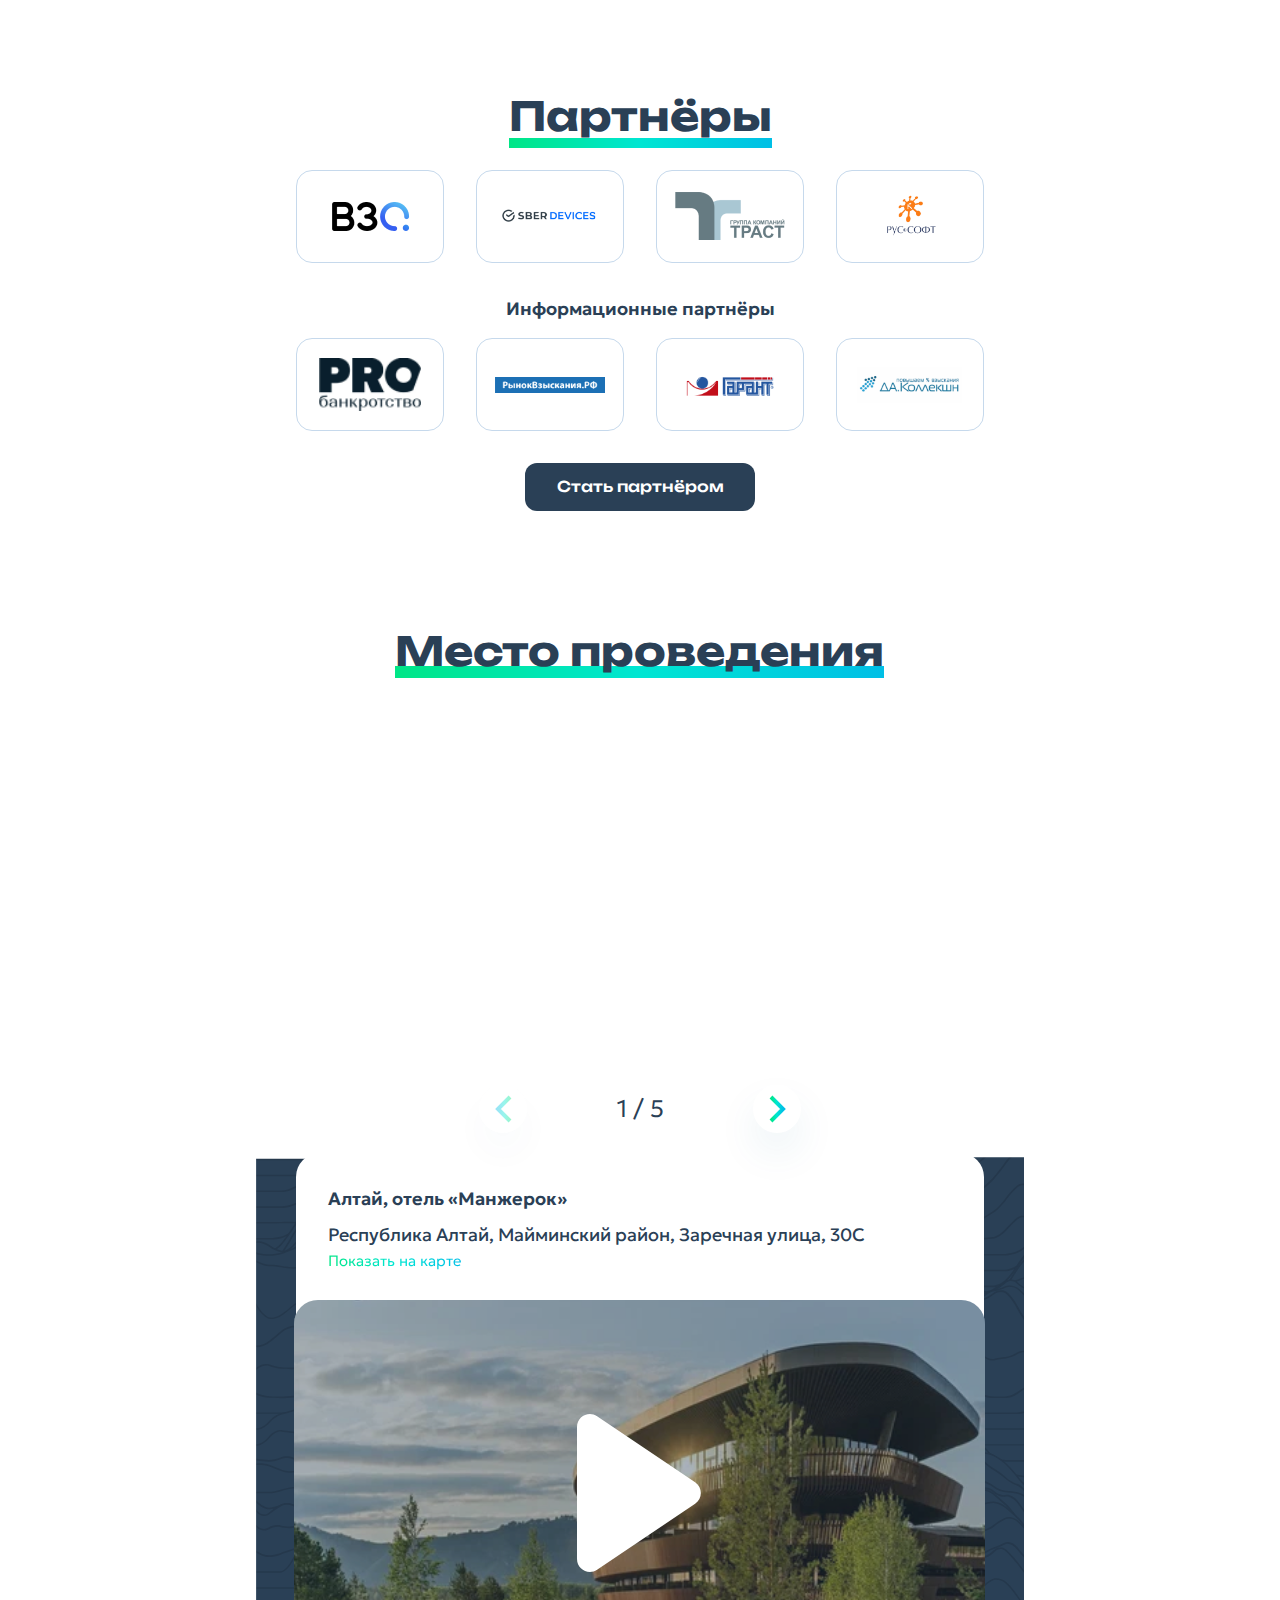
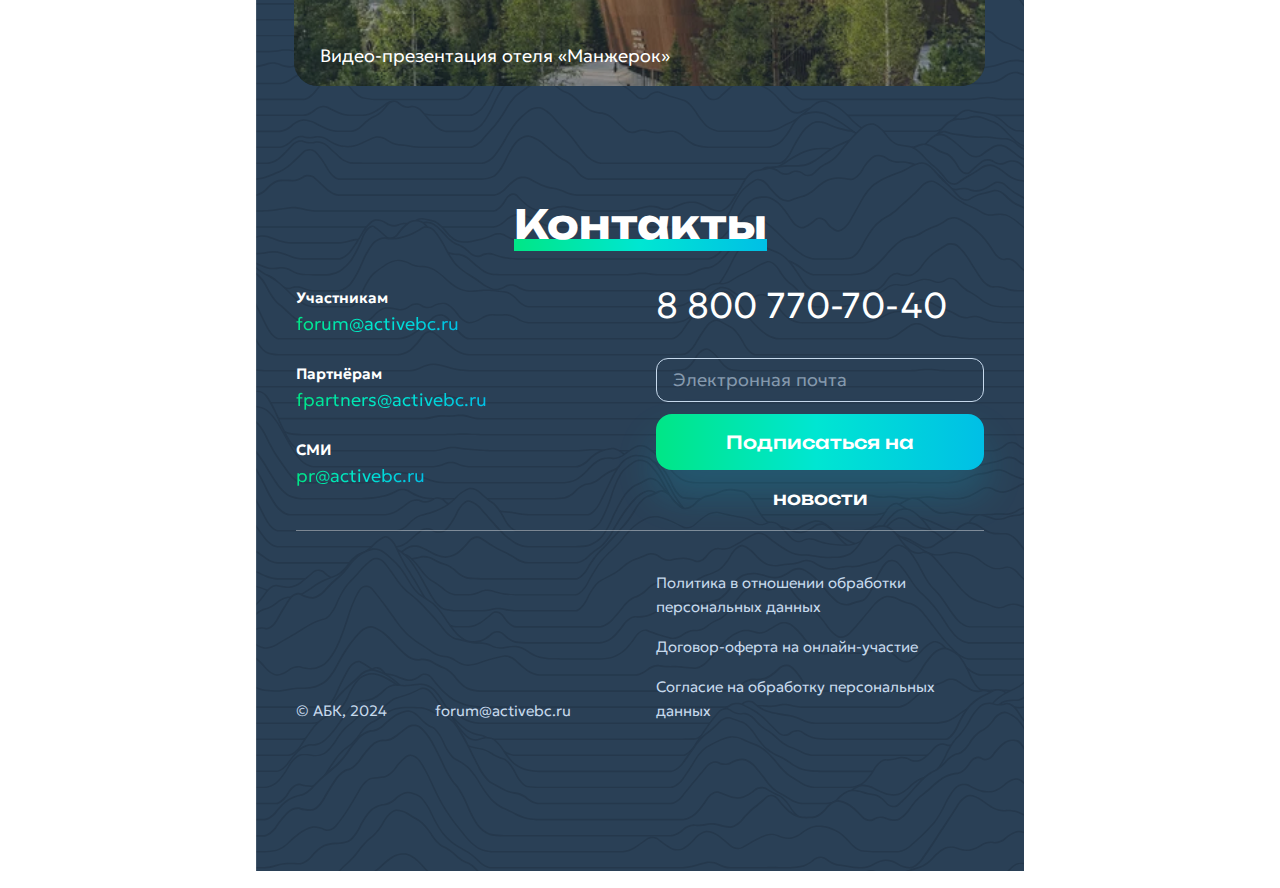
==== commit ebe82e5e: ".form-register correct, @media tablet base style" ====
--- a/index.html
+++ b/index.html
@@ -42,818 +42,43 @@
     </header>
     <!--// header -->
 
-    <section class="header decor-circle none">
-        <div class="container">
-            <!-- content -->
-            <div class="header__content">
-                <div class="header__text">
-                    <span>Форум</span>
-                    <div class="header__title">
-                        <h1 class="h1">Лидеры цифрового развития 2024</h1>
-                    </div>
-
-                    <div class="header__desc">
-                        <p>20—21 сентября</p>
-                        <p>Алтай, Манжерок</p>
-                    </div>
-                </div>
-                <div class="header__img">
-                  <img src="./img/header/header-bg.jpg" alt="">
-                </div>
-            </div>
-            <!--// content -->
-
-            <!-- btn -->
-            <div class="header__btn header__btn--none" id="header-btn">
-                <button class="btn-solid btn-solid--grad">Зарегистрироваться</button>
-            </div>
-            <!--// btn -->
-
-            <!-- timer -->
-            <div class="header__timer" id="header-timer">
-               
-                <div class="timer">
-                    <div class="timer-count">
-                        <div class="timer-count__text">
-                            <p>До начала регистрации:</p>
-                        </div>
-
-                        <!-- counter -->
-                        <div class="countdown" id="countdown">
-                            <ul class="time" data-countdown="2024-09-20 00:00:00">
-                                <li>
-                                    <span class="time__value" data-days="00">00</span>
-                                    <sapn class="time__unit">д</sapn>
-                                </li>
-                                <li>
-                                    <span class="time__value" data-hours="00">00</span>
-                                    <span class="time__unit">ч</span>
-                                </li>
-                                <li>
-                                    <span class="time__value" data-minutes="00">00</span>
-                                    <span class="time__unit">мин</span>
-                                </li>
-                            </ul>
-                        </div>
-                        <!--// counter -->
-                    </div>
-                    <div class="timer__form">
-
-                        <!-- form -->
-                        <form class="form">
-                            <legend class="form__title">
-                                Оставьте электронную почту, а&nbsp;мы&nbsp;напомним&nbsp;о&nbsp;начале&nbsp;регистрации и будем держать в курсе новостей
-                            </legend>
-                            <div class="form__group">
-                                <input type="text" class="form__input" placeholder="Электронная почта">
-                                <button class="btn-solid btn-solid--grad">Подписаться на новости</button>
-                            </div>
-                            
-                        </form>
-                        <!--// form -->
-                    </div>
-                </div>
+    <main class="main-page">
+        <section class="header decor-circle">
+            <div class="container">
+                <!-- content -->
+                <div class="header__content">
+                    <div class="header__text">
+                        <span>Форум</span>
+                        <div class="header__title">
+                            <h1 class="h1">Лидеры цифрового развития 2024</h1>
+                        </div>
+
+                        <div class="header__desc">
+                            <p>20—21 сентября</p>
+                            <p>Алтай, Манжерок</p>
+                        </div>
+                    </div>
+                    <div class="header__img">
+                    <img src="./img/header/header-bg.jpg" alt="">
+                    </div>
+                </div>
+                <!--// content -->
+
+                <!-- btn -->
+                <div class="header__btn header__btn--none" id="header-btn">
+                    <button class="btn-solid btn-solid--grad">Зарегистрироваться</button>
+                </div>
+                <!--// btn -->
+
+                <!-- timer -->
+                <div class="header__timer" id="header-timer">
                 
-            </div>
-            <!--// timer -->
-        </div>
-    </section>
-
-    <section class="forum decor-circle none">
-        <div class="container decor-polygon">
-
-            <!-- header -->
-            <div class="forum__header">
-                <h2 class="h2 grad-border">О форуме</h2>
-            </div>
-            <!--// header -->
-
-            <!-- row -->
-            <div class="forum__row">
-
-                <!-- aside -->
-                <aside class="forum__speakers">
-
-                    <!-- img -->
-                    <div class="forum__img-wrapper">
-                        <div class="forum__img">
-                            <img src="./img/forum/forum-img.png" alt="img">                                          
-                        </div>
-                    </div>
-                    <!--// img -->
-
-                    <div class="forum__note">
-                        <p>Среди спикеров и экспертов форума — представители ведущих ИТ-компаний, руководители крупнейших банков и коллекторских агентств, ритейлеры и телекоммуникационные компании.
-                        </p>
-                    </div>
-                </aside>
-                <!-- aside -->
-
-                <!-- article -->
-                <!-- mobile description -->
-                <h3 class="forum-text__desc forum-text__desc--mobile">
-                    Форум «Лидеры цифрового развития»&nbsp;&mdash; одна из ведущих в России дискуссионных площадок о технологиях для автоматизации бизнес-процессов и коммуникаций в сфере финансов, взыскания, телемаркетинга, телекоммуникаций, ритейла и других.
-                </h3>
-                <!-- mobile description -->
-
-                <article class="forum-text">
-                    <h3 class="forum-text__desc">
-                        Форум «Лидеры цифрового развития»&nbsp;&mdash; одна из ведущих в России дискуссионных площадок о технологиях для автоматизации бизнес-процессов и коммуникаций в сфере финансов, взыскания, телемаркетинга, телекоммуникаций, ритейла и других.
-                    </h3>
-
-                    <div class="forum-text__block">
-                        <h4>1-й день</h4>
-                        <p>Участники обсудят тренды рынка AI в России и перспективы его развития, поговорят о том, как технологии и дистанционные каналы связи меняют жизни людей и компаний, а также поделятся практическими кейсами внедрения ИИ-решений.
-                        </p>
-                    </div>
-
-                    <div class="forum-text__block">
-                        <h4>2-й день</h4>
-                        <p>Будет посвящен теме урегулирования проблемной задолженности. Эксперты обсудят будущее рынка, а также развитие института банкротства. Состоятся дискуссии о том, как помочь заемщикам в трудной ситуации и какие стратегии работы показали высокую эффективность.</p>
-                    </div>
-                </article>
-                <!--// article -->
-
-                <!-- aside -->
-                <aside class="forum__stat">
-                    <ul class="stat-grid">
-
-                            <!-- row -->
-                            <li>
-                                <span class="stat-grid__value grad-text">20+</span>
-                                <p class="stat-grid__text">топ-менеджеров банков</p>
-                            </li>
-                            <!--// row -->
-
-                            <!-- row -->
-                            <li>
-                                <span class="stat-grid__value grad-text">30</span>
-                                <p class="stat-grid__text">руководителей коллекторских агентств</p>
-                            </li>
-                            <!--// row -->
-
-                            <!-- row -->
-                            <li>
-                                <span class="stat-grid__value grad-text">15</span>
-                                <p class="stat-grid__text">крупнейших МФО</p>
-                            </li>
-                            <!--// row -->
-
-                            <!-- row -->
-                            <li>
-                                <span class="stat-grid__value grad-text">350+</span>
-                                <p class="stat-grid__text">упоминаний в&nbsp;СМИ</p>
-                            </li>
-                            <!--// row -->
-                    </ul>
-                </aside>
-                 <!--// aside -->
-
-            </div>
-            <!--// row -->
-            
-            <div class="forum__tooltip">
-                <p>Мероприятие станет отличной площадкой для обмена опытом и знаниями в области цифровых технологий и позволит участникам получить новые идеи для развития своего бизнеса.</p>
-            </div>
-        </div>
-    </section>
-
-    <section class="speakers clip-section clip-section--dark">
-
-        <svg class="speakers__tooltip" width="1518" height="48" viewBox="0 0 1440 200" fill="none" xmlns="http://www.w3.org/2000/svg">
-                <g transform="translate(-78 151.35) rotate(-5)" >
-                    <rect width="1727" height="48"  fill="url(#tooltip-grad)"/>
-                    <path id="path" d="M78 33L1727 33" stroke="transparent"/>
-                  
-                    <text class="speakers__tooltip-text">
-                        <textPath href="#path">
-                            <tspan>Аналитика</tspan>&frasl;
-                            <tspan>Нетворкинг</tspan>&frasl;
-                            <tspan>Тренды</tspan>&frasl;
-                            <tspan>Опыт профессионального сообщества</tspan>&frasl;
-                            <tspan>Диалог с регулятором</tspan>&frasl;
-                            <tspan>Экспозона</tspan>&#9913;
-                        </textPath>
-                    </text>
-                    <!-- <path d="M78.9018 173.69L75.7525 173.966L84.4582 149.112L87.6075 148.837L78.9018 173.69Z" fill="#2A4056"/>
-                    <path d="M1437.5 42.7822L1457.43 41.0391" stroke="#2A4056" stroke-width="2"/>
-                    <path d="M1439.8 35.4829L1455.12 48.3387" stroke="#2A4056" stroke-width="2"/> -->
-                </g>
-            <defs>
-            <linearGradient id="tooltip-grad" x1="-0.624818" y1="24" x2="1723.86" y2="-41.8811" gradientUnits="userSpaceOnUse">
-                <stop stop-color="#17FF9C"/>
-                <stop offset="0.489583" stop-color="#40FFF3"/>
-                <stop offset="1" stop-color="#60DEFF"/>
-            </linearGradient>
-            </defs>
-        </svg>
-
-        <div class="container">
-            <!-- badge -->
-            <div class="speakers__badge">
-                <p class="speakers__amount grad-text">30</p>
-                <p class="speakers__subtext">топ-спикеров</p>
-
-                <img src="./img/decor-svg/polygon-azure-one.svg" alt="polygon" class="decor-polygon">
-            </div>
-            <!-- badge -->
-
-            <!-- header -->
-            <div class="speakers__header">
-                <h2 class="h2 h2--light grad-border">Спикеры</h2>
-            </div>
-            <!--// header -->
-
-            <div class="slider-content">
-
-                <!-- swiper controls -->
-                <button class="slider-arrow slider-arrow__prev" id="slider-speakers-prev">
-                    <img src="./img/sliders/arrow-left.svg" alt="prev">
-                </button>
-                <button class="slider-arrow slider-arrow__next" id="slider-speakers-next">
-                    <img src="./img/sliders/arrow-right.svg" alt="next">
-                </button> 
-                <!-- swiper controls -->
-
-                <!-- slider main container -->
-                <div class="swiper slider-speakers" id="slider-speakers">
-
-                    <!-- Additional required wrapper -->
-                    <div class="swiper-wrapper">
-
-                        <!-- slider -->
-                        <div class="swiper-slide slider-speakers__item">
-                            <!-- img -->
-                            <div class="slider-speakers__img">
-                                <img src="./img/speakers/speaker-01.jpg" alt="спикер">
-                            </div>
-                            <!--// img -->
-
-                            <div class="slider-speakers__text">
-                                <div class="slider-speakers__title">
-                                    <h3 class="h3">Станислав Громов</h3>
-                                </div>
-                                
-                                <div class="slider-speakers__desc">
-                                    <p>руководитель направления киберучений, Инфосистемы Джет</p>
-                                </div>
-                            </div>
-                        </div>
-                        <!--// slider -->
-
-                        <!-- slider -->
-                        <div class="swiper-slide slider-speakers__item">
-                            <!-- img -->
-                            <div class="slider-speakers__img">
-                                <img src="./img/speakers/speaker-02.jpg" alt="спикер">
-                            </div>
-                            <!--// img -->
-
-                            <div class="slider-speakers__text">
-                                <div class="slider-speakers__title">
-                                    <h3 class="h3">Дмитрий Теплицкий</h3>
-                                </div>
-                                
-                                <div class="slider-speakers__desc">
-                                    <p>генеральный директор ООО «АБК»</p>
-                                </div>
-                            </div>
-                        </div>
-                        <!--// slider -->
-
-                        <!-- slider -->
-                        <div class="swiper-slide slider-speakers__item">
-                            <!-- img -->
-                            <div class="slider-speakers__img">
-                                <img src="./img/speakers/speaker-03.jpg" alt="спикер">
-                            </div>
-                            <!--// img -->
-
-                            <div class="slider-speakers__text">
-                                <div class="slider-speakers__title">
-                                    <h3 class="h3">Светлана Вишнякова</h3>
-                                </div>
-                               
-                                <div class="slider-speakers__desc">
-                                    <p>руководитель розничного направления бизнеса, Россельхозбанк</p>
-                                </div>
-                            </div>
-                        </div>
-                        <!--// slider -->
-
-                        <!-- slider -->
-                        <div class="swiper-slide slider-speakers__item">
-                            <!-- img -->
-                            <div class="slider-speakers__img">
-                                <img src="./img/speakers/speaker-04.jpg" alt="спикер">
-                            </div>
-                            <!--// img -->
-
-                            <div class="slider-speakers__text">
-                                <div class="slider-speakers__title">
-                                    <h3 class="h3">Екатерина Снигирь</h3>
-                                </div>
-                                
-                                <div class="slider-speakers__desc">
-                                    <p>вице-президент по партнерским программам, Ингосстрах</p>
-                                </div>
-                            </div>
-                        </div>
-                        <!--// slider -->
-
-                        <!-- slider -->
-                        <div class="swiper-slide slider-speakers__item">
-                            <!-- img -->
-                            <div class="slider-speakers__img">
-                                <img src="./img/speakers/speaker-01.jpg" alt="спикер">
-                            </div>
-                            <!--// img -->
-
-                            <div class="slider-speakers__text">
-                                <div class="slider-speakers__title">
-                                    <h3 class="h3">Станислав Громов</h3>
-                                </div>
-                                
-                                <div class="slider-speakers__desc">
-                                    <p>руководитель направления киберучений, Инфосистемы Джет</p>
-                                </div>
-                            </div>
-                        </div>
-                        <!--// slider -->
-
-                        <!-- slider -->
-                        <div class="swiper-slide slider-speakers__item">
-                            <!-- img -->
-                            <div class="slider-speakers__img">
-                                <img src="./img/speakers/speaker-02.jpg" alt="спикер">
-                            </div>
-                            <!--// img -->
-
-                            <div class="slider-speakers__text">
-                                <div class="slider-speakers__title">
-                                    <h3 class="h3">Дмитрий Теплицкий</h3>
-                                </div>
-                                
-                                <div class="slider-speakers__desc">
-                                    <p>генеральный директор ООО «АБК»</p>
-                                </div>
-                            </div>
-                        </div>
-                        <!--// slider -->
-
-                        <!-- slider -->
-                        <div class="swiper-slide slider-speakers__item">
-                            <!-- img -->
-                            <div class="slider-speakers__img">
-                                <img src="./img/speakers/speaker-03.jpg" alt="спикер">
-                            </div>
-                            <!--// img -->
-
-                            <div class="slider-speakers__text">
-                                <div class="slider-speakers__title">
-                                    <h3 class="h3">Светлана Вишнякова</h3>
-                                </div>
-                               
-                                <div class="slider-speakers__desc">
-                                    <p>руководитель розничного направления бизнеса, Россельхозбанк</p>
-                                </div>
-                            </div>
-                        </div>
-                        <!--// slider -->
-
-                        <!-- slider -->
-                        <div class="swiper-slide slider-speakers__item">
-                            <!-- img -->
-                            <div class="slider-speakers__img">
-                                <img src="./img/speakers/speaker-04.jpg" alt="спикер">
-                            </div>
-                            <!--// img -->
-
-                            <div class="slider-speakers__text">
-                                <div class="slider-speakers__title">
-                                    <h3 class="h3">Екатерина Снигирь</h3>
-                                </div>
-                                
-                                <div class="slider-speakers__desc">
-                                    <p>вице-президент по партнерским программам, Ингосстрах</p>
-                                </div>
-                            </div>
-                        </div>
-                        <!--// slider -->
-                    </div>
-
-                     <!-- pagination -->
-                     <div class="swiper-pagination slider-speakers__pagination" id="slider-speakers__pagination">
-                        <button class="slider-pagination"></button>
-                        <button class="slider-pagination"></button>
-                        <button class="slider-pagination"></button>
-                        <button class="slider-pagination"></button>
-                        <button class="slider-pagination"></button>
-                    </div>
-                    <!--// pagination -->
-
-                </div>
-
-            </div>
-           
-        </div>
-    </section>
-
-    <section class="program decor-circle none" id="program">
-        <div class="container">
-            
-            <!-- header -->
-            <div class="program__header">
-                <h2 class="h2 grad-border">Программа</h2>
-            </div>
-            <!--// header -->
-
-            <!-- tab wrapper -->
-            <div class="tab">
-
-                <!-- tab -->
-                <div class="tab__nav">
-                    <button class="tab__btn" type="button" data-tab="#tab-1">20 сентября</button>
-                    <button class="tab__btn" type="button" data-tab="#tab-2">21 сентября</button>
-                </div>
-
-                <!-- tab content -->
-                <div class="tab__content">
-
-                    <!-- tab block -->
-                    <div class="tab-block" id="tab-1">
-                        <!-- row -->
-                        <ul class="tab-block__row">
-                            <!-- column -->
-                            <li class="tab-block__column" data-name="accordeon-title">
-                                <span class="tab-block__time">09:30—11:10</span>
-                                <h3 class="tab-block__title">Технологии vs новая реальность. Как рынок реагирует на вызовы последних лет.</h3>
-
-                                <!-- arrow -->
-                                <div class="tab-block__btn">
-                                    <svg class="tab-arrow">
-                                        <use href="./img/icons/svgSprite.svg#tab-arrow"></use>
-                                    </svg>
-                                </div>
-                                <!-- arrow -->
-                            </li>
-                            <!-- column -->
-
-                            <li class="tab-block__column tab-block__column--hidden">
-                                <!-- list -->
-                                <ul class="tab-block__list">
-                                    <!-- line -->
-                                    <li class="tab-block__line">
-                                        <h4 class="tab-block__name">Станислав Громов</h4>
-                                        <div class="tab-block__desc">
-                                            <p>руководитель направления киберучений, Инфосистемы Джет</p>
-                                        </div>
-                                    </li>
-                                    <!--// line -->
-
-                                    <!-- line -->
-                                    <li class="tab-block__line">
-                                        <h4 class="tab-block__name">Дмитрий Антипов</h4>
-                                        <div class="tab-block__desc">
-                                            <p>архитектор платформы по разметке данных Elementary</p>
-                                        </div>
-                                    </li>
-                                    <!--// line -->
-
-                                    <!-- line -->
-                                    <li class="tab-block__line">
-                                        <h4 class="tab-block__name">Елена Мимоглядова</h4>
-                                        <div class="tab-block__desc">
-                                            <p>Центр регулирования AI</p>
-                                        </div>
-                                    </li>
-                                    <!--// line -->
-
-                                     <!-- line -->
-                                     <li class="tab-block__line">
-                                        <h4 class="tab-block__name">Юлия Кравченко</h4>
-                                        <div class="tab-block__desc">
-                                            <p>исполнительный директор, CPO SaluteSpeech, SberDevices</p>
-                                        </div>
-                                    </li>
-                                    <!--// line -->
-
-                                    <!-- line -->
-                                    <li class="tab-block__line">
-                                        <h4 class="tab-block__name">Светлана Сафронова</h4>
-                                        <div class="tab-block__desc">
-                                            <p>управляющий директор, руководитель управления b2b продуктами, SberDevices</p>
-                                        </div>
-                                    </li>
-                                    <!--// line -->
-
-                                    <!-- line -->
-                                    <li class="tab-block__line">
-                                        <h4 class="tab-block__name">Анна Шведова</h4>
-                                        <div class="tab-block__desc">
-                                            <p>руководитель направление бизнес-решений ИТ-компании SimbirSoft</p>
-                                        </div>
-                                    </li>
-                                    <!--// line -->
-
-                                    <!-- line -->
-                                    <li class="tab-block__line">
-                                        <h4 class="tab-block__name">Сергей Кржановский</h4>
-                                        <div class="tab-block__desc">
-                                            <p>вице-президент по грантам, экспертизе и тендерной деятельности, управляющий директор фонда «Сколково»</p>
-                                        </div>
-                                    </li>
-                                    <!--// line -->
-                                </ul>
-                                <!-- list -->
-                            </li>
-                        </ul>
-                        <!--// row -->
-
-                        <!-- row -->
-                        <ul class="tab-block__row">
-                            <!-- column -->
-                            <li class="tab-block__column" data-name="accordeon-title">
-                                <span class="tab-block__time">11:30—12:50</span>
-                                <h3 class="tab-block__title">Новый ландшафт индустрий. Презентация лучших практик.</h3>
-
-                                <!-- arrow -->
-                                <span class="tab-block__btn ">
-                                    <svg class="tab-arrow">
-                                        <use href="./img/icons/svgSprite.svg#tab-arrow"></use>
-                                    </svg>
-                                </span>
-                                <!-- arrow -->
-                            </li>
-                            <!--// column -->
-
-                            <!-- column -->
-                            <li class="tab-block__column tab-block__column--hidden">
-                                <!-- list -->
-                                <ul class="tab-block__list">
-                                    <!-- line -->
-                                    <li class="tab-block__line">
-                                        <h4 class="tab-block__name">Светлана Вишнякова</h4>
-                                        <div class="tab-block__desc">
-                                            <p>руководитель розничного направления бизнеса, Россельхозбанк</p>
-                                        </div>
-                                    </li>
-                                    <!--// line -->
-
-                                    <!-- line -->
-                                    <li class="tab-block__line">
-                                        <h4 class="tab-block__name">Сергей Марков</h4>
-                                        <div class="tab-block__desc">
-                                            <p>руководитель управления экспериментальных систем машинного обучения, SberDevices</p>
-                                        </div>
-                                    </li>
-                                    <!--// line -->
-
-                                    <!-- line -->
-                                    <li class="tab-block__line">
-                                        <h4 class="tab-block__name">Екатерина Снигирь</h4>
-                                        <div class="tab-block__desc">
-                                            <p>вице-президент по партнерским программам, Ингосстрах</p>
-                                        </div>
-                                    </li>
-                                    <!--// line -->
-
-                                    <!-- line -->
-                                    <li class="tab-block__line">
-                                        <h4 class="tab-block__name">Алла Бондаренко</h4>
-                                        <div class="tab-block__desc">
-                                            <p>генеральный управляющий ТанукиFamily</p>
-                                        </div>
-                                    </li>
-                                    <!--// line -->
-
-                                    <!-- line -->
-                                    <li class="tab-block__line">
-                                        <h4 class="tab-block__name">Екатерина Потапова</h4>
-                                        <div class="tab-block__desc">
-                                            <p>директор по развитию бизнеса, Центр коммуникаций VOXYS</p>
-                                        </div>
-                                    </li>
-                                    <!--// line -->
-                                </ul>
-                                <!-- list -->
-                            </li>
-                            <!--// column -->
-                        </ul>
-                        <!--// row -->
-                        
-                    </div>
-                    <!--// tab block -->
-
-                     <!-- tab block -->
-                    <div class="tab-block" id="tab-2">
-                        <!-- row -->
-                        <ul class="tab-block__row">
-                            <!-- column -->
-                            <li class="tab-block__column" data-name="accordeon-title">
-                                <span class="tab-block__time">09:30—10:55</span>
-                                <h3 class="tab-block__title">Переломный момент на рынке взыскания. Системные вызовы и треки дальнейшего развития</h3>
-
-                                <!-- arrow -->
-                                <span class="tab-block__btn ">
-                                    <svg class="tab-arrow">
-                                        <use href="./img/icons/svgSprite.svg#tab-arrow"></use>
-                                    </svg>
-                                </span>
-                                <!-- arrow -->
-                            </li>
-                            <!--// column -->
-
-                             <!-- column -->
-                            <li class="tab-block__column tab-block__column--hidden">
-
-                                <!-- list -->
-                                <ul class="tab-block__list">
-                                    <!-- line -->
-                                    <li class="tab-block__line">
-                                        <h4 class="tab-block__name">Алексей Чирков</h4>
-                                        <div class="tab-block__desc">
-                                            <p>начальник управления регулирования службы по защите прав потребителей и обеспечению доступности финансовых услуг, Центральный банк РФ</p>
-                                        </div>
-                                    </li>
-                                    <!--// line -->
-
-                                    <!-- line -->
-                                    <li class="tab-block__line">
-                                        <h4 class="tab-block__name">Игорь Савенко</h4>
-                                        <div class="tab-block__desc">
-                                            <p>заместитель директора ФССП, заместитель главного судебного пристава РФ</p>
-                                        </div>
-                                    </li>
-                                    <!--// line -->
-
-                                    <!-- line -->
-                                    <li class="tab-block__line">
-                                        <h4 class="tab-block__name">Денис Кузнецов</h4>
-                                        <div class="tab-block__desc">
-                                            <p>директор дивизиона «Розничное взыскание и урегулирование», Сбер</p>
-                                        </div>
-                                    </li>
-                                    <!--// line -->
-
-                                    <!-- line -->
-                                    <li class="tab-block__line">
-                                        <h4 class="tab-block__name">Евгений Новиков</h4>
-                                        <div class="tab-block__desc">
-                                            <p>руководитель департамента финансового урегулирования, вице-президент ВТБ</p>
-                                        </div>
-                                    </li>
-                                    <!--// line -->
-
-                                    <!-- line -->
-                                    <li class="tab-block__line">
-                                        <h4 class="tab-block__name">Евгений Акимов</h4>
-                                        <div class="tab-block__desc">
-                                            <p>старший управляющий директор, начальник управления принудительного взыскания и банкротства, Сбер</p>
-                                        </div>
-                                    </li>
-                                    <!--// line -->                        
-                                </ul>
-                                <!-- list -->
-
-                            </li>
-                            <!--// column -->
-                        </ul>
-                        <!--// row -->
-
-                        <!-- row -->
-                        <ul class="tab-block__row">
-                            <!-- column -->
-                            <li class="tab-block__column" data-name="accordeon-title">
-                                <span class="tab-block__time">11:05—13:10</span>
-                                <h3 class="tab-block__title">Лучшие практики в урегулировании</h3>
-
-                                <!-- arrow -->
-                                <span class="tab-block__btn ">
-                                    <svg class="tab-arrow">
-                                        <use href="./img/icons/svgSprite.svg#tab-arrow"></use>
-                                    </svg>
-                                </span>
-                                <!-- arrow -->
-                            </li>
-                            <!--// column -->
-
-                            <!-- column -->
-                            <li class="tab-block__column tab-block__column--hidden">
-                                <!-- list -->
-                                <ul class="tab-block__list">
-                                    <!-- line -->
-                                    <li class="tab-block__line">
-                                        <h4 class="tab-block__name">Анна Горячева</h4>
-                                        <div class="tab-block__desc">
-                                            <p>первый вице-президент, Газпромбанк</p>
-                                        </div>
-                                    </li>
-                                    <!--// line -->     
-                                    
-                                    <!-- line -->
-                                    <li class="tab-block__line">
-                                        <h4 class="tab-block__name">Илья Курцев</h4>
-                                        <div class="tab-block__desc">
-                                            <p>директор Центра кредитного контроля, Ростелеком</p>
-                                        </div>
-                                    </li>
-                                    <!--// line --> 
-
-                                    <!-- line -->
-                                    <li class="tab-block__line">
-                                        <h4 class="tab-block__name">Федор Дзуцев</h4>
-                                        <div class="tab-block__desc">
-                                            <p>руководитель управления взыскания задолженности, МИГ кредит</p>
-                                        </div>
-                                    </li>
-                                    <!--// line --> 
-
-                                    <!-- line -->
-                                    <li class="tab-block__line">
-                                        <h4 class="tab-block__name">Евгений Сеньковский</h4>
-                                        <div class="tab-block__desc">
-                                            <p>директор департамента по работе с просроченной задолженностью, Росбанк</p>
-                                        </div>
-                                    </li>
-                                    <!--// line --> 
-
-                                    <!-- line -->
-                                    <li class="tab-block__line">
-                                        <h4 class="tab-block__name">Андрей Савгуров</h4>
-                                        <div class="tab-block__desc">
-                                            <p>руководитель департамента аналитики и рисков, ID Collect</p>
-                                        </div>
-                                    </li>
-                                    <!--// line --> 
-
-                                    <!-- line -->
-                                    <li class="tab-block__line">
-                                        <h4 class="tab-block__name">Дмитрий Теплицкий</h4>
-                                        <div class="tab-block__desc">
-                                            <p>генеральный директор ООО «АБК»</p>
-                                        </div>
-                                    </li>
-                                    <!--// line --> 
-                        
-                                </ul>
-                                <!-- list -->
-                            </li>
-                            <!--// column -->
-                        </ul>
-                        <!--// row -->
-
-                        <!-- row -->
-                        <ul class="tab-block__row">
-                            <!-- column -->
-                            <li class="tab-block__column">
-                                <span class="tab-block__time">13:25—14:05</span>
-                                <h3 class="tab-block__title">Фасилитационная сессия «Раздолжнители»</h3>
-                                
-                                <!-- arrow -->
-                                <span class="tab-block__btn ">
-                                    <svg class="tab-arrow">
-                                        <use href="./img/icons/svgSprite.svg#tab-arrow"></use>
-                                    </svg>
-                                </span>
-                                <!-- arrow -->
-                            </li>
-                            <!--// column -->
-                        </ul>
-                        <!--// row -->
-                        
-                    </div>
-                    <!--// block -->
-                </div>
-                <!--// tab content -->
-            </div>
-             <!-- tab wrapper -->
-
-        </div>
-    </section>
-
-    <section class="cost clip-section clip-section--light none">
-            <div class="container ">
-
-                <!-- header -->
-                <div class="cost__header">
-                    <h2 class="h2 grad-border">Стоимость</h2>
-                </div>
-                <!--// header -->
-
-                <div class="cost__desc">
-                    <p class="cost__text">Стоимость участия в форуме станет известна после начала регистрации. Подпишитесь на новости форума, чтобы не пропустить важную информацию.</p>
-                    <p class="cost__text cost__text--none">Чем раньше регистрируетесь, тем дешевле участие:</p>
-                </div>
-
-                <!-- timer -->
-                <div class="cost__timer">
-                    <div class="timer timer--outline">
+                    <div class="timer">
                         <div class="timer-count">
                             <div class="timer-count__text">
                                 <p>До начала регистрации:</p>
                             </div>
-        
+
                             <!-- counter -->
                             <div class="countdown" id="countdown">
                                 <ul class="time" data-countdown="2024-09-20 00:00:00">
@@ -874,1017 +99,1811 @@
                             <!--// counter -->
                         </div>
                         <div class="timer__form">
-        
+
                             <!-- form -->
-                            <div class="form">
+                            <form class="form">
+                                <legend class="form__title">
+                                    Оставьте электронную почту, а&nbsp;мы&nbsp;напомним&nbsp;о&nbsp;начале&nbsp;регистрации и будем держать в курсе новостей
+                                </legend>
                                 <div class="form__group">
                                     <input type="text" class="form__input" placeholder="Электронная почта">
-                                    <input class="btn-solid btn-solid--grad" type="button" value="Подписаться на новости">
+                                    <button class="btn-solid btn-solid--grad">Подписаться на новости</button>
                                 </div>
                                 
-                            </div>
+                            </form>
                             <!--// form -->
                         </div>
-                    </div> 
+                    </div>
+                    
+                </div>
+                <!--// timer -->
+            </div>
+        </section>
+
+        <section class="forum decor-circle">
+            <div class="container decor-polygon">
+
+                <!-- header -->
+                <div class="forum__header">
+                    <h2 class="h2 grad-border">О форуме</h2>
+                </div>
+                <!--// header -->
+
+                <!-- row -->
+                <div class="forum__row">
+
+                    <!-- aside -->
+                    <aside class="forum__speakers">
+
+                        <!-- img -->
+                        <div class="forum__img-wrapper">
+                            <div class="forum__img">
+                                <img src="./img/forum/forum-img.png" alt="img">                                          
+                            </div>
+                        </div>
+                        <!--// img -->
+
+                        <div class="forum__note">
+                            <p>Среди спикеров и экспертов форума — представители ведущих ИТ-компаний, руководители крупнейших банков и коллекторских агентств, ритейлеры и телекоммуникационные компании.
+                            </p>
+                        </div>
+                    </aside>
+                    <!-- aside -->
+
+                    <!-- article -->
+                    <!-- mobile description -->
+                    <h3 class="forum-text__desc forum-text__desc--mobile">
+                        Форум «Лидеры цифрового развития»&nbsp;&mdash; одна из ведущих в России дискуссионных площадок о технологиях для автоматизации бизнес-процессов и коммуникаций в сфере финансов, взыскания, телемаркетинга, телекоммуникаций, ритейла и других.
+                    </h3>
+                    <!-- mobile description -->
+
+                    <article class="forum-text">
+                        <h3 class="forum-text__desc">
+                            Форум «Лидеры цифрового развития»&nbsp;&mdash; одна из ведущих в России дискуссионных площадок о технологиях для автоматизации бизнес-процессов и коммуникаций в сфере финансов, взыскания, телемаркетинга, телекоммуникаций, ритейла и других.
+                        </h3>
+
+                        <div class="forum-text__block">
+                            <h4>1-й день</h4>
+                            <p>Участники обсудят тренды рынка AI в России и перспективы его развития, поговорят о том, как технологии и дистанционные каналы связи меняют жизни людей и компаний, а также поделятся практическими кейсами внедрения ИИ-решений.
+                            </p>
+                        </div>
+
+                        <div class="forum-text__block">
+                            <h4>2-й день</h4>
+                            <p>Будет посвящен теме урегулирования проблемной задолженности. Эксперты обсудят будущее рынка, а также развитие института банкротства. Состоятся дискуссии о том, как помочь заемщикам в трудной ситуации и какие стратегии работы показали высокую эффективность.</p>
+                        </div>
+                    </article>
+                    <!--// article -->
+
+                    <!-- aside -->
+                    <aside class="forum__stat">
+                        <ul class="stat-grid">
+
+                                <!-- row -->
+                                <li>
+                                    <span class="stat-grid__value grad-text">20+</span>
+                                    <p class="stat-grid__text">топ-менеджеров банков</p>
+                                </li>
+                                <!--// row -->
+
+                                <!-- row -->
+                                <li>
+                                    <span class="stat-grid__value grad-text">30</span>
+                                    <p class="stat-grid__text">руководителей коллекторских агентств</p>
+                                </li>
+                                <!--// row -->
+
+                                <!-- row -->
+                                <li>
+                                    <span class="stat-grid__value grad-text">15</span>
+                                    <p class="stat-grid__text">крупнейших МФО</p>
+                                </li>
+                                <!--// row -->
+
+                                <!-- row -->
+                                <li>
+                                    <span class="stat-grid__value grad-text">350+</span>
+                                    <p class="stat-grid__text">упоминаний в&nbsp;СМИ</p>
+                                </li>
+                                <!--// row -->
+                        </ul>
+                    </aside>
+                    <!--// aside -->
+
+                </div>
+                <!--// row -->
                 
-                </div>
-                <!--// timer -->
-
-                <div class="cost-list-wrapper cost-list-wrapper--none">
-                    <!-- row -->
-                    <ul class="cost-list">
-                        <li class="cost-list__item cost-list__item--active">
-                            <p class="cost-list__date">до 31 мая</p>
-                            <p class="cost-list__value">140 000 &#8381;</p>
-                        </li>
-
-                        <li class="cost-list__item cost-list__item--active">
-                            <p class="cost-list__date">1 июня &mdash; 31 июля</p>
-                            <p class="cost-list__value cost-list__value--active">145 000 &#8381;</p>
-                        </li>
-
-                        <li class="cost-list__item cost-list__item--active">
-                            <p class="cost-list__date">1 &mdash; 31 августа</p>
-                            <p class="cost-list__value">150 000 &#8381;</p>
-                        </li>
-                    </ul>
-                    <!-- row -->
-                </div>
-
-                <div class="cost-include">
-                    <!-- title -->
-                    <p class="cost-include__title">В стоимость участия будет входить:</p>
-                    <!--// title -->
-
-                    <!-- flex row -->
-                    <ul class="cost-include__list">
-                        <!-- item -->
-                        <li class="cost-include__item">Два рабочих дня форума</li>
-                        <!--// item -->
-
-                        <!-- item -->
-                        <li class="cost-include__item">Кофе-брейки и обеды</li>
-                        <!--// item -->
-                        <!-- item -->
-                        <li class="cost-include__item">Приветственный фуршет</li>
-                        <!--// item -->
-
-                        <!-- item -->
-                        <li class="cost-include__item">Экскурсии</li>
-                        <!--// item -->
-
-                        <!-- item -->
-                        <li class="cost-include__item">Развлекательные программы</li>
-                        <!--// item -->
-
-                        <!-- item -->
-                        <li class="cost-include__item">Гала-ужины</li>
-                        <!--// item -->
-                    </ul>
-                    <!--// flex row -->
-
-                    <!-- warning -->
-                    <div class="const__warning">
-                        <p>Перелёт и проживание участники организуют и оплачивают самостоятельно</p>
-                    </div>
-                    <!-- warning -->
-                </div>
-
-                <div class="cost__btn">
-                    <button class="btn-solid">Зарегистрироваться</button>
+                <div class="forum__tooltip">
+                    <p>Мероприятие станет отличной площадкой для обмена опытом и знаниями в области цифровых технологий и позволит участникам получить новые идеи для развития своего бизнеса.</p>
                 </div>
             </div>
-
-        </div>
-
-    </section>
-
-    <section class="how-was none">
-        <div class="container">
-
-            <!-- header -->
-            <div class="how-was__header">
-                <h2 class="h2 grad-border">Как это было</h2>
-            </div>
-            <!--// header -->
-
-            <div class="slider-content">
-
-                <!-- swiper controls -->
-                <button class="slider-arrow slider-arrow__prev" id="slider-how-was-prev">
-                    <img src="./img/sliders/arrow-left.svg" alt="prev">
-                </button>
-                <button class="slider-arrow slider-arrow__next" id="slider-how-was-next">
-                    <img src="./img/sliders/arrow-right.svg" alt="next">
-                </button> 
-                <!-- swiper controls -->
-                
-                <!-- Slider main container -->
-                <div class="swiper slider-how-was" id="slider-how-was">
-                    <!-- Additional required wrapper -->
-                    <div class="swiper-wrapper">
-                    <!-- Slides -->
-
-                        <!-- slide -->
-                        <a data-hash="slide1"  class="swiper-slide slider-how-was__item" href="https://www.youtube.com/watch?v=rKsEvX2bo-Y" data-youtubelightbox target="_blank">
-                            <div class="slider-how-was__img">
-                                <img src="./img/sliders/how-it-was/slider-01.jpg" alt="img">
-                            </div>
-                            <div class="slider-how-was__text">
-                                <p>Сочи, Красная поляна, 2023</p>
-                            </div>
-                        </a>
-                        <!--// slide -->
-
-                        <!-- slide -->
-                        <a data-hash="slide2" class="swiper-slide slider-how-was__item" href="https://www.youtube.com/watch?v=E6K290u3rKo" data-youtubelightbox target="_blank">
-                            <div class="slider-how-was__img">
-                                <img src="./img/sliders/how-it-was/slider-02.jpg" alt="img">
-                            </div>
-                            <div class="slider-how-was__text">
-                                <p>Москва, Lotte Hotel Moscow, 2022</p>
-                            </div>
-                        </a>
-                        <!--// slide -->
-
-                        <!-- slide -->
-                        <a data-hash="slide3" class="swiper-slide slider-how-was__item" href="https://www.youtube.com/watch?v=rKsEvX2bo-Y" data-youtubelightbox target="_blank">
-                            <div class="slider-how-was__img">
-                                <img src="./img/sliders/how-it-was/slider-03.jpg" alt="img">
-                            </div>
-                            <div class="slider-how-was__text">
-                                <p>Москва, Lotte Hotel Moscow, 2021</p>
-                            </div>
-                        </a>
-                        <!--// slide -->
-
-                        <!-- slide -->
-                        <a data-hash="slide4" class="swiper-slide slider-how-was__item" href="https://www.youtube.com/watch?v=rKsEvX2bo-Y" data-youtubelightbox target="_blank">
-                            <div class="slider-how-was__img">
-                            <img src="./img/sliders/how-it-was/slider-04.jpg" alt="img">
-                            </div>
-                            <div class="slider-how-was__text">
-                            <p>Сочи, Красная поляна, 2023</p>
-                            </div>
-                        </a>
-                        <!--// slide -->
-
-
-                    </div>
-
-                </div>
-
-                
-                <!-- Миниатюры, Превью, Thumbs -->
-                <div class="slider-mini-how-was swiper-container" id="slider-mini-how-was">
-                    <div class="slider-mini-how-was__wrapper swiper-wrapper">
-
-                        <!-- slide -->
-                        <div class="slider-mini-how-was__item swiper-slide">
-                            <div class="slider-mini-how-was__img">
-                                <img src="./img/sliders/how-it-was/slider-01.jpg" alt="img">
-                            </div>
-                        </div>
-                        <!--// slide -->
-
-                        <!-- slide -->
-                        <div class="slider-mini-how-was__item swiper-slide">
-                            <div class="slider-mini-how-was__img">
-                                <img src="./img/sliders/how-it-was/slider-02.jpg" alt="img">
-                            </div>
-                        </div>
-                        <!--// slide -->
-
-                        <!-- slide -->
-                        <div class="slider-mini-how-was__item swiper-slide">
-                            <div class="slider-mini-how-was__img">
-                                <img src="./img/sliders/how-it-was/slider-03.jpg" alt="img">
-                            </div>
-                        </div>
-                        <!--// slide -->
-
-                        <!-- slide -->
-                        <div class="slider-mini-how-was__item swiper-slide">
-                            <div class="slider-mini-how-was__img">
-                                <img src="./img/sliders/how-it-was/slider-04.jpg" alt="img">
-                            </div>
-                        </div>
-                        <!--// slide -->
-
-                    </div>
-                </div>
-                <!--// Миниатюры, Превью, Thumbs -->
-            </div>
-
-        </div>
-    </section>
-
-    <section class="reviews decor-circle none">
-        <div class="container">
-            <!-- header -->
-            <div class="reviews__header">
-                <h2 class="h2 grad-border">Отзывы участников</h2>
-            </div>
-            <!--// header -->
-
-            <div class="slider-content decor-polygon">
-
-                <!-- swiper controls -->
-                <button class="slider-arrow slider-arrow__prev" id="slider-reviews-prev">
-                    <img src="./img/sliders/arrow-left.svg" alt="prev">
-                </button>
-                <button class="slider-arrow slider-arrow__next" id="slider-reviews-next">
-                    <img src="./img/sliders/arrow-right.svg" alt="next">
-                </button> 
-                <!-- swiper controls -->
-
-                <!-- slider main container -->
-                <div class="swiper slider-reviews" id="slider-reviews">
-
-                    <!-- Additional required wrapper -->
-                    <div class="swiper-wrapper">
-
-                        <!-- slide -->
-                        <div class="swiper-slide slider-reviews__item">
-
-                            <div class="slider-reviews__header">
+        </section>
+
+        <section class="speakers clip-section clip-section--dark">
+
+            <!-- animated tooltip -->
+            <svg class="speakers__tooltip" width="1727" height="48" viewBox="0 0 1440 200" fill="none" xmlns="http://www.w3.org/2000/svg">
+                    <g transform="translate(-78 151.35) rotate(-5)" >
+                        <rect width="1727" height="48"  fill="url(#tooltip-grad)"/>
+                        <!-- <path width="100%" id="textPath" d="M0 33L4000 33" stroke="transparent"/> -->
+                    
+                        <text x="-78" y="33" class="speakers__tooltip-text">
+                            <!-- <textPath href="#textPath"> -->
+                                <tspan dx="21.82">Аналитика</tspan>
+                                <tspan dx="21.82">&frasl;</tspan>
+                                <tspan dx="21.82">Нетворкинг</tspan>
+                                <tspan dx="21.82">&frasl;</tspan>
+                                <tspan dx="21.82">Тренды</tspan>
+                                <tspan dx="21.82">&frasl;</tspan>
+                                <tspan dx="21.82">Опыт профессионального сообщества</tspan>
+                                <tspan dx="21.82">&frasl;</tspan>
+                                <tspan dx="21.82">Диалог с регулятором</tspan>
+                                <tspan dx="21.82">&frasl;</tspan>
+                                <tspan dx="21.82">Экспозона</tspan>
+                                <tspan dx="21.82">&#9913;</tspan>
+                                <tspan dx="21.82">Аналитика</tspan>
+                                <tspan dx="21.82">&frasl;</tspan>
+                                <tspan dx="21.82">Нетворкинг</tspan>
+                                <tspan dx="21.82">&frasl;</tspan>
+                                <tspan dx="21.82">Тренды</tspan>
+                                <tspan dx="21.82">&frasl;</tspan>
+                                <tspan dx="21.82">Опыт профессионального сообщества</tspan>
+                                <tspan dx="21.82">&frasl;</tspan>
+                                <tspan dx="21.82">Диалог с регулятором</tspan>
+                                <tspan dx="21.82">&frasl;</tspan>
+                                <tspan dx="21.82">Экспозона</tspan>
+                                <tspan dx="21.82">&#9913;</tspan>
+                            <!-- </textPath> -->
+                        </text>
+                    </g>
+                <defs>
+                <linearGradient id="tooltip-grad" x1="-0.624818" y1="24" x2="1723.86" y2="-41.8811" gradientUnits="userSpaceOnUse">
+                    <stop stop-color="#17FF9C"/>
+                    <stop offset="0.489583" stop-color="#40FFF3"/>
+                    <stop offset="1" stop-color="#60DEFF"/>
+                </linearGradient>
+                </defs>
+            </svg>
+            <!--// animated tooltip -->
+
+            <div class="container">
+                <!-- badge -->
+                <div class="speakers__badge">
+                    <p class="speakers__amount grad-text">30</p>
+                    <p class="speakers__subtext">топ-спикеров</p>
+
+                    <img src="./img/decor-svg/polygon-azure-one.svg" alt="polygon" class="decor-polygon">
+                </div>
+                <!-- badge -->
+
+                <!-- header -->
+                <div class="speakers__header">
+                    <h2 class="h2 h2--light grad-border">Спикеры</h2>
+                </div>
+                <!--// header -->
+
+                <div class="slider-content">
+
+                    <!-- swiper controls -->
+                    <button class="slider-arrow slider-arrow__prev" id="slider-speakers-prev">
+                        <img src="./img/sliders/arrow-left.svg" alt="prev">
+                    </button>
+                    <button class="slider-arrow slider-arrow__next" id="slider-speakers-next">
+                        <img src="./img/sliders/arrow-right.svg" alt="next">
+                    </button> 
+                    <!-- swiper controls -->
+
+                    <!-- slider main container -->
+                    <div class="swiper slider-speakers" id="slider-speakers">
+
+                        <!-- Additional required wrapper -->
+                        <div class="swiper-wrapper">
+
+                            <!-- slider -->
+                            <div class="swiper-slide slider-speakers__item">
                                 <!-- img -->
-                                <div class="slider-reviews__img">
-                                    <img src="./img/sliders/reviews/img-01.jpg" alt="img">
+                                <div class="slider-speakers__img">
+                                    <img src="./img/speakers/speaker-01.jpg" alt="спикер">
                                 </div>
                                 <!--// img -->
 
-                                <!-- title -->
-                                <div class="slider-reviews__meta">
-                                    <h4 class="slider-reviews__name">Анастасия Некрасова</h4>
-                                    <p class="slider-reviews__date">12 июл 2023</p>
-                                </div>
-                                <!--// title -->
-                            </div>
-
-                            <!-- text -->
-                            <div class="slider-reviews__desc">
-                                <p>Проснувшись однажды утром после беспокойного сна, Грегор Замза обнаружил, что он у себя в постели превратился в страшное насекомое. Лежа на панцирнотвердой спине, он видел, стоило ему приподнять голову, свой коричневый, выпуклый, разделенный дугообразными чешуйками живот, на верхушке которого еле держалось готовое вот-вот окончательно сползти одеяло.</p>
-                            </div>
-                            <!--// text -->
-                        </div>
-                        <!--// slide -->
-
-                        <!-- slide -->
-                        <div class="swiper-slide slider-reviews__item">
-
-                            <div class="slider-reviews__header">
+                                <div class="slider-speakers__text">
+                                    <div class="slider-speakers__title">
+                                        <h3 class="h3">Станислав Громов</h3>
+                                    </div>
+                                    
+                                    <div class="slider-speakers__desc">
+                                        <p>руководитель направления киберучений, Инфосистемы Джет</p>
+                                    </div>
+                                </div>
+                            </div>
+                            <!--// slider -->
+
+                            <!-- slider -->
+                            <div class="swiper-slide slider-speakers__item">
                                 <!-- img -->
-                                <div class="slider-reviews__img">
-                                    <img src="./img/sliders/reviews/img-02.jpg" alt="img">
+                                <div class="slider-speakers__img">
+                                    <img src="./img/speakers/speaker-02.jpg" alt="спикер">
                                 </div>
                                 <!--// img -->
 
-                                <!-- title -->
-                                <div class="slider-reviews__meta">
-                                    <h4 class="slider-reviews__name">Константин Константинопольский</h4>
-                                    <p class="slider-reviews__date">9 июн 2023</p>
-                                </div>
-                                <!--// title -->
-                            </div>
-
-                            <!-- text -->
-                            <div class="slider-reviews__desc">
-                                <p>Далеко-далеко за словесными горами в стране гласных и согласных живут рыбные тексты. Вдали от всех живут они в буквенных домах на берегу Семантика большого языкового океана.</p>
-                            </div>
-                            <!--// text -->
-                        </div>
-                        <!--// slide -->
-
-                        <!-- slide -->
-                        <div class="swiper-slide slider-reviews__item">
-
-                            <!-- header -->
-                            <div class="slider-reviews__header">
+                                <div class="slider-speakers__text">
+                                    <div class="slider-speakers__title">
+                                        <h3 class="h3">Дмитрий Теплицкий</h3>
+                                    </div>
+                                    
+                                    <div class="slider-speakers__desc">
+                                        <p>генеральный директор ООО «АБК»</p>
+                                    </div>
+                                </div>
+                            </div>
+                            <!--// slider -->
+
+                            <!-- slider -->
+                            <div class="swiper-slide slider-speakers__item">
                                 <!-- img -->
-                                <div class="slider-reviews__img">
-                                    <img src="./img/sliders/reviews/img-03.jpg" alt="img">
+                                <div class="slider-speakers__img">
+                                    <img src="./img/speakers/speaker-03.jpg" alt="спикер">
                                 </div>
                                 <!--// img -->
 
-                                <!-- title -->
-                                <div class="slider-reviews__meta">
-                                    <h4 class="slider-reviews__name">Павел Васильев</h4>
-                                    <p class="slider-reviews__date">05 мая 2023</p>
-                                </div>
-                                <!--// title -->
-                            </div>
-                            <!--// header -->
-
-                            <!-- text -->
-                            <div class="slider-reviews__desc">
-                                <p>Проснувшись однажды утром после беспокойного сна, Грегор Замза обнаружил, что он у себя в постели превратился в страшное насекомое. Лежа на панцирнотвердой спине, он видел, стоило ему приподнять голову, свой коричневый, выпуклый, разделенный дугообразными чешуйками живот, на верхушке которого еле держалось готовое вот-вот окончательно сползти одеяло.</p>
-                            </div>
-                            <!--// text -->
-                        </div>
-                        <!--// slide -->
-
-                        <!-- slide -->
-                        <div class="swiper-slide slider-reviews__item">
-
-                            <!-- header -->
-                            <div class="slider-reviews__header">
+                                <div class="slider-speakers__text">
+                                    <div class="slider-speakers__title">
+                                        <h3 class="h3">Светлана Вишнякова</h3>
+                                    </div>
+                                
+                                    <div class="slider-speakers__desc">
+                                        <p>руководитель розничного направления бизнеса, Россельхозбанк</p>
+                                    </div>
+                                </div>
+                            </div>
+                            <!--// slider -->
+
+                            <!-- slider -->
+                            <div class="swiper-slide slider-speakers__item">
                                 <!-- img -->
-                                <div class="slider-reviews__img">
-                                    <img src="./img/sliders/reviews/img-04.jpg" alt="img">
+                                <div class="slider-speakers__img">
+                                    <img src="./img/speakers/speaker-04.jpg" alt="спикер">
                                 </div>
                                 <!--// img -->
 
-                                <!-- title -->
-                                <div class="slider-reviews__meta">
-                                    <h4 class="slider-reviews__name">Юлия Ватутина</h4>
-                                    <p class="slider-reviews__date">25 апрл 2023</p>
-                                </div>
-                                <!--// title -->
-                            </div>
-                            <!--// header -->
-
-                            <!-- text -->
-                            <div class="slider-reviews__desc">
-                                <p>Проснувшись однажды утром после беспокойного сна, Грегор Замза обнаружил, что он у себя в постели превратился в страшное насекомое. Лежа на панцирнотвердой спине, он видел, стоило ему приподнять голову, свой коричневый, выпуклый, разделенный дугообразными чешуйками живот, на верхушке которого еле держалось готовое вот-вот окончательно сползти одеяло.</p>
-                            </div>
-                            <!--// text -->
-                        </div>
-                        <!--// slide -->
-
-                        <!-- slide -->
-                        <div class="swiper-slide slider-reviews__item">
-
-                            <!-- header -->
-                            <div class="slider-reviews__header">
+                                <div class="slider-speakers__text">
+                                    <div class="slider-speakers__title">
+                                        <h3 class="h3">Екатерина Снигирь</h3>
+                                    </div>
+                                    
+                                    <div class="slider-speakers__desc">
+                                        <p>вице-президент по партнерским программам, Ингосстрах</p>
+                                    </div>
+                                </div>
+                            </div>
+                            <!--// slider -->
+
+                            <!-- slider -->
+                            <div class="swiper-slide slider-speakers__item">
                                 <!-- img -->
-                                <div class="slider-reviews__img">
-                                    <img src="./img/sliders/reviews/img-05.jpg" alt="img">
+                                <div class="slider-speakers__img">
+                                    <img src="./img/speakers/speaker-01.jpg" alt="спикер">
                                 </div>
                                 <!--// img -->
 
-                                <!-- title -->
-                                <div class="slider-reviews__meta">
-                                    <h4 class="slider-reviews__name">Никита Алексеев</h4>
-                                    <p class="slider-reviews__date">2 апрл 2023</p>
-                                </div>
-                                <!--// title -->
-                            </div>
-                            <!--// header -->
-
-                            <!-- text -->
-                            <div class="slider-reviews__desc">
-                                <p>Проснувшись однажды утром после беспокойного сна, Грегор Замза обнаружил, что он у себя в постели превратился в страшное насекомое. Лежа на панцирнотвердой спине, он видел, стоило ему приподнять голову, свой коричневый, выпуклый, разделенный дугообразными чешуйками живот, на верхушке которого еле держалось готовое вот-вот окончательно сползти одеяло.</p>
-                            </div>
-                            <!--// text -->
-                        </div>
-                        <!--// slide -->
-
-                        <!-- slide -->
-                        <div class="swiper-slide slider-reviews__item">
-
-                            <!-- header -->
-                            <div class="slider-reviews__header">
+                                <div class="slider-speakers__text">
+                                    <div class="slider-speakers__title">
+                                        <h3 class="h3">Станислав Громов</h3>
+                                    </div>
+                                    
+                                    <div class="slider-speakers__desc">
+                                        <p>руководитель направления киберучений, Инфосистемы Джет</p>
+                                    </div>
+                                </div>
+                            </div>
+                            <!--// slider -->
+
+                            <!-- slider -->
+                            <div class="swiper-slide slider-speakers__item">
                                 <!-- img -->
-                                <div class="slider-reviews__img">
-                                    <img src="./img/sliders/reviews/img-06.jpg" alt="img">
+                                <div class="slider-speakers__img">
+                                    <img src="./img/speakers/speaker-02.jpg" alt="спикер">
                                 </div>
                                 <!--// img -->
 
-                                <!-- title -->
-                                <div class="slider-reviews__meta">
-                                    <h4 class="slider-reviews__name">Полина Матвеева</h4>
-                                    <p class="slider-reviews__date">28 мрт 2023</p>
-                                </div>
-                                <!--// title -->
-                            </div>
-                            <!--// header -->
-
-                            <!-- text -->
-                            <div class="slider-reviews__desc">
-                                <p>Проснувшись однажды утром после беспокойного сна, Грегор Замза обнаружил, что он у себя в постели превратился в страшное насекомое. Лежа на панцирнотвердой спине, он видел, стоило ему приподнять голову, свой коричневый, выпуклый, разделенный дугообразными чешуйками живот, на верхушке которого еле держалось готовое вот-вот окончательно сползти одеяло.</p>
-                            </div>
-                            <!--// text -->
-                        </div>
-                        <!--// slide -->
-
-                    </div>
+                                <div class="slider-speakers__text">
+                                    <div class="slider-speakers__title">
+                                        <h3 class="h3">Дмитрий Теплицкий</h3>
+                                    </div>
+                                    
+                                    <div class="slider-speakers__desc">
+                                        <p>генеральный директор ООО «АБК»</p>
+                                    </div>
+                                </div>
+                            </div>
+                            <!--// slider -->
+
+                            <!-- slider -->
+                            <div class="swiper-slide slider-speakers__item">
+                                <!-- img -->
+                                <div class="slider-speakers__img">
+                                    <img src="./img/speakers/speaker-03.jpg" alt="спикер">
+                                </div>
+                                <!--// img -->
+
+                                <div class="slider-speakers__text">
+                                    <div class="slider-speakers__title">
+                                        <h3 class="h3">Светлана Вишнякова</h3>
+                                    </div>
+                                
+                                    <div class="slider-speakers__desc">
+                                        <p>руководитель розничного направления бизнеса, Россельхозбанк</p>
+                                    </div>
+                                </div>
+                            </div>
+                            <!--// slider -->
+
+                            <!-- slider -->
+                            <div class="swiper-slide slider-speakers__item">
+                                <!-- img -->
+                                <div class="slider-speakers__img">
+                                    <img src="./img/speakers/speaker-04.jpg" alt="спикер">
+                                </div>
+                                <!--// img -->
+
+                                <div class="slider-speakers__text">
+                                    <div class="slider-speakers__title">
+                                        <h3 class="h3">Екатерина Снигирь</h3>
+                                    </div>
+                                    
+                                    <div class="slider-speakers__desc">
+                                        <p>вице-президент по партнерским программам, Ингосстрах</p>
+                                    </div>
+                                </div>
+                            </div>
+                            <!--// slider -->
+                        </div>
 
                         <!-- pagination -->
-                        <div class="swiper-pagination slider-reviews__pagination">
+                        <div class="swiper-pagination slider-speakers__pagination" id="slider-speakers__pagination">
                             <button class="slider-pagination"></button>
                             <button class="slider-pagination"></button>
                             <button class="slider-pagination"></button>
                             <button class="slider-pagination"></button>
                             <button class="slider-pagination"></button>
                         </div>
-                </div>
-
+                        <!--// pagination -->
+
+                    </div>
+
+                </div>
+            
             </div>
-
-        </div>
-    </section>
-
-    <section class="press-about none">
-        <div class="container">
-
-            <!-- header -->
-            <div class="press-about__header">
-                <h2 class="h2 grad-border">О нас пишут</h2>
+        </section>
+
+        <section class="program decor-circle none" id="program">
+            <div class="container">
+                
+                <!-- header -->
+                <div class="program__header">
+                    <h2 class="h2 grad-border">Программа</h2>
+                </div>
+                <!--// header -->
+
+                <!-- tab wrapper -->
+                <div class="tab">
+
+                    <!-- tab -->
+                    <div class="tab__nav">
+                        <button class="tab__btn" type="button" data-tab="#tab-1">20 сентября</button>
+                        <button class="tab__btn" type="button" data-tab="#tab-2">21 сентября</button>
+                    </div>
+
+                    <!-- tab content -->
+                    <div class="tab__content">
+
+                        <!-- tab block -->
+                        <div class="tab-block" id="tab-1">
+                            <!-- row -->
+                            <ul class="tab-block__row">
+                                <!-- column -->
+                                <li class="tab-block__column" data-name="accordeon-title">
+                                    <span class="tab-block__time">09:30—11:10</span>
+                                    <h3 class="tab-block__title">Технологии vs новая реальность. Как рынок реагирует на вызовы последних лет.</h3>
+
+                                    <!-- arrow -->
+                                    <div class="tab-block__btn">
+                                        <svg class="tab-arrow">
+                                            <use href="./img/icons/svgSprite.svg#tab-arrow"></use>
+                                        </svg>
+                                    </div>
+                                    <!-- arrow -->
+                                </li>
+                                <!-- column -->
+
+                                <li class="tab-block__column tab-block__column--hidden">
+                                    <!-- list -->
+                                    <ul class="tab-block__list">
+                                        <!-- line -->
+                                        <li class="tab-block__line">
+                                            <h4 class="tab-block__name">Станислав Громов</h4>
+                                            <div class="tab-block__desc">
+                                                <p>руководитель направления киберучений, Инфосистемы Джет</p>
+                                            </div>
+                                        </li>
+                                        <!--// line -->
+
+                                        <!-- line -->
+                                        <li class="tab-block__line">
+                                            <h4 class="tab-block__name">Дмитрий Антипов</h4>
+                                            <div class="tab-block__desc">
+                                                <p>архитектор платформы по разметке данных Elementary</p>
+                                            </div>
+                                        </li>
+                                        <!--// line -->
+
+                                        <!-- line -->
+                                        <li class="tab-block__line">
+                                            <h4 class="tab-block__name">Елена Мимоглядова</h4>
+                                            <div class="tab-block__desc">
+                                                <p>Центр регулирования AI</p>
+                                            </div>
+                                        </li>
+                                        <!--// line -->
+
+                                        <!-- line -->
+                                        <li class="tab-block__line">
+                                            <h4 class="tab-block__name">Юлия Кравченко</h4>
+                                            <div class="tab-block__desc">
+                                                <p>исполнительный директор, CPO SaluteSpeech, SberDevices</p>
+                                            </div>
+                                        </li>
+                                        <!--// line -->
+
+                                        <!-- line -->
+                                        <li class="tab-block__line">
+                                            <h4 class="tab-block__name">Светлана Сафронова</h4>
+                                            <div class="tab-block__desc">
+                                                <p>управляющий директор, руководитель управления b2b продуктами, SberDevices</p>
+                                            </div>
+                                        </li>
+                                        <!--// line -->
+
+                                        <!-- line -->
+                                        <li class="tab-block__line">
+                                            <h4 class="tab-block__name">Анна Шведова</h4>
+                                            <div class="tab-block__desc">
+                                                <p>руководитель направление бизнес-решений ИТ-компании SimbirSoft</p>
+                                            </div>
+                                        </li>
+                                        <!--// line -->
+
+                                        <!-- line -->
+                                        <li class="tab-block__line">
+                                            <h4 class="tab-block__name">Сергей Кржановский</h4>
+                                            <div class="tab-block__desc">
+                                                <p>вице-президент по грантам, экспертизе и тендерной деятельности, управляющий директор фонда «Сколково»</p>
+                                            </div>
+                                        </li>
+                                        <!--// line -->
+                                    </ul>
+                                    <!-- list -->
+                                </li>
+                            </ul>
+                            <!--// row -->
+
+                            <!-- row -->
+                            <ul class="tab-block__row">
+                                <!-- column -->
+                                <li class="tab-block__column" data-name="accordeon-title">
+                                    <span class="tab-block__time">11:30—12:50</span>
+                                    <h3 class="tab-block__title">Новый ландшафт индустрий. Презентация лучших практик.</h3>
+
+                                    <!-- arrow -->
+                                    <span class="tab-block__btn ">
+                                        <svg class="tab-arrow">
+                                            <use href="./img/icons/svgSprite.svg#tab-arrow"></use>
+                                        </svg>
+                                    </span>
+                                    <!-- arrow -->
+                                </li>
+                                <!--// column -->
+
+                                <!-- column -->
+                                <li class="tab-block__column tab-block__column--hidden">
+                                    <!-- list -->
+                                    <ul class="tab-block__list">
+                                        <!-- line -->
+                                        <li class="tab-block__line">
+                                            <h4 class="tab-block__name">Светлана Вишнякова</h4>
+                                            <div class="tab-block__desc">
+                                                <p>руководитель розничного направления бизнеса, Россельхозбанк</p>
+                                            </div>
+                                        </li>
+                                        <!--// line -->
+
+                                        <!-- line -->
+                                        <li class="tab-block__line">
+                                            <h4 class="tab-block__name">Сергей Марков</h4>
+                                            <div class="tab-block__desc">
+                                                <p>руководитель управления экспериментальных систем машинного обучения, SberDevices</p>
+                                            </div>
+                                        </li>
+                                        <!--// line -->
+
+                                        <!-- line -->
+                                        <li class="tab-block__line">
+                                            <h4 class="tab-block__name">Екатерина Снигирь</h4>
+                                            <div class="tab-block__desc">
+                                                <p>вице-президент по партнерским программам, Ингосстрах</p>
+                                            </div>
+                                        </li>
+                                        <!--// line -->
+
+                                        <!-- line -->
+                                        <li class="tab-block__line">
+                                            <h4 class="tab-block__name">Алла Бондаренко</h4>
+                                            <div class="tab-block__desc">
+                                                <p>генеральный управляющий ТанукиFamily</p>
+                                            </div>
+                                        </li>
+                                        <!--// line -->
+
+                                        <!-- line -->
+                                        <li class="tab-block__line">
+                                            <h4 class="tab-block__name">Екатерина Потапова</h4>
+                                            <div class="tab-block__desc">
+                                                <p>директор по развитию бизнеса, Центр коммуникаций VOXYS</p>
+                                            </div>
+                                        </li>
+                                        <!--// line -->
+                                    </ul>
+                                    <!-- list -->
+                                </li>
+                                <!--// column -->
+                            </ul>
+                            <!--// row -->
+                            
+                        </div>
+                        <!--// tab block -->
+
+                        <!-- tab block -->
+                        <div class="tab-block" id="tab-2">
+                            <!-- row -->
+                            <ul class="tab-block__row">
+                                <!-- column -->
+                                <li class="tab-block__column" data-name="accordeon-title">
+                                    <span class="tab-block__time">09:30—10:55</span>
+                                    <h3 class="tab-block__title">Переломный момент на рынке взыскания. Системные вызовы и треки дальнейшего развития</h3>
+
+                                    <!-- arrow -->
+                                    <span class="tab-block__btn ">
+                                        <svg class="tab-arrow">
+                                            <use href="./img/icons/svgSprite.svg#tab-arrow"></use>
+                                        </svg>
+                                    </span>
+                                    <!-- arrow -->
+                                </li>
+                                <!--// column -->
+
+                                <!-- column -->
+                                <li class="tab-block__column tab-block__column--hidden">
+
+                                    <!-- list -->
+                                    <ul class="tab-block__list">
+                                        <!-- line -->
+                                        <li class="tab-block__line">
+                                            <h4 class="tab-block__name">Алексей Чирков</h4>
+                                            <div class="tab-block__desc">
+                                                <p>начальник управления регулирования службы по защите прав потребителей и обеспечению доступности финансовых услуг, Центральный банк РФ</p>
+                                            </div>
+                                        </li>
+                                        <!--// line -->
+
+                                        <!-- line -->
+                                        <li class="tab-block__line">
+                                            <h4 class="tab-block__name">Игорь Савенко</h4>
+                                            <div class="tab-block__desc">
+                                                <p>заместитель директора ФССП, заместитель главного судебного пристава РФ</p>
+                                            </div>
+                                        </li>
+                                        <!--// line -->
+
+                                        <!-- line -->
+                                        <li class="tab-block__line">
+                                            <h4 class="tab-block__name">Денис Кузнецов</h4>
+                                            <div class="tab-block__desc">
+                                                <p>директор дивизиона «Розничное взыскание и урегулирование», Сбер</p>
+                                            </div>
+                                        </li>
+                                        <!--// line -->
+
+                                        <!-- line -->
+                                        <li class="tab-block__line">
+                                            <h4 class="tab-block__name">Евгений Новиков</h4>
+                                            <div class="tab-block__desc">
+                                                <p>руководитель департамента финансового урегулирования, вице-президент ВТБ</p>
+                                            </div>
+                                        </li>
+                                        <!--// line -->
+
+                                        <!-- line -->
+                                        <li class="tab-block__line">
+                                            <h4 class="tab-block__name">Евгений Акимов</h4>
+                                            <div class="tab-block__desc">
+                                                <p>старший управляющий директор, начальник управления принудительного взыскания и банкротства, Сбер</p>
+                                            </div>
+                                        </li>
+                                        <!--// line -->                        
+                                    </ul>
+                                    <!-- list -->
+
+                                </li>
+                                <!--// column -->
+                            </ul>
+                            <!--// row -->
+
+                            <!-- row -->
+                            <ul class="tab-block__row">
+                                <!-- column -->
+                                <li class="tab-block__column" data-name="accordeon-title">
+                                    <span class="tab-block__time">11:05—13:10</span>
+                                    <h3 class="tab-block__title">Лучшие практики в урегулировании</h3>
+
+                                    <!-- arrow -->
+                                    <span class="tab-block__btn ">
+                                        <svg class="tab-arrow">
+                                            <use href="./img/icons/svgSprite.svg#tab-arrow"></use>
+                                        </svg>
+                                    </span>
+                                    <!-- arrow -->
+                                </li>
+                                <!--// column -->
+
+                                <!-- column -->
+                                <li class="tab-block__column tab-block__column--hidden">
+                                    <!-- list -->
+                                    <ul class="tab-block__list">
+                                        <!-- line -->
+                                        <li class="tab-block__line">
+                                            <h4 class="tab-block__name">Анна Горячева</h4>
+                                            <div class="tab-block__desc">
+                                                <p>первый вице-президент, Газпромбанк</p>
+                                            </div>
+                                        </li>
+                                        <!--// line -->     
+                                        
+                                        <!-- line -->
+                                        <li class="tab-block__line">
+                                            <h4 class="tab-block__name">Илья Курцев</h4>
+                                            <div class="tab-block__desc">
+                                                <p>директор Центра кредитного контроля, Ростелеком</p>
+                                            </div>
+                                        </li>
+                                        <!--// line --> 
+
+                                        <!-- line -->
+                                        <li class="tab-block__line">
+                                            <h4 class="tab-block__name">Федор Дзуцев</h4>
+                                            <div class="tab-block__desc">
+                                                <p>руководитель управления взыскания задолженности, МИГ кредит</p>
+                                            </div>
+                                        </li>
+                                        <!--// line --> 
+
+                                        <!-- line -->
+                                        <li class="tab-block__line">
+                                            <h4 class="tab-block__name">Евгений Сеньковский</h4>
+                                            <div class="tab-block__desc">
+                                                <p>директор департамента по работе с просроченной задолженностью, Росбанк</p>
+                                            </div>
+                                        </li>
+                                        <!--// line --> 
+
+                                        <!-- line -->
+                                        <li class="tab-block__line">
+                                            <h4 class="tab-block__name">Андрей Савгуров</h4>
+                                            <div class="tab-block__desc">
+                                                <p>руководитель департамента аналитики и рисков, ID Collect</p>
+                                            </div>
+                                        </li>
+                                        <!--// line --> 
+
+                                        <!-- line -->
+                                        <li class="tab-block__line">
+                                            <h4 class="tab-block__name">Дмитрий Теплицкий</h4>
+                                            <div class="tab-block__desc">
+                                                <p>генеральный директор ООО «АБК»</p>
+                                            </div>
+                                        </li>
+                                        <!--// line --> 
+                            
+                                    </ul>
+                                    <!-- list -->
+                                </li>
+                                <!--// column -->
+                            </ul>
+                            <!--// row -->
+
+                            <!-- row -->
+                            <ul class="tab-block__row">
+                                <!-- column -->
+                                <li class="tab-block__column">
+                                    <span class="tab-block__time">13:25—14:05</span>
+                                    <h3 class="tab-block__title">Фасилитационная сессия «Раздолжнители»</h3>
+                                    
+                                    <!-- arrow -->
+                                    <span class="tab-block__btn ">
+                                        <svg class="tab-arrow">
+                                            <use href="./img/icons/svgSprite.svg#tab-arrow"></use>
+                                        </svg>
+                                    </span>
+                                    <!-- arrow -->
+                                </li>
+                                <!--// column -->
+                            </ul>
+                            <!--// row -->
+                            
+                        </div>
+                        <!--// block -->
+                    </div>
+                    <!--// tab content -->
+                </div>
+                <!-- tab wrapper -->
+
             </div>
-            <!--// header -->
-
-            <div class="slider-content">
-
-                <!-- swiper controls -->
-                <button class="slider-arrow slider-arrow__prev" id="slider-press-about-prev">
-                    <img src="./img/sliders/arrow-left.svg" alt="prev">
-                </button>
-                <button class="slider-arrow slider-arrow__next" id="slider-press-about-next">
-                    <img src="./img/sliders/arrow-right.svg" alt="next">
-                </button> 
-                <!-- swiper controls -->
-
-                <!-- Slider main container -->
-                <div class="swiper slider-press-about" id="slider-press-about">
-
-                    <!-- Additional required wrapper -->
-                    <div class="swiper-wrapper">
-
-                        <!-- slide -->
-                        <div class="swiper-slide slider-press-about__item">
-                            <!-- title link -->
-                            <a class="slider-press-about__title">
-                                <p>На портрете была дама</p>
-                            </a>
-                            <!-- title link -->
-
-                            <!-- text -->
-                            <div class="slider-press-about__text">
-                                <p>Его многочисленные, убого тонкие по сравнению с остальным телом ножки беспомощно копошились у него перед глазами. «Что со мной произошло в этот день</p>
-                            </div>
-                            <!--// text -->
-
-                            <!-- press name -->
-                            <div class="slider-press-about__label">
-                                <div class="slider-press-about__img">
-                                    <img src="./img/sliders/press-about/img-01.jpg" alt="komersant">
-                                </div>
-
-                                <div class="slider-press-about__name">
-                                    <p>Журнал «Коммерсант»</p>
-                                </div>
-                            </div>
-                        </div>
-                        <!--// slide -->
-
-                        <!-- slide -->
-                        <div class="swiper-slide slider-press-about__item">
-                            <!-- title link -->
-                            <a class="slider-press-about__title">
-                                <p>Его комната, настоящая, разве что слишком маленькая</p>
-                            </a>
-                            <!-- title link -->
-
-                            <!-- text -->
-                            <div class="slider-press-about__text">
-                                <p>На портрете была изображена дама в меховой шляпе и боа, она сидела очень прямо и протягивала зрителю тяжелую меховую муфту, в которой были спрятаны перчатки</p>
-                            </div>
-                            <!--// text -->
-
-                            <!-- press name -->
-                            <div class="slider-press-about__label">
-                                <div class="slider-press-about__img">
-                                    <img src="./img/sliders/press-about/img-02.jpg" alt="rospravda">
-                                </div>
-
-                                <div class="slider-press-about__name">
-                                    <p>Российская газета</p>
-                                </div>
-                            </div>
-                        </div>
-                        <!--// slide -->
-
-                        <!-- slide -->
-                        <div class="swiper-slide slider-press-about__item">
-                            <!-- title link -->
-                            <a class="slider-press-about__title">
-                                <p>Душа моя озарена неземной радостью</p>
-                            </a>
-                            <!-- title link -->
-
-                            <!-- text -->
-                            <div class="slider-press-about__text">
-                                <p>Когда от милой моей долины поднимается пар и полдневное солнце стоит над непроницаемой чащей темного леса и лишь редкий луч проскальзывает в окно</p>
-                            </div>
-                            <!--// text -->
-
-                            <!-- press name -->
-                            <div class="slider-press-about__label">
-                                <div class="slider-press-about__img">
-                                    <img src="./img/sliders/press-about/img-03.jpg" alt="kpravda">
-                                </div>
-
-                                <div class="slider-press-about__name">
-                                    <p>Российская газета</p>
-                                </div>
-                            </div>
-                        </div>
-                        <!--// slide -->
-
-                        <!-- slide -->
-                        <div class="swiper-slide slider-press-about__item">
-                            <!-- title link -->
-                            <a class="slider-press-about__title">
-                                <p>На портрете была дама</p>
-                            </a>
-                            <!-- title link -->
-
-                            <!-- text -->
-                            <div class="slider-press-about__text">
-                                <p>Его многочисленные, убого тонкие по сравнению с остальным телом ножки беспомощно копошились у него перед глазами. «Что со мной произошло в этот день</p>
-                            </div>
-                            <!--// text -->
-
-                            <!-- press name -->
-                            <div class="slider-press-about__label">
-                                <div class="slider-press-about__img">
-                                    <img src="./img/sliders/press-about/img-01.jpg" alt="komersant">
-                                </div>
-
-                                <div class="slider-press-about__name">
-                                    <p>Журнал «Коммерсант»</p>
-                                </div>
-                            </div>
-                        </div>
-                        <!--// slide -->
-
-                        <!-- slide -->
-                        <div class="swiper-slide slider-press-about__item">
-                            <!-- title link -->
-                            <a class="slider-press-about__title">
-                                <p>Его комната, настоящая, разве что слишком маленькая</p>
-                            </a>
-                            <!-- title link -->
-
-                            <!-- text -->
-                            <div class="slider-press-about__text">
-                                <p>На портрете была изображена дама в меховой шляпе и боа, она сидела очень прямо и протягивала зрителю тяжелую меховую муфту, в которой были спрятаны перчатки</p>
-                            </div>
-                            <!--// text -->
-
-                            <!-- press name -->
-                            <div class="slider-press-about__label">
-                                <div class="slider-press-about__img">
-                                    <img src="./img/sliders/press-about/img-02.jpg" alt="rospravda">
-                                </div>
-
-                                <div class="slider-press-about__name">
-                                    <p>Российская газета</p>
-                                </div>
-                            </div>
-                        </div>
-                        <!--// slide -->
-
-                        <!-- slide -->
-                        <div class="swiper-slide slider-press-about__item">
-                            <!-- title link -->
-                            <a class="slider-press-about__title">
-                                <p>Душа моя озарена неземной радостью</p>
-                            </a>
-                            <!-- title link -->
-
-                            <!-- text -->
-                            <div class="slider-press-about__text">
-                                <p>Когда от милой моей долины поднимается пар и полдневное солнце стоит над непроницаемой чащей темного леса и лишь редкий луч проскальзывает в окно</p>
-                            </div>
-                            <!--// text -->
-
-                            <!-- press name -->
-                            <div class="slider-press-about__label">
-                                <div class="slider-press-about__img">
-                                    <img src="./img/sliders/press-about/img-03.jpg" alt="kpravda">
-                                </div>
-
-                                <div class="slider-press-about__name">
-                                    <p>Российская газета</p>
-                                </div>
-                            </div>
-                        </div>
-                        <!--// slide -->
-
-                        <!-- slide -->
-                        <div class="swiper-slide slider-press-about__item">
-                            <!-- title link -->
-                            <a class="slider-press-about__title">
-                                <p>На портрете была дама</p>
-                            </a>
-                            <!-- title link -->
-
-                            <!-- text -->
-                            <div class="slider-press-about__text">
-                                <p>Его многочисленные, убого тонкие по сравнению с остальным телом ножки беспомощно копошились у него перед глазами. «Что со мной произошло в этот день</p>
-                            </div>
-                            <!--// text -->
-
-                            <!-- press name -->
-                            <div class="slider-press-about__label">
-                                <div class="slider-press-about__img">
-                                    <img src="./img/sliders/press-about/img-01.jpg" alt="komersant">
-                                </div>
-
-                                <div class="slider-press-about__name">
-                                    <p>Журнал «Коммерсант»</p>
-                                </div>
-                            </div>
-                        </div>
-                        <!--// slide -->
-
-                        <!-- slide -->
-                        <div class="swiper-slide slider-press-about__item">
-                            <!-- title link -->
-                            <a class="slider-press-about__title">
-                                <p>Его комната, настоящая, разве что слишком маленькая</p>
-                            </a>
-                            <!-- title link -->
-
-                            <!-- text -->
-                            <div class="slider-press-about__text">
-                                <p>На портрете была изображена дама в меховой шляпе и боа, она сидела очень прямо и протягивала зрителю тяжелую меховую муфту, в которой были спрятаны перчатки</p>
-                            </div>
-                            <!--// text -->
-
-                            <!-- press name -->
-                            <div class="slider-press-about__label">
-                                <div class="slider-press-about__img">
-                                    <img src="./img/sliders/press-about/img-02.jpg" alt="rospravda">
-                                </div>
-
-                                <div class="slider-press-about__name">
-                                    <p>Российская газета</p>
-                                </div>
-                            </div>
-                        </div>
-                        <!--// slide -->
-
-                        <!-- slide -->
-                        <div class="swiper-slide slider-press-about__item">
-                            <!-- title link -->
-                            <a class="slider-press-about__title">
-                                <p>Душа моя озарена неземной радостью</p>
-                            </a>
-                            <!-- title link -->
-
-                            <!-- text -->
-                            <div class="slider-press-about__text">
-                                <p>Когда от милой моей долины поднимается пар и полдневное солнце стоит над непроницаемой чащей темного леса и лишь редкий луч проскальзывает в окно</p>
-                            </div>
-                            <!--// text -->
-
-                            <!-- press name -->
-                            <div class="slider-press-about__label">
-                                <div class="slider-press-about__img">
-                                    <img src="./img/sliders/press-about/img-03.jpg" alt="kpravda">
-                                </div>
-
-                                <div class="slider-press-about__name">
-                                    <p>Российская газета</p>
-                                </div>
-                            </div>
-                        </div>
-                        <!--// slide -->
-
-                        <!-- slide -->
-                        <div class="swiper-slide slider-press-about__item">
-                            <!-- title link -->
-                            <a class="slider-press-about__title">
-                                <p>На портрете была дама</p>
-                            </a>
-                            <!-- title link -->
-
-                            <!-- text -->
-                            <div class="slider-press-about__text">
-                                <p>Его многочисленные, убого тонкие по сравнению с остальным телом ножки беспомощно копошились у него перед глазами. «Что со мной произошло в этот день</p>
-                            </div>
-                            <!--// text -->
-
-                            <!-- press name -->
-                            <div class="slider-press-about__label">
-                                <div class="slider-press-about__img">
-                                    <img src="./img/sliders/press-about/img-01.jpg" alt="komersant">
-                                </div>
-
-                                <div class="slider-press-about__name">
-                                    <p>Журнал «Коммерсант»</p>
-                                </div>
-                            </div>
-                        </div>
-                        <!--// slide -->
-
-                        <!-- slide -->
-                        <div class="swiper-slide slider-press-about__item">
-                            <!-- title link -->
-                            <a class="slider-press-about__title">
-                                <p>Его комната, настоящая, разве что слишком маленькая</p>
-                            </a>
-                            <!-- title link -->
-
-                            <!-- text -->
-                            <div class="slider-press-about__text">
-                                <p>На портрете была изображена дама в меховой шляпе и боа, она сидела очень прямо и протягивала зрителю тяжелую меховую муфту, в которой были спрятаны перчатки</p>
-                            </div>
-                            <!--// text -->
-
-                            <!-- press name -->
-                            <div class="slider-press-about__label">
-                                <div class="slider-press-about__img">
-                                    <img src="./img/sliders/press-about/img-02.jpg" alt="rospravda">
-                                </div>
-
-                                <div class="slider-press-about__name">
-                                    <p>Российская газета</p>
-                                </div>
-                            </div>
-                        </div>
-                        <!--// slide -->
-
-                        <!-- slide -->
-                        <div class="swiper-slide slider-press-about__item">
-                            <!-- title link -->
-                            <a class="slider-press-about__title">
-                                <p>Душа моя озарена неземной радостью</p>
-                            </a>
-                            <!-- title link -->
-
-                            <!-- text -->
-                            <div class="slider-press-about__text">
-                                <p>Когда от милой моей долины поднимается пар и полдневное солнце стоит над непроницаемой чащей темного леса и лишь редкий луч проскальзывает в окно</p>
-                            </div>
-                            <!--// text -->
-
-                            <!-- press name -->
-                            <div class="slider-press-about__label">
-                                <div class="slider-press-about__img">
-                                    <img src="./img/sliders/press-about/img-03.jpg" alt="kpravda">
-                                </div>
-
-                                <div class="slider-press-about__name">
-                                    <p>Российская газета</p>
-                                </div>
-                            </div>
-                        </div>
-                        <!--// slide -->
-
-                        <!-- slide -->
-                        <div class="swiper-slide slider-press-about__item">
-                            <!-- title link -->
-                            <a class="slider-press-about__title">
-                                <p>На портрете была дама</p>
-                            </a>
-                            <!-- title link -->
-
-                            <!-- text -->
-                            <div class="slider-press-about__text">
-                                <p>Его многочисленные, убого тонкие по сравнению с остальным телом ножки беспомощно копошились у него перед глазами. «Что со мной произошло в этот день</p>
-                            </div>
-                            <!--// text -->
-
-                            <!-- press name -->
-                            <div class="slider-press-about__label">
-                                <div class="slider-press-about__img">
-                                    <img src="./img/sliders/press-about/img-01.jpg" alt="komersant">
-                                </div>
-
-                                <div class="slider-press-about__name">
-                                    <p>Журнал «Коммерсант»</p>
-                                </div>
-                            </div>
-                        </div>
-                        <!--// slide -->
-
-                        <!-- slide -->
-                        <div class="swiper-slide slider-press-about__item">
-                            <!-- title link -->
-                            <a class="slider-press-about__title">
-                                <p>Его комната, настоящая, разве что слишком маленькая</p>
-                            </a>
-                            <!-- title link -->
-
-                            <!-- text -->
-                            <div class="slider-press-about__text">
-                                <p>На портрете была изображена дама в меховой шляпе и боа, она сидела очень прямо и протягивала зрителю тяжелую меховую муфту, в которой были спрятаны перчатки</p>
-                            </div>
-                            <!--// text -->
-
-                            <!-- press name -->
-                            <div class="slider-press-about__label">
-                                <div class="slider-press-about__img">
-                                    <img src="./img/sliders/press-about/img-02.jpg" alt="rospravda">
-                                </div>
-
-                                <div class="slider-press-about__name">
-                                    <p>Российская газета</p>
-                                </div>
-                            </div>
-                        </div>
-                        <!--// slide -->
-
-                        <!-- slide -->
-                        <div class="swiper-slide slider-press-about__item">
-                            <!-- title link -->
-                            <a class="slider-press-about__title">
-                                <p>Душа моя озарена неземной радостью</p>
-                            </a>
-                            <!-- title link -->
-
-                            <!-- text -->
-                            <div class="slider-press-about__text">
-                                <p>Когда от милой моей долины поднимается пар и полдневное солнце стоит над непроницаемой чащей темного леса и лишь редкий луч проскальзывает в окно</p>
-                            </div>
-                            <!--// text -->
-
-                            <!-- press name -->
-                            <div class="slider-press-about__label">
-                                <div class="slider-press-about__img">
-                                    <img src="./img/sliders/press-about/img-03.jpg" alt="kpravda">
-                                </div>
-
-                                <div class="slider-press-about__name">
-                                    <p>Российская газета</p>
-                                </div>
-                            </div>
-                        </div>
-                        <!--// slide -->
-
-                     
-
-                    </div>
-                
-                    <!-- pagination -->
-                    <div class="swiper-pagination slider-press-about__pagination">
-                        <button class="slider-pagination"></button>
-                        <button class="slider-pagination"></button>
-                        <button class="slider-pagination"></button>
-                        <button class="slider-pagination"></button>
-                        <button class="slider-pagination"></button>
-                    </div>
-                    <!--// pagination -->
-                </div>
+        </section>
+
+        <section class="cost clip-section clip-section--light">
+                <div class="container ">
+
+                    <!-- header -->
+                    <div class="cost__header">
+                        <h2 class="h2 grad-border">Стоимость</h2>
+                    </div>
+                    <!--// header -->
+
+                    <div class="cost__desc">
+                        <p class="cost__text">Стоимость участия в форуме станет известна после начала регистрации. Подпишитесь на новости форума, чтобы не пропустить важную информацию.</p>
+                        <p class="cost__text cost__text--none">Чем раньше регистрируетесь, тем дешевле участие:</p>
+                    </div>
+
+                    <!-- timer -->
+                    <div class="cost__timer">
+                        <div class="timer timer--outline">
+                            <div class="timer-count">
+                                <div class="timer-count__text">
+                                    <p>До начала регистрации:</p>
+                                </div>
+            
+                                <!-- counter -->
+                                <div class="countdown" id="countdown">
+                                    <ul class="time" data-countdown="2024-09-20 00:00:00">
+                                        <li>
+                                            <span class="time__value" data-days="00">00</span>
+                                            <sapn class="time__unit">д</sapn>
+                                        </li>
+                                        <li>
+                                            <span class="time__value" data-hours="00">00</span>
+                                            <span class="time__unit">ч</span>
+                                        </li>
+                                        <li>
+                                            <span class="time__value" data-minutes="00">00</span>
+                                            <span class="time__unit">мин</span>
+                                        </li>
+                                    </ul>
+                                </div>
+                                <!--// counter -->
+                            </div>
+                            <div class="timer__form">
+            
+                                <!-- form -->
+                                <div class="form">
+                                    <div class="form__group">
+                                        <input type="text" class="form__input" placeholder="Электронная почта">
+                                        <input class="btn-solid btn-solid--grad" type="button" value="Подписаться на новости">
+                                    </div>
+                                    
+                                </div>
+                                <!--// form -->
+                            </div>
+                        </div> 
+                    
+                    </div>
+                    <!--// timer -->
+
+                    <div class="cost-list-wrapper cost-list-wrapper--none">
+                        <!-- row -->
+                        <ul class="cost-list">
+                            <li class="cost-list__item cost-list__item--active">
+                                <p class="cost-list__date">до 31 мая</p>
+                                <p class="cost-list__value">140 000 &#8381;</p>
+                            </li>
+
+                            <li class="cost-list__item cost-list__item--active">
+                                <p class="cost-list__date">1 июня &mdash; 31 июля</p>
+                                <p class="cost-list__value cost-list__value--active">145 000 &#8381;</p>
+                            </li>
+
+                            <li class="cost-list__item cost-list__item--active">
+                                <p class="cost-list__date">1 &mdash; 31 августа</p>
+                                <p class="cost-list__value">150 000 &#8381;</p>
+                            </li>
+                        </ul>
+                        <!-- row -->
+                    </div>
+
+                    <div class="cost-include">
+                        <!-- title -->
+                        <p class="cost-include__title">В стоимость участия будет входить:</p>
+                        <!--// title -->
+
+                        <!-- flex row -->
+                        <ul class="cost-include__list">
+                            <!-- item -->
+                            <li class="cost-include__item">Два рабочих дня форума</li>
+                            <!--// item -->
+
+                            <!-- item -->
+                            <li class="cost-include__item">Кофе-брейки и обеды</li>
+                            <!--// item -->
+                            <!-- item -->
+                            <li class="cost-include__item">Приветственный фуршет</li>
+                            <!--// item -->
+
+                            <!-- item -->
+                            <li class="cost-include__item">Экскурсии</li>
+                            <!--// item -->
+
+                            <!-- item -->
+                            <li class="cost-include__item">Развлекательные программы</li>
+                            <!--// item -->
+
+                            <!-- item -->
+                            <li class="cost-include__item">Гала-ужины</li>
+                            <!--// item -->
+                        </ul>
+                        <!--// flex row -->
+
+                        <!-- warning -->
+                        <div class="const__warning">
+                            <p>Перелёт и проживание участники организуют и оплачивают самостоятельно</p>
+                        </div>
+                        <!-- warning -->
+                    </div>
+
+                    <div class="cost__btn">
+                        <button class="btn-solid">Зарегистрироваться</button>
+                    </div>
+                </div>
+
             </div>
-        </div>
-    </section>
-
-    <section class="partners none">
-        <div class="container">
-
-            <!-- header -->
-            <div class="partners__header">
-                <h2 class="h2 grad-border">Партнёры</h2>
-            </div>
-            <!--// header -->
-
-            <!-- row -->
-            <div class="partners__row">
-                <!--partners flex -->
-                <ul class="partners__list">
-                    <li><img src="./img/partners/vzo.png" alt="взо"></li>
-                    <li><img src="./img/partners/sber.png" alt="сбер-devices"></li>
-                    <li><img src="./img/partners/trast.png" alt="траст"></li>
-                    <li><img src="./img/partners/rusoft.png" alt="ру-софт"></li>
-                </ul>
-                <!--// partners flex -->
-            </div>
-            <!--// row -->
-
-            <!-- row -->
-            <div class="partners__row">
-                <div class="partners__name">
-                    <p>Информационные партнёры</p>
-                </div>
-
-                <!--partners flex -->
-                <ul class="partners__list">
-                    <li><img src="./img/partners/pro.png" alt="про-бонкротство"></li>
-                    <li><img src="./img/partners/rv.png" alt="рынок-взыскания"></li>
-                    <li><img src="./img/partners/garant.png" alt="гарант"></li>
-                    <li><img src="./img/partners/dacollection.png" alt="да-коллекшн"></li>
-                </ul>
-                <!--// partners flex -->
-            </div>
-            <!--// row -->
-
-            <div class="partners__btn">
-                <button class="btn-solid">Стать партнёром</button>
-            </div>
-            
-
-        </div>
-    </section>
-
-    <section class="place none" id="place">
-
-            <!-- header -->
-            <div class="place__header">
-                <h2 class="h2 h2--light grad-border">Место проведения</h2>
-            </div>
-            <!--// header -->
-
-            <div class="slider-place__content">
-                <!-- controls -->
-                <div class="slider-place__controls">
+
+        </section>
+
+        <section class="how-was">
+            <div class="container">
+
+                <!-- header -->
+                <div class="how-was__header">
+                    <h2 class="h2 grad-border">Как это было</h2>
+                </div>
+                <!--// header -->
+
+                <div class="slider-content">
 
                     <!-- swiper controls -->
-                    <button class="slider-arrow slider-arrow__prev" id="slider-place-prev">
+                    <button class="slider-arrow slider-arrow__prev" id="slider-how-was-prev">
                         <img src="./img/sliders/arrow-left.svg" alt="prev">
                     </button>
-                    <button class="slider-arrow slider-arrow__next" id="slider-place-next">
+                    <button class="slider-arrow slider-arrow__next" id="slider-how-was-next">
                         <img src="./img/sliders/arrow-right.svg" alt="next">
                     </button> 
                     <!-- swiper controls -->
-
-                    <!-- pagination -->
-                    <div class="swiper-pagination slider-place__pagination" id="slider-place__pagination"></div>
-                    <!--// pagination -->
-                </div>
-                <!--// controls -->
-
-                <!-- Slider main container -->
-                <div class="swiper slider-place" id="slider-place">
-
-                    <!-- Additional required wrapper -->
+                    
+                    <!-- Slider main container -->
+                    <div class="swiper slider-how-was" id="slider-how-was">
+                        <!-- Additional required wrapper -->
+                        <div class="swiper-wrapper">
+                        <!-- Slides -->
+
+                            <!-- slide -->
+                            <a data-hash="slide1"  class="swiper-slide slider-how-was__item" href="https://www.youtube.com/watch?v=rKsEvX2bo-Y" data-youtubelightbox target="_blank">
+                                <div class="slider-how-was__img">
+                                    <img src="./img/sliders/how-it-was/slider-01.jpg" alt="img">
+                                </div>
+                                <div class="slider-how-was__text">
+                                    <p>Сочи, Красная поляна, 2023</p>
+                                </div>
+                            </a>
+                            <!--// slide -->
+
+                            <!-- slide -->
+                            <a data-hash="slide2" class="swiper-slide slider-how-was__item" href="https://www.youtube.com/watch?v=E6K290u3rKo" data-youtubelightbox target="_blank">
+                                <div class="slider-how-was__img">
+                                    <img src="./img/sliders/how-it-was/slider-02.jpg" alt="img">
+                                </div>
+                                <div class="slider-how-was__text">
+                                    <p>Москва, Lotte Hotel Moscow, 2022</p>
+                                </div>
+                            </a>
+                            <!--// slide -->
+
+                            <!-- slide -->
+                            <a data-hash="slide3" class="swiper-slide slider-how-was__item" href="https://www.youtube.com/watch?v=rKsEvX2bo-Y" data-youtubelightbox target="_blank">
+                                <div class="slider-how-was__img">
+                                    <img src="./img/sliders/how-it-was/slider-03.jpg" alt="img">
+                                </div>
+                                <div class="slider-how-was__text">
+                                    <p>Москва, Lotte Hotel Moscow, 2021</p>
+                                </div>
+                            </a>
+                            <!--// slide -->
+
+                            <!-- slide -->
+                            <a data-hash="slide4" class="swiper-slide slider-how-was__item" href="https://www.youtube.com/watch?v=rKsEvX2bo-Y" data-youtubelightbox target="_blank">
+                                <div class="slider-how-was__img">
+                                <img src="./img/sliders/how-it-was/slider-04.jpg" alt="img">
+                                </div>
+                                <div class="slider-how-was__text">
+                                <p>Сочи, Красная поляна, 2023</p>
+                                </div>
+                            </a>
+                            <!--// slide -->
+
+
+                        </div>
+
+                    </div>
+
+                    
+                    <!-- Миниатюры, Превью, Thumbs -->
+                    <div class="slider-mini-how-was swiper-container" id="slider-mini-how-was">
+                        <div class="slider-mini-how-was__wrapper swiper-wrapper">
+
+                            <!-- slide -->
+                            <div class="slider-mini-how-was__item swiper-slide">
+                                <div class="slider-mini-how-was__img">
+                                    <img src="./img/sliders/how-it-was/slider-01.jpg" alt="img">
+                                </div>
+                            </div>
+                            <!--// slide -->
+
+                            <!-- slide -->
+                            <div class="slider-mini-how-was__item swiper-slide">
+                                <div class="slider-mini-how-was__img">
+                                    <img src="./img/sliders/how-it-was/slider-02.jpg" alt="img">
+                                </div>
+                            </div>
+                            <!--// slide -->
+
+                            <!-- slide -->
+                            <div class="slider-mini-how-was__item swiper-slide">
+                                <div class="slider-mini-how-was__img">
+                                    <img src="./img/sliders/how-it-was/slider-03.jpg" alt="img">
+                                </div>
+                            </div>
+                            <!--// slide -->
+
+                            <!-- slide -->
+                            <div class="slider-mini-how-was__item swiper-slide">
+                                <div class="slider-mini-how-was__img">
+                                    <img src="./img/sliders/how-it-was/slider-04.jpg" alt="img">
+                                </div>
+                            </div>
+                            <!--// slide -->
+
+                        </div>
+                    </div>
+                    <!--// Миниатюры, Превью, Thumbs -->
+                </div>
+
+            </div>
+        </section>
+
+        <section class="reviews decor-circle">
+            <div class="container">
+                <!-- header -->
+                <div class="reviews__header">
+                    <h2 class="h2 grad-border">Отзывы участников</h2>
+                </div>
+                <!--// header -->
+
+                <div class="slider-content decor-polygon">
+
+                    <!-- swiper controls -->
+                    <button class="slider-arrow slider-arrow__prev" id="slider-reviews-prev">
+                        <img src="./img/sliders/arrow-left.svg" alt="prev">
+                    </button>
+                    <button class="slider-arrow slider-arrow__next" id="slider-reviews-next">
+                        <img src="./img/sliders/arrow-right.svg" alt="next">
+                    </button> 
+                    <!-- swiper controls -->
+
+                    <!-- slider main container -->
+                    <div class="swiper slider-reviews" id="slider-reviews">
+
+                        <!-- Additional required wrapper -->
+                        <div class="swiper-wrapper">
+
+                            <!-- slide -->
+                            <div class="swiper-slide slider-reviews__item">
+
+                                <div class="slider-reviews__header">
+                                    <!-- img -->
+                                    <div class="slider-reviews__img">
+                                        <img src="./img/sliders/reviews/img-01.jpg" alt="img">
+                                    </div>
+                                    <!--// img -->
+
+                                    <!-- title -->
+                                    <div class="slider-reviews__meta">
+                                        <h4 class="slider-reviews__name">Анастасия Некрасова</h4>
+                                        <p class="slider-reviews__date">12 июл 2023</p>
+                                    </div>
+                                    <!--// title -->
+                                </div>
+
+                                <!-- text -->
+                                <div class="slider-reviews__desc">
+                                    <p>Проснувшись однажды утром после беспокойного сна, Грегор Замза обнаружил, что он у себя в постели превратился в страшное насекомое. Лежа на панцирнотвердой спине, он видел, стоило ему приподнять голову, свой коричневый, выпуклый, разделенный дугообразными чешуйками живот, на верхушке которого еле держалось готовое вот-вот окончательно сползти одеяло.</p>
+                                </div>
+                                <!--// text -->
+                            </div>
+                            <!--// slide -->
+
+                            <!-- slide -->
+                            <div class="swiper-slide slider-reviews__item">
+
+                                <div class="slider-reviews__header">
+                                    <!-- img -->
+                                    <div class="slider-reviews__img">
+                                        <img src="./img/sliders/reviews/img-02.jpg" alt="img">
+                                    </div>
+                                    <!--// img -->
+
+                                    <!-- title -->
+                                    <div class="slider-reviews__meta">
+                                        <h4 class="slider-reviews__name">Константин Константинопольский</h4>
+                                        <p class="slider-reviews__date">9 июн 2023</p>
+                                    </div>
+                                    <!--// title -->
+                                </div>
+
+                                <!-- text -->
+                                <div class="slider-reviews__desc">
+                                    <p>Далеко-далеко за словесными горами в стране гласных и согласных живут рыбные тексты. Вдали от всех живут они в буквенных домах на берегу Семантика большого языкового океана.</p>
+                                </div>
+                                <!--// text -->
+                            </div>
+                            <!--// slide -->
+
+                            <!-- slide -->
+                            <div class="swiper-slide slider-reviews__item">
+
+                                <!-- header -->
+                                <div class="slider-reviews__header">
+                                    <!-- img -->
+                                    <div class="slider-reviews__img">
+                                        <img src="./img/sliders/reviews/img-03.jpg" alt="img">
+                                    </div>
+                                    <!--// img -->
+
+                                    <!-- title -->
+                                    <div class="slider-reviews__meta">
+                                        <h4 class="slider-reviews__name">Павел Васильев</h4>
+                                        <p class="slider-reviews__date">05 мая 2023</p>
+                                    </div>
+                                    <!--// title -->
+                                </div>
+                                <!--// header -->
+
+                                <!-- text -->
+                                <div class="slider-reviews__desc">
+                                    <p>Проснувшись однажды утром после беспокойного сна, Грегор Замза обнаружил, что он у себя в постели превратился в страшное насекомое. Лежа на панцирнотвердой спине, он видел, стоило ему приподнять голову, свой коричневый, выпуклый, разделенный дугообразными чешуйками живот, на верхушке которого еле держалось готовое вот-вот окончательно сползти одеяло.</p>
+                                </div>
+                                <!--// text -->
+                            </div>
+                            <!--// slide -->
+
+                            <!-- slide -->
+                            <div class="swiper-slide slider-reviews__item">
+
+                                <!-- header -->
+                                <div class="slider-reviews__header">
+                                    <!-- img -->
+                                    <div class="slider-reviews__img">
+                                        <img src="./img/sliders/reviews/img-04.jpg" alt="img">
+                                    </div>
+                                    <!--// img -->
+
+                                    <!-- title -->
+                                    <div class="slider-reviews__meta">
+                                        <h4 class="slider-reviews__name">Юлия Ватутина</h4>
+                                        <p class="slider-reviews__date">25 апрл 2023</p>
+                                    </div>
+                                    <!--// title -->
+                                </div>
+                                <!--// header -->
+
+                                <!-- text -->
+                                <div class="slider-reviews__desc">
+                                    <p>Проснувшись однажды утром после беспокойного сна, Грегор Замза обнаружил, что он у себя в постели превратился в страшное насекомое. Лежа на панцирнотвердой спине, он видел, стоило ему приподнять голову, свой коричневый, выпуклый, разделенный дугообразными чешуйками живот, на верхушке которого еле держалось готовое вот-вот окончательно сползти одеяло.</p>
+                                </div>
+                                <!--// text -->
+                            </div>
+                            <!--// slide -->
+
+                            <!-- slide -->
+                            <div class="swiper-slide slider-reviews__item">
+
+                                <!-- header -->
+                                <div class="slider-reviews__header">
+                                    <!-- img -->
+                                    <div class="slider-reviews__img">
+                                        <img src="./img/sliders/reviews/img-05.jpg" alt="img">
+                                    </div>
+                                    <!--// img -->
+
+                                    <!-- title -->
+                                    <div class="slider-reviews__meta">
+                                        <h4 class="slider-reviews__name">Никита Алексеев</h4>
+                                        <p class="slider-reviews__date">2 апрл 2023</p>
+                                    </div>
+                                    <!--// title -->
+                                </div>
+                                <!--// header -->
+
+                                <!-- text -->
+                                <div class="slider-reviews__desc">
+                                    <p>Проснувшись однажды утром после беспокойного сна, Грегор Замза обнаружил, что он у себя в постели превратился в страшное насекомое. Лежа на панцирнотвердой спине, он видел, стоило ему приподнять голову, свой коричневый, выпуклый, разделенный дугообразными чешуйками живот, на верхушке которого еле держалось готовое вот-вот окончательно сползти одеяло.</p>
+                                </div>
+                                <!--// text -->
+                            </div>
+                            <!--// slide -->
+
+                            <!-- slide -->
+                            <div class="swiper-slide slider-reviews__item">
+
+                                <!-- header -->
+                                <div class="slider-reviews__header">
+                                    <!-- img -->
+                                    <div class="slider-reviews__img">
+                                        <img src="./img/sliders/reviews/img-06.jpg" alt="img">
+                                    </div>
+                                    <!--// img -->
+
+                                    <!-- title -->
+                                    <div class="slider-reviews__meta">
+                                        <h4 class="slider-reviews__name">Полина Матвеева</h4>
+                                        <p class="slider-reviews__date">28 мрт 2023</p>
+                                    </div>
+                                    <!--// title -->
+                                </div>
+                                <!--// header -->
+
+                                <!-- text -->
+                                <div class="slider-reviews__desc">
+                                    <p>Проснувшись однажды утром после беспокойного сна, Грегор Замза обнаружил, что он у себя в постели превратился в страшное насекомое. Лежа на панцирнотвердой спине, он видел, стоило ему приподнять голову, свой коричневый, выпуклый, разделенный дугообразными чешуйками живот, на верхушке которого еле держалось готовое вот-вот окончательно сползти одеяло.</p>
+                                </div>
+                                <!--// text -->
+                            </div>
+                            <!--// slide -->
+
+                        </div>
+
+                            <!-- pagination -->
+                            <div class="swiper-pagination slider-reviews__pagination">
+                                <button class="slider-pagination"></button>
+                                <button class="slider-pagination"></button>
+                                <button class="slider-pagination"></button>
+                                <button class="slider-pagination"></button>
+                                <button class="slider-pagination"></button>
+                            </div>
+                    </div>
+
+                </div>
+
+            </div>
+        </section>
+
+        <section class="press-about">
+            <div class="container">
+
+                <!-- header -->
+                <div class="press-about__header">
+                    <h2 class="h2 grad-border">О нас пишут</h2>
+                </div>
+                <!--// header -->
+
+                <div class="slider-content">
+
+                    <!-- swiper controls -->
+                    <button class="slider-arrow slider-arrow__prev" id="slider-press-about-prev">
+                        <img src="./img/sliders/arrow-left.svg" alt="prev">
+                    </button>
+                    <button class="slider-arrow slider-arrow__next" id="slider-press-about-next">
+                        <img src="./img/sliders/arrow-right.svg" alt="next">
+                    </button> 
+                    <!-- swiper controls -->
+
+                    <!-- Slider main container -->
+                    <div class="swiper slider-press-about" id="slider-press-about">
+
+                        <!-- Additional required wrapper -->
+                        <div class="swiper-wrapper">
+
+                            <!-- slide -->
+                            <div class="swiper-slide slider-press-about__item">
+                                <!-- title link -->
+                                <a class="slider-press-about__title">
+                                    <p>На портрете была дама</p>
+                                </a>
+                                <!-- title link -->
+
+                                <!-- text -->
+                                <div class="slider-press-about__text">
+                                    <p>Его многочисленные, убого тонкие по сравнению с остальным телом ножки беспомощно копошились у него перед глазами. «Что со мной произошло в этот день</p>
+                                </div>
+                                <!--// text -->
+
+                                <!-- press name -->
+                                <div class="slider-press-about__label">
+                                    <div class="slider-press-about__img">
+                                        <img src="./img/sliders/press-about/img-01.jpg" alt="komersant">
+                                    </div>
+
+                                    <div class="slider-press-about__name">
+                                        <p>Журнал «Коммерсант»</p>
+                                    </div>
+                                </div>
+                            </div>
+                            <!--// slide -->
+
+                            <!-- slide -->
+                            <div class="swiper-slide slider-press-about__item">
+                                <!-- title link -->
+                                <a class="slider-press-about__title">
+                                    <p>Его комната, настоящая, разве что слишком маленькая</p>
+                                </a>
+                                <!-- title link -->
+
+                                <!-- text -->
+                                <div class="slider-press-about__text">
+                                    <p>На портрете была изображена дама в меховой шляпе и боа, она сидела очень прямо и протягивала зрителю тяжелую меховую муфту, в которой были спрятаны перчатки</p>
+                                </div>
+                                <!--// text -->
+
+                                <!-- press name -->
+                                <div class="slider-press-about__label">
+                                    <div class="slider-press-about__img">
+                                        <img src="./img/sliders/press-about/img-02.jpg" alt="rospravda">
+                                    </div>
+
+                                    <div class="slider-press-about__name">
+                                        <p>Российская газета</p>
+                                    </div>
+                                </div>
+                            </div>
+                            <!--// slide -->
+
+                            <!-- slide -->
+                            <div class="swiper-slide slider-press-about__item">
+                                <!-- title link -->
+                                <a class="slider-press-about__title">
+                                    <p>Душа моя озарена неземной радостью</p>
+                                </a>
+                                <!-- title link -->
+
+                                <!-- text -->
+                                <div class="slider-press-about__text">
+                                    <p>Когда от милой моей долины поднимается пар и полдневное солнце стоит над непроницаемой чащей темного леса и лишь редкий луч проскальзывает в окно</p>
+                                </div>
+                                <!--// text -->
+
+                                <!-- press name -->
+                                <div class="slider-press-about__label">
+                                    <div class="slider-press-about__img">
+                                        <img src="./img/sliders/press-about/img-03.jpg" alt="kpravda">
+                                    </div>
+
+                                    <div class="slider-press-about__name">
+                                        <p>Российская газета</p>
+                                    </div>
+                                </div>
+                            </div>
+                            <!--// slide -->
+
+                            <!-- slide -->
+                            <div class="swiper-slide slider-press-about__item">
+                                <!-- title link -->
+                                <a class="slider-press-about__title">
+                                    <p>На портрете была дама</p>
+                                </a>
+                                <!-- title link -->
+
+                                <!-- text -->
+                                <div class="slider-press-about__text">
+                                    <p>Его многочисленные, убого тонкие по сравнению с остальным телом ножки беспомощно копошились у него перед глазами. «Что со мной произошло в этот день</p>
+                                </div>
+                                <!--// text -->
+
+                                <!-- press name -->
+                                <div class="slider-press-about__label">
+                                    <div class="slider-press-about__img">
+                                        <img src="./img/sliders/press-about/img-01.jpg" alt="komersant">
+                                    </div>
+
+                                    <div class="slider-press-about__name">
+                                        <p>Журнал «Коммерсант»</p>
+                                    </div>
+                                </div>
+                            </div>
+                            <!--// slide -->
+
+                            <!-- slide -->
+                            <div class="swiper-slide slider-press-about__item">
+                                <!-- title link -->
+                                <a class="slider-press-about__title">
+                                    <p>Его комната, настоящая, разве что слишком маленькая</p>
+                                </a>
+                                <!-- title link -->
+
+                                <!-- text -->
+                                <div class="slider-press-about__text">
+                                    <p>На портрете была изображена дама в меховой шляпе и боа, она сидела очень прямо и протягивала зрителю тяжелую меховую муфту, в которой были спрятаны перчатки</p>
+                                </div>
+                                <!--// text -->
+
+                                <!-- press name -->
+                                <div class="slider-press-about__label">
+                                    <div class="slider-press-about__img">
+                                        <img src="./img/sliders/press-about/img-02.jpg" alt="rospravda">
+                                    </div>
+
+                                    <div class="slider-press-about__name">
+                                        <p>Российская газета</p>
+                                    </div>
+                                </div>
+                            </div>
+                            <!--// slide -->
+
+                            <!-- slide -->
+                            <div class="swiper-slide slider-press-about__item">
+                                <!-- title link -->
+                                <a class="slider-press-about__title">
+                                    <p>Душа моя озарена неземной радостью</p>
+                                </a>
+                                <!-- title link -->
+
+                                <!-- text -->
+                                <div class="slider-press-about__text">
+                                    <p>Когда от милой моей долины поднимается пар и полдневное солнце стоит над непроницаемой чащей темного леса и лишь редкий луч проскальзывает в окно</p>
+                                </div>
+                                <!--// text -->
+
+                                <!-- press name -->
+                                <div class="slider-press-about__label">
+                                    <div class="slider-press-about__img">
+                                        <img src="./img/sliders/press-about/img-03.jpg" alt="kpravda">
+                                    </div>
+
+                                    <div class="slider-press-about__name">
+                                        <p>Российская газета</p>
+                                    </div>
+                                </div>
+                            </div>
+                            <!--// slide -->
+
+                            <!-- slide -->
+                            <div class="swiper-slide slider-press-about__item">
+                                <!-- title link -->
+                                <a class="slider-press-about__title">
+                                    <p>На портрете была дама</p>
+                                </a>
+                                <!-- title link -->
+
+                                <!-- text -->
+                                <div class="slider-press-about__text">
+                                    <p>Его многочисленные, убого тонкие по сравнению с остальным телом ножки беспомощно копошились у него перед глазами. «Что со мной произошло в этот день</p>
+                                </div>
+                                <!--// text -->
+
+                                <!-- press name -->
+                                <div class="slider-press-about__label">
+                                    <div class="slider-press-about__img">
+                                        <img src="./img/sliders/press-about/img-01.jpg" alt="komersant">
+                                    </div>
+
+                                    <div class="slider-press-about__name">
+                                        <p>Журнал «Коммерсант»</p>
+                                    </div>
+                                </div>
+                            </div>
+                            <!--// slide -->
+
+                            <!-- slide -->
+                            <div class="swiper-slide slider-press-about__item">
+                                <!-- title link -->
+                                <a class="slider-press-about__title">
+                                    <p>Его комната, настоящая, разве что слишком маленькая</p>
+                                </a>
+                                <!-- title link -->
+
+                                <!-- text -->
+                                <div class="slider-press-about__text">
+                                    <p>На портрете была изображена дама в меховой шляпе и боа, она сидела очень прямо и протягивала зрителю тяжелую меховую муфту, в которой были спрятаны перчатки</p>
+                                </div>
+                                <!--// text -->
+
+                                <!-- press name -->
+                                <div class="slider-press-about__label">
+                                    <div class="slider-press-about__img">
+                                        <img src="./img/sliders/press-about/img-02.jpg" alt="rospravda">
+                                    </div>
+
+                                    <div class="slider-press-about__name">
+                                        <p>Российская газета</p>
+                                    </div>
+                                </div>
+                            </div>
+                            <!--// slide -->
+
+                            <!-- slide -->
+                            <div class="swiper-slide slider-press-about__item">
+                                <!-- title link -->
+                                <a class="slider-press-about__title">
+                                    <p>Душа моя озарена неземной радостью</p>
+                                </a>
+                                <!-- title link -->
+
+                                <!-- text -->
+                                <div class="slider-press-about__text">
+                                    <p>Когда от милой моей долины поднимается пар и полдневное солнце стоит над непроницаемой чащей темного леса и лишь редкий луч проскальзывает в окно</p>
+                                </div>
+                                <!--// text -->
+
+                                <!-- press name -->
+                                <div class="slider-press-about__label">
+                                    <div class="slider-press-about__img">
+                                        <img src="./img/sliders/press-about/img-03.jpg" alt="kpravda">
+                                    </div>
+
+                                    <div class="slider-press-about__name">
+                                        <p>Российская газета</p>
+                                    </div>
+                                </div>
+                            </div>
+                            <!--// slide -->
+
+                            <!-- slide -->
+                            <div class="swiper-slide slider-press-about__item">
+                                <!-- title link -->
+                                <a class="slider-press-about__title">
+                                    <p>На портрете была дама</p>
+                                </a>
+                                <!-- title link -->
+
+                                <!-- text -->
+                                <div class="slider-press-about__text">
+                                    <p>Его многочисленные, убого тонкие по сравнению с остальным телом ножки беспомощно копошились у него перед глазами. «Что со мной произошло в этот день</p>
+                                </div>
+                                <!--// text -->
+
+                                <!-- press name -->
+                                <div class="slider-press-about__label">
+                                    <div class="slider-press-about__img">
+                                        <img src="./img/sliders/press-about/img-01.jpg" alt="komersant">
+                                    </div>
+
+                                    <div class="slider-press-about__name">
+                                        <p>Журнал «Коммерсант»</p>
+                                    </div>
+                                </div>
+                            </div>
+                            <!--// slide -->
+
+                            <!-- slide -->
+                            <div class="swiper-slide slider-press-about__item">
+                                <!-- title link -->
+                                <a class="slider-press-about__title">
+                                    <p>Его комната, настоящая, разве что слишком маленькая</p>
+                                </a>
+                                <!-- title link -->
+
+                                <!-- text -->
+                                <div class="slider-press-about__text">
+                                    <p>На портрете была изображена дама в меховой шляпе и боа, она сидела очень прямо и протягивала зрителю тяжелую меховую муфту, в которой были спрятаны перчатки</p>
+                                </div>
+                                <!--// text -->
+
+                                <!-- press name -->
+                                <div class="slider-press-about__label">
+                                    <div class="slider-press-about__img">
+                                        <img src="./img/sliders/press-about/img-02.jpg" alt="rospravda">
+                                    </div>
+
+                                    <div class="slider-press-about__name">
+                                        <p>Российская газета</p>
+                                    </div>
+                                </div>
+                            </div>
+                            <!--// slide -->
+
+                            <!-- slide -->
+                            <div class="swiper-slide slider-press-about__item">
+                                <!-- title link -->
+                                <a class="slider-press-about__title">
+                                    <p>Душа моя озарена неземной радостью</p>
+                                </a>
+                                <!-- title link -->
+
+                                <!-- text -->
+                                <div class="slider-press-about__text">
+                                    <p>Когда от милой моей долины поднимается пар и полдневное солнце стоит над непроницаемой чащей темного леса и лишь редкий луч проскальзывает в окно</p>
+                                </div>
+                                <!--// text -->
+
+                                <!-- press name -->
+                                <div class="slider-press-about__label">
+                                    <div class="slider-press-about__img">
+                                        <img src="./img/sliders/press-about/img-03.jpg" alt="kpravda">
+                                    </div>
+
+                                    <div class="slider-press-about__name">
+                                        <p>Российская газета</p>
+                                    </div>
+                                </div>
+                            </div>
+                            <!--// slide -->
+
+                            <!-- slide -->
+                            <div class="swiper-slide slider-press-about__item">
+                                <!-- title link -->
+                                <a class="slider-press-about__title">
+                                    <p>На портрете была дама</p>
+                                </a>
+                                <!-- title link -->
+
+                                <!-- text -->
+                                <div class="slider-press-about__text">
+                                    <p>Его многочисленные, убого тонкие по сравнению с остальным телом ножки беспомощно копошились у него перед глазами. «Что со мной произошло в этот день</p>
+                                </div>
+                                <!--// text -->
+
+                                <!-- press name -->
+                                <div class="slider-press-about__label">
+                                    <div class="slider-press-about__img">
+                                        <img src="./img/sliders/press-about/img-01.jpg" alt="komersant">
+                                    </div>
+
+                                    <div class="slider-press-about__name">
+                                        <p>Журнал «Коммерсант»</p>
+                                    </div>
+                                </div>
+                            </div>
+                            <!--// slide -->
+
+                            <!-- slide -->
+                            <div class="swiper-slide slider-press-about__item">
+                                <!-- title link -->
+                                <a class="slider-press-about__title">
+                                    <p>Его комната, настоящая, разве что слишком маленькая</p>
+                                </a>
+                                <!-- title link -->
+
+                                <!-- text -->
+                                <div class="slider-press-about__text">
+                                    <p>На портрете была изображена дама в меховой шляпе и боа, она сидела очень прямо и протягивала зрителю тяжелую меховую муфту, в которой были спрятаны перчатки</p>
+                                </div>
+                                <!--// text -->
+
+                                <!-- press name -->
+                                <div class="slider-press-about__label">
+                                    <div class="slider-press-about__img">
+                                        <img src="./img/sliders/press-about/img-02.jpg" alt="rospravda">
+                                    </div>
+
+                                    <div class="slider-press-about__name">
+                                        <p>Российская газета</p>
+                                    </div>
+                                </div>
+                            </div>
+                            <!--// slide -->
+
+                            <!-- slide -->
+                            <div class="swiper-slide slider-press-about__item">
+                                <!-- title link -->
+                                <a class="slider-press-about__title">
+                                    <p>Душа моя озарена неземной радостью</p>
+                                </a>
+                                <!-- title link -->
+
+                                <!-- text -->
+                                <div class="slider-press-about__text">
+                                    <p>Когда от милой моей долины поднимается пар и полдневное солнце стоит над непроницаемой чащей темного леса и лишь редкий луч проскальзывает в окно</p>
+                                </div>
+                                <!--// text -->
+
+                                <!-- press name -->
+                                <div class="slider-press-about__label">
+                                    <div class="slider-press-about__img">
+                                        <img src="./img/sliders/press-about/img-03.jpg" alt="kpravda">
+                                    </div>
+
+                                    <div class="slider-press-about__name">
+                                        <p>Российская газета</p>
+                                    </div>
+                                </div>
+                            </div>
+                            <!--// slide -->
+
+                        
+
+                        </div>
+                    
+                        <!-- pagination -->
+                        <div class="swiper-pagination slider-press-about__pagination">
+                            <button class="slider-pagination"></button>
+                            <button class="slider-pagination"></button>
+                            <button class="slider-pagination"></button>
+                            <button class="slider-pagination"></button>
+                            <button class="slider-pagination"></button>
+                        </div>
+                        <!--// pagination -->
+                    </div>
+                </div>
+            </div>
+        </section>
+
+        <section class="partners">
+            <div class="container">
+
+                <!-- header -->
+                <div class="partners__header">
+                    <h2 class="h2 grad-border">Партнёры</h2>
+                </div>
+                <!--// header -->
+
+                <!-- row -->
+                <div class="partners__row">
+                    <!--partners flex -->
+                    <ul class="partners__list">
+                        <li><img src="./img/partners/vzo.png" alt="взо"></li>
+                        <li><img src="./img/partners/sber.png" alt="сбер-devices"></li>
+                        <li><img src="./img/partners/trast.png" alt="траст"></li>
+                        <li><img src="./img/partners/rusoft.png" alt="ру-софт"></li>
+                    </ul>
+                    <!--// partners flex -->
+                </div>
+                <!--// row -->
+
+                <!-- row -->
+                <div class="partners__row">
+                    <div class="partners__name">
+                        <p>Информационные партнёры</p>
+                    </div>
+
+                    <!--partners flex -->
+                    <ul class="partners__list">
+                        <li><img src="./img/partners/pro.png" alt="про-бонкротство"></li>
+                        <li><img src="./img/partners/rv.png" alt="рынок-взыскания"></li>
+                        <li><img src="./img/partners/garant.png" alt="гарант"></li>
+                        <li><img src="./img/partners/dacollection.png" alt="да-коллекшн"></li>
+                    </ul>
+                    <!--// partners flex -->
+                </div>
+                <!--// row -->
+
+                <div class="partners__btn">
+                    <button class="btn-solid">Стать партнёром</button>
+                </div>
                 
-                    <div class="swiper-wrapper">
-
-                        <!-- slide -->
-                        <div class="swiper-slide slider-place__item">
-                            <img src="./img/sliders/place/img-01.jpg" alt="отель Манжерок">
-                        </div>
-                        <!--// slide -->
-
-                        <!-- slide -->
-                        <div class="swiper-slide slider-place__item">
-                            <img src="./img/sliders/place/img-02.jpg" alt="отель Манжерок">
-                        </div>
-                        <!--// slide -->
-
-                        <!-- slide -->
-                        <div class="swiper-slide slider-place__item">
-                            <img src="./img/sliders/place/img-03.jpeg" alt="отель Манжерок">
-                        </div>
-                        <!--// slide -->
-
-                        <!-- slide -->
-                        <div class="swiper-slide slider-place__item">
-                            <img src="./img/sliders/place/img-04.jpg" alt="отель Манжерок">
-                        </div>
-                        <!--// slide -->
-
-                        <!-- slide -->
-                        <div class="swiper-slide slider-place__item">
-                            <img src="./img/sliders/place/img-01.jpg" alt="отель Манжерок">
-                        </div>
-                        <!--// slide -->
+
+            </div>
+        </section>
+
+        <section class="place" id="place">
+
+                <!-- header -->
+                <div class="place__header">
+                    <h2 class="h2 h2--light grad-border">Место проведения</h2>
+                </div>
+                <!--// header -->
+
+                <div class="slider-place__content">
+                    <!-- controls -->
+                    <div class="slider-place__controls">
+
+                        <!-- swiper controls -->
+                        <button class="slider-arrow slider-arrow__prev" id="slider-place-prev">
+                            <img src="./img/sliders/arrow-left.svg" alt="prev">
+                        </button>
+                        <button class="slider-arrow slider-arrow__next" id="slider-place-next">
+                            <img src="./img/sliders/arrow-right.svg" alt="next">
+                        </button> 
+                        <!-- swiper controls -->
+
+                        <!-- pagination -->
+                        <div class="swiper-pagination slider-place__pagination" id="slider-place__pagination"></div>
+                        <!--// pagination -->
+                    </div>
+                    <!--// controls -->
+
+                    <!-- Slider main container -->
+                    <div class="swiper slider-place" id="slider-place">
+
+                        <!-- Additional required wrapper -->
                     
-                    </div>
-                    
-                </div>
-
-                <!-- badge -->
-                <div class="slider-place__badge container">
-                    <div class="slider-badge">
+                        <div class="swiper-wrapper">
+
+                            <!-- slide -->
+                            <div class="swiper-slide slider-place__item">
+                                <img src="./img/sliders/place/img-01.jpg" alt="отель Манжерок">
+                            </div>
+                            <!--// slide -->
+
+                            <!-- slide -->
+                            <div class="swiper-slide slider-place__item">
+                                <img src="./img/sliders/place/img-02.jpg" alt="отель Манжерок">
+                            </div>
+                            <!--// slide -->
+
+                            <!-- slide -->
+                            <div class="swiper-slide slider-place__item">
+                                <img src="./img/sliders/place/img-03.jpeg" alt="отель Манжерок">
+                            </div>
+                            <!--// slide -->
+
+                            <!-- slide -->
+                            <div class="swiper-slide slider-place__item">
+                                <img src="./img/sliders/place/img-04.jpg" alt="отель Манжерок">
+                            </div>
+                            <!--// slide -->
+
+                            <!-- slide -->
+                            <div class="swiper-slide slider-place__item">
+                                <img src="./img/sliders/place/img-01.jpg" alt="отель Манжерок">
+                            </div>
+                            <!--// slide -->
                         
-                        <div class="slider-badge__text">
-                            <div class="slider-badge__title">
-                                <p>Алтай, отель «Манжерок»</p>
-                            </div>
-
-                            <div class="slider-badge__desc">
-                                <p>Республика Алтай, Майминский район, Заречная улица, 30С</p>
-                            </div>
-
-                            <a href="https://yandex.ru/maps/-/CDF6yFn1" class="slider-badge__link-map grad-text">Показать на карте</a>
-                        </div>
-
-                        <a class="badge-video" href="https://www.youtube.com/watch?v=D0AdmiHQ9BU" data-youtubelightbox target="_blank">
-                            <div class="badge-video__title">
-                                <p>Видео-презентация отеля «Манжерок»</p>
-                            </div>
-
-                            <div class="badge-video__img">
-                                <img src="./img/sliders/place/img-video.jpg" alt="видео-манжерок">
-                            </div>
-                        </a>
+                        </div>
+                        
+                    </div>
+
+                    <!-- badge -->
+                    <div class="slider-place__badge container">
+                        <div class="slider-badge">
                             
-                    </div>
-                </div>
-                <!--// badge -->
-
-            </div>
-
-    </section>
+                            <div class="slider-badge__text">
+                                <div class="slider-badge__title">
+                                    <p>Алтай, отель «Манжерок»</p>
+                                </div>
+
+                                <div class="slider-badge__desc">
+                                    <p>Республика Алтай, Майминский район, Заречная улица, 30С</p>
+                                </div>
+
+                                <a href="https://yandex.ru/maps/-/CDF6yFn1" class="slider-badge__link-map grad-text">Показать на карте</a>
+                            </div>
+
+                            <a class="badge-video" href="https://www.youtube.com/watch?v=D0AdmiHQ9BU" data-youtubelightbox target="_blank">
+                                <div class="badge-video__title">
+                                    <p>Видео-презентация отеля «Манжерок»</p>
+                                </div>
+
+                                <div class="badge-video__img">
+                                    <img src="./img/sliders/place/img-video.jpg" alt="видео-манжерок">
+                                </div>
+                            </a>
+                                
+                        </div>
+                    </div>
+                    <!--// badge -->
+
+                </div>
+
+        </section>
+    </main>
 
     <!-- footer -->
-    <footer class="footer clip-section clip-section--dark none">
+    <footer class="footer clip-section clip-section--dark">
 
         <!-- section contacts -->
         <section class="contacts" id="contacts">
@@ -1965,7 +1984,6 @@
 
     </footer>
     <!--// footer -->
-
 
     <!--=== Libs ===-->
     <!-- youtube lightBox -->
--- a/css/main.css
+++ b/css/main.css
@@ -146,6 +146,7 @@
   }
 }
 html {
+  overflow-x: hidden;
   scroll-behavior: smooth;
 }
 
@@ -264,7 +265,7 @@
 .btn-solid:active {
   background-color: #7699bc;
 }
-.btn-solid:disabled {
+.btn-solid::disabled {
   opacity: 0.3;
 }
 .btn-solid--grad {
@@ -357,6 +358,28 @@
   opacity: 0.4;
 }
 
+.btn-cancel {
+  padding-right: 40px;
+  padding-left: 40px;
+  height: 56px;
+  line-height: 56px;
+  display: flex;
+  align-items: center;
+  justify-content: center;
+  border: 1px solid #293f55;
+  border-radius: 16px;
+  font-family: "Unbounded", sans-serif;
+  font-size: 18px;
+  font-weight: 500;
+  color: #2a4056;
+}
+.btn-cancel:hover {
+  background-color: #e4edf6;
+}
+.btn-cancel:active {
+  background-color: #c5d8eb;
+}
+
 .return-back {
   padding-top: 6px;
   padding-bottom: 6px;
@@ -732,8 +755,11 @@
   border-radius: 24px;
   background-color: #fff;
 }
+.form-block + .form-block {
+  margin-top: 16px;
+}
 .form-block + * {
-  margin-top: 16px;
+  margin-top: 40px;
 }
 .form-block:first-child {
   position: relative;
@@ -747,6 +773,15 @@
   width: 120px;
   height: 195px;
   background-image: url("./../img/decor-svg/polygon-multyple.svg");
+  background-position: center center;
+  background-size: contain;
+  background-repeat: no-repeat;
+}
+.form-block--checkbox {
+  padding: 0;
+  padding-top: 24px;
+  border-radius: 0;
+  background-color: transparent;
 }
 
 .form-group + .form-group {
@@ -795,19 +830,7 @@
   color: #8fa6bc;
 }
 
-.form-register__btn {
-  margin-top: 56px;
-}
-
-.form-register__checkbox {
-  padding-top: 24px;
-}
-.form-register__checkbox + .form-register__checkbox {
-  margin-top: 16px;
-}
-
 .form-register__buttons {
-  margin-top: 40px;
   display: flex;
   -moz-column-gap: 16px;
        column-gap: 16px;
@@ -870,6 +893,13 @@
   transform: translate(-50%, -50%) scale(1);
 }
 
+.checkbox-text {
+  font-size: 15px;
+  font-weight: 300;
+  line-height: 1.33;
+  color: #293f55;
+}
+
 .input {
   margin-top: 4px;
   width: 59%;
@@ -909,13 +939,6 @@
   border: 2px solid #293f55;
 }
 
-.input-row__title {
-  margin-bottom: 4px;
-  font-size: 15px;
-  font-weight: 300;
-  line-height: 1.33;
-}
-
 .input-row + .input-row {
   margin-top: 24px;
 }
@@ -1391,8 +1414,14 @@
 }
 
 .header-top {
-  padding-top: 24px;
+  padding-top: 28px;
   padding-bottom: 24px;
+}
+
+.header-top__nav {
+  display: flex;
+  align-items: center;
+  justify-content: space-between;
 }
 
 .header-top.decor-circle::before {
@@ -1627,19 +1656,29 @@
 }
 
 .speakers__tooltip-text {
-  display: flex;
-  justify-content: space-evenly;
+  animation: svgTextMove 30s linear infinite;
+}
+.speakers__tooltip-text tspan {
   font-family: "Unbounded", sans-serif;
   font-size: 18px;
   font-weight: 500;
   line-height: 24px;
   fill: #2a4056;
 }
-.speakers__tooltip-text tspan {
-  margin-right: 22px;
-  margin-left: 22px;
-}
-
+.speakers__tooltip-text tspan:nth-child(even) {
+  font-size: 24px;
+}
+
+@keyframes svgTextMove {
+  0% {
+    transform: translate(-1500px, 0);
+    /* hop up */
+  }
+  100% {
+    transform: translate(0, 0);
+    /* return to baseline */
+  }
+}
 .speakers__header {
   margin-bottom: 64px;
   text-align: center;
@@ -2101,7 +2140,7 @@
     -webkit-clip-path: polygon(0% 14%, 100% 0%, 100% 65%, 0 80%);
             clip-path: polygon(0% 14%, 100% 0%, 100% 65%, 0 80%);
   }
-  .btn-solid {
+  .main-page .btn-solid {
     height: 48px;
     padding-left: 31.5px;
     padding-right: 31.5px;
@@ -2311,9 +2350,6 @@
   }
   .stat-grid__text {
     font-size: 18px;
-  }
-  .speakers__tooltip {
-    display: none;
   }
   .speakers {
     padding-top: 120px;
@@ -2677,6 +2713,55 @@
   .footer__policy li + li {
     margin-top: 16px;
   }
+  /*== form-register page ==*/
+  .registration {
+    padding-bottom: 77px;
+  }
+  .registration__back {
+    margin-bottom: 32px;
+  }
+  .form-block {
+    padding: 32px 32px;
+    border-radius: 16px;
+  }
+  .form-block:first-child {
+    position: relative;
+  }
+  .form-block:first-child::after {
+    top: 46px;
+    right: 0;
+    transform: translateY(-100%);
+    width: 80px;
+    height: 142px;
+  }
+  .form-block--checkbox {
+    padding-left: 32px;
+    padding-right: 32px;
+  }
+  .form-group + .form-group {
+    margin-top: 32px;
+  }
+  .form-group__input-wrapper .input {
+    width: 197px;
+  }
+  .input {
+    width: 100%;
+  }
+  .input--less {
+    width: 100%;
+  }
+  .form-group__title {
+    margin-bottom: 16px;
+  }
+  .checkbox-text {
+    font-size: 15px;
+    font-weight: 300;
+    line-height: 1.33;
+    color: #293f55;
+  }
+  .form-register__buttons {
+    padding-left: 32px;
+  }
 }
 /* Mobile */
 @media (max-width: 767px) {
@@ -2690,6 +2775,13 @@
     padding-left: 21.5px;
     padding-right: 21.5px;
     font-size: 15px;
+  }
+  .btn-back {
+    width: 32px;
+    height: 32px;
+    font-size: 18px;
+    font-weight: 300;
+    line-height: 1.55;
   }
   .grad-border {
     padding-bottom: 4px;
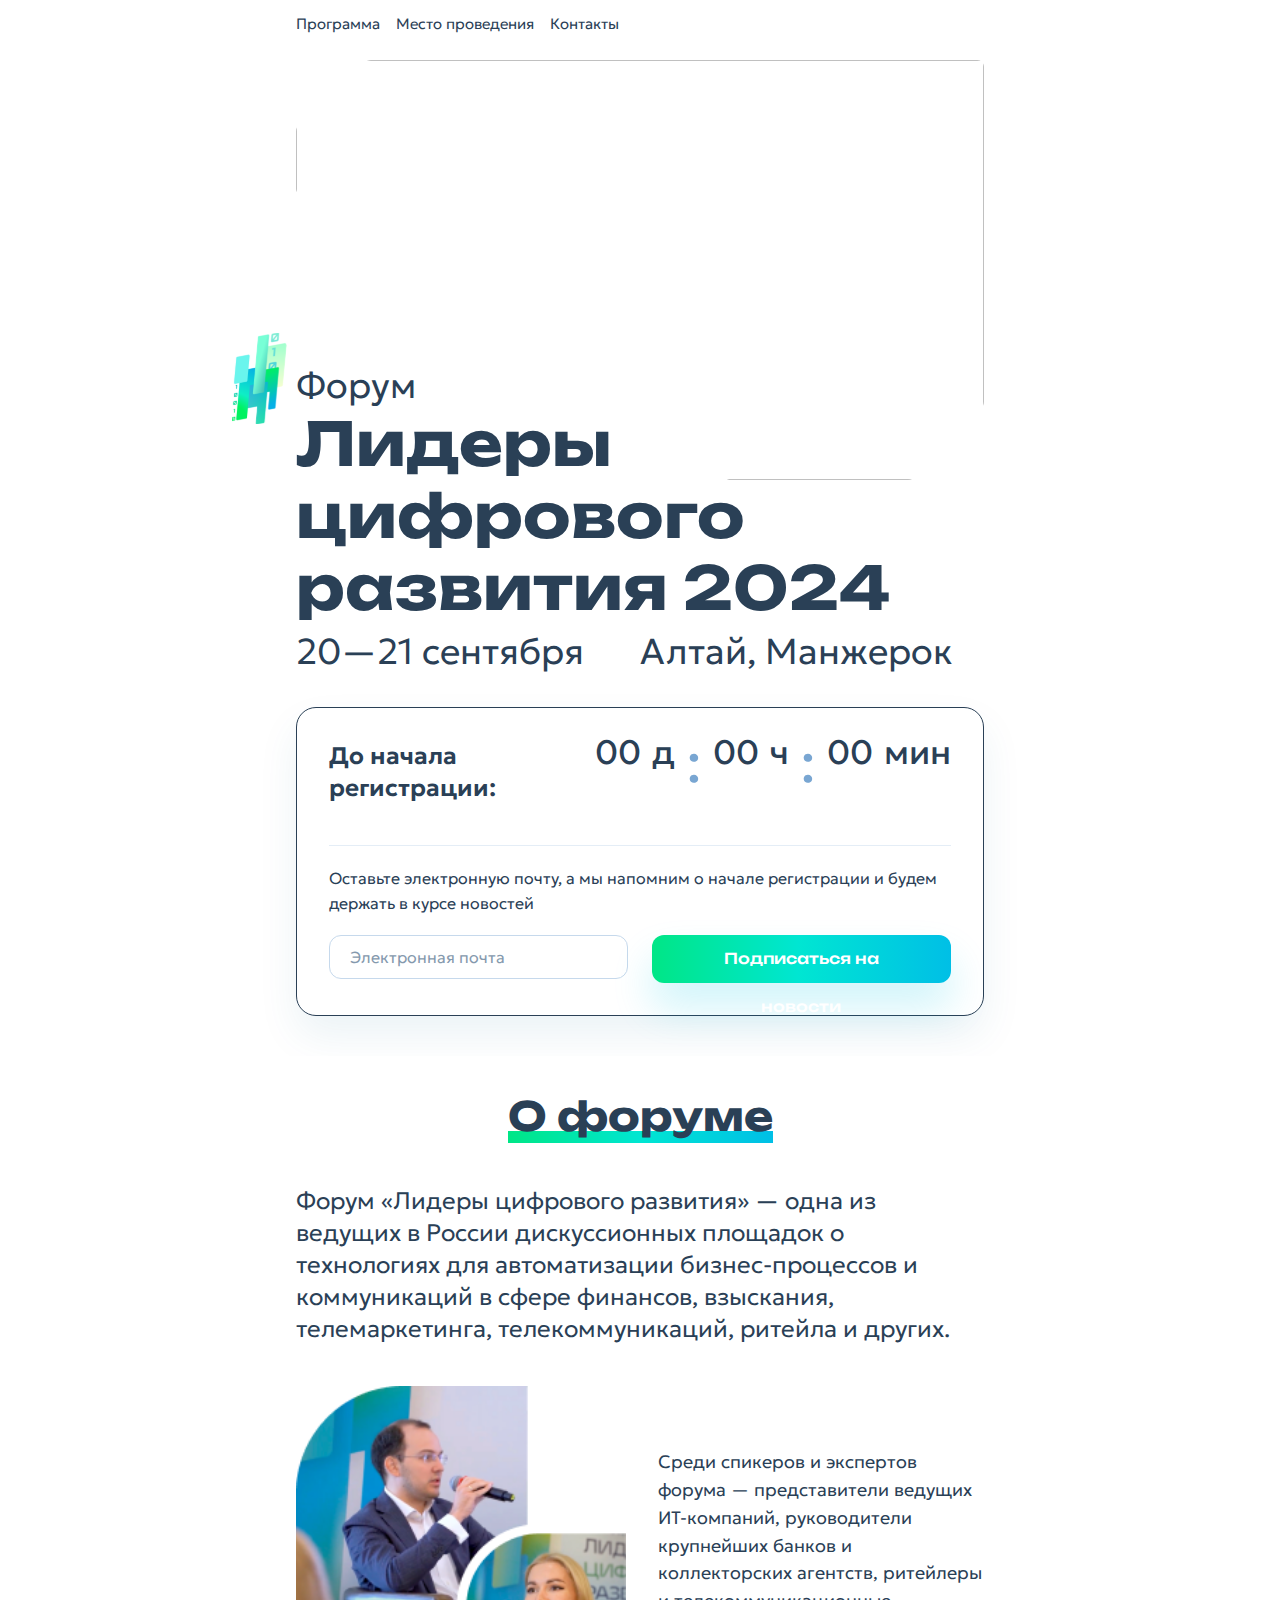
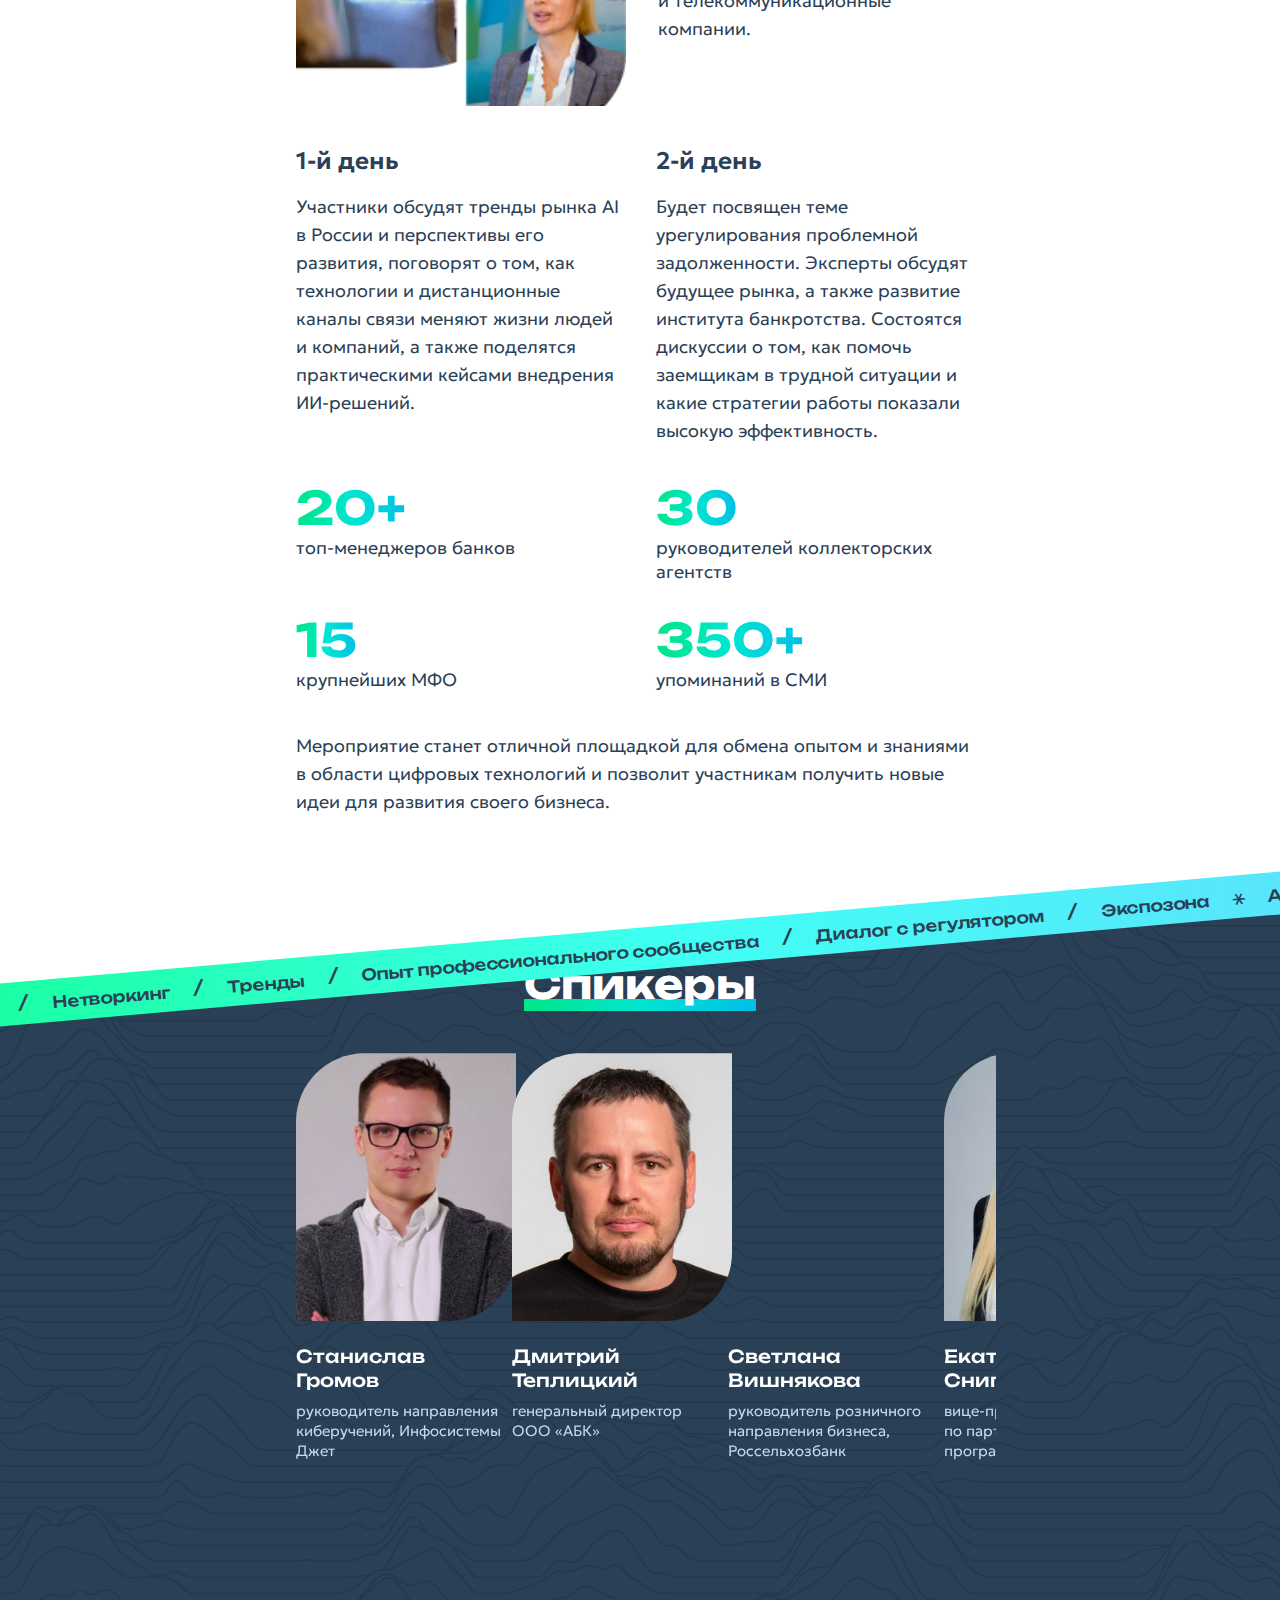
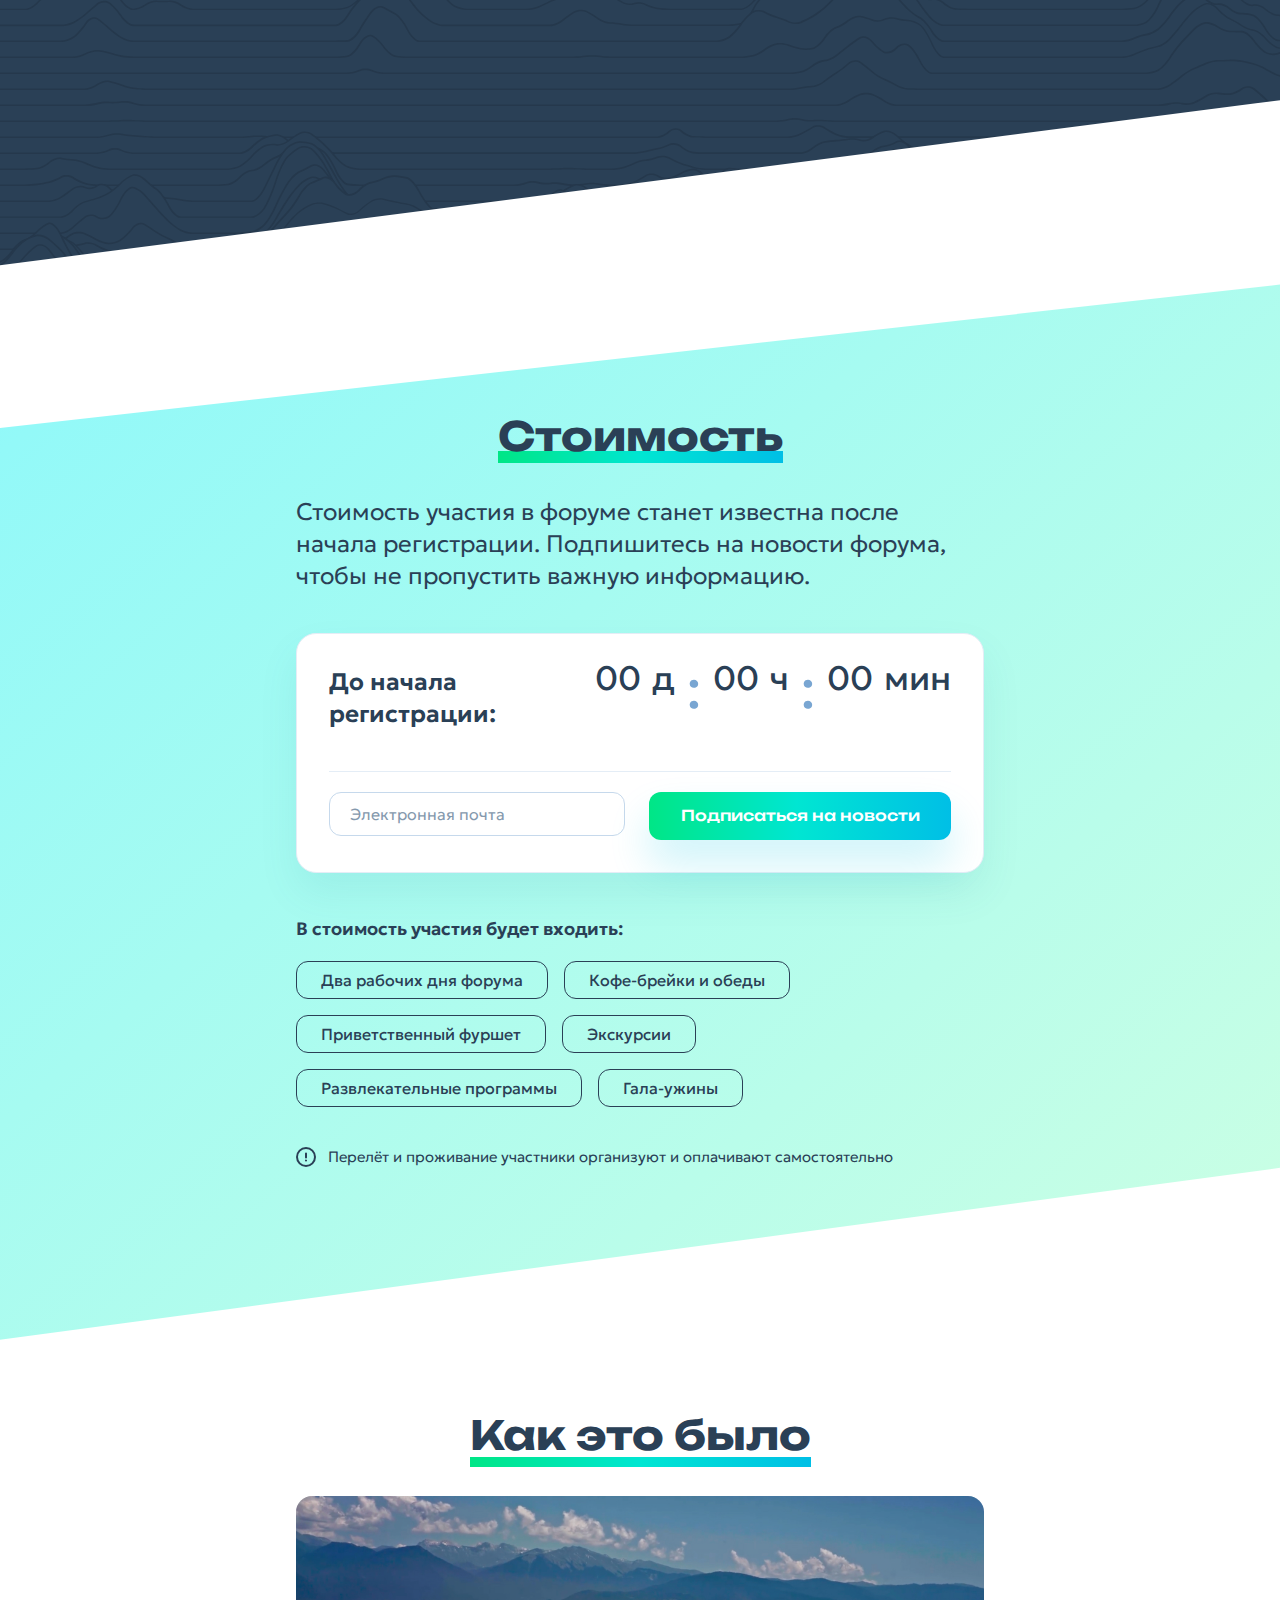
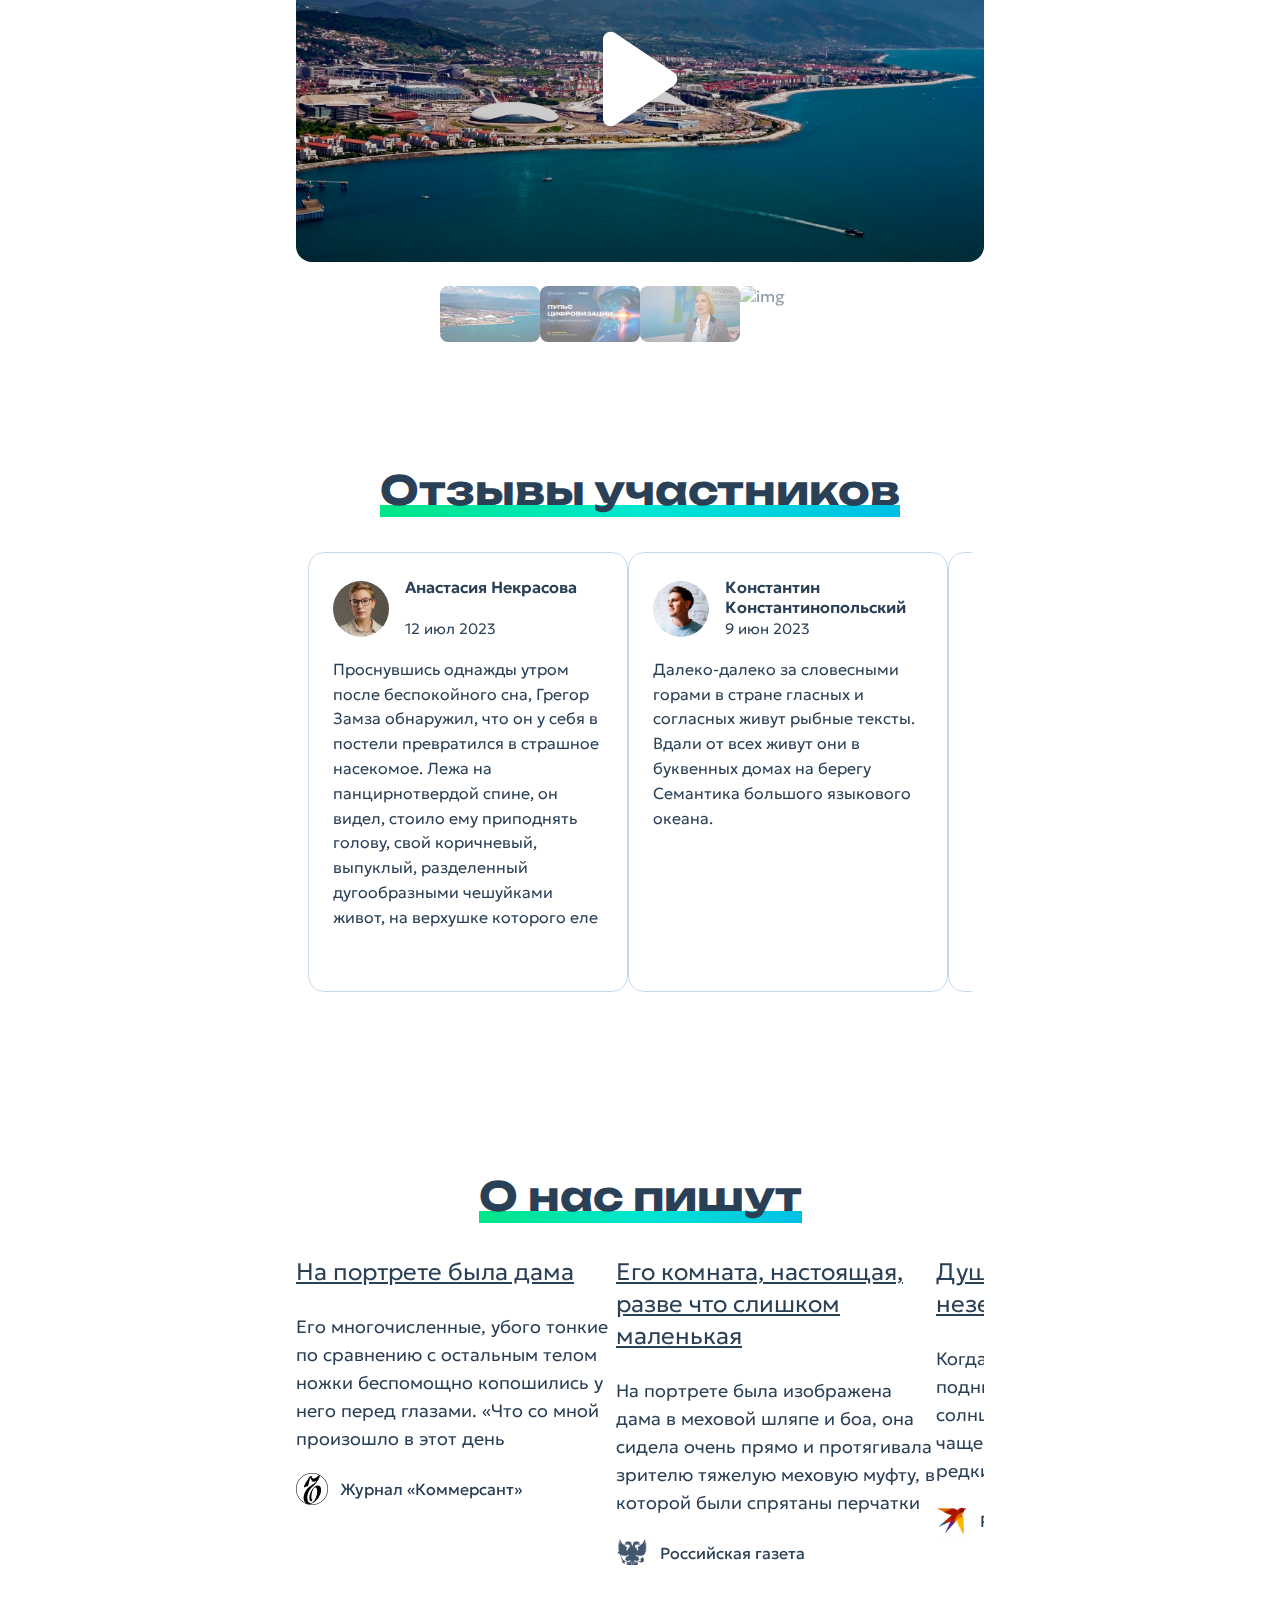
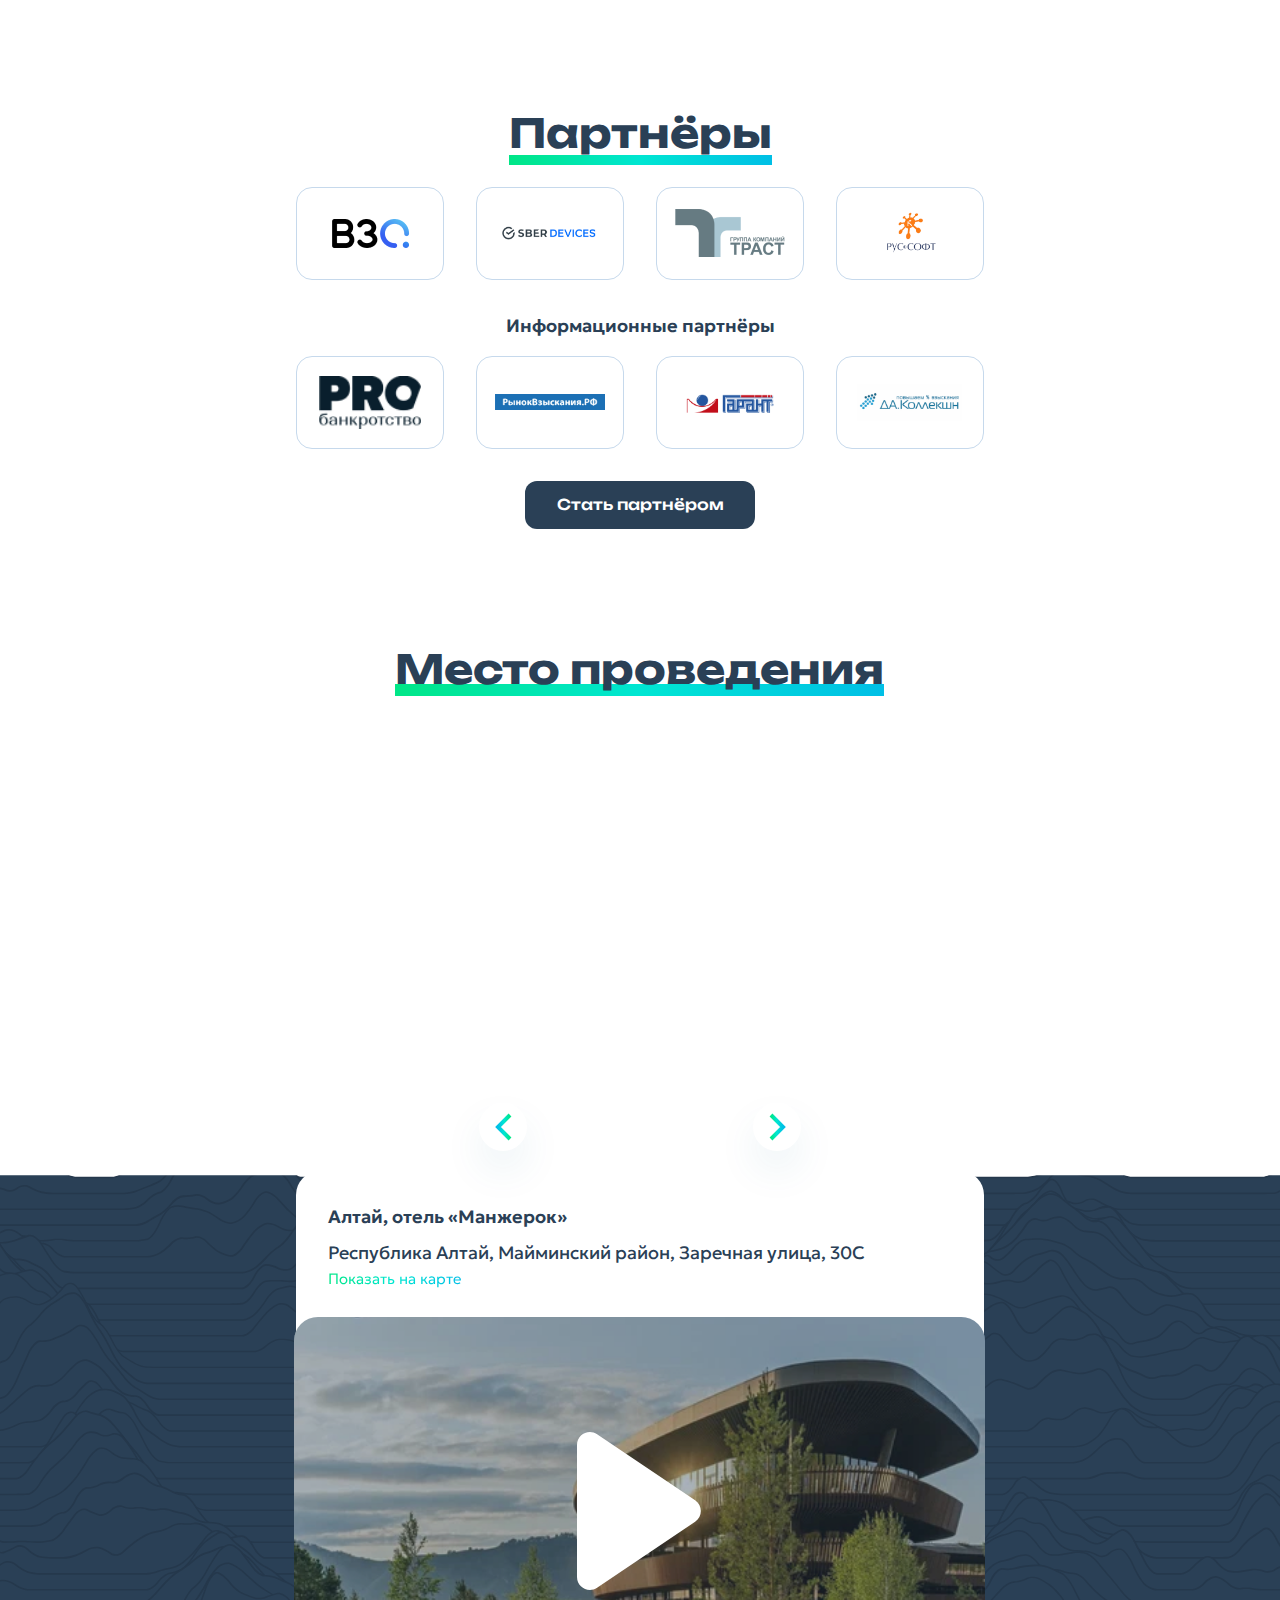
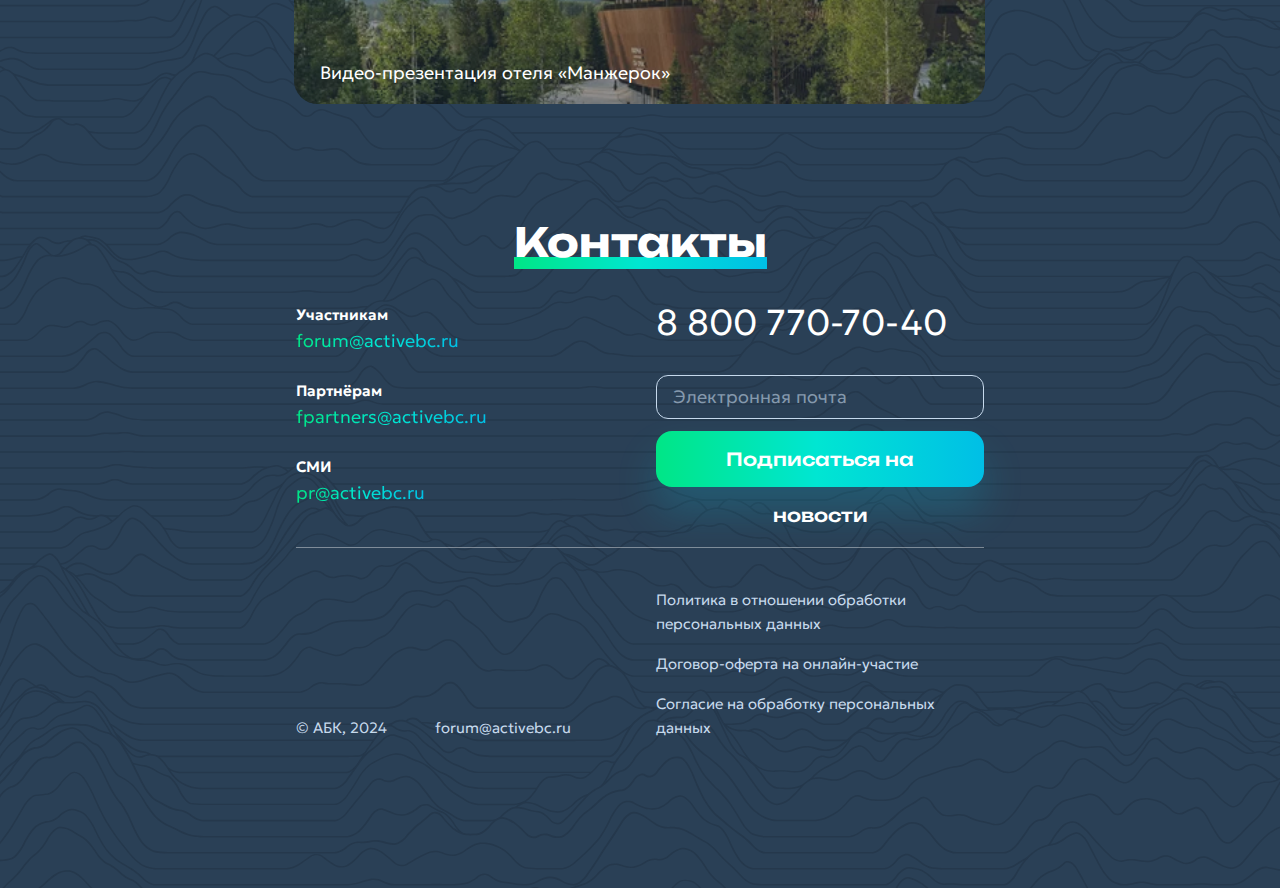
==== commit 263044d7: ".form-template base data" ====
--- a/index.html
+++ b/index.html
@@ -1986,6 +1986,9 @@
     <!--// footer -->
 
     <!--=== Libs ===-->
+    <!-- jquery -->
+    <script src="./libs/jquery/jquery-3.7.1.min.js"></script>
+    
     <!-- youtube lightBox -->
     <div id="youtubelightbox" class="youtubelightbox">
         <div class="youtubelightbox__centeredchild">
@@ -1996,9 +1999,6 @@
     </div>
     <script src="./libs/youtubeLightbox/youtubeLightbox.js"></script>
 
-    <!-- jquery -->
-    <script src="./libs/jquery/jquery-3.7.1.min.js"></script>
-
     <!-- swiper -->
     <script src="./libs/swiper-11.0.7/package/swiper-bundle.min.js"></script>
     <!--// libs -->
--- a/css/main.css
+++ b/css/main.css
@@ -143,6 +143,9 @@
 @media (max-width: 767px) {
   .container {
     width: 350px;
+  }
+  .registartion-page .container {
+    width: 358px;
   }
 }
 html {
@@ -784,6 +787,10 @@
   background-color: transparent;
 }
 
+.form-tab__content {
+  display: none;
+}
+
 .form-group + .form-group {
   margin-top: 56px;
 }
@@ -791,13 +798,13 @@
 .form-group__input-wrapper {
   display: flex;
   align-items: center;
+  justify-content: space-between;
 }
 .form-group__input-wrapper .input {
   width: 320px;
 }
 .form-group__input-wrapper .input-row + .input-row {
   margin-top: 0;
-  margin-left: 16px;
 }
 
 * + .form-group__input-wrapper {
@@ -814,14 +821,21 @@
   font-weight: 500;
   line-height: 1.09;
 }
-
-.form-group__title--less {
+.form-group__title--less, .form-block__title--less {
   margin-bottom: 24px;
+  font-family: "Geologica", sans-serif;
   font-size: 18px;
   font-weight: 600;
   line-height: 1.55;
 }
 
+.form-block__title {
+  font-family: "Unbounded", sans-serif;
+  font-size: 22px;
+  font-weight: 500;
+  line-height: 1.09;
+}
+
 .form-block__tip {
   margin-top: 4px;
   font-size: 14px;
@@ -832,6 +846,7 @@
 
 .form-register__buttons {
   display: flex;
+  flex-wrap: wrap;
   -moz-column-gap: 16px;
        column-gap: 16px;
 }
@@ -2136,7 +2151,6 @@
     font-size: 40px;
   }
   .clip-section::after {
-    width: 768px;
     -webkit-clip-path: polygon(0% 14%, 100% 0%, 100% 65%, 0 80%);
             clip-path: polygon(0% 14%, 100% 0%, 100% 65%, 0 80%);
   }
@@ -2720,17 +2734,17 @@
   .registration__back {
     margin-bottom: 32px;
   }
+  .return-back {
+    padding-top: 0;
+    padding-bottom: 0;
+  }
   .form-block {
     padding: 32px 32px;
     border-radius: 16px;
   }
-  .form-block:first-child {
-    position: relative;
-  }
   .form-block:first-child::after {
     top: 46px;
     right: 0;
-    transform: translateY(-100%);
     width: 80px;
     height: 142px;
   }
@@ -2752,12 +2766,6 @@
   }
   .form-group__title {
     margin-bottom: 16px;
-  }
-  .checkbox-text {
-    font-size: 15px;
-    font-weight: 300;
-    line-height: 1.33;
-    color: #293f55;
   }
   .form-register__buttons {
     padding-left: 32px;
@@ -2771,10 +2779,425 @@
   .h2 {
     font-size: 24px;
   }
-  .btn-solid {
+  .main-page .btn-solid {
     padding-left: 21.5px;
     padding-right: 21.5px;
     font-size: 15px;
+  }
+  .registartion-page .btn-solid {
+    height: 48px;
+    line-height: 48px;
+    font-size: 15px;
+  }
+  .grad-border {
+    padding-bottom: 4px;
+    background-size: 100% 8px;
+  }
+  .header-top {
+    padding-top: 0;
+    padding-bottom: 20px;
+  }
+  .nav__list {
+    display: none;
+  }
+  .header {
+    padding-bottom: 28px;
+    min-height: unset;
+  }
+  .header__content:not(:last-child) {
+    margin-bottom: 0;
+  }
+  .header__img {
+    width: 320px;
+    height: 192px;
+  }
+  .header__img img {
+    -webkit-clip-path: path("M313.155 0H37.521C34.701 0 32.005 1.15996 30.066 3.20763L2.81217 31.9881C1.00639 33.895 0 36.4215 0 39.0477V54.6191C0 58.3994 3.06453 61.4639 6.84483 61.4639H49.3621C53.1424 61.4639 56.2069 64.5284 56.2069 68.3087V88.6559C56.2069 92.4362 59.2714 95.5007 63.0517 95.5007H114.19C117.97 95.5007 121.034 98.5652 121.034 102.346V126.194C121.034 129.974 124.099 133.039 127.879 133.039H192.121C195.901 133.039 198.966 136.103 198.966 139.883V185.186C198.966 188.966 202.03 192.031 205.81 192.031H282.426C285.176 192.031 287.811 190.927 289.741 188.968L317.048 161.243C318.94 159.322 320 156.735 320 154.039V6.84483C320 3.06453 316.935 0 313.155 0Z");
+            clip-path: path("M313.155 0H37.521C34.701 0 32.005 1.15996 30.066 3.20763L2.81217 31.9881C1.00639 33.895 0 36.4215 0 39.0477V54.6191C0 58.3994 3.06453 61.4639 6.84483 61.4639H49.3621C53.1424 61.4639 56.2069 64.5284 56.2069 68.3087V88.6559C56.2069 92.4362 59.2714 95.5007 63.0517 95.5007H114.19C117.97 95.5007 121.034 98.5652 121.034 102.346V126.194C121.034 129.974 124.099 133.039 127.879 133.039H192.121C195.901 133.039 198.966 136.103 198.966 139.883V185.186C198.966 188.966 202.03 192.031 205.81 192.031H282.426C285.176 192.031 287.811 190.927 289.741 188.968L317.048 161.243C318.94 159.322 320 156.735 320 154.039V6.84483C320 3.06453 316.935 0 313.155 0Z");
+  }
+  .header__text {
+    padding-left: 24px;
+    top: 136px;
+    font-size: 24px;
+  }
+  .header__text::before {
+    width: 40px;
+    height: 71px;
+    top: -28px;
+    left: 24px;
+  }
+  .header__title {
+    margin-bottom: 12px;
+  }
+  .header__desc {
+    flex-direction: column;
+    font-size: 24px;
+    line-height: 1.33;
+  }
+  .header__timer {
+    padding-top: 216px;
+  }
+  .timer {
+    padding: 19px 19px;
+  }
+  .timer-count__text {
+    font-size: 18px;
+  }
+  .time {
+    width: 100%;
+    justify-content: left;
+    font-size: 30px;
+  }
+  .time li:not(:last-child)::after {
+    padding-left: 5px;
+    padding-right: 5px;
+    content: ":";
+    font-size: 26px;
+  }
+  .time__unit {
+    padding-left: 5px;
+  }
+  .form__group {
+    -moz-column-gap: 0;
+         column-gap: 0;
+    flex-direction: column;
+  }
+  .form__group > * {
+    width: 100%;
+  }
+  .form__input {
+    margin-bottom: 12px;
+    padding-left: 10px;
+    padding-right: 10px;
+    height: 44px;
+    line-height: 44;
+  }
+  .form__input::-moz-placeholder {
+    font-size: 16px;
+  }
+  .form__input::placeholder {
+    font-size: 16px;
+  }
+  .forum {
+    padding-top: 28px;
+    padding-bottom: 32px;
+  }
+  .forum__header {
+    margin-bottom: 20px;
+  }
+  .forum__row {
+    row-gap: 48px;
+  }
+  .forum__speakers {
+    flex-direction: column;
+  }
+  .forum__img-wrapper {
+    margin-bottom: 24px;
+    margin-right: 0;
+    width: 308px;
+    height: 320px;
+  }
+  .forum__note {
+    width: 100%;
+    font-size: 16px;
+  }
+  .forum-text {
+    row-gap: 24px;
+  }
+  .forum-text h4 {
+    margin-bottom: 8px;
+  }
+  .forum-text p {
+    font-size: 16px;
+  }
+  .forum-text p + * {
+    margin-top: 24px;
+  }
+  .forum-text__block {
+    width: 328px;
+  }
+  .forum-text__block:not(:last-child) {
+    margin-bottom: 0;
+  }
+  .forum-text__desc {
+    font-size: 20px;
+  }
+  .forum__tooltip {
+    margin-top: 48px;
+  }
+  .stat-grid {
+    gap: 24px;
+  }
+  .stat-grid li {
+    width: 148px;
+  }
+  .speakers {
+    padding-top: 88px;
+    padding-bottom: 91px;
+  }
+  .speakers__header {
+    margin-bottom: 32px;
+  }
+  .slider-speakers__item {
+    width: 220px;
+    height: 408px;
+  }
+  .slider-speakers__title {
+    font-size: 16px;
+  }
+  .slider-speakers__img {
+    width: 220px;
+    height: 268px;
+  }
+  .slider-speakers__img img {
+    -webkit-clip-path: path("M80 0H220V188C220 232.183 184.183 268 140 268H0V80C0 35.8172 35.8172 0 80 0Z");
+            clip-path: path("M80 0H220V188C220 232.183 184.183 268 140 268H0V80C0 35.8172 35.8172 0 80 0Z");
+  }
+  .program__header {
+    margin-bottom: 32px;
+  }
+  .tab__nav {
+    margin-bottom: 42px;
+  }
+  .tab__btn {
+    padding-bottom: 8px;
+    font-size: 24px;
+  }
+  .tab-block__row {
+    flex-wrap: wrap;
+  }
+  .tab-block__row:not(:last-child) {
+    margin-bottom: 32px;
+  }
+  .tab-block__column:first-child {
+    margin-right: 0;
+    width: 288px;
+    cursor: pointer;
+  }
+  .tab-block__column:not(:only-child):last-child {
+    margin-top: 12px;
+    width: 100%;
+  }
+  .tab-block__time {
+    margin-bottom: 12px;
+  }
+  .tab-block__line {
+    padding-left: 28px;
+  }
+  .tab-block__line::before {
+    top: 10px;
+    width: 8px;
+    height: 8px;
+  }
+  .tab-block__btn {
+    display: flex;
+  }
+  .tab-block__column--hidden {
+    display: none;
+  }
+  .how-was {
+    padding-top: 56px;
+    padding-bottom: 28px;
+  }
+  .how-was__header {
+    margin-bottom: 24px;
+  }
+  .slider-how-was {
+    height: 180px;
+  }
+  .slider-mini-how-was .swiper-wrapper {
+    justify-content: unset;
+  }
+  .slider-how-was__img {
+    width: 320px;
+    height: 180px;
+  }
+  .reviews {
+    padding-top: 28px;
+    padding-bottom: 28px;
+  }
+  .reviews__header {
+    margin-bottom: 28px;
+  }
+  .slider-reviews {
+    width: 296px;
+    height: 448px;
+  }
+  .slider-reviews__item {
+    padding: 20px 20px;
+    max-width: 296px;
+    height: 448px;
+    font-size: 15px;
+  }
+  .slider-reviews__img {
+    width: 64px;
+    height: 64px;
+  }
+  .slider-reviews__name {
+    height: 48px;
+    font-size: 18px;
+    line-height: 1.33;
+    overflow: hidden;
+  }
+  .slider-reviews__desc {
+    height: 320px;
+    line-height: 1.6;
+  }
+  .slider-reviews__pagination {
+    display: none;
+  }
+  .press-about {
+    padding-top: 28px;
+    padding-bottom: 28px;
+  }
+  .press-about__header {
+    margin-bottom: 24px;
+  }
+  .slider-press-about {
+    height: 176px;
+  }
+  .slider-press-about__item {
+    width: 296px;
+    max-height: 176px;
+  }
+  .slider-press-about__title {
+    margin-bottom: 12px;
+    font-size: 18px;
+    max-height: 24px;
+  }
+  .slider-press-about__text {
+    margin-bottom: 12px;
+    height: 96px;
+    font-size: 16px;
+    line-height: 1.5;
+  }
+  .slider-press-about__text p {
+    -webkit-line-clamp: 5;
+  }
+  .slider-press-about__pagination {
+    display: none;
+  }
+  .slider-press-about__name {
+    font-size: 15px;
+    line-height: 1.6;
+  }
+  .place {
+    padding-top: 76px;
+  }
+  .place__header {
+    top: 28px;
+    width: 294px;
+  }
+  .slider-place {
+    height: 288px;
+    -webkit-clip-path: polygon(0 11%, 100% 0, 100% 89%, 0 100%);
+            clip-path: polygon(0 11%, 100% 0, 100% 89%, 0 100%);
+  }
+  .slider-place__item {
+    height: 288px;
+  }
+  .slider-place__content .slider-arrow img {
+    width: 10px;
+    height: 20px;
+  }
+  .slider-place__content .slider-arrow__prev,
+  .slider-place__content .slider-arrow__next {
+    transform: translate(0, -50%);
+  }
+  .slider-place__badge {
+    bottom: -20px;
+  }
+  .slider-badge {
+    width: 320px;
+    height: 340px;
+  }
+  .slider-badge__text {
+    padding: 20px 20px 0;
+  }
+  .slider-badge__desc {
+    font-size: 16px;
+    line-height: 1.5;
+  }
+  .slider-badge__title {
+    font-size: 18px;
+    line-height: 1.55;
+  }
+  .slider-badge__link-map {
+    font-size: 16px;
+    line-height: 1.5;
+  }
+  .badge-video {
+    height: 180px;
+  }
+  .badge-video__img::after {
+    width: 80px;
+    height: 80px;
+  }
+  .badge-video__title {
+    left: 15px;
+    bottom: 12px;
+    font-size: 15px;
+  }
+  .slider-place__controls {
+    bottom: 12px;
+  }
+  .contacts__header {
+    margin-bottom: 24px;
+  }
+  .contacts__row {
+    padding-bottom: 24px;
+    flex-wrap: wrap;
+  }
+  .contacts__column + .contacts__column {
+    margin-left: 0px;
+    margin-top: 24px;
+  }
+  .contacts__column,
+  .contacts__column:last-child {
+    width: 100%;
+  }
+  .contacts__phone {
+    margin-bottom: 24px;
+  }
+  .contacts__email-list {
+    gap: 24px;
+  }
+  .contacts__email-list li .email {
+    font-size: 16px;
+  }
+  .footer__row {
+    padding-bottom: 0;
+    padding-top: 24px;
+    flex-wrap: wrap-reverse;
+  }
+  .footer__column + .footer__column {
+    margin-left: 0;
+    margin-bottom: 24px;
+  }
+  .footer__column:first-child,
+  .footer__column:last-child {
+    width: 100%;
+  }
+  .footer__copyright li:not(:last-child) {
+    margin-right: 32px;
+  }
+  /*== form-register page ==*/
+  .registration {
+    padding-bottom: 71px;
+  }
+  .registration__back {
+    margin-bottom: 24px;
+  }
+  .registration__title {
+    margin-bottom: 32px;
+    font-size: 28px;
+    font-weight: 700;
+    line-height: 1.28;
+  }
+  .return-back {
+    width: 89px;
+    font-size: 15px;
+    line-height: 1.6;
   }
   .btn-back {
     width: 32px;
@@ -2783,396 +3206,49 @@
     font-weight: 300;
     line-height: 1.55;
   }
-  .grad-border {
-    padding-bottom: 4px;
-    background-size: 100% 8px;
-  }
-  .header-top {
-    padding-top: 0;
-    padding-bottom: 20px;
-  }
-  .nav__list {
-    display: none;
-  }
-  .header {
-    padding-bottom: 28px;
-    min-height: unset;
-  }
-  .header__content:not(:last-child) {
-    margin-bottom: 0;
-  }
-  .header__img {
-    width: 320px;
-    height: 192px;
-  }
-  .header__img img {
-    -webkit-clip-path: path("M313.155 0H37.521C34.701 0 32.005 1.15996 30.066 3.20763L2.81217 31.9881C1.00639 33.895 0 36.4215 0 39.0477V54.6191C0 58.3994 3.06453 61.4639 6.84483 61.4639H49.3621C53.1424 61.4639 56.2069 64.5284 56.2069 68.3087V88.6559C56.2069 92.4362 59.2714 95.5007 63.0517 95.5007H114.19C117.97 95.5007 121.034 98.5652 121.034 102.346V126.194C121.034 129.974 124.099 133.039 127.879 133.039H192.121C195.901 133.039 198.966 136.103 198.966 139.883V185.186C198.966 188.966 202.03 192.031 205.81 192.031H282.426C285.176 192.031 287.811 190.927 289.741 188.968L317.048 161.243C318.94 159.322 320 156.735 320 154.039V6.84483C320 3.06453 316.935 0 313.155 0Z");
-            clip-path: path("M313.155 0H37.521C34.701 0 32.005 1.15996 30.066 3.20763L2.81217 31.9881C1.00639 33.895 0 36.4215 0 39.0477V54.6191C0 58.3994 3.06453 61.4639 6.84483 61.4639H49.3621C53.1424 61.4639 56.2069 64.5284 56.2069 68.3087V88.6559C56.2069 92.4362 59.2714 95.5007 63.0517 95.5007H114.19C117.97 95.5007 121.034 98.5652 121.034 102.346V126.194C121.034 129.974 124.099 133.039 127.879 133.039H192.121C195.901 133.039 198.966 136.103 198.966 139.883V185.186C198.966 188.966 202.03 192.031 205.81 192.031H282.426C285.176 192.031 287.811 190.927 289.741 188.968L317.048 161.243C318.94 159.322 320 156.735 320 154.039V6.84483C320 3.06453 316.935 0 313.155 0Z");
-  }
-  .header__text {
+  .form-block {
+    padding: 24px 24px;
+  }
+  .form-block:first-child::after {
+    top: 45px;
+    width: 66px;
+    height: 117px;
+  }
+  .form-block--checkbox {
     padding-left: 24px;
-    top: 136px;
-    font-size: 24px;
-  }
-  .header__text::before {
-    width: 40px;
-    height: 71px;
-    top: -28px;
-    left: 24px;
-  }
-  .header__title {
-    margin-bottom: 12px;
-  }
-  .header__desc {
+    padding-right: 24px;
+  }
+  .form-block + .form-block {
+    margin-top: 8px;
+  }
+  .form-group__input-wrapper {
+    display: flex;
     flex-direction: column;
-    font-size: 24px;
-    line-height: 1.33;
-  }
-  .header__timer {
-    padding-top: 216px;
-  }
-  .timer {
-    padding: 19px 19px;
-  }
-  .timer-count__text {
+  }
+  .form-group__input-wrapper .input-row {
+    margin-bottom: 16px;
+    width: 100%;
+  }
+  .form-group__input-wrapper .input {
+    width: 100%;
+  }
+  .form-group__title, .form-block__title {
+    margin-bottom: 24px;
     font-size: 18px;
   }
-  .time {
-    width: 100%;
-    justify-content: left;
-    font-size: 30px;
-  }
-  .time li:not(:last-child)::after {
-    padding-left: 5px;
-    padding-right: 5px;
-    content: ":";
-    font-size: 26px;
-  }
-  .time__unit {
-    padding-left: 5px;
-  }
-  .form__group {
+  .form-register__buttons {
+    padding-left: 24px;
+    padding-right: 24px;
     -moz-column-gap: 0;
          column-gap: 0;
-    flex-direction: column;
-  }
-  .form__group > * {
-    width: 100%;
-  }
-  .form__input {
-    margin-bottom: 12px;
-    padding-left: 10px;
-    padding-right: 10px;
-    height: 44px;
-    line-height: 44;
-  }
-  .form__input::-moz-placeholder {
-    font-size: 16px;
-  }
-  .form__input::placeholder {
-    font-size: 16px;
-  }
-  .forum {
-    padding-top: 28px;
-    padding-bottom: 32px;
-  }
-  .forum__header {
-    margin-bottom: 20px;
-  }
-  .forum__row {
-    row-gap: 48px;
-  }
-  .forum__speakers {
-    flex-direction: column;
-  }
-  .forum__img-wrapper {
-    margin-bottom: 24px;
-    margin-right: 0;
-    width: 308px;
-    height: 320px;
-  }
-  .forum__note {
-    width: 100%;
-    font-size: 16px;
-  }
-  .forum-text {
-    row-gap: 24px;
-  }
-  .forum-text h4 {
-    margin-bottom: 8px;
-  }
-  .forum-text p {
-    font-size: 16px;
-  }
-  .forum-text p + * {
-    margin-top: 24px;
-  }
-  .forum-text__block {
-    width: 328px;
-  }
-  .forum-text__block:not(:last-child) {
-    margin-bottom: 0;
-  }
-  .forum-text__desc {
-    font-size: 20px;
-  }
-  .forum__tooltip {
-    margin-top: 48px;
-  }
-  .stat-grid {
-    gap: 24px;
-  }
-  .stat-grid li {
-    width: 148px;
-  }
-  .speakers {
-    padding-top: 88px;
-    padding-bottom: 91px;
-  }
-  .speakers__header {
-    margin-bottom: 32px;
-  }
-  .slider-speakers__item {
-    width: 220px;
-    height: 408px;
-  }
-  .slider-speakers__title {
-    font-size: 16px;
-  }
-  .slider-speakers__img {
-    width: 220px;
-    height: 268px;
-  }
-  .slider-speakers__img img {
-    -webkit-clip-path: path("M80 0H220V188C220 232.183 184.183 268 140 268H0V80C0 35.8172 35.8172 0 80 0Z");
-            clip-path: path("M80 0H220V188C220 232.183 184.183 268 140 268H0V80C0 35.8172 35.8172 0 80 0Z");
-  }
-  .program__header {
-    margin-bottom: 32px;
-  }
-  .tab__nav {
-    margin-bottom: 42px;
-  }
-  .tab__btn {
-    padding-bottom: 8px;
-    font-size: 24px;
-  }
-  .tab-block__row {
-    flex-wrap: wrap;
-  }
-  .tab-block__row:not(:last-child) {
-    margin-bottom: 32px;
-  }
-  .tab-block__column:first-child {
-    margin-right: 0;
-    width: 288px;
-    cursor: pointer;
-  }
-  .tab-block__column:not(:only-child):last-child {
-    margin-top: 12px;
-    width: 100%;
-  }
-  .tab-block__time {
-    margin-bottom: 12px;
-  }
-  .tab-block__line {
-    padding-left: 28px;
-  }
-  .tab-block__line::before {
-    top: 10px;
-    width: 8px;
-    height: 8px;
-  }
-  .tab-block__btn {
-    display: flex;
-  }
-  .tab-block__column--hidden {
-    display: none;
-  }
-  .how-was {
-    padding-top: 56px;
-    padding-bottom: 28px;
-  }
-  .how-was__header {
-    margin-bottom: 24px;
-  }
-  .slider-how-was {
-    height: 180px;
-  }
-  .slider-mini-how-was .swiper-wrapper {
-    justify-content: unset;
-  }
-  .slider-how-was__img {
-    width: 320px;
-    height: 180px;
-  }
-  .reviews {
-    padding-top: 28px;
-    padding-bottom: 28px;
-  }
-  .reviews__header {
-    margin-bottom: 28px;
-  }
-  .slider-reviews {
-    width: 296px;
-    height: 448px;
-  }
-  .slider-reviews__item {
-    padding: 20px 20px;
-    max-width: 296px;
-    height: 448px;
+    row-gap: 16px;
+  }
+  .form-register__buttons > * {
+    flex: 1;
+  }
+  .btn-cancel {
+    height: 48px;
+    line-height: 48px;
     font-size: 15px;
   }
-  .slider-reviews__img {
-    width: 64px;
-    height: 64px;
-  }
-  .slider-reviews__name {
-    height: 48px;
-    font-size: 18px;
-    line-height: 1.33;
-    overflow: hidden;
-  }
-  .slider-reviews__desc {
-    height: 320px;
-    line-height: 1.6;
-  }
-  .slider-reviews__pagination {
-    display: none;
-  }
-  .press-about {
-    padding-top: 28px;
-    padding-bottom: 28px;
-  }
-  .press-about__header {
-    margin-bottom: 24px;
-  }
-  .slider-press-about {
-    height: 176px;
-  }
-  .slider-press-about__item {
-    width: 296px;
-    max-height: 176px;
-  }
-  .slider-press-about__title {
-    margin-bottom: 12px;
-    font-size: 18px;
-    max-height: 24px;
-  }
-  .slider-press-about__text {
-    margin-bottom: 12px;
-    height: 96px;
-    font-size: 16px;
-    line-height: 1.5;
-  }
-  .slider-press-about__text p {
-    -webkit-line-clamp: 5;
-  }
-  .slider-press-about__pagination {
-    display: none;
-  }
-  .slider-press-about__name {
-    font-size: 15px;
-    line-height: 1.6;
-  }
-  .place {
-    padding-top: 76px;
-  }
-  .place__header {
-    top: 28px;
-    width: 294px;
-  }
-  .slider-place {
-    height: 288px;
-    -webkit-clip-path: polygon(0 11%, 100% 0, 100% 89%, 0 100%);
-            clip-path: polygon(0 11%, 100% 0, 100% 89%, 0 100%);
-  }
-  .slider-place__item {
-    height: 288px;
-  }
-  .slider-place__content .slider-arrow img {
-    width: 10px;
-    height: 20px;
-  }
-  .slider-place__content .slider-arrow__prev,
-  .slider-place__content .slider-arrow__next {
-    transform: translate(0, -50%);
-  }
-  .slider-place__badge {
-    bottom: -20px;
-  }
-  .slider-badge {
-    width: 320px;
-    height: 340px;
-  }
-  .slider-badge__text {
-    padding: 20px 20px 0;
-  }
-  .slider-badge__desc {
-    font-size: 16px;
-    line-height: 1.5;
-  }
-  .slider-badge__title {
-    font-size: 18px;
-    line-height: 1.55;
-  }
-  .slider-badge__link-map {
-    font-size: 16px;
-    line-height: 1.5;
-  }
-  .badge-video {
-    height: 180px;
-  }
-  .badge-video__img::after {
-    width: 80px;
-    height: 80px;
-  }
-  .badge-video__title {
-    left: 15px;
-    bottom: 12px;
-    font-size: 15px;
-  }
-  .slider-place__controls {
-    bottom: 12px;
-  }
-  .contacts__header {
-    margin-bottom: 24px;
-  }
-  .contacts__row {
-    padding-bottom: 24px;
-    flex-wrap: wrap;
-  }
-  .contacts__column + .contacts__column {
-    margin-left: 0px;
-    margin-top: 24px;
-  }
-  .contacts__column,
-  .contacts__column:last-child {
-    width: 100%;
-  }
-  .contacts__phone {
-    margin-bottom: 24px;
-  }
-  .contacts__email-list {
-    gap: 24px;
-  }
-  .contacts__email-list li .email {
-    font-size: 16px;
-  }
-  .footer__row {
-    padding-bottom: 0;
-    padding-top: 24px;
-    flex-wrap: wrap-reverse;
-  }
-  .footer__column + .footer__column {
-    margin-left: 0;
-    margin-bottom: 24px;
-  }
-  .footer__column:first-child,
-  .footer__column:last-child {
-    width: 100%;
-  }
-  .footer__copyright li:not(:last-child) {
-    margin-right: 32px;
-  }
 }/*# sourceMappingURL=main.css.map */